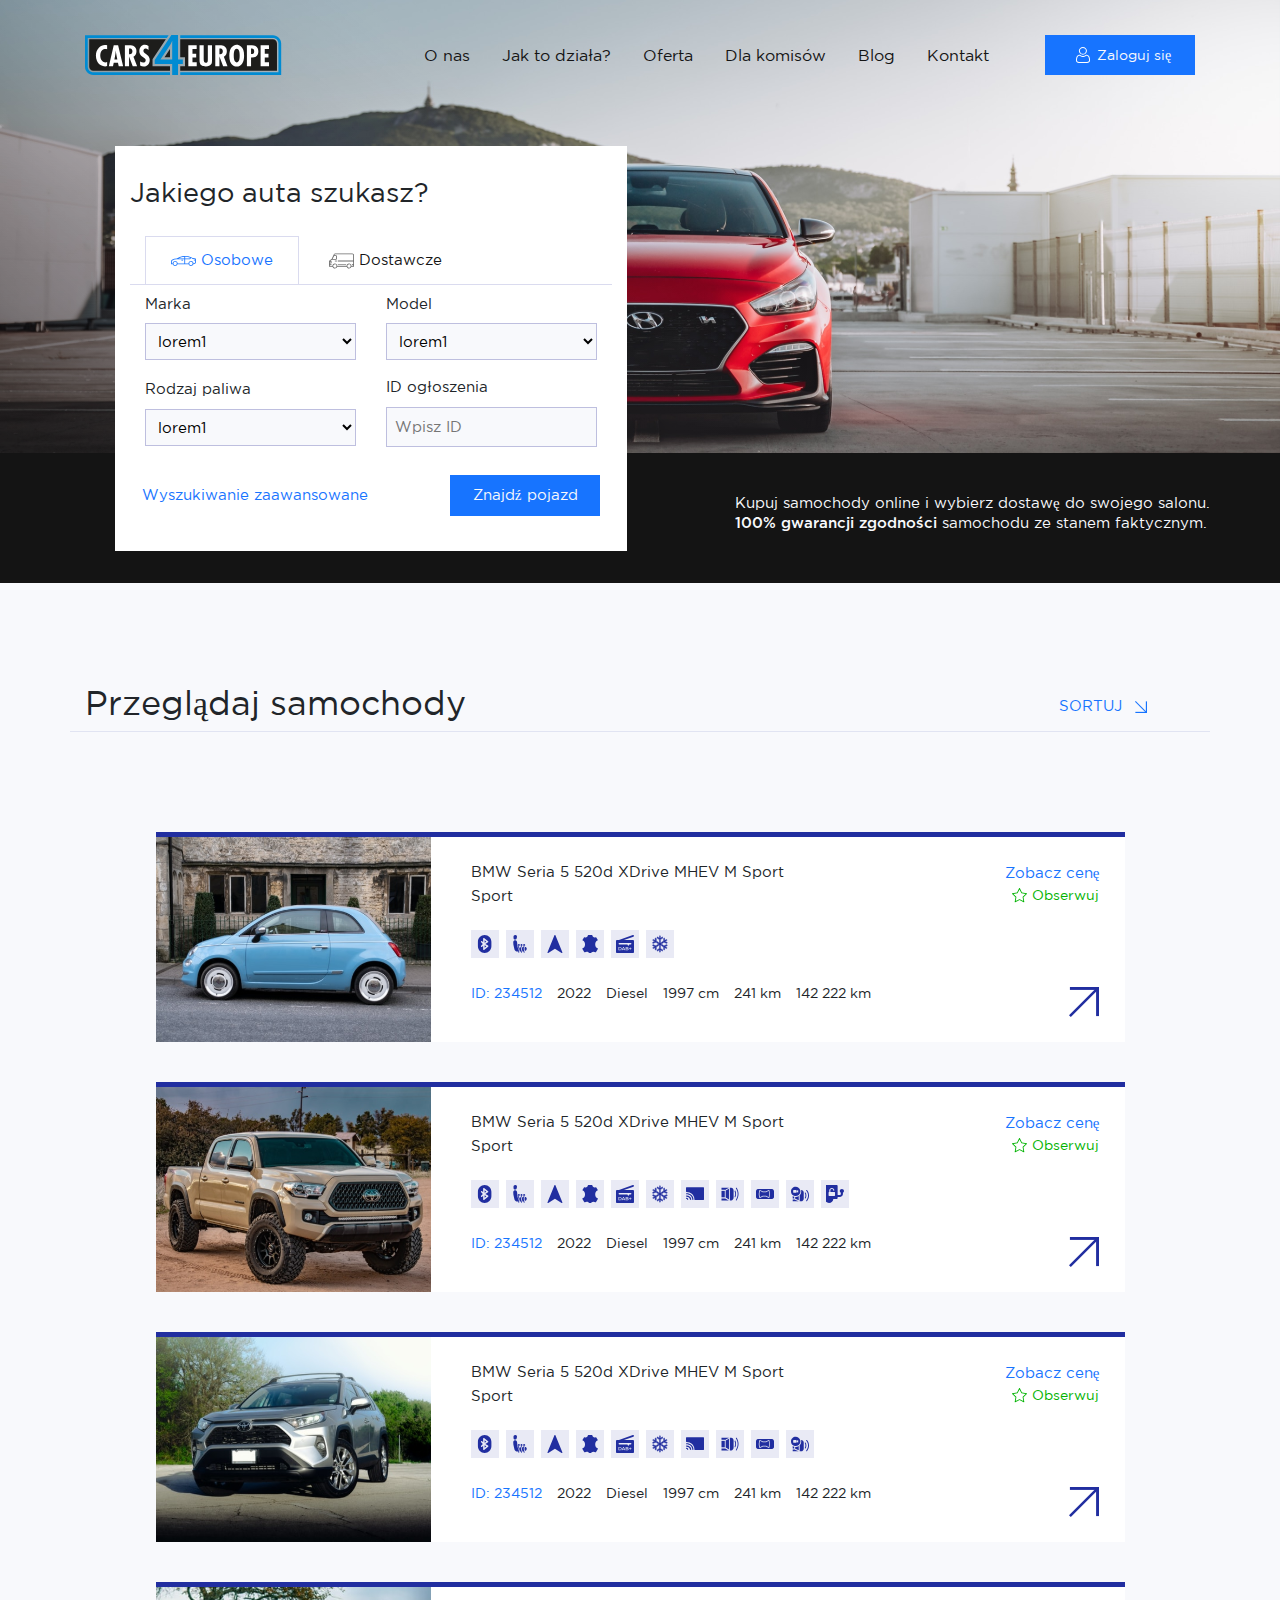
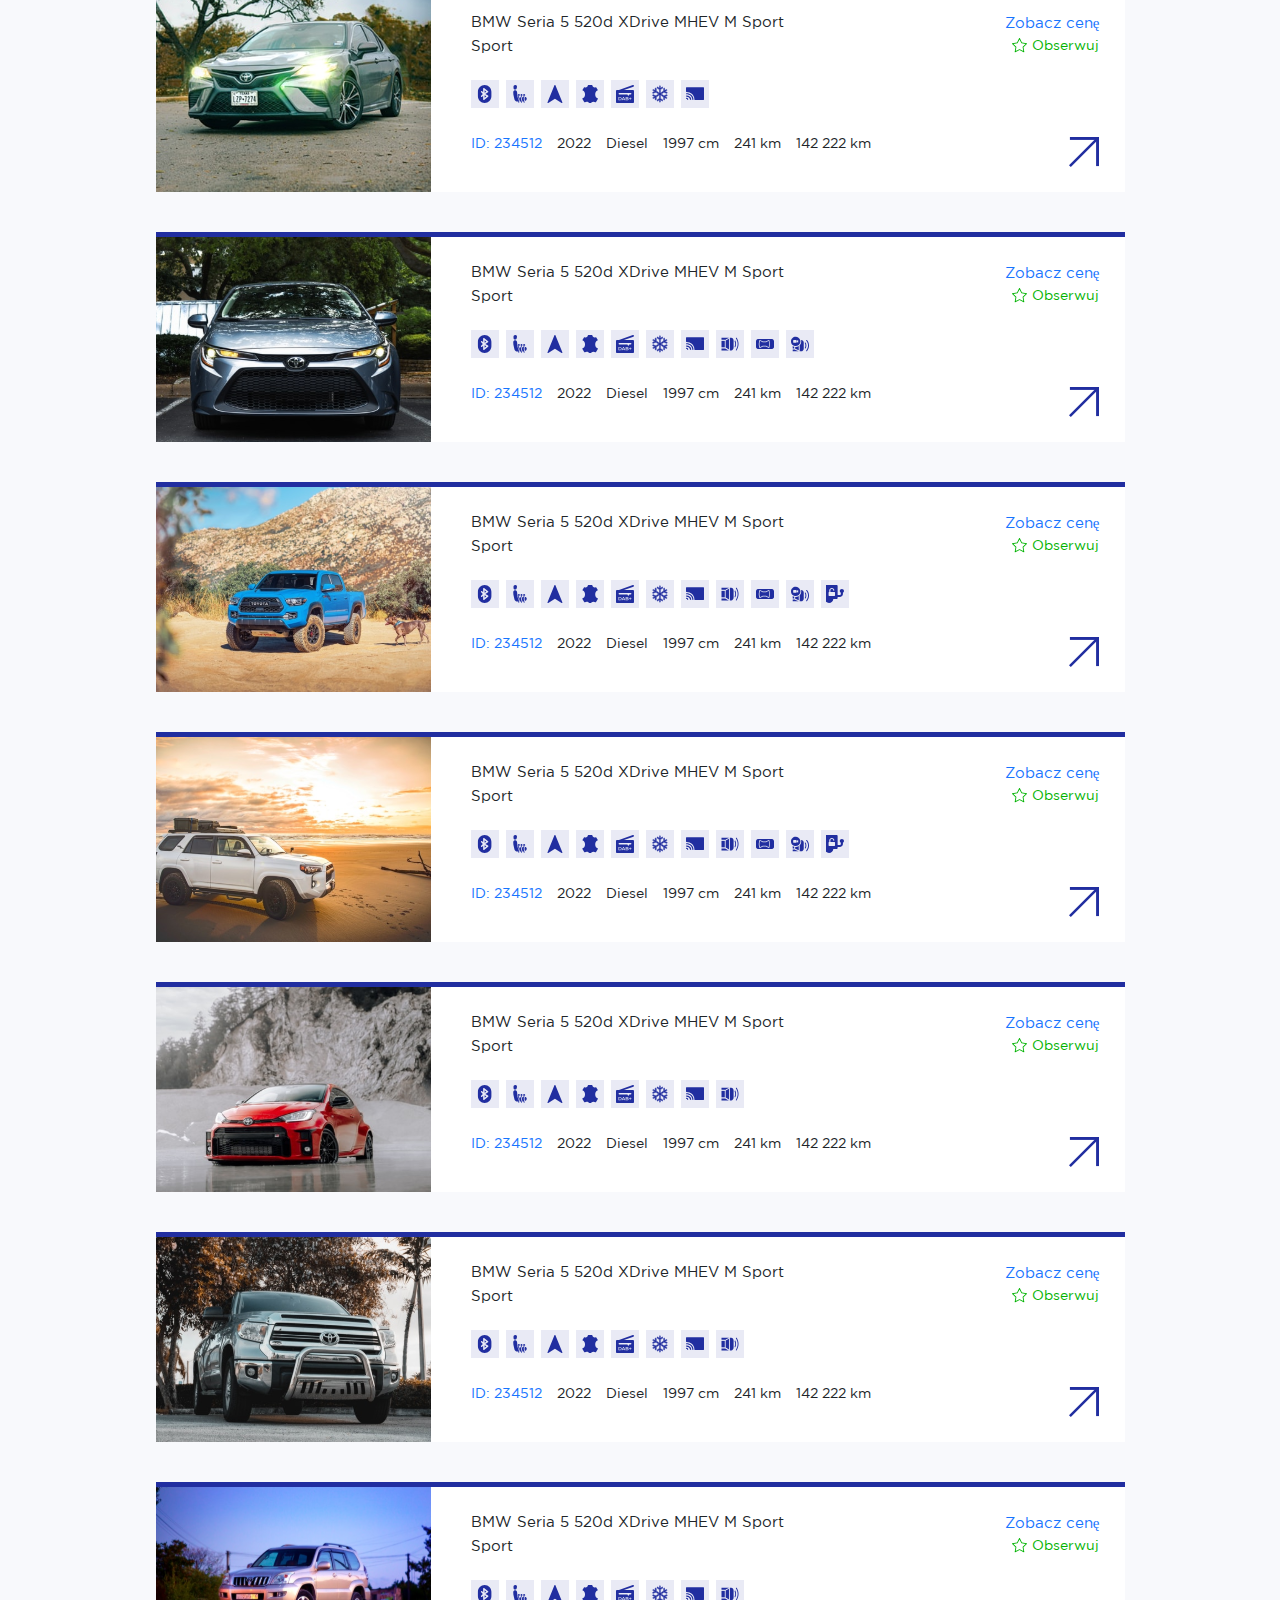
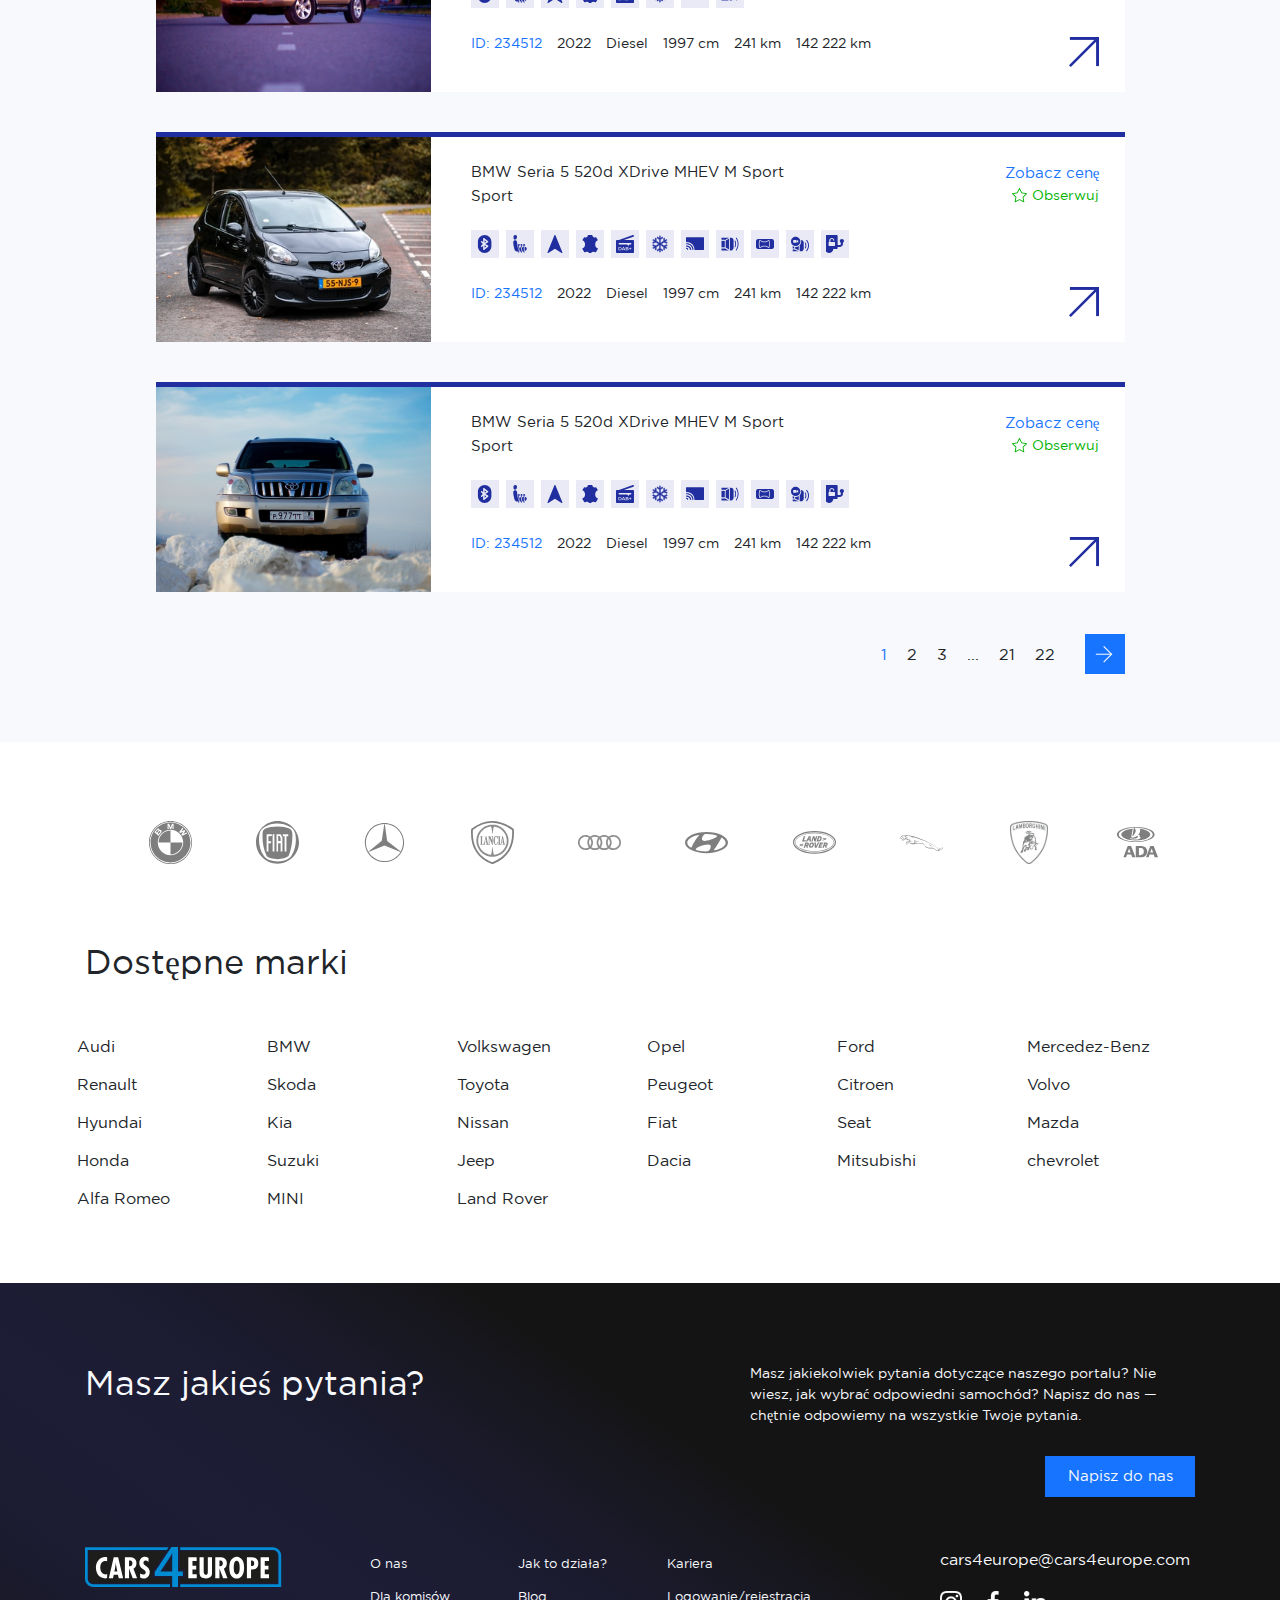
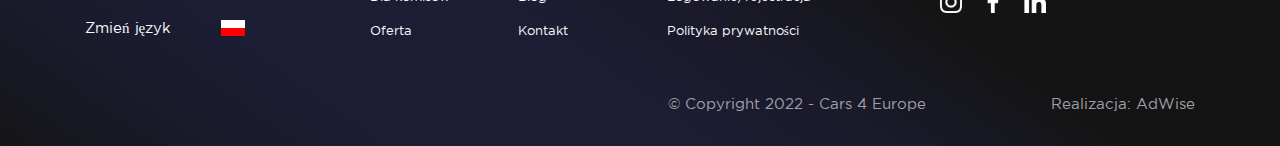
==== index.html @ fdc3ffdd "Link page 01" ====
<!DOCTYPE html>
<html lang="en">

<head>
    <meta charset="UTF-8" />
    <meta http-equiv="X-UA-Compatible" content="IE=edge" />
    <meta name="viewport" content="width=device-width, initial-scale=1.0" />
    <title>cars 4 Europe | home</title>

    <!-- Bootstrap -->
    <link rel="stylesheet" href="https://cdn.jsdelivr.net/npm/bootstrap@4.0.0/dist/css/bootstrap.min.css" integrity="sha384-Gn5384xqQ1aoWXA+058RXPxPg6fy4IWvTNh0E263XmFcJlSAwiGgFAW/dAiS6JXm" crossorigin="anonymous" />

    <link href="https://cdn.jsdelivr.net/npm/bootstrap@5.0.2/dist/css/bootstrap.min.css" rel="stylesheet" integrity="sha384-EVSTQN3/azprG1Anm3QDgpJLIm9Nao0Yz1ztcQTwFspd3yD65VohhpuuCOmLASjC" crossorigin="anonymous" />

    <!-- Custom Css -->
    <link rel="stylesheet" href="assets/css/style.css" />

    <script src="https://ajax.googleapis.com/ajax/libs/jquery/3.6.0/jquery.min.js"></script>


</head>

<body>
    <!-- Navbar -->
    <nav class="navbar navbar-abs navbar-expand-lg">
        <div class="container">
            <a class="navbar-brand" href="#"><img src="assets/images/brand logo.svg" alt="Cars 4 Europe" /></a>
            <button class="navbar-toggler" type="button" data-bs-toggle="collapse" data-bs-target="#navbarNavAltMarkup" aria-controls="navbarNavAltMarkup" aria-expanded="false" aria-label="Toggle navigation">
          <span class="navbar-toggler-icon"></span>
        </button>
            <div class="collapse navbar-collapse" id="navbarNavAltMarkup">
                <div class="navbar-nav">
                    <!-- <a class="nav-link active" aria-current="page" href="#">Home</a> -->
                    <a class="nav-link" href="#">O nas</a>
                    <a class="nav-link" href="#">Jak to działa?</a>
                    <a class="nav-link" href="#">Oferta</a>
                    <a class="nav-link" href="#">Dla komisów</a>
                    <a class="nav-link" href="#">Blog</a>
                    <a class="nav-link" href="#">Kontakt</a>
                    <button class="btn btn-sm" type="button">
              <img src="assets/images/person icon.svg" alt="" /> Zaloguj się
            </button>
                </div>
            </div>
        </div>
    </nav>

    <!-- Header -->
    <header id="header">
        <img src="assets/images/header bg.svg" alt="" />

        <div class="container">
            <div class="row justify-content-end">
                <div class="col-5">
                    <p class="pb-10">
                        Kupuj samochody online i wybierz dostawę do swojego salonu.
                        <span class="bold"> 100% gwarancji zgodności </span>samochodu ze stanem faktycznym.
                    </p>
                </div>
            </div>
        </div>

        <div class="container floating-div">

            <div class="row">
                <h1 class="pb-20">Jakiego auta szukasz?</h1>

                <div class="col-12 tabs">
                    <button id="header-tab1" onclick="switchHeaderForm(1)" class="header-tab-active">
              <p >
                <img src="assets/images/car logo.svg" alt="" /> Osobowe
              </p>
            </button>
                    <button id="header-tab2" onclick="switchHeaderForm(2)" class="header-tab-inactive">
              <p><img src="assets/images/truck logo.svg" alt="" /> Dostawcze</p>
            </button>
                </div>

                <div class="col-12">
                    <form action="" id="header-form1">
                        <div class="row">
                            <div class="label-input-div col-6">
                                <label for="company">Marka</label>
                                <select name="" id="company">
                    <option value="">lorem1</option>
                    <option value="">lorem2</option>
                    <option value="">lorem3</option>
                    <option value="">lorem4</option>
                  </select>
                            </div>

                            <div class="label-input-div col-6">
                                <label for="model">Model</label>
                                <select name="" id="model" placeholder="Wybierz">
                    <option value="">lorem1</option>
                    <option value="">lorem2</option>
                    <option value="">lorem3</option>
                    <option value="">lorem4</option>
                  </select>
                            </div>

                            <div class="label-input-div col-6">
                                <label for="type">Rodzaj paliwa</label>
                                <select name="" id="type" placeholder="Wybierz">
                    <option value="">lorem1</option>
                    <option value="">lorem2</option>
                    <option value="">lorem3</option>
                    <option value="">lorem4</option>
                  </select>
                            </div>

                            <div class="label-input-div col-6">
                                <label for="product-id">ID ogłoszenia</label>
                                <input type="text" id="product-id" placeholder="Wpisz ID" />
                            </div>
                        </div>

                </div>
                </form>
                <form action="" id="header-form2">
                    <div class="row">
                        <div class="label-input-div col-6">
                            <label for="company">Marka</label>
                            <select name="" id="company">
                    <option value="">lorem10</option>
                    <option value="">lorem20</option>
                    <option value="">lorem30</option>
                    <option value="">lorem40</option>
                  </select>
                        </div>

                        <div class="label-input-div col-6">
                            <label for="model">Model</label>
                            <select name="" id="model" placeholder="Wybierz">
                    <option value="">lorem10</option>
                    <option value="">lorem20</option>
                    <option value="">lorem30</option>
                    <option value="">lorem40</option>
                  </select>
                        </div>

                        <div class="label-input-div col-6">
                            <label for="type">Rodzaj paliwa</label>
                            <select name="" id="type" placeholder="Wybierz">
                    <option value="">lorem10</option>
                    <option value="">lorem20</option>
                    <option value="">lorem30</option>
                    <option value="">lorem40</option>
                  </select>
                        </div>

                        <div class="label-input-div col-6">
                            <label for="product-id">ID ogłoszenia</label>
                            <input type="text" id="product-id" placeholder="Wpisz ID" />
                        </div>


                    </div>
                </form>

                <div class="col-12 submit-form-div">
                    <p class="lb-color">Wyszukiwanie zaawansowane</p>
                    <button class="p-btn">Znajdź pojazd</button>
                </div>


            </div>
        </div>
        </div>
    </header>

    <!-- Products -->
    <section id="main">
        <div class="container header">
            <div class="row justify-content-between">
                <div class="col-md-auto">
                    <h1>Przeglądaj samochody</h1>
                </div>
                <div class="col-md-auto">

                    <div class="dropdown">
                        <p class="lb-color dropbtn">
                            SORTUJ
                            <img src="assets/images/light-blue-down-arrow.svg" alt="" />
                        </p>
                        <div class="dropdown-content">
                            <a href="#">Link 1</a>
                            <a href="#">Link 2</a>
                            <a href="#">Link 3</a>
                        </div>
                    </div>

                </div>
            </div>
        </div>

        <div class="container c-container">
            <div class="p-card">
                <div class="img-sec">
                    <img src="assets/images/products/p01.svg" alt="" />
                </div>

                <div class="details-sec">
                    <p class="title">BMW Seria 5 520d XDrive MHEV M Sport</p>
                    <p class="p-type">Sport</p>

                    <div class="icons-div">
                        <img src="assets/images/icons/bluetooth.svg" alt="" />
                        <img src="assets/images/icons/seat.svg" alt="" />
                        <img src="assets/images/icons/gps.svg" alt="" />
                        <img src="assets/images/icons/safety.svg" alt="" />
                        <img src="assets/images/icons/radio.svg" alt="" />
                        <img src="assets/images/icons/ac.svg" alt="" />
                    </div>

                    <div class="details-div">
                        <ul>
                            <li class="lb-color">ID: 234512</li>
                            <li>2022</li>
                            <li>Diesel</li>
                            <li>1997 cm</li>
                            <li>241 km</li>
                            <li>142 222 km</li>
                        </ul>
                    </div>
                </div>

                <div class="link-sec">
                    <div class="up-div">
                        <p class="title">Zobacz cenę</p>
                        <div class="fav-div">
                            <img src="assets/images/star.svg" alt="" />
                            <p class="g-color">Obserwuj</p>
                        </div>
                    </div>

                    <div class="down-div">
                        <a href="/product_card.html">
                            <img src="assets/images/db-arrow-up.svg" alt="" class="arrow-btn" /></a>
                    </div>
                </div>
            </div>

            <div class="p-card">
                <div class="img-sec">
                    <img src="assets/images/products/p02.svg" alt="" />
                </div>

                <div class="details-sec">
                    <p class="title">BMW Seria 5 520d XDrive MHEV M Sport</p>
                    <p class="p-type">Sport</p>

                    <div class="icons-div">
                        <img src="assets/images/icons/bluetooth.svg" alt="" />
                        <img src="assets/images/icons/seat.svg" alt="" />
                        <img src="assets/images/icons/gps.svg" alt="" />
                        <img src="assets/images/icons/safety.svg" alt="" />
                        <img src="assets/images/icons/radio.svg" alt="" />
                        <img src="assets/images/icons/ac.svg" alt="" />
                        <img src="assets/images/icons/cast.svg" alt="" />
                        <img src="assets/images/icons/sensor.svg" alt="" />
                        <img src="assets/images/icons/pillow.svg" alt="" />
                        <img src="assets/images/icons/camera.svg" alt="" />
                        <img src="assets/images/icons/lock.svg" alt="" />
                    </div>

                    <div class="details-div">
                        <ul>
                            <li class="lb-color">ID: 234512</li>
                            <li>2022</li>
                            <li>Diesel</li>
                            <li>1997 cm</li>
                            <li>241 km</li>
                            <li>142 222 km</li>
                        </ul>
                    </div>
                </div>

                <div class="link-sec">
                    <div class="up-div">
                        <p class="title">Zobacz cenę</p>
                        <div class="fav-div">
                            <img src="assets/images/star.svg" alt="" />
                            <p class="g-color">Obserwuj</p>
                        </div>
                    </div>

                    <div class="down-div">
                        <img src="assets/images/db-arrow-up.svg" alt="" class="arrow-btn" />
                    </div>
                </div>
            </div>

            <div class="p-card">
                <div class="img-sec">
                    <img src="assets/images/products/p03.svg" alt="" />
                </div>

                <div class="details-sec">
                    <p class="title">BMW Seria 5 520d XDrive MHEV M Sport</p>
                    <p class="p-type">Sport</p>

                    <div class="icons-div">
                        <img src="assets/images/icons/bluetooth.svg" alt="" />
                        <img src="assets/images/icons/seat.svg" alt="" />
                        <img src="assets/images/icons/gps.svg" alt="" />
                        <img src="assets/images/icons/safety.svg" alt="" />
                        <img src="assets/images/icons/radio.svg" alt="" />
                        <img src="assets/images/icons/ac.svg" alt="" />
                        <img src="assets/images/icons/cast.svg" alt="" />
                        <img src="assets/images/icons/sensor.svg" alt="" />
                        <img src="assets/images/icons/pillow.svg" alt="" />
                        <img src="assets/images/icons/camera.svg" alt="" />

                    </div>

                    <div class="details-div">
                        <ul>
                            <li class="lb-color">ID: 234512</li>
                            <li>2022</li>
                            <li>Diesel</li>
                            <li>1997 cm</li>
                            <li>241 km</li>
                            <li>142 222 km</li>
                        </ul>
                    </div>
                </div>

                <div class="link-sec">
                    <div class="up-div">
                        <p class="title">Zobacz cenę</p>
                        <div class="fav-div">
                            <img src="assets/images/star.svg" alt="" />
                            <p class="g-color">Obserwuj</p>
                        </div>
                    </div>

                    <div class="down-div">
                        <img src="assets/images/db-arrow-up.svg" alt="" class="arrow-btn" />
                    </div>
                </div>
            </div>

            <div class="p-card">
                <div class="img-sec">
                    <img src="assets/images/products/p04.svg" alt="" />
                </div>

                <div class="details-sec">
                    <p class="title">BMW Seria 5 520d XDrive MHEV M Sport</p>
                    <p class="p-type">Sport</p>

                    <div class="icons-div">
                        <img src="assets/images/icons/bluetooth.svg" alt="" />
                        <img src="assets/images/icons/seat.svg" alt="" />
                        <img src="assets/images/icons/gps.svg" alt="" />
                        <img src="assets/images/icons/safety.svg" alt="" />
                        <img src="assets/images/icons/radio.svg" alt="" />
                        <img src="assets/images/icons/ac.svg" alt="" />
                        <img src="assets/images/icons/cast.svg" alt="" />

                    </div>

                    <div class="details-div">
                        <ul>
                            <li class="lb-color">ID: 234512</li>
                            <li>2022</li>
                            <li>Diesel</li>
                            <li>1997 cm</li>
                            <li>241 km</li>
                            <li>142 222 km</li>
                        </ul>
                    </div>
                </div>

                <div class="link-sec">
                    <div class="up-div">
                        <p class="title">Zobacz cenę</p>
                        <div class="fav-div">
                            <img src="assets/images/star.svg" alt="" />
                            <p class="g-color">Obserwuj</p>
                        </div>
                    </div>

                    <div class="down-div">
                        <img src="assets/images/db-arrow-up.svg" alt="" class="arrow-btn" />
                    </div>
                </div>
            </div>

            <div class="p-card">
                <div class="img-sec">
                    <img src="assets/images/products/p05.svg" alt="" />
                </div>

                <div class="details-sec">
                    <p class="title">BMW Seria 5 520d XDrive MHEV M Sport</p>
                    <p class="p-type">Sport</p>

                    <div class="icons-div">
                        <img src="assets/images/icons/bluetooth.svg" alt="" />
                        <img src="assets/images/icons/seat.svg" alt="" />
                        <img src="assets/images/icons/gps.svg" alt="" />
                        <img src="assets/images/icons/safety.svg" alt="" />
                        <img src="assets/images/icons/radio.svg" alt="" />
                        <img src="assets/images/icons/ac.svg" alt="" />
                        <img src="assets/images/icons/cast.svg" alt="" />
                        <img src="assets/images/icons/sensor.svg" alt="" />
                        <img src="assets/images/icons/pillow.svg" alt="" />
                        <img src="assets/images/icons/camera.svg" alt="" />

                    </div>

                    <div class="details-div">
                        <ul>
                            <li class="lb-color">ID: 234512</li>
                            <li>2022</li>
                            <li>Diesel</li>
                            <li>1997 cm</li>
                            <li>241 km</li>
                            <li>142 222 km</li>
                        </ul>
                    </div>
                </div>

                <div class="link-sec">
                    <div class="up-div">
                        <p class="title">Zobacz cenę</p>
                        <div class="fav-div">
                            <img src="assets/images/star.svg" alt="" />
                            <p class="g-color">Obserwuj</p>
                        </div>
                    </div>

                    <div class="down-div">
                        <img src="assets/images/db-arrow-up.svg" alt="" class="arrow-btn" />
                    </div>
                </div>
            </div>
            <div class="p-card">
                <div class="img-sec">
                    <img src="assets/images/products/p06.svg" alt="" />
                </div>

                <div class="details-sec">
                    <p class="title">BMW Seria 5 520d XDrive MHEV M Sport</p>
                    <p class="p-type">Sport</p>

                    <div class="icons-div">
                        <img src="assets/images/icons/bluetooth.svg" alt="" />
                        <img src="assets/images/icons/seat.svg" alt="" />
                        <img src="assets/images/icons/gps.svg" alt="" />
                        <img src="assets/images/icons/safety.svg" alt="" />
                        <img src="assets/images/icons/radio.svg" alt="" />
                        <img src="assets/images/icons/ac.svg" alt="" />
                        <img src="assets/images/icons/cast.svg" alt="" />
                        <img src="assets/images/icons/sensor.svg" alt="" />
                        <img src="assets/images/icons/pillow.svg" alt="" />
                        <img src="assets/images/icons/camera.svg" alt="" />
                        <img src="assets/images/icons/lock.svg" alt="" />
                    </div>

                    <div class="details-div">
                        <ul>
                            <li class="lb-color">ID: 234512</li>
                            <li>2022</li>
                            <li>Diesel</li>
                            <li>1997 cm</li>
                            <li>241 km</li>
                            <li>142 222 km</li>
                        </ul>
                    </div>
                </div>

                <div class="link-sec">
                    <div class="up-div">
                        <p class="title">Zobacz cenę</p>
                        <div class="fav-div">
                            <img src="assets/images/star.svg" alt="" />
                            <p class="g-color">Obserwuj</p>
                        </div>
                    </div>

                    <div class="down-div">
                        <img src="assets/images/db-arrow-up.svg" alt="" class="arrow-btn" />
                    </div>
                </div>
            </div>
            <div class="p-card">
                <div class="img-sec">
                    <img src="assets/images/products/p07.svg" alt="" />
                </div>

                <div class="details-sec">
                    <p class="title">BMW Seria 5 520d XDrive MHEV M Sport</p>
                    <p class="p-type">Sport</p>

                    <div class="icons-div">
                        <img src="assets/images/icons/bluetooth.svg" alt="" />
                        <img src="assets/images/icons/seat.svg" alt="" />
                        <img src="assets/images/icons/gps.svg" alt="" />
                        <img src="assets/images/icons/safety.svg" alt="" />
                        <img src="assets/images/icons/radio.svg" alt="" />
                        <img src="assets/images/icons/ac.svg" alt="" />
                        <img src="assets/images/icons/cast.svg" alt="" />
                        <img src="assets/images/icons/sensor.svg" alt="" />
                        <img src="assets/images/icons/pillow.svg" alt="" />
                        <img src="assets/images/icons/camera.svg" alt="" />
                        <img src="assets/images/icons/lock.svg" alt="" />
                    </div>

                    <div class="details-div">
                        <ul>
                            <li class="lb-color">ID: 234512</li>
                            <li>2022</li>
                            <li>Diesel</li>
                            <li>1997 cm</li>
                            <li>241 km</li>
                            <li>142 222 km</li>
                        </ul>
                    </div>
                </div>

                <div class="link-sec">
                    <div class="up-div">
                        <p class="title">Zobacz cenę</p>
                        <div class="fav-div">
                            <img src="assets/images/star.svg" alt="" />
                            <p class="g-color">Obserwuj</p>
                        </div>
                    </div>

                    <div class="down-div">
                        <img src="assets/images/db-arrow-up.svg" alt="" class="arrow-btn" />
                    </div>
                </div>
            </div>

            <div class="p-card">
                <div class="img-sec">
                    <img src="assets/images/products/p08.svg" alt="" />
                </div>

                <div class="details-sec">
                    <p class="title">BMW Seria 5 520d XDrive MHEV M Sport</p>
                    <p class="p-type">Sport</p>

                    <div class="icons-div">
                        <img src="assets/images/icons/bluetooth.svg" alt="" />
                        <img src="assets/images/icons/seat.svg" alt="" />
                        <img src="assets/images/icons/gps.svg" alt="" />
                        <img src="assets/images/icons/safety.svg" alt="" />
                        <img src="assets/images/icons/radio.svg" alt="" />
                        <img src="assets/images/icons/ac.svg" alt="" />
                        <img src="assets/images/icons/cast.svg" alt="" />
                        <img src="assets/images/icons/sensor.svg" alt="" />

                    </div>

                    <div class="details-div">
                        <ul>
                            <li class="lb-color">ID: 234512</li>
                            <li>2022</li>
                            <li>Diesel</li>
                            <li>1997 cm</li>
                            <li>241 km</li>
                            <li>142 222 km</li>
                        </ul>
                    </div>
                </div>

                <div class="link-sec">
                    <div class="up-div">
                        <p class="title">Zobacz cenę</p>
                        <div class="fav-div">
                            <img src="assets/images/star.svg" alt="" />
                            <p class="g-color">Obserwuj</p>
                        </div>
                    </div>

                    <div class="down-div">
                        <img src="assets/images/db-arrow-up.svg" alt="" class="arrow-btn" />
                    </div>
                </div>
            </div>

            <div class="p-card">
                <div class="img-sec">
                    <img src="assets/images/products/p09.svg" alt="" />
                </div>

                <div class="details-sec">
                    <p class="title">BMW Seria 5 520d XDrive MHEV M Sport</p>
                    <p class="p-type">Sport</p>

                    <div class="icons-div">
                        <img src="assets/images/icons/bluetooth.svg" alt="" />
                        <img src="assets/images/icons/seat.svg" alt="" />
                        <img src="assets/images/icons/gps.svg" alt="" />
                        <img src="assets/images/icons/safety.svg" alt="" />
                        <img src="assets/images/icons/radio.svg" alt="" />
                        <img src="assets/images/icons/ac.svg" alt="" />
                        <img src="assets/images/icons/cast.svg" alt="" />
                        <img src="assets/images/icons/sensor.svg" alt="" />

                    </div>

                    <div class="details-div">
                        <ul>
                            <li class="lb-color">ID: 234512</li>
                            <li>2022</li>
                            <li>Diesel</li>
                            <li>1997 cm</li>
                            <li>241 km</li>
                            <li>142 222 km</li>
                        </ul>
                    </div>
                </div>

                <div class="link-sec">
                    <div class="up-div">
                        <p class="title">Zobacz cenę</p>
                        <div class="fav-div">
                            <img src="assets/images/star.svg" alt="" />
                            <p class="g-color">Obserwuj</p>
                        </div>
                    </div>

                    <div class="down-div">
                        <img src="assets/images/db-arrow-up.svg" alt="" class="arrow-btn" />
                    </div>
                </div>
            </div>
            <div class="p-card">
                <div class="img-sec">
                    <img src="assets/images/products/p10.svg" alt="" />
                </div>

                <div class="details-sec">
                    <p class="title">BMW Seria 5 520d XDrive MHEV M Sport</p>
                    <p class="p-type">Sport</p>

                    <div class="icons-div">
                        <img src="assets/images/icons/bluetooth.svg" alt="" />
                        <img src="assets/images/icons/seat.svg" alt="" />
                        <img src="assets/images/icons/gps.svg" alt="" />
                        <img src="assets/images/icons/safety.svg" alt="" />
                        <img src="assets/images/icons/radio.svg" alt="" />
                        <img src="assets/images/icons/ac.svg" alt="" />
                        <img src="assets/images/icons/cast.svg" alt="" />
                        <img src="assets/images/icons/sensor.svg" alt="" />

                    </div>

                    <div class="details-div">
                        <ul>
                            <li class="lb-color">ID: 234512</li>
                            <li>2022</li>
                            <li>Diesel</li>
                            <li>1997 cm</li>
                            <li>241 km</li>
                            <li>142 222 km</li>
                        </ul>
                    </div>
                </div>

                <div class="link-sec">
                    <div class="up-div">
                        <p class="title">Zobacz cenę</p>
                        <div class="fav-div">
                            <img src="assets/images/star.svg" alt="" />
                            <p class="g-color">Obserwuj</p>
                        </div>
                    </div>

                    <div class="down-div">
                        <img src="assets/images/db-arrow-up.svg" alt="" class="arrow-btn" />
                    </div>
                </div>
            </div>
            <div class="p-card">
                <div class="img-sec">
                    <img src="assets/images/products/p11.svg" alt="" />
                </div>

                <div class="details-sec">
                    <p class="title">BMW Seria 5 520d XDrive MHEV M Sport</p>
                    <p class="p-type">Sport</p>

                    <div class="icons-div">
                        <img src="assets/images/icons/bluetooth.svg" alt="" />
                        <img src="assets/images/icons/seat.svg" alt="" />
                        <img src="assets/images/icons/gps.svg" alt="" />
                        <img src="assets/images/icons/safety.svg" alt="" />
                        <img src="assets/images/icons/radio.svg" alt="" />
                        <img src="assets/images/icons/ac.svg" alt="" />
                        <img src="assets/images/icons/cast.svg" alt="" />
                        <img src="assets/images/icons/sensor.svg" alt="" />
                        <img src="assets/images/icons/pillow.svg" alt="" />
                        <img src="assets/images/icons/camera.svg" alt="" />
                        <img src="assets/images/icons/lock.svg" alt="" />

                    </div>

                    <div class="details-div">
                        <ul>
                            <li class="lb-color">ID: 234512</li>
                            <li>2022</li>
                            <li>Diesel</li>
                            <li>1997 cm</li>
                            <li>241 km</li>
                            <li>142 222 km</li>
                        </ul>
                    </div>
                </div>

                <div class="link-sec">
                    <div class="up-div">
                        <p class="title">Zobacz cenę</p>
                        <div class="fav-div">
                            <img src="assets/images/star.svg" alt="" />
                            <p class="g-color">Obserwuj</p>
                        </div>
                    </div>

                    <div class="down-div">
                        <img src="assets/images/db-arrow-up.svg" alt="" class="arrow-btn" />
                    </div>
                </div>
            </div>
            <div class="p-card">
                <div class="img-sec">
                    <img src="assets/images/products/p12.svg" alt="" />
                </div>

                <div class="details-sec">
                    <p class="title">BMW Seria 5 520d XDrive MHEV M Sport</p>
                    <p class="p-type">Sport</p>

                    <div class="icons-div">
                        <img src="assets/images/icons/bluetooth.svg" alt="" />
                        <img src="assets/images/icons/seat.svg" alt="" />
                        <img src="assets/images/icons/gps.svg" alt="" />
                        <img src="assets/images/icons/safety.svg" alt="" />
                        <img src="assets/images/icons/radio.svg" alt="" />
                        <img src="assets/images/icons/ac.svg" alt="" />
                        <img src="assets/images/icons/cast.svg" alt="" />
                        <img src="assets/images/icons/sensor.svg" alt="" />
                        <img src="assets/images/icons/pillow.svg" alt="" />
                        <img src="assets/images/icons/camera.svg" alt="" />
                        <img src="assets/images/icons/lock.svg" alt="" />

                    </div>

                    <div class="details-div">
                        <ul>
                            <li class="lb-color">ID: 234512</li>
                            <li>2022</li>
                            <li>Diesel</li>
                            <li>1997 cm</li>
                            <li>241 km</li>
                            <li>142 222 km</li>
                        </ul>
                    </div>
                </div>

                <div class="link-sec">
                    <div class="up-div">
                        <p class="title">Zobacz cenę</p>
                        <div class="fav-div">
                            <img src="assets/images/star.svg" alt="" />
                            <p class="g-color">Obserwuj</p>
                        </div>
                    </div>

                    <div class="down-div">
                        <img src="assets/images/db-arrow-up.svg" alt="" class="arrow-btn" />
                    </div>
                </div>
            </div>


            <ul class="pagination-bar h-flex-e">
                <li class="prev-btn"><img src="assets/images/pagination next.svg" alt=""></li>
                <li class="page-active">1</li>
                <li>2</li>
                <li>3</li>
                <li>...</li>
                <li>21</li>
                <li>22</li>
                <li class="next-btn"><img src="assets/images/pagination next.svg" alt=""></li>
            </ul>
        </div>

    </section>

    <!-- Marquee -->
    <div class="container">
        <div class="marquee">
            <section class="marquee-content">
                <a class="marquee-block"><img class="marquee-logo" src="assets/images/m1.svg" /></a>
                <a class="marquee-block"><img class="marquee-logo" src="assets/images/m2.svg" /></a>
                <a class="marquee-block"><img class="marquee-logo" src="assets/images/m3.svg" /></a>
                <a class="marquee-block"><img class="marquee-logo" src="assets/images/m4.svg" /></a>
                <a class="marquee-block"><img class="marquee-logo" src="assets/images/m5.svg" /></a>
                <a class="marquee-block"><img class="marquee-logo" src="assets/images/m6.svg" /></a>
                <a class="marquee-block"><img class="marquee-logo" src="assets/images/m7.svg" /></a>
                <a class="marquee-block"><img class="marquee-logo" src="assets/images/m8.svg" /></a>
                <a class="marquee-block"><img class="marquee-logo" src="assets/images/m9.svg" /></a>
                <a class="marquee-block"><img class="marquee-logo" src="assets/images/m10.svg" /></a>
                <a class="marquee-block"><img class="marquee-logo" src="assets/images/m11.svg" /></a>
                <a class="marquee-block"><img class="marquee-logo" src="assets/images/m12.svg" /></a>
                <a class="marquee-block"><img class="marquee-logo" src="assets/images/m13.svg" /></a>
                <a class="marquee-block"><img class="marquee-logo" src="assets/images/m14.svg" /></a>
                <a class="marquee-block"><img class="marquee-logo" src="assets/images/m15.svg" /></a>
                <a class="marquee-block"><img class="marquee-logo" src="assets/images/m16.svg" /></a>
                <a class="marquee-block"><img class="marquee-logo" src="assets/images/m17.svg" /></a>
            </section>
            <section class="marquee-content">
                <a class="marquee-block"><img class="marquee-logo" src="assets/images/m1.svg" /></a>
                <a class="marquee-block"><img class="marquee-logo" src="assets/images/m2.svg" /></a>
                <a class="marquee-block"><img class="marquee-logo" src="assets/images/m3.svg" /></a>
                <a class="marquee-block"><img class="marquee-logo" src="assets/images/m4.svg" /></a>
                <a class="marquee-block"><img class="marquee-logo" src="assets/images/m5.svg" /></a>
                <a class="marquee-block"><img class="marquee-logo" src="assets/images/m6.svg" /></a>
                <a class="marquee-block"><img class="marquee-logo" src="assets/images/m7.svg" /></a>
                <a class="marquee-block"><img class="marquee-logo" src="assets/images/m8.svg" /></a>
                <a class="marquee-block"><img class="marquee-logo" src="assets/images/m9.svg" /></a>
                <a class="marquee-block"><img class="marquee-logo" src="assets/images/m10.svg" /></a>
                <a class="marquee-block"><img class="marquee-logo" src="assets/images/m11.svg" /></a>
                <a class="marquee-block"><img class="marquee-logo" src="assets/images/m12.svg" /></a>
                <a class="marquee-block"><img class="marquee-logo" src="assets/images/m13.svg" /></a>
                <a class="marquee-block"><img class="marquee-logo" src="assets/images/m14.svg" /></a>
                <a class="marquee-block"><img class="marquee-logo" src="assets/images/m15.svg" /></a>
                <a class="marquee-block"><img class="marquee-logo" src="assets/images/m16.svg" /></a>
                <a class="marquee-block"><img class="marquee-logo" src="assets/images/m17.svg" /></a>
            </section>
        </div>
    </div>
    <!-- Available brands -->
    <div class="container available-barnds-container pb-50">
        <h1>Dostępne marki</h1>
        <div class="row">
            <ul class="available-barnds">
                <li class="brand-li">Audi</li>
                <li class="brand-li">BMW</li>
                <li class="brand-li">Volkswagen</li>
                <li class="brand-li">Opel</li>
                <li class="brand-li">Ford</li>
                <li class="brand-li">Mercedez-Benz</li>
                <li class="brand-li">Renault</li>
                <li class="brand-li">Skoda</li>
                <li class="brand-li">Toyota</li>
                <li class="brand-li">Peugeot</li>
                <li class="brand-li">Citroen</li>
                <li class="brand-li">Volvo</li>
                <li class="brand-li">Hyundai</li>
                <li class="brand-li">Kia</li>
                <li class="brand-li">Nissan</li>
                <li class="brand-li">Fiat</li>
                <li class="brand-li">Seat</li>
                <li class="brand-li">Mazda</li>
                <li class="brand-li">Honda</li>
                <li class="brand-li">Suzuki</li>
                <li class="brand-li">Jeep</li>
                <li class="brand-li">Dacia</li>
                <li class="brand-li">Mitsubishi</li>
                <li class="brand-li">chevrolet</li>
                <li class="brand-li">Alfa Romeo</li>
                <li class="brand-li">MINI</li>
                <li class="brand-li">Land Rover</li>
            </ul>
        </div>
    </div>

    <footer class="footer">
        <div class="container">
            <div class="row footer-header mb-50">
                <div class="col-sm-7">
                    <h1>Masz jakieś pytania?</h1>
                </div>
                <div class="col-sm-5">
                    <p>Masz jakiekolwiek pytania dotyczące naszego portalu? Nie wiesz, jak wybrać odpowiedni samochód? Napisz do nas — chętnie odpowiemy na wszystkie Twoje pytania.</p>
                    <button class="btn p-btn">Napisz do nas</button>
                </div>
            </div>
            <div class="row">
                <div class="col-sm-2">
                    <img src="assets/images/brand logo.svg" alt="" class="mb-30">

                    <div class="h-flex-sb">
                        <p>Zmień język</p>
                        <img src="assets/images/flag logo.svg" alt="">
                    </div>
                </div>
                <div class="col-sm-5 offset-1">
                    <ul class="footer-ul">
                        <li>O nas</li>
                        <li>Jak to działa?</li>
                        <li>Kariera</li>
                        <li>Dla komisów</li>
                        <li>Blog</li>
                        <li>Logowanie/rejestracja</li>
                        <li>Oferta</li>
                        <li>Kontakt</li>
                        <li>Polityka prywatności</li>

                    </ul>
                </div>
                <div class="col-sm-2 offset-1">
                    <a href="#" class="footer-link">cars4europe@cars4europe.com</a>
                    <div class="h-flex-s mt-20">
                        <img src="assets/images/instagram (1) 1.svg" alt="" class="social-icon">
                        <img src="assets/images/facebook (1) 1.svg" alt="" class="social-icon">
                        <img src="assets/images/linkedin (1) 1.svg" alt="" class="social-icon">
                    </div>
                </div>
            </div>
            <div class="row copyright mt-30">
                <div class="col-md-auto">
                    <p>© Copyright 2022 - Cars 4 Europe</p>
                </div>
                <div class="col-md-auto offset-1">
                    <p>Realizacja: AdWise</p>
                </div>
            </div>
        </div>
    </footer>

    <!-- Bootstrap -->
    <script src="https://cdn.jsdelivr.net/npm/bootstrap@5.0.2/dist/js/bootstrap.bundle.min.js" integrity="sha384-MrcW6ZMFYlzcLA8Nl+NtUVF0sA7MsXsP1UyJoMp4YLEuNSfAP+JcXn/tWtIaxVXM" crossorigin="anonymous"></script>

    <!-- Custom JS -->
    <script src="assets/js/app.js"></script>
</body>

</html>
---- assets/css/style.css ----
* {
    padding: 0;
    margin: 0;
    box-sizing: border-box;
}

:root {
    --p-black: #141414;
    --p-white: #F8F9FC;
    --m-blue: #212EA0;
    --l-blue: #1774FF;
    --p-green: #02B302;
    --gotham-medium: gotham-medium;
    --gotham-book: gotham-book;
}

@font-face {
    font-family: gotham-medium;
    src: url(/assets/fonts/Gotham\ Medium.otf);
}

@font-face {
    font-family: gotham-book;
    src: url(/assets/fonts/GothamBook.ttf);
}

@font-face {
    font-family: temp;
    src: url(/assets/fonts/Poppins-Regular.ttf);
}

body {
    font-family: var(--gotham-book);
    position: relative;
}

h1 {
    font-family: var(--gotham-book);
    font-size: 2.1rem;
}

p {
    font-size: 15px;
    margin: 0;
}

.bold {
    font-family: var(--gotham-medium);
}

.lb-color {
    color: var(--l-blue) !important;
}

.b-color {
    color: var(--p-black);
}

.g-color {
    color: var(--p-green);
}

.w-color {
    color: var(--p-white);
}

.p-btn {
    background-color: var(--l-blue);
    display: flex;
    justify-content: center;
    align-items: center;
    color: var(--p-white);
    padding: 9px;
    width: 150px;
    margin-left: 2.5rem;
    border-radius: 0 !important;
    border: none !important;
    font-size: 15px;
}

.h-flex-sb {
    display: flex;
    flex-direction: row;
    justify-content: space-between;
    align-items: center;
}

.h-flex-s {
    display: flex;
    flex-direction: row;
    justify-content: flex-start;
    align-items: center;
}

.h-flex-e {
    display: flex;
    flex-direction: row;
    justify-content: flex-end;
    align-items: center;
}

.v-flex-e {
    display: flex;
    flex-direction: column;
    justify-content: flex-end;
    align-items: flex-end;
}

.mb-10 {
    margin-bottom: 10px;
}

.mb-20 {
    margin-bottom: 20px;
}

.mb-30 {
    margin-bottom: 30px;
}

.mb-40 {
    margin-bottom: 40px;
}

.mb-50 {
    margin-bottom: 50px;
}

.mb-60 {
    margin-bottom: 60px;
}

.mb-70 {
    margin-bottom: 70px;
}

.mt-10 {
    margin-top: 10px;
}

.mt-20 {
    margin-top: 20px;
}

.mt-30 {
    margin-top: 30px;
}

.mt-40 {
    margin-top: 40px;
}

.mt-50 {
    margin-top: 50px;
}

.mt-60 {
    margin-top: 60px;
}

.mt-70 {
    margin-top: 70px;
}

.pb-10 {
    padding-bottom: 10px;
}

.pb-20 {
    padding-bottom: 20px;
}

.pb-30 {
    padding-bottom: 30px;
}

.pb-40 {
    padding-bottom: 40px;
}

.pb-50 {
    padding-bottom: 50px;
}

.pb-60 {
    padding-bottom: 60px;
}

.pb-70 {
    padding-bottom: 70px;
}

.pb-100 {
    padding-bottom: 100px;
}

.pt-10 {
    padding-top: 10px;
}

.pt-20 {
    padding-top: 20px;
}

.pt-30 {
    padding-top: 30px;
}

.pt-40 {
    padding-top: 40px;
}

.pt-50 {
    padding-top: 50px;
}

.pt-60 {
    padding-top: 60px;
}

.pt-70 {
    padding-top: 70px;
}

.pt-100 {
    padding-top: 100px;
}


/* Navbar */

.navbar-abs {
    position: absolute;
    top: 0;
    width: 100%;
    z-index: 999999;
}

.navbar-expand-lg .navbar-collapse {
    justify-content: flex-end;
}

.navbar-expand-lg {
    padding: 30px;
}

.navbar-expand-lg .navbar-nav .nav-link {
    color: var(--p-black);
    padding: 0.5rem 1rem !important;
}

nav .btn {
    background-color: var(--l-blue);
    display: flex;
    justify-content: center;
    align-items: center;
    color: var(--p-white);
    /* padding: 8px; */
    width: 150px;
    margin-left: 2.5rem;
    border-radius: 0 !important;
    border: none !important;
}

nav .btn img {
    width: 14px;
    margin: 0 7px;
}


/* Header */

#header {
    background-color: var(--p-black);
    position: relative;
}

#header img {
    width: 100%;
    /* max-width: 100%; */
}

#header .col-5 {
    padding: 40px 0px;
}

#header .col-5 p {
    color: var(--p-white);
    line-height: 1.2rem;
}


/* Form */

#header .floating-div {
    background-color: #fff;
    width: 40% !important;
    position: absolute;
    top: 25%;
    left: 9%;
    padding: 30px;
}

#header .floating-div h1 {
    font-size: 1.7rem;
}

#header .floating-div .tabs button {
    background: none !important;
    border: none;
    padding: 12px 25px;
}

#header .floating-div .tabs button p {
    margin: 0px;
    font-size: 15px;
}

#header .floating-div .tabs button img {
    width: 25px;
    height: 20px;
}

.floating-div form .row {
    border-top: 1px solid #DADBEF;
}

.floating-div .label-input-div {
    display: flex;
    flex-direction: column;
    align-items: flex-start;
    justify-content: center;
    margin: 8px 0px;
    font-size: 15px;
}

.floating-div .label-input-div input,
.floating-div .label-input-div select {
    width: 100%;
    border: 1px solid #39379a4d;
    background-color: var(--p-white);
    padding: 8px;
}

.floating-div .submit-form-div {
    display: flex;
    flex-direction: row;
    justify-content: space-between;
    align-items: center;
    margin: 20px 0px 5px;
    padding: 0px 12px;
}

#header-form2 {
    display: none;
}

.header-tab-active {
    color: var(--l-blue);
    border-top: 1px solid #DADBEF !important;
    border-left: 1px solid #DADBEF !important;
    border-right: 1px solid #DADBEF !important;
}

.header-tab-active img {
    filter: grayscale(0);
}

.header-tab-inactive {
    color: var(--p-black);
    border: none;
}

.header-tab-inactive img {
    filter: grayscale(1);
}


/* Main Section */

#main {
    padding: 100px 0px 50px 0px;
    background-color: var(--p-white)
}

#main .header .row {
    border-bottom: 1px solid #212ea01a;
}

#main .header p img {
    margin: 0 8px;
}

#main .c-container {
    display: flex;
    align-items: center;
    padding: 100px 0px 0px;
    justify-content: center;
    flex-direction: column;
}

#main .header .dropdown {
    position: relative;
    display: inline-block;
    padding: 12px 16px;
    /* transition: all 0.2s; */
}

#main .dropbtn {
    width: 120px;
    transition: all 0.5s;
    cursor: pointer;
}

#main .dropdown img {
    transition: all 0.2s ease;
}

#main .dropdown:hover img {
    transform: rotate(-0.25turn);
    filter: invert(100%) sepia(17%) saturate(0%) hue-rotate(51deg) brightness(150%) contrast(102%);
}

#main .dropdown-content {
    display: none;
    position: absolute;
    background-color: var(--l-blue);
    /* min-width: 160px; */
    width: 100%;
    /* box-shadow: 0px 8px 16px 0px rgba(0, 0, 0, 0.2); */
    z-index: 1;
    left: 0;
}


/* Links inside the dropdown */

#main .dropdown-content a {
    color: var(--p-white);
    padding: 12px 16px;
    text-decoration: none;
    display: block;
}

#main .dropdown:hover .dropdown-content {
    display: block;
}


/* Change the background color of the dropdown button when the dropdown content is shown */

#main .dropdown:hover {
    background-color: var(--l-blue);
}

#main .dropdown:hover .dropbtn {
    color: var(--p-white) !important;
}

.p-card {
    width: 85%;
    height: 210px;
    display: flex;
    flex-direction: row;
    border-top: 5px solid var(--m-blue);
    background-color: #fff;
    margin-bottom: 40px;
}

.p-card .img-sec {
    width: 30%;
}

.p-card .img-sec img {
    /* width: 100%; */
    height: 100%;
}

.p-card .details-sec {
    width: 50%;
    padding: 25px;
}

.p-card .down-div .arrow-btn {
    transition: all 0.2s;
}

.p-card:hover .arrow-btn {
    /* transform: rotate(270deg); */
    transform: rotate(-0.25turn);
    cursor: pointer;
}

.p-card:hover {
    cursor: pointer;
    box-shadow: 1px 1px 10px rgba(0, 0, 0, 0.2);
}

.p-card .details-sec .title,
.p-card .details-sec .p-type {
    margin: 0;
    margin-bottom: 5px;
    font-size: 15px;
    font-weight: 500;
    line-height: 1.2rem;
    word-spacing: 0px;
}

.p-card .details-sec .icons-div {
    display: flex;
    align-items: center;
    padding: 20px 0px;
}

.p-card .details-sec .icons-div img {
    background-color: #E9EAF5;
    padding: 5px;
    width: 28px;
    height: 28px;
    margin-right: 7px;
    position: relative;
}

.p-card .details-sec .details-div ul {
    list-style: none;
    display: flex;
    flex-direction: row;
    justify-content: flex-start;
    margin: 0px;
    padding: 0px;
}

.p-card .details-sec .details-div ul li {
    font-size: 14px;
    word-spacing: 0px;
    padding: 5px 15px 5px 0px;
}

.p-card .link-sec {
    width: 20%;
    height: 100%;
    padding: 25px;
    display: flex;
    flex-direction: column;
    align-items: flex-end;
    justify-content: space-between;
}

.p-card .link-sec .title {
    color: var(--l-blue);
    margin: 0;
}

.p-card .link-sec .fav-div {
    display: flex;
    flex-direction: row;
    justify-content: flex-end;
    align-items: center;
}

.p-card .link-sec .fav-div p {
    margin: 0px 0px 0px 5px;
    font-size: 14px;
}

.p-card .link-sec .fav-div img {
    width: 15px;
}

.p-card .link-sec .arrow-btn {
    width: 30px;
}


/* Pagination Bar */

.pagination-bar {
    list-style: none;
    width: 85%;
}

.pagination-bar li {
    padding: 10px;
}

.pagination-bar li:hover {
    cursor: pointer;
}

.pagination-bar .page-active {
    color: var(--l-blue) !important;
}

.pagination-bar .next-btn {
    background-color: var(--l-blue);
    display: flex;
    justify-content: center;
    align-items: center;
    width: 15px;
    height: 15px;
    padding: 20px;
    margin-left: 20px;
}


/* Marquee */

.marquee {
    background-color: #fff;
    display: flex;
    overflow-x: hidden;
    flex-wrap: nowrap;
    white-space: nowrap;
    min-width: 100%;
    height: 200px;
    width: 100%;
}

.marquee:hover .marquee-content {
    -webkit-animation-play-state: paused;
    animation-play-state: paused;
}

.marquee:hover .marquee-logo {
    filter: grayscale(1) contrast(0) blur(1px);
}

.marquee-block {
    padding-left: 4em;
    height: auto;
    width: 80%;
    display: flex;
    cursor: pointer;
}

.marquee-block:hover .marquee-logo {
    filter: unset;
}

.marquee-logo {
    /* filter: grayscale(1) contrast(0); */
}

.marquee-content {
    display: flex;
    flex-shrink: 0;
    align-items: center;
    -webkit-animation: slide-left 20s linear infinite;
    animation: slide-left 20s linear infinite;
}

@-webkit-keyframes slide-left {
    from {
        transform: translateX(0);
    }
    to {
        transform: translateX(-100%);
    }
}

@keyframes slide-left {
    from {
        transform: translateX(0);
    }
    to {
        transform: translateX(-100%);
    }
}


/* Available brands  */

.available-barnds-container h1 {
    margin-bottom: 45px;
}

.available-barnds {
    list-style: none;
    display: flex;
    flex-direction: row;
    flex-wrap: wrap;
}

.available-barnds .brand-li {
    width: 16.6666%;
    padding: 7px;
}


/* Footer */

.footer {
    padding-top: 80px;
    padding-bottom: 30px;
    height: 50vh;
    background: url(/assets/images/footer\ bg.svg) center center no-repeat;
    background-size: cover;
    color: var(--p-white);
    height: 100%;
}

.footer .footer-header p {
    font-size: 14px;
    margin-bottom: 30px;
}

.footer .footer-header .p-btn {
    float: right;
}

.footer-ul {
    list-style: none;
    display: flex;
    flex-direction: row;
    flex-wrap: wrap;
}

.footer-ul li {
    width: 33.3333%;
    padding: 7px 0px;
    font-size: 13px;
}

.footer .footer-link {
    color: var(--p-white);
    text-decoration: none;
}

.footer .social-icon {
    width: 22px;
    margin-right: 20px;
}

.footer .social-icon:hover {
    cursor: pointer;
}

.footer .copyright {
    justify-content: flex-end;
    color: #a0a0ab;
}


/* ***************PRODUCT CARD PAGE************ */

#pc-main {
    background-color: var(--p-white);
    padding: 50px 0px;
}


/* Breadcrumb */

.pc-breadcrumb {
    margin-bottom: 25px;
}

.pc-breadcrumb .bc-back-btn {
    text-decoration: none;
    color: var(--m-blue);
    padding: 0;
    font-size: 18px;
    margin-right: 20px;
}

.pc-breadcrumb .bc-back-btn img {
    width: 8px;
    padding: 0;
    margin-right: 5px;
}

.pc-breadcrumb .bc-btn {
    text-decoration: none;
    color: var(--m-blue);
    text-transform: capitalize;
    padding: 0;
    margin: 10px;
    font-size: 16px;
}

.pc-breadcrumb .bc-arrow {
    padding-left: 5px;
}

.pc-breadcrumb .bc-arrow img {
    width: 7px;
}

.pc-content-div {
    display: flex;
    flex-direction: column;
}

.pc-content-div .id {
    color: var(--m-blue);
}

.pc-content-div .pc-title {
    font-size: 1.7rem;
    margin: 18px 0px;
}

.pc-content-div .pc-det {
    list-style: none;
    padding: 22px 0px;
    display: flex;
    flex-direction: row;
    border-top: 1px solid #212ea027;
    border-bottom: 1px solid #212ea027;
    margin: 40px 0px 20px;
}

.pc-content-div .pc-det li {
    font-size: 15px;
}

.pc-content-div .pc-det .dot {
    margin: 0px 10px;
}

.pc-content-div .download-btn {
    color: var(--p-green);
}

.pc-content-div .download-btn,
.pc-content-div .fav {
    margin-right: 25px;
}

.pc-content-div .download-btn a,
.pc-content-div .fav a {
    color: var(--p-green);
    text-decoration: none;
    padding: 0px 5px;
}

.pc-content-div .price {
    color: var(--p-black);
    text-decoration: none;
}

.pc-content-div .login-div .login-btn {
    text-decoration: none;
    color: var(--l-blue);
    font-size: 18px;
}

.pc-content-div .login-div p {
    margin: 0px 15px;
    font-size: 18px;
}

.pc-content-div .p-btn {
    background-color: var(--p-green);
    width: max-content;
    margin: 25px 0px;
    color: var(--p-black);
    padding: 10px;
    font-size: 16px;
}

.pc-content-div .p-btn img {
    width: 15px;
    margin: 0px 10px;
}


/* offcanvas */

.offcanvas.offcanvas-start {
    right: 0 !important;
    left: auto !important;
    transform: none !important;
}

.offcanvas {
    transition: none;
    width: 43vw !important;
    padding: 30px 50px 0px;
    background-color: var(--p-white) !important;
}

.offcanvas-header {
    border-bottom: 1px solid #212ea02a;
    padding: 0;
    padding-bottom: 15px;
}

.offcanvas-header button {
    border: none;
    background: none;
}

.offcanvas-header button img {
    width: 25px;
    height: 25px;
}

.offcanvas-body .content {
    width: 100%;
}

.offcanvas form {
    display: flex;
    flex-direction: column;
    justify-content: flex-end;
    align-items: flex-end;
    width: 100%;
}

.offcanvas form input {
    border: none;
    padding: 10px;
    width: 100%;
}

.offcanvas .p-btn {
    padding: 10px 20px;
}

.pc-main-info {
    padding: 40px 0px 0px;
    margin-top: 40px;
    border-top: 1px solid #212ea02a;
}

.pc-main-info .col-4 {
    margin: 0;
    padding: 0;
}

.pc-main-info ul {
    display: flex;
    flex-direction: row;
    list-style: none;
    flex-wrap: wrap;
    justify-content: flex-end;
    align-items: flex-end;
    padding: 0;
    border-right: 1px solid #212ea02a;
    padding-left: 25px;
}

.pc-main-info ul li {
    width: 50%;
}


/* Equipment */

#pc-equip {
    padding: 100px 0px 30px;
}

.pc-equip-header {
    padding-bottom: 15px;
    border-bottom: 1px solid #212ea02a;
    margin-bottom: 10px;
}

.pc-equip-con {
    padding: 40px 0px;
}

.pc-equip-con ul {
    list-style: none;
    padding: 0;
    border-right: 1px solid #212ea018;
}

.pc-equip-con ul li img {
    width: 12px;
    margin-right: 12px;
}

.pc-equip-con ul li {
    padding: 5px 0px;
}

.pc-equip-con ul li:hover {
    cursor: pointer;
}


/* PC Contact Us */

#pc-contact-us {
    background: url(/assets/images/pc-form-bg.svg);
    color: var(--p-white);
}

.pc-contact-header h1 {
    padding: 0;
    padding-bottom: 20px;
    border-bottom: 2px solid #636dc528;
}

.pc-contact-form-container {
    padding: 30px 0px;
}

.pc-contact-form-container .email {
    text-decoration: none;
    font-size: 1.6rem;
    color: var(--p-white);
}

#pc-contact-us .pc-contact-form {
    border-left: 2px solid #636dc528;
}

#pc-contact-us .pc-contact-form input,
#pc-contact-us .pc-contact-form textarea {
    background-color: var(--p-white);
    padding: 12px 10px;
    margin: 15px 0px;
    width: 85%;
    border: none;
}

#pc-contact-us .pc-contact-form .p-btn {
    padding: 10px 20px;
    color: var(--p-black);
    background-color: var(--p-green);
    margin: 10px 0px;
    width: auto;
}
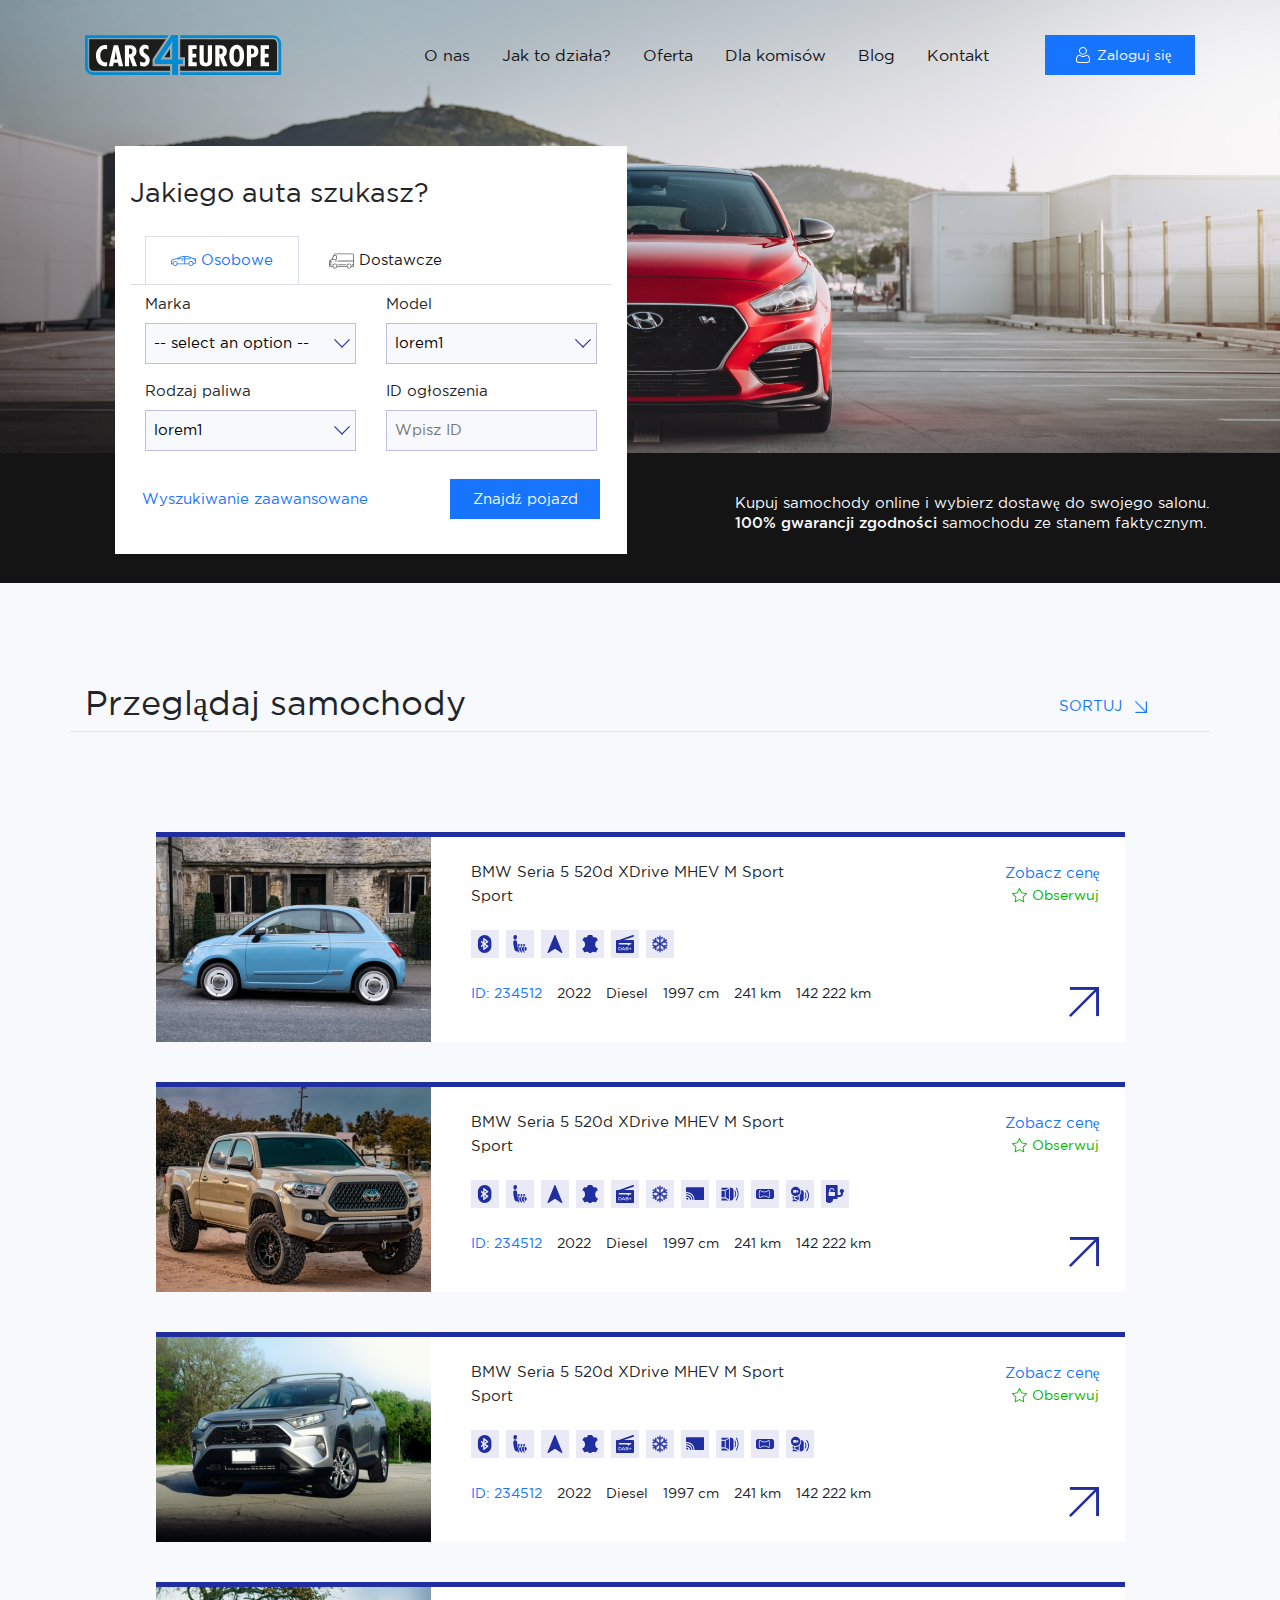
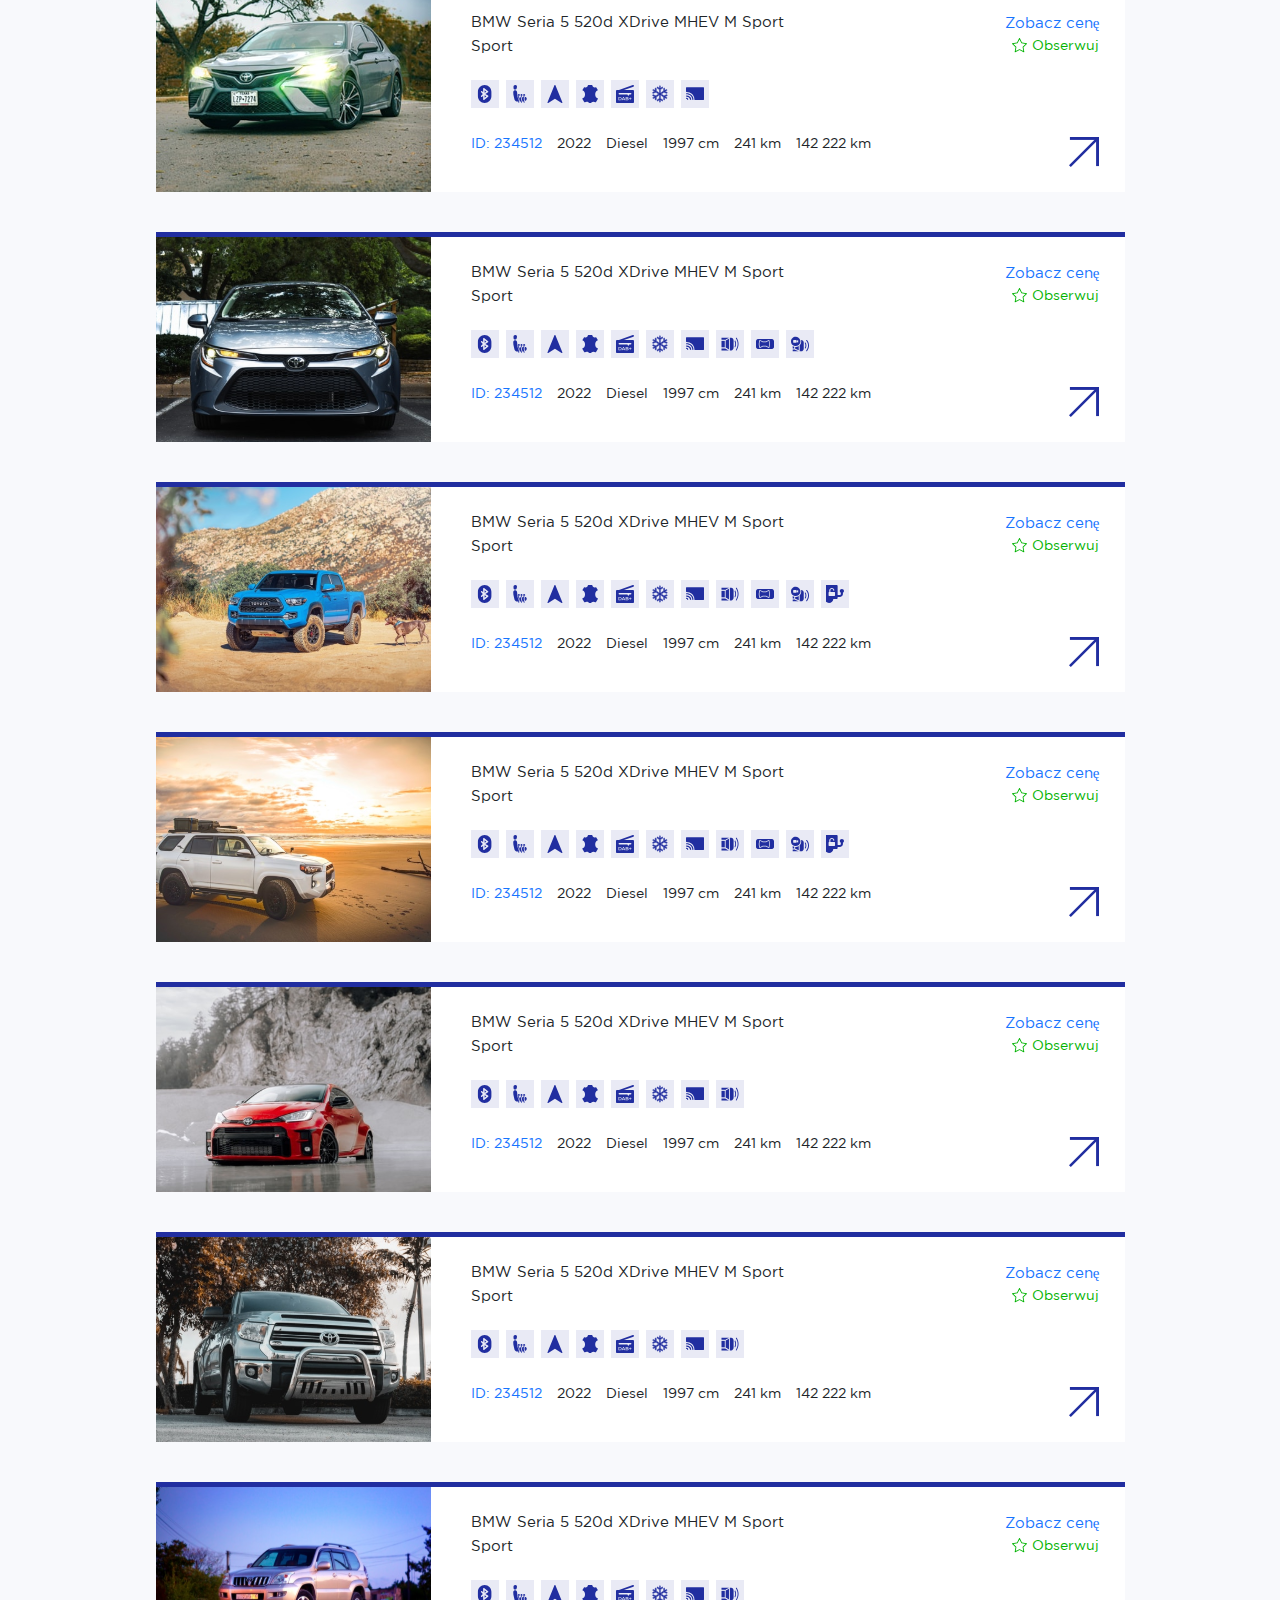
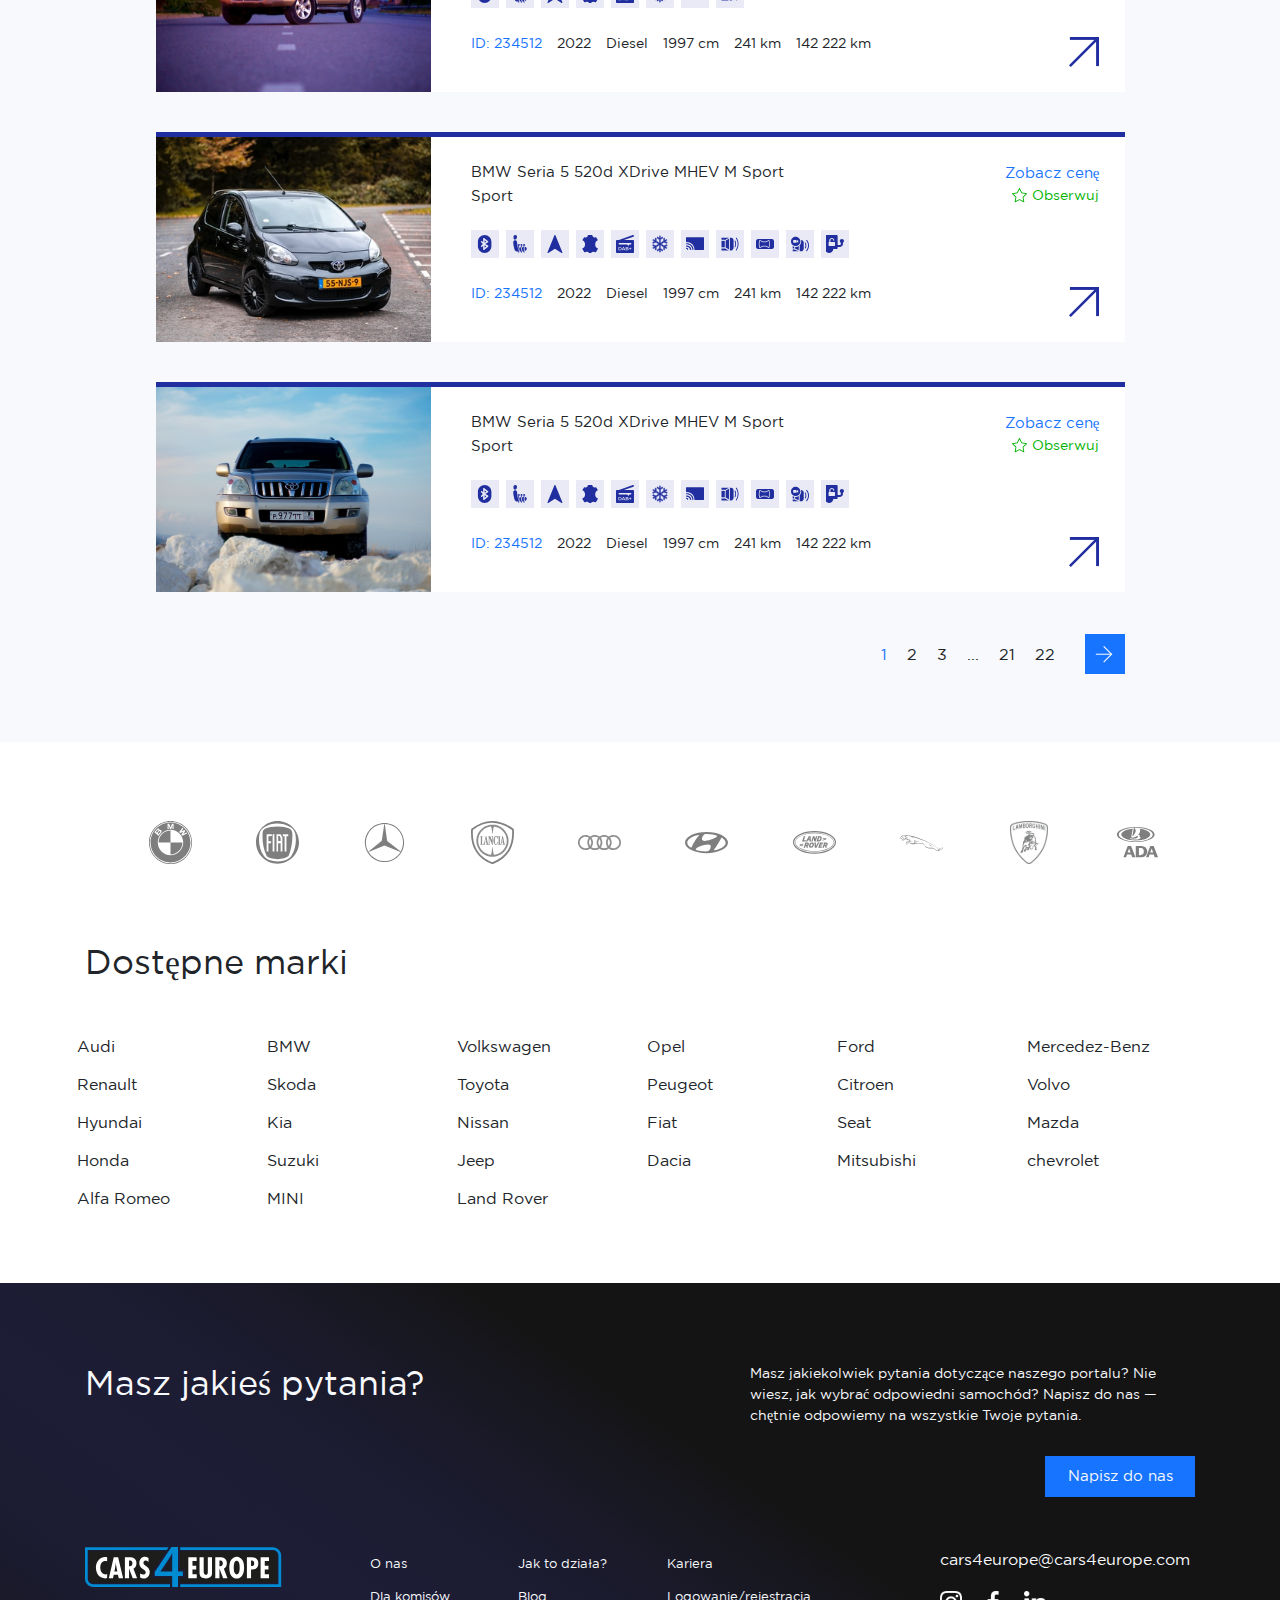
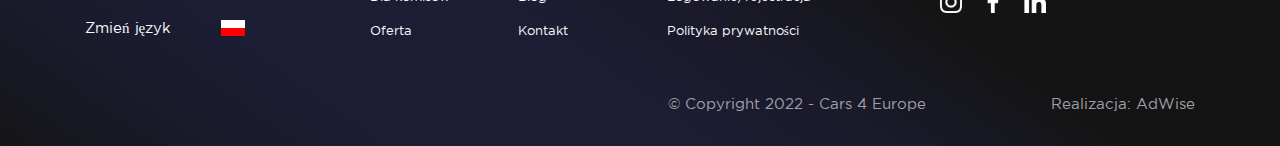
==== commit 01b00d2f: "Select" ====
--- a/index.html
+++ b/index.html
@@ -80,13 +80,17 @@
                     <form action="" id="header-form1">
                         <div class="row">
                             <div class="label-input-div col-6">
+
                                 <label for="company">Marka</label>
-                                <select name="" id="company">
-                    <option value="">lorem1</option>
-                    <option value="">lorem2</option>
-                    <option value="">lorem3</option>
-                    <option value="">lorem4</option>
+                                <select name="" id="home-company-select" onclick="setSelectBtn()">
+                                    <option disabled selected value> -- select an option -- </option>
+                    <option value="lorem1">lorem1</option>
+                    <option value="lorem2" onclick="setSelectBtn()">lorem2</option>
+                    <option value="lorem3" onclick="setSelectBtn()">lorem3</option>
+                    <option value="lorem4" onclick="setSelectBtn()">lorem4</option>
                   </select>
+                  <span id="hcs-clear-btn" class="select-btn" onclick="clearSelect()"><img src="assets/images/select cross.svg" alt=""></span>
+                
                             </div>
 
                             <div class="label-input-div col-6">
--- a/assets/css/style.css
+++ b/assets/css/style.css
@@ -1,1027 +1,1258 @@
 * {
-    padding: 0;
-    margin: 0;
-    box-sizing: border-box;
+  padding: 0;
+  margin: 0;
+  box-sizing: border-box;
 }
 
 :root {
-    --p-black: #141414;
-    --p-white: #F8F9FC;
-    --m-blue: #212EA0;
-    --l-blue: #1774FF;
-    --p-green: #02B302;
-    --gotham-medium: gotham-medium;
-    --gotham-book: gotham-book;
+  --p-black: #141414;
+  --p-white: #f8f9fc;
+  --m-blue: #212ea0;
+  --l-blue: #1774ff;
+  --p-green: #02b302;
+  --gotham-medium: gotham-medium;
+  --gotham-book: gotham-book;
 }
 
 @font-face {
-    font-family: gotham-medium;
-    src: url(/assets/fonts/Gotham\ Medium.otf);
+  font-family: gotham-medium;
+  src: url(/assets/fonts/Gotham\ Medium.otf);
 }
 
 @font-face {
-    font-family: gotham-book;
-    src: url(/assets/fonts/GothamBook.ttf);
+  font-family: gotham-book;
+  src: url(/assets/fonts/GothamBook.ttf);
 }
 
 @font-face {
-    font-family: temp;
-    src: url(/assets/fonts/Poppins-Regular.ttf);
+  font-family: temp;
+  src: url(/assets/fonts/Poppins-Regular.ttf);
 }
 
 body {
-    font-family: var(--gotham-book);
-    position: relative;
+  font-family: var(--gotham-book);
+  position: relative;
 }
 
 h1 {
-    font-family: var(--gotham-book);
-    font-size: 2.1rem;
+  font-family: var(--gotham-book);
+  font-size: 2.1rem;
 }
 
 p {
-    font-size: 15px;
-    margin: 0;
+  font-size: 15px;
+  margin: 0;
 }
 
 .bold {
-    font-family: var(--gotham-medium);
+  font-family: var(--gotham-medium);
 }
 
 .lb-color {
-    color: var(--l-blue) !important;
+  color: var(--l-blue) !important;
 }
 
 .b-color {
-    color: var(--p-black);
+  color: var(--p-black);
 }
 
 .g-color {
-    color: var(--p-green);
+  color: var(--p-green);
 }
 
 .w-color {
-    color: var(--p-white);
+  color: var(--p-white);
 }
 
 .p-btn {
-    background-color: var(--l-blue);
-    display: flex;
-    justify-content: center;
-    align-items: center;
-    color: var(--p-white);
-    padding: 9px;
-    width: 150px;
-    margin-left: 2.5rem;
-    border-radius: 0 !important;
-    border: none !important;
-    font-size: 15px;
+  background-color: var(--l-blue);
+  display: flex;
+  justify-content: center;
+  align-items: center;
+  color: var(--p-white);
+  padding: 9px;
+  width: 150px;
+  margin-left: 2.5rem;
+  border-radius: 0 !important;
+  border: none !important;
+  font-size: 15px;
 }
 
 .h-flex-sb {
-    display: flex;
-    flex-direction: row;
-    justify-content: space-between;
-    align-items: center;
+  display: flex;
+  flex-direction: row;
+  justify-content: space-between;
+  align-items: center;
 }
 
 .h-flex-s {
-    display: flex;
-    flex-direction: row;
-    justify-content: flex-start;
-    align-items: center;
+  display: flex;
+  flex-direction: row;
+  justify-content: flex-start;
+  align-items: center;
 }
 
 .h-flex-e {
-    display: flex;
-    flex-direction: row;
-    justify-content: flex-end;
-    align-items: center;
+  display: flex;
+  flex-direction: row;
+  justify-content: flex-end;
+  align-items: center;
 }
 
 .v-flex-e {
-    display: flex;
-    flex-direction: column;
-    justify-content: flex-end;
-    align-items: flex-end;
+  display: flex;
+  flex-direction: column;
+  justify-content: flex-end;
+  align-items: flex-end;
+}
+.v-flex-s {
+  display: flex;
+  flex-direction: column;
+  justify-content: center;
+  align-items: flex-start;
+}
+.v-flex-ss {
+  display: flex;
+  flex-direction: column;
+  justify-content: flex-start;
+  align-items: flex-start;
 }
 
 .mb-10 {
-    margin-bottom: 10px;
+  margin-bottom: 10px;
 }
 
 .mb-20 {
-    margin-bottom: 20px;
+  margin-bottom: 20px;
 }
 
 .mb-30 {
-    margin-bottom: 30px;
+  margin-bottom: 30px;
 }
 
 .mb-40 {
-    margin-bottom: 40px;
+  margin-bottom: 40px;
 }
 
 .mb-50 {
-    margin-bottom: 50px;
+  margin-bottom: 50px;
 }
 
 .mb-60 {
-    margin-bottom: 60px;
+  margin-bottom: 60px;
 }
 
 .mb-70 {
-    margin-bottom: 70px;
+  margin-bottom: 70px;
 }
 
 .mt-10 {
-    margin-top: 10px;
+  margin-top: 10px;
 }
 
 .mt-20 {
-    margin-top: 20px;
+  margin-top: 20px;
 }
 
 .mt-30 {
-    margin-top: 30px;
+  margin-top: 30px;
 }
 
 .mt-40 {
-    margin-top: 40px;
+  margin-top: 40px;
 }
 
 .mt-50 {
-    margin-top: 50px;
+  margin-top: 50px;
 }
 
 .mt-60 {
-    margin-top: 60px;
+  margin-top: 60px;
 }
 
 .mt-70 {
-    margin-top: 70px;
+  margin-top: 70px;
 }
 
 .pb-10 {
-    padding-bottom: 10px;
+  padding-bottom: 10px;
 }
 
 .pb-20 {
-    padding-bottom: 20px;
+  padding-bottom: 20px;
 }
 
 .pb-30 {
-    padding-bottom: 30px;
+  padding-bottom: 30px;
 }
 
 .pb-40 {
-    padding-bottom: 40px;
+  padding-bottom: 40px;
 }
 
 .pb-50 {
-    padding-bottom: 50px;
+  padding-bottom: 50px;
 }
 
 .pb-60 {
-    padding-bottom: 60px;
+  padding-bottom: 60px;
 }
 
 .pb-70 {
-    padding-bottom: 70px;
+  padding-bottom: 70px;
 }
 
 .pb-100 {
-    padding-bottom: 100px;
+  padding-bottom: 100px;
 }
 
 .pt-10 {
-    padding-top: 10px;
+  padding-top: 10px;
 }
 
 .pt-20 {
-    padding-top: 20px;
+  padding-top: 20px;
 }
 
 .pt-30 {
-    padding-top: 30px;
+  padding-top: 30px;
 }
 
 .pt-40 {
-    padding-top: 40px;
+  padding-top: 40px;
 }
 
 .pt-50 {
-    padding-top: 50px;
+  padding-top: 50px;
 }
 
 .pt-60 {
-    padding-top: 60px;
+  padding-top: 60px;
 }
 
 .pt-70 {
-    padding-top: 70px;
+  padding-top: 70px;
 }
 
 .pt-100 {
-    padding-top: 100px;
-}
-
+  padding-top: 100px;
+}
 
 /* Navbar */
 
 .navbar-abs {
-    position: absolute;
-    top: 0;
-    width: 100%;
-    z-index: 999999;
+  position: absolute;
+  top: 0;
+  width: 100%;
+  z-index: 999999;
 }
 
 .navbar-expand-lg .navbar-collapse {
-    justify-content: flex-end;
+  justify-content: flex-end;
 }
 
 .navbar-expand-lg {
-    padding: 30px;
+  padding: 30px;
 }
 
 .navbar-expand-lg .navbar-nav .nav-link {
-    color: var(--p-black);
-    padding: 0.5rem 1rem !important;
+  color: var(--p-black);
+  padding: 0.5rem 1rem !important;
 }
 
 nav .btn {
-    background-color: var(--l-blue);
-    display: flex;
-    justify-content: center;
-    align-items: center;
-    color: var(--p-white);
-    /* padding: 8px; */
-    width: 150px;
-    margin-left: 2.5rem;
-    border-radius: 0 !important;
-    border: none !important;
+  background-color: var(--l-blue);
+  display: flex;
+  justify-content: center;
+  align-items: center;
+  color: var(--p-white);
+  /* padding: 8px; */
+  width: 150px;
+  margin-left: 2.5rem;
+  border-radius: 0 !important;
+  border: none !important;
 }
 
 nav .btn img {
-    width: 14px;
-    margin: 0 7px;
-}
-
+  width: 14px;
+  margin: 0 7px;
+}
 
 /* Header */
 
 #header {
-    background-color: var(--p-black);
-    position: relative;
+  background-color: var(--p-black);
+  position: relative;
 }
 
 #header img {
-    width: 100%;
-    /* max-width: 100%; */
+  width: 100%;
+  /* max-width: 100%; */
 }
 
 #header .col-5 {
-    padding: 40px 0px;
+  padding: 40px 0px;
 }
 
 #header .col-5 p {
-    color: var(--p-white);
-    line-height: 1.2rem;
-}
-
+  color: var(--p-white);
+  line-height: 1.2rem;
+}
 
 /* Form */
 
 #header .floating-div {
-    background-color: #fff;
-    width: 40% !important;
-    position: absolute;
-    top: 25%;
-    left: 9%;
-    padding: 30px;
+  background-color: #fff;
+  width: 40% !important;
+  position: absolute;
+  top: 25%;
+  left: 9%;
+  padding: 30px;
 }
 
 #header .floating-div h1 {
-    font-size: 1.7rem;
+  font-size: 1.7rem;
 }
 
 #header .floating-div .tabs button {
-    background: none !important;
-    border: none;
-    padding: 12px 25px;
+  background: none !important;
+  border: none;
+  padding: 12px 25px;
 }
 
 #header .floating-div .tabs button p {
-    margin: 0px;
-    font-size: 15px;
+  margin: 0px;
+  font-size: 15px;
 }
 
 #header .floating-div .tabs button img {
-    width: 25px;
-    height: 20px;
+  width: 25px;
+  height: 20px;
 }
 
 .floating-div form .row {
-    border-top: 1px solid #DADBEF;
+  border-top: 1px solid #dadbef;
 }
 
 .floating-div .label-input-div {
-    display: flex;
-    flex-direction: column;
-    align-items: flex-start;
-    justify-content: center;
-    margin: 8px 0px;
-    font-size: 15px;
+  display: flex;
+  flex-direction: column;
+  align-items: flex-start;
+  justify-content: center;
+  margin: 8px 0px;
+  font-size: 15px;
 }
 
 .floating-div .label-input-div input,
 .floating-div .label-input-div select {
-    width: 100%;
-    border: 1px solid #39379a4d;
-    background-color: var(--p-white);
-    padding: 8px;
+  width: 100%;
+  border: 1px solid #39379a4d;
+  background-color: var(--p-white);
+  padding: 8px;
+  position: relative;
+}
+.select-btn{
+  background: transparent;
+  border: none;
+  position: absolute;
+  right: 20px;
+  top: 55%;
+  width: 20px;
+}
+#hcs-clear-btn{
+  display: none;
 }
 
 .floating-div .submit-form-div {
-    display: flex;
-    flex-direction: row;
-    justify-content: space-between;
-    align-items: center;
-    margin: 20px 0px 5px;
-    padding: 0px 12px;
+  display: flex;
+  flex-direction: row;
+  justify-content: space-between;
+  align-items: center;
+  margin: 20px 0px 5px;
+  padding: 0px 12px;
 }
 
 #header-form2 {
-    display: none;
+  display: none;
 }
 
 .header-tab-active {
-    color: var(--l-blue);
-    border-top: 1px solid #DADBEF !important;
-    border-left: 1px solid #DADBEF !important;
-    border-right: 1px solid #DADBEF !important;
+  color: var(--l-blue);
+  border-top: 1px solid #dadbef !important;
+  border-left: 1px solid #dadbef !important;
+  border-right: 1px solid #dadbef !important;
 }
 
 .header-tab-active img {
-    filter: grayscale(0);
+  filter: grayscale(0);
 }
 
 .header-tab-inactive {
-    color: var(--p-black);
-    border: none;
+  color: var(--p-black);
+  border: none;
 }
 
 .header-tab-inactive img {
-    filter: grayscale(1);
-}
-
+  filter: grayscale(1);
+}
 
 /* Main Section */
 
 #main {
-    padding: 100px 0px 50px 0px;
-    background-color: var(--p-white)
+  padding: 100px 0px 50px 0px;
+  background-color: var(--p-white);
 }
 
 #main .header .row {
-    border-bottom: 1px solid #212ea01a;
+  border-bottom: 1px solid #212ea01a;
 }
 
 #main .header p img {
-    margin: 0 8px;
+  margin: 0 8px;
 }
 
 #main .c-container {
-    display: flex;
-    align-items: center;
-    padding: 100px 0px 0px;
-    justify-content: center;
-    flex-direction: column;
+  display: flex;
+  align-items: center;
+  padding: 100px 0px 0px;
+  justify-content: center;
+  flex-direction: column;
 }
 
 #main .header .dropdown {
-    position: relative;
-    display: inline-block;
-    padding: 12px 16px;
-    /* transition: all 0.2s; */
+  position: relative;
+  display: inline-block;
+  padding: 12px 16px;
+  /* transition: all 0.2s; */
 }
 
 #main .dropbtn {
-    width: 120px;
-    transition: all 0.5s;
-    cursor: pointer;
+  width: 120px;
+  transition: all 0.5s;
+  cursor: pointer;
 }
 
 #main .dropdown img {
-    transition: all 0.2s ease;
+  transition: all 0.2s ease;
 }
 
 #main .dropdown:hover img {
-    transform: rotate(-0.25turn);
-    filter: invert(100%) sepia(17%) saturate(0%) hue-rotate(51deg) brightness(150%) contrast(102%);
+  transform: rotate(-0.25turn);
+  filter: invert(100%) sepia(17%) saturate(0%) hue-rotate(51deg)
+    brightness(150%) contrast(102%);
 }
 
 #main .dropdown-content {
-    display: none;
-    position: absolute;
-    background-color: var(--l-blue);
-    /* min-width: 160px; */
-    width: 100%;
-    /* box-shadow: 0px 8px 16px 0px rgba(0, 0, 0, 0.2); */
-    z-index: 1;
-    left: 0;
-}
-
+  display: none;
+  position: absolute;
+  background-color: var(--l-blue);
+  /* min-width: 160px; */
+  width: 100%;
+  /* box-shadow: 0px 8px 16px 0px rgba(0, 0, 0, 0.2); */
+  z-index: 1;
+  left: 0;
+}
 
 /* Links inside the dropdown */
 
 #main .dropdown-content a {
-    color: var(--p-white);
-    padding: 12px 16px;
-    text-decoration: none;
-    display: block;
+  color: var(--p-white);
+  padding: 12px 16px;
+  text-decoration: none;
+  display: block;
 }
 
 #main .dropdown:hover .dropdown-content {
-    display: block;
-}
-
+  display: block;
+}
 
 /* Change the background color of the dropdown button when the dropdown content is shown */
 
 #main .dropdown:hover {
-    background-color: var(--l-blue);
+  background-color: var(--l-blue);
 }
 
 #main .dropdown:hover .dropbtn {
-    color: var(--p-white) !important;
+  color: var(--p-white) !important;
 }
 
 .p-card {
-    width: 85%;
-    height: 210px;
-    display: flex;
-    flex-direction: row;
-    border-top: 5px solid var(--m-blue);
-    background-color: #fff;
-    margin-bottom: 40px;
+  width: 85%;
+  height: 210px;
+  display: flex;
+  flex-direction: row;
+  border-top: 5px solid var(--m-blue);
+  background-color: #fff;
+  margin-bottom: 40px;
 }
 
 .p-card .img-sec {
-    width: 30%;
+  width: 30%;
 }
 
 .p-card .img-sec img {
-    /* width: 100%; */
-    height: 100%;
+  /* width: 100%; */
+  height: 100%;
 }
 
 .p-card .details-sec {
-    width: 50%;
-    padding: 25px;
+  width: 50%;
+  padding: 25px;
 }
 
 .p-card .down-div .arrow-btn {
-    transition: all 0.2s;
+  transition: all 0.2s;
 }
 
 .p-card:hover .arrow-btn {
-    /* transform: rotate(270deg); */
-    transform: rotate(-0.25turn);
-    cursor: pointer;
+  /* transform: rotate(270deg); */
+  transform: rotate(-0.25turn);
+  cursor: pointer;
 }
 
 .p-card:hover {
-    cursor: pointer;
-    box-shadow: 1px 1px 10px rgba(0, 0, 0, 0.2);
+  cursor: pointer;
+  box-shadow: 1px 1px 10px rgba(0, 0, 0, 0.2);
 }
 
 .p-card .details-sec .title,
 .p-card .details-sec .p-type {
-    margin: 0;
-    margin-bottom: 5px;
-    font-size: 15px;
-    font-weight: 500;
-    line-height: 1.2rem;
-    word-spacing: 0px;
+  margin: 0;
+  margin-bottom: 5px;
+  font-size: 15px;
+  font-weight: 500;
+  line-height: 1.2rem;
+  word-spacing: 0px;
 }
 
 .p-card .details-sec .icons-div {
-    display: flex;
-    align-items: center;
-    padding: 20px 0px;
+  display: flex;
+  align-items: center;
+  padding: 20px 0px;
 }
 
 .p-card .details-sec .icons-div img {
-    background-color: #E9EAF5;
-    padding: 5px;
-    width: 28px;
-    height: 28px;
-    margin-right: 7px;
-    position: relative;
+  background-color: #e9eaf5;
+  padding: 5px;
+  width: 28px;
+  height: 28px;
+  margin-right: 7px;
+  position: relative;
 }
 
 .p-card .details-sec .details-div ul {
-    list-style: none;
-    display: flex;
-    flex-direction: row;
-    justify-content: flex-start;
-    margin: 0px;
-    padding: 0px;
+  list-style: none;
+  display: flex;
+  flex-direction: row;
+  justify-content: flex-start;
+  margin: 0px;
+  padding: 0px;
 }
 
 .p-card .details-sec .details-div ul li {
-    font-size: 14px;
-    word-spacing: 0px;
-    padding: 5px 15px 5px 0px;
+  font-size: 14px;
+  word-spacing: 0px;
+  padding: 5px 15px 5px 0px;
 }
 
 .p-card .link-sec {
-    width: 20%;
-    height: 100%;
-    padding: 25px;
-    display: flex;
-    flex-direction: column;
-    align-items: flex-end;
-    justify-content: space-between;
+  width: 20%;
+  height: 100%;
+  padding: 25px;
+  display: flex;
+  flex-direction: column;
+  align-items: flex-end;
+  justify-content: space-between;
 }
 
 .p-card .link-sec .title {
-    color: var(--l-blue);
-    margin: 0;
+  color: var(--l-blue);
+  margin: 0;
 }
 
 .p-card .link-sec .fav-div {
-    display: flex;
-    flex-direction: row;
-    justify-content: flex-end;
-    align-items: center;
+  display: flex;
+  flex-direction: row;
+  justify-content: flex-end;
+  align-items: center;
 }
 
 .p-card .link-sec .fav-div p {
-    margin: 0px 0px 0px 5px;
-    font-size: 14px;
+  margin: 0px 0px 0px 5px;
+  font-size: 14px;
 }
 
 .p-card .link-sec .fav-div img {
-    width: 15px;
+  width: 15px;
 }
 
 .p-card .link-sec .arrow-btn {
-    width: 30px;
-}
-
+  width: 30px;
+}
 
 /* Pagination Bar */
 
 .pagination-bar {
-    list-style: none;
-    width: 85%;
+  list-style: none;
+  width: 85%;
 }
 
 .pagination-bar li {
-    padding: 10px;
+  padding: 10px;
 }
 
 .pagination-bar li:hover {
-    cursor: pointer;
+  cursor: pointer;
 }
 
 .pagination-bar .page-active {
-    color: var(--l-blue) !important;
+  color: var(--l-blue) !important;
 }
 
 .pagination-bar .next-btn {
-    background-color: var(--l-blue);
-    display: flex;
-    justify-content: center;
-    align-items: center;
-    width: 15px;
-    height: 15px;
-    padding: 20px;
-    margin-left: 20px;
-}
-
+  background-color: var(--l-blue);
+  display: flex;
+  justify-content: center;
+  align-items: center;
+  width: 15px;
+  height: 15px;
+  padding: 20px;
+  margin-left: 20px;
+}
 
 /* Marquee */
 
 .marquee {
-    background-color: #fff;
-    display: flex;
-    overflow-x: hidden;
-    flex-wrap: nowrap;
-    white-space: nowrap;
-    min-width: 100%;
-    height: 200px;
-    width: 100%;
+  background-color: #fff;
+  display: flex;
+  overflow-x: hidden;
+  flex-wrap: nowrap;
+  white-space: nowrap;
+  min-width: 100%;
+  height: 200px;
+  width: 100%;
 }
 
 .marquee:hover .marquee-content {
-    -webkit-animation-play-state: paused;
-    animation-play-state: paused;
+  -webkit-animation-play-state: paused;
+  animation-play-state: paused;
 }
 
 .marquee:hover .marquee-logo {
-    filter: grayscale(1) contrast(0) blur(1px);
+  filter: grayscale(1) contrast(0) blur(1px);
 }
 
 .marquee-block {
-    padding-left: 4em;
-    height: auto;
-    width: 80%;
-    display: flex;
-    cursor: pointer;
+  padding-left: 4em;
+  height: auto;
+  width: 80%;
+  display: flex;
+  cursor: pointer;
 }
 
 .marquee-block:hover .marquee-logo {
-    filter: unset;
+  filter: unset;
 }
 
 .marquee-logo {
-    /* filter: grayscale(1) contrast(0); */
+  /* filter: grayscale(1) contrast(0); */
 }
 
 .marquee-content {
-    display: flex;
-    flex-shrink: 0;
-    align-items: center;
-    -webkit-animation: slide-left 20s linear infinite;
-    animation: slide-left 20s linear infinite;
+  display: flex;
+  flex-shrink: 0;
+  align-items: center;
+  -webkit-animation: slide-left 20s linear infinite;
+  animation: slide-left 20s linear infinite;
 }
 
 @-webkit-keyframes slide-left {
-    from {
-        transform: translateX(0);
-    }
-    to {
-        transform: translateX(-100%);
-    }
+  from {
+    transform: translateX(0);
+  }
+  to {
+    transform: translateX(-100%);
+  }
 }
 
 @keyframes slide-left {
-    from {
-        transform: translateX(0);
-    }
-    to {
-        transform: translateX(-100%);
-    }
-}
-
+  from {
+    transform: translateX(0);
+  }
+  to {
+    transform: translateX(-100%);
+  }
+}
 
 /* Available brands  */
 
 .available-barnds-container h1 {
-    margin-bottom: 45px;
+  margin-bottom: 45px;
 }
 
 .available-barnds {
-    list-style: none;
-    display: flex;
-    flex-direction: row;
-    flex-wrap: wrap;
+  list-style: none;
+  display: flex;
+  flex-direction: row;
+  flex-wrap: wrap;
 }
 
 .available-barnds .brand-li {
-    width: 16.6666%;
-    padding: 7px;
-}
-
+  width: 16.6666%;
+  padding: 7px;
+}
 
 /* Footer */
 
 .footer {
-    padding-top: 80px;
-    padding-bottom: 30px;
-    height: 50vh;
-    background: url(/assets/images/footer\ bg.svg) center center no-repeat;
-    background-size: cover;
-    color: var(--p-white);
-    height: 100%;
+  padding-top: 80px;
+  padding-bottom: 30px;
+  height: 50vh;
+  background: url(/assets/images/footer\ bg.svg) center center no-repeat;
+  background-size: cover;
+  color: var(--p-white);
+  height: 100%;
 }
 
 .footer .footer-header p {
-    font-size: 14px;
-    margin-bottom: 30px;
+  font-size: 14px;
+  margin-bottom: 30px;
 }
 
 .footer .footer-header .p-btn {
-    float: right;
+  float: right;
 }
 
 .footer-ul {
-    list-style: none;
-    display: flex;
-    flex-direction: row;
-    flex-wrap: wrap;
+  list-style: none;
+  display: flex;
+  flex-direction: row;
+  flex-wrap: wrap;
 }
 
 .footer-ul li {
-    width: 33.3333%;
-    padding: 7px 0px;
-    font-size: 13px;
+  width: 33.3333%;
+  padding: 7px 0px;
+  font-size: 13px;
 }
 
 .footer .footer-link {
-    color: var(--p-white);
-    text-decoration: none;
+  color: var(--p-white);
+  text-decoration: none;
 }
 
 .footer .social-icon {
-    width: 22px;
-    margin-right: 20px;
+  width: 22px;
+  margin-right: 20px;
 }
 
 .footer .social-icon:hover {
-    cursor: pointer;
+  cursor: pointer;
 }
 
 .footer .copyright {
-    justify-content: flex-end;
-    color: #a0a0ab;
-}
-
+  justify-content: flex-end;
+  color: #a0a0ab;
+}
 
 /* ***************PRODUCT CARD PAGE************ */
 
 #pc-main {
-    background-color: var(--p-white);
-    padding: 50px 0px;
-}
-
+  background-color: var(--p-white);
+  padding: 50px 0px;
+}
 
 /* Breadcrumb */
 
 .pc-breadcrumb {
-    margin-bottom: 25px;
+  margin-bottom: 25px;
 }
 
 .pc-breadcrumb .bc-back-btn {
-    text-decoration: none;
-    color: var(--m-blue);
-    padding: 0;
-    font-size: 18px;
-    margin-right: 20px;
+  text-decoration: none;
+  color: var(--m-blue);
+  padding: 0;
+  font-size: 18px;
+  margin-right: 20px;
 }
 
 .pc-breadcrumb .bc-back-btn img {
-    width: 8px;
-    padding: 0;
-    margin-right: 5px;
+  width: 8px;
+  padding: 0;
+  margin-right: 5px;
 }
 
 .pc-breadcrumb .bc-btn {
-    text-decoration: none;
-    color: var(--m-blue);
-    text-transform: capitalize;
-    padding: 0;
-    margin: 10px;
-    font-size: 16px;
+  text-decoration: none;
+  color: var(--m-blue);
+  text-transform: capitalize;
+  padding: 0;
+  margin: 10px;
+  font-size: 16px;
 }
 
 .pc-breadcrumb .bc-arrow {
-    padding-left: 5px;
+  padding-left: 5px;
 }
 
 .pc-breadcrumb .bc-arrow img {
-    width: 7px;
+  width: 7px;
 }
 
 .pc-content-div {
-    display: flex;
-    flex-direction: column;
+  display: flex;
+  flex-direction: column;
 }
 
 .pc-content-div .id {
-    color: var(--m-blue);
+  color: var(--m-blue);
 }
 
 .pc-content-div .pc-title {
-    font-size: 1.7rem;
-    margin: 18px 0px;
+  font-size: 1.7rem;
+  margin: 18px 0px;
 }
 
 .pc-content-div .pc-det {
-    list-style: none;
-    padding: 22px 0px;
-    display: flex;
-    flex-direction: row;
-    border-top: 1px solid #212ea027;
-    border-bottom: 1px solid #212ea027;
-    margin: 40px 0px 20px;
+  list-style: none;
+  padding: 22px 0px;
+  display: flex;
+  flex-direction: row;
+  border-top: 1px solid #212ea027;
+  border-bottom: 1px solid #212ea027;
+  margin: 40px 0px 20px;
 }
 
 .pc-content-div .pc-det li {
-    font-size: 15px;
+  font-size: 15px;
 }
 
 .pc-content-div .pc-det .dot {
-    margin: 0px 10px;
+  margin: 0px 10px;
 }
 
 .pc-content-div .download-btn {
-    color: var(--p-green);
+  color: var(--p-green);
 }
 
 .pc-content-div .download-btn,
 .pc-content-div .fav {
-    margin-right: 25px;
+  margin-right: 25px;
 }
 
 .pc-content-div .download-btn a,
 .pc-content-div .fav a {
-    color: var(--p-green);
-    text-decoration: none;
-    padding: 0px 5px;
+  color: var(--p-green);
+  text-decoration: none;
+  padding: 0px 5px;
 }
 
 .pc-content-div .price {
-    color: var(--p-black);
-    text-decoration: none;
+  color: var(--p-black);
+  text-decoration: none;
 }
 
 .pc-content-div .login-div .login-btn {
-    text-decoration: none;
-    color: var(--l-blue);
-    font-size: 18px;
+  text-decoration: none;
+  color: var(--l-blue);
+  font-size: 18px;
 }
 
 .pc-content-div .login-div p {
-    margin: 0px 15px;
-    font-size: 18px;
+  margin: 0px 15px;
+  font-size: 18px;
 }
 
 .pc-content-div .p-btn {
-    background-color: var(--p-green);
-    width: max-content;
-    margin: 25px 0px;
-    color: var(--p-black);
-    padding: 10px;
-    font-size: 16px;
+  background-color: var(--p-green);
+  width: max-content;
+  margin: 25px 0px;
+  color: var(--p-black);
+  padding: 10px;
+  font-size: 16px;
 }
 
 .pc-content-div .p-btn img {
-    width: 15px;
-    margin: 0px 10px;
-}
-
+  width: 15px;
+  margin: 0px 10px;
+}
 
 /* offcanvas */
 
 .offcanvas.offcanvas-start {
-    right: 0 !important;
-    left: auto !important;
-    transform: none !important;
+  right: 0 !important;
+  left: auto !important;
+  transform: none !important;
 }
 
 .offcanvas {
-    transition: none;
-    width: 43vw !important;
-    padding: 30px 50px 0px;
-    background-color: var(--p-white) !important;
+  transition: none;
+  width: 43vw !important;
+  padding: 30px 50px 0px;
+  background-color: var(--p-white) !important;
 }
 
 .offcanvas-header {
-    border-bottom: 1px solid #212ea02a;
-    padding: 0;
-    padding-bottom: 15px;
+  border-bottom: 1px solid #212ea02a;
+  padding: 0;
+  padding-bottom: 15px;
 }
 
 .offcanvas-header button {
-    border: none;
-    background: none;
+  border: none;
+  background: none;
 }
 
 .offcanvas-header button img {
-    width: 25px;
-    height: 25px;
+  width: 25px;
+  height: 25px;
 }
 
 .offcanvas-body .content {
-    width: 100%;
+  width: 100%;
 }
 
 .offcanvas form {
-    display: flex;
-    flex-direction: column;
-    justify-content: flex-end;
-    align-items: flex-end;
-    width: 100%;
+  display: flex;
+  flex-direction: column;
+  justify-content: flex-end;
+  align-items: flex-end;
+  width: 100%;
 }
 
 .offcanvas form input {
-    border: none;
-    padding: 10px;
-    width: 100%;
+  border: none;
+  padding: 10px;
+  width: 100%;
 }
 
 .offcanvas .p-btn {
-    padding: 10px 20px;
+  padding: 10px 20px;
 }
 
 .pc-main-info {
-    padding: 40px 0px 0px;
-    margin-top: 40px;
-    border-top: 1px solid #212ea02a;
+  padding: 40px 0px 0px;
+  margin-top: 40px;
+  border-top: 1px solid #212ea02a;
 }
 
 .pc-main-info .col-4 {
-    margin: 0;
-    padding: 0;
+  margin: 0;
+  padding: 0;
 }
 
 .pc-main-info ul {
-    display: flex;
-    flex-direction: row;
-    list-style: none;
-    flex-wrap: wrap;
-    justify-content: flex-end;
-    align-items: flex-end;
-    padding: 0;
-    border-right: 1px solid #212ea02a;
-    padding-left: 25px;
+  display: flex;
+  flex-direction: row;
+  list-style: none;
+  flex-wrap: wrap;
+  justify-content: flex-end;
+  align-items: flex-end;
+  padding: 0;
+  border-right: 1px solid #212ea02a;
+  padding-left: 25px;
 }
 
 .pc-main-info ul li {
-    width: 50%;
-}
-
+  width: 50%;
+}
 
 /* Equipment */
 
 #pc-equip {
-    padding: 100px 0px 30px;
+  padding: 100px 0px 30px;
 }
 
 .pc-equip-header {
-    padding-bottom: 15px;
-    border-bottom: 1px solid #212ea02a;
-    margin-bottom: 10px;
+  padding-bottom: 15px;
+  border-bottom: 1px solid #212ea02a;
+  margin-bottom: 10px;
 }
 
 .pc-equip-con {
-    padding: 40px 0px;
+  padding: 40px 0px;
 }
 
 .pc-equip-con ul {
-    list-style: none;
-    padding: 0;
-    border-right: 1px solid #212ea018;
+  list-style: none;
+  padding: 0;
+  border-right: 1px solid #212ea018;
 }
 
 .pc-equip-con ul li img {
-    width: 12px;
-    margin-right: 12px;
+  width: 12px;
+  margin-right: 12px;
 }
 
 .pc-equip-con ul li {
-    padding: 5px 0px;
+  padding: 5px 0px;
 }
 
 .pc-equip-con ul li:hover {
-    cursor: pointer;
-}
-
+  cursor: pointer;
+}
 
 /* PC Contact Us */
 
 #pc-contact-us {
-    background: url(/assets/images/pc-form-bg.svg);
-    color: var(--p-white);
+  background: url(/assets/images/pc-form-bg.svg);
+  color: var(--p-white);
+  background-size: cover;
 }
 
 .pc-contact-header h1 {
-    padding: 0;
-    padding-bottom: 20px;
-    border-bottom: 2px solid #636dc528;
+  padding: 0;
+  padding-bottom: 20px;
+  border-bottom: 2px solid #636dc528;
 }
 
 .pc-contact-form-container {
-    padding: 30px 0px;
+  padding: 30px 0px;
 }
 
 .pc-contact-form-container .email {
-    text-decoration: none;
-    font-size: 1.6rem;
-    color: var(--p-white);
+  text-decoration: none;
+  font-size: 1.6rem;
+  color: var(--p-white);
 }
 
 #pc-contact-us .pc-contact-form {
-    border-left: 2px solid #636dc528;
+  border-left: 2px solid #636dc528;
 }
 
 #pc-contact-us .pc-contact-form input,
 #pc-contact-us .pc-contact-form textarea {
-    background-color: var(--p-white);
-    padding: 12px 10px;
-    margin: 15px 0px;
-    width: 85%;
-    border: none;
+  background-color: var(--p-white);
+  padding: 15px 10px;
+  margin: 15px 0px;
+  width: 85%;
+  border: none;
 }
 
 #pc-contact-us .pc-contact-form .p-btn {
-    padding: 10px 20px;
-    color: var(--p-black);
-    background-color: var(--p-green);
-    margin: 10px 0px;
-    width: auto;
-}+  padding: 10px 20px;
+  color: var(--p-black);
+  background-color: var(--p-green);
+  margin: 10px 0px;
+  width: auto;
+}
+
+.swiper {
+  width: 100%;
+  height: 100%;
+}
+
+.swiper-slide {
+  text-align: center;
+  font-size: 18px;
+  background: #fff;
+  /* Center slide text vertically */
+  display: -webkit-box;
+  display: -ms-flexbox;
+  display: -webkit-flex;
+  display: flex;
+  -webkit-box-pack: center;
+  -ms-flex-pack: center;
+  -webkit-justify-content: center;
+  justify-content: center;
+  -webkit-box-align: center;
+  -ms-flex-align: center;
+  -webkit-align-items: center;
+  align-items: center;
+}
+
+.swiper-slide img {
+  display: block;
+  width: 100%;
+  height: 100%;
+  object-fit: cover;
+}
+
+.swiper {
+  width: 100%;
+  height: 300px;
+  margin-left: auto;
+  margin-right: auto;
+}
+
+.swiper-slide {
+  background-size: cover;
+  background-position: center;
+}
+
+.mySwiper2 {
+  height: 80%;
+  width: 100%;
+}
+
+.mySwiper {
+  height: 20%;
+  box-sizing: border-box;
+  padding: 10px 0;
+}
+
+.mySwiper .swiper-slide {
+  width: 25%;
+  height: 100%;
+  /* opacity: 0.4; */
+}
+
+.mySwiper .swiper-slide-thumb-active {
+  opacity: 1;
+}
+
+.swiper-slide img {
+  display: block;
+  width: 100%;
+  height: 100%;
+  object-fit: cover;
+}
+
+.swiper-button-next:after,
+.swiper-button-prev:after {
+  opacity: 0 !important;
+}
+
+.main-nxt-btn-swiper {
+  padding: 0;
+  height: 20px;
+  position: absolute;
+}
+
+.main-prev-btn-swiper {
+  padding: 0;
+  height: 20px;
+  transform: rotate(180deg);
+  margin-left: 23px !important;
+}
+
+.nxt-btn-swiper {
+  padding: 0;
+  height: 30px;
+  position: absolute;
+  background-color: #212ea0;
+  padding: 8px 6px;
+  right: 0;
+}
+
+.prev-btn-swiper {
+  padding: 0;
+  height: 30px;
+  /* width: 30px; */
+  position: absolute;
+  background-color: #212ea0;
+  padding: 8px 6px;
+  left: 0;
+  transform: rotate(180deg);
+}
+
+.swiper-button-next {
+  top: 0 !important;
+  width: 35px !important;
+  /* background-color: #212EA0; */
+  height: 99.55% !important;
+  right: 0 !important;
+  margin-top: 0 !important;
+}
+
+.swiper-button-prev {
+  top: 0 !important;
+  width: 35px !important;
+  /* background-color: #212EA0; */
+  height: 99.55% !important;
+  left: 0 !important;
+  margin-top: 0 !important;
+}
+.swiper-thumbs {
+  margin-top: 6px !important;
+}
+
+/*************** Registration Page ***************/
+#rc-main {
+  padding: 50px 0px;
+}
+
+#rc-main .rc-header {
+  border-bottom: 2px solid #636dc528;
+}
+#rc-main .rc-header H1 {
+  padding: 10px 0px;
+}
+
+.rc-content {
+  padding: 50px 0px;
+}
+
+.rc-l-col {
+  padding: 0;
+  margin: 0;
+}
+
+.rc-form input,.rc-form select{
+    border-radius: 0 !important;
+}
+.rc-form .rc-form-links {
+  font-size: 12px;
+  text-decoration: none;
+}
+.rc-form .rc-form-links.green {
+  color: var(--p-green);
+}
+.rc-form .rc-form-links.blue {
+  color: var(--m-blue);
+}
+.rc-form .rc-form-links img {
+  width: 10px;
+  margin: 5px 15px;
+}
+.form-check-label {
+  font-size: 12px !important;
+  margin-left: 10px;
+}
+
+.rc-r-col .p-btn {
+  margin: 25px 0px;
+  background-color: transparent;
+  border: 1px solid #02b302 !important;
+  color: #02b302;
+}
+
+.rc-r-col {
+  padding-left: 8.3%;
+  border-left: 2px solid #636dc528;
+}
+
+#show-pass-btn{
+  position: absolute;
+  width: 20px;
+  right: 3%;
+  top: 23%;
+  z-index: 99;
+}
+#show-pass-btn:hover{
+  cursor: pointer;
+}
+
+input[type=checkbox]
+{
+  /* Double-sized Checkboxes */
+  -ms-transform: scale(1); /* IE */
+  -moz-transform: scale(1); /* FF */
+  -webkit-transform: scale(1); /* Safari and Chrome */
+  -o-transform: scale(1); /* Opera */
+  padding: 10px;
+  transform: scale(1);
+  border-color: #1774ff77 !important;
+  background: transparent !important;
+
+}
+select{
+  -webkit-appearance: none;
+  -moz-appearance: none;
+  background: url(/assets/images/arrow\ down\ select.svg) no-repeat;
+  background-position: right 5px top 50%;
+ 
+}
+
+/* Tel list */
+
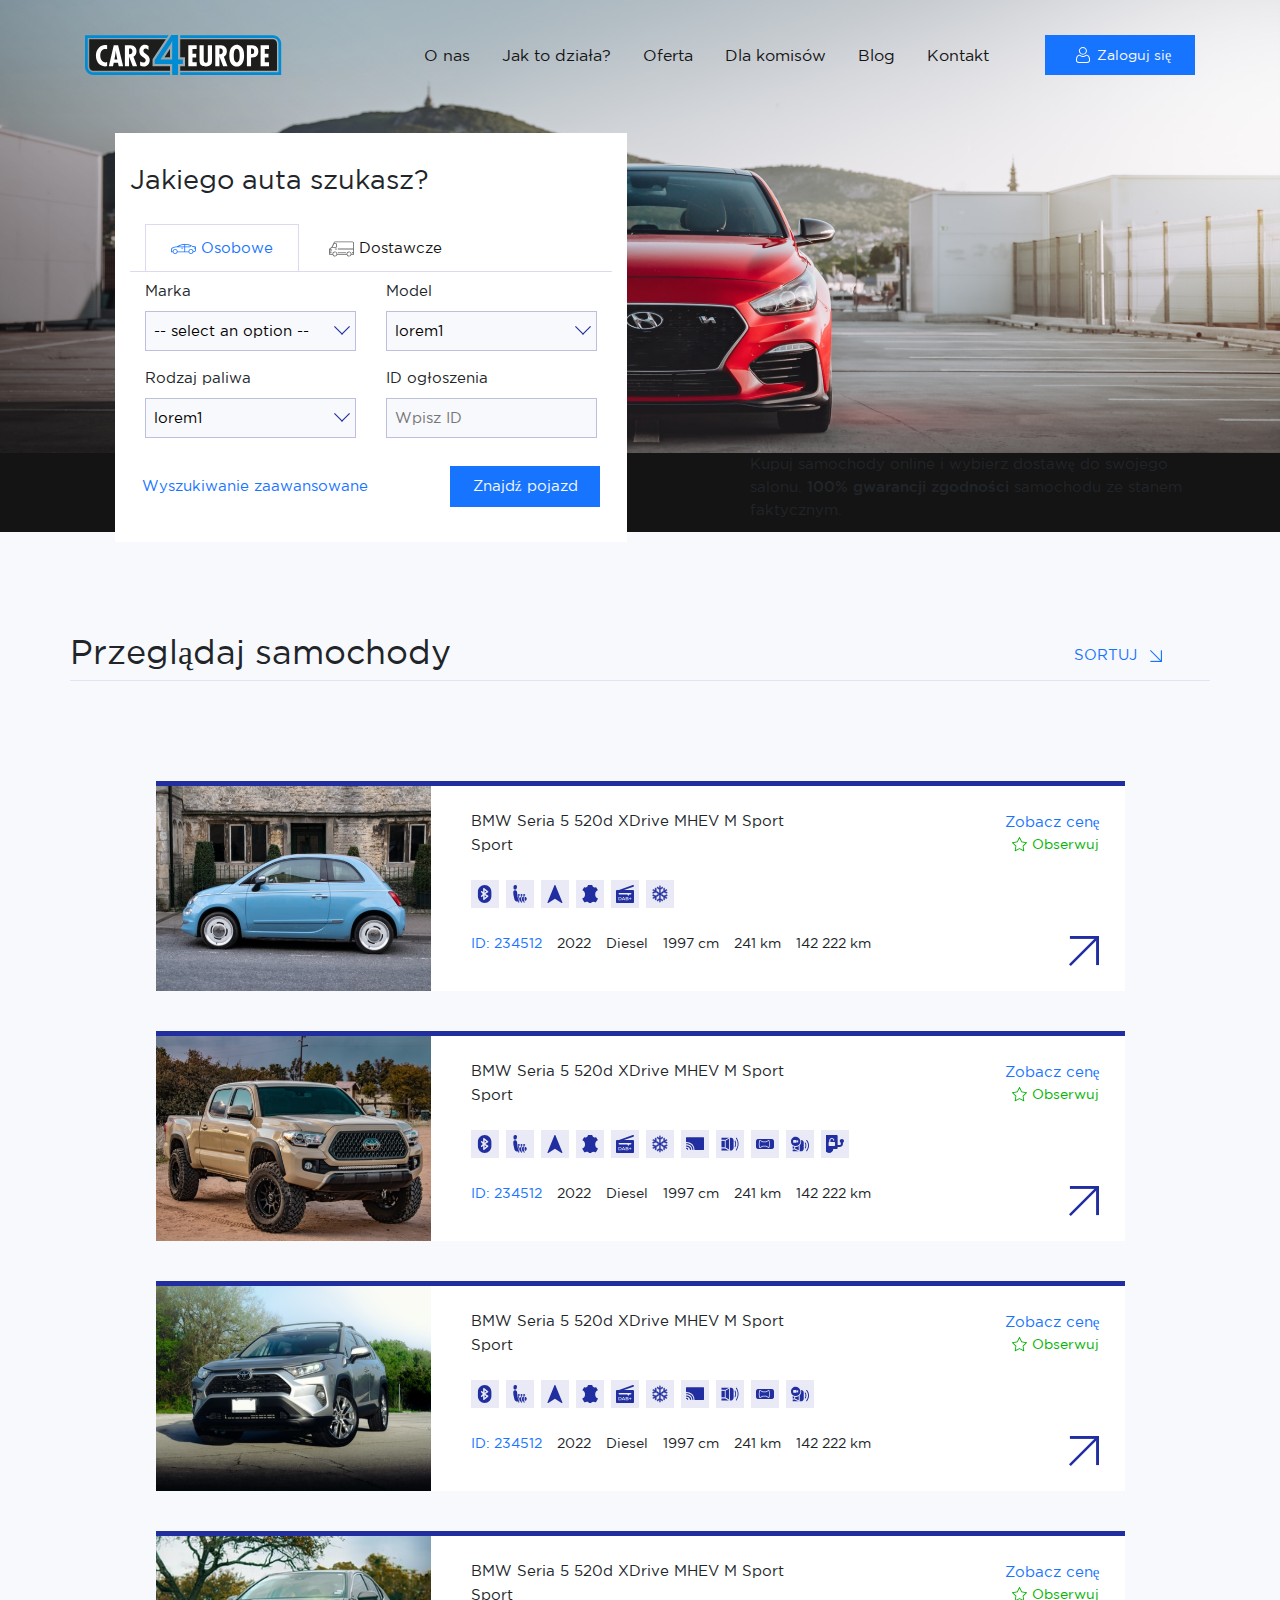
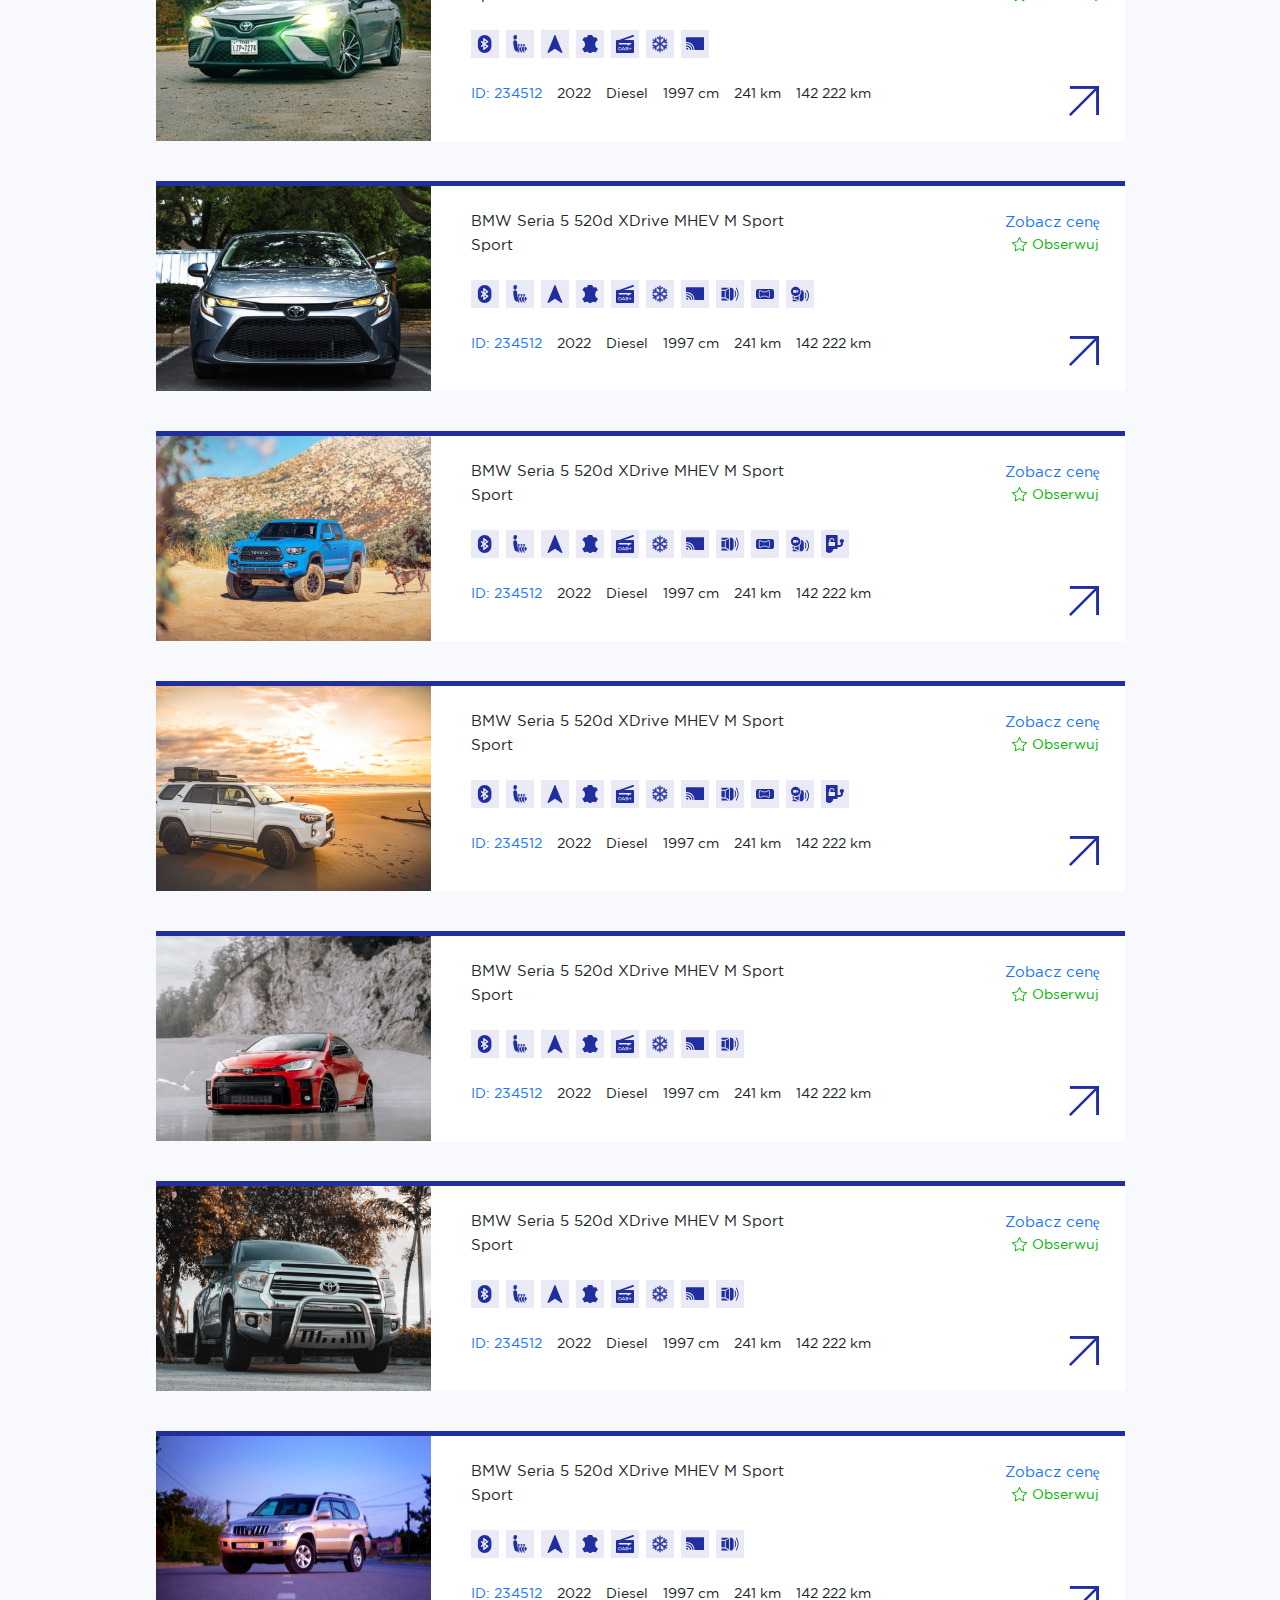
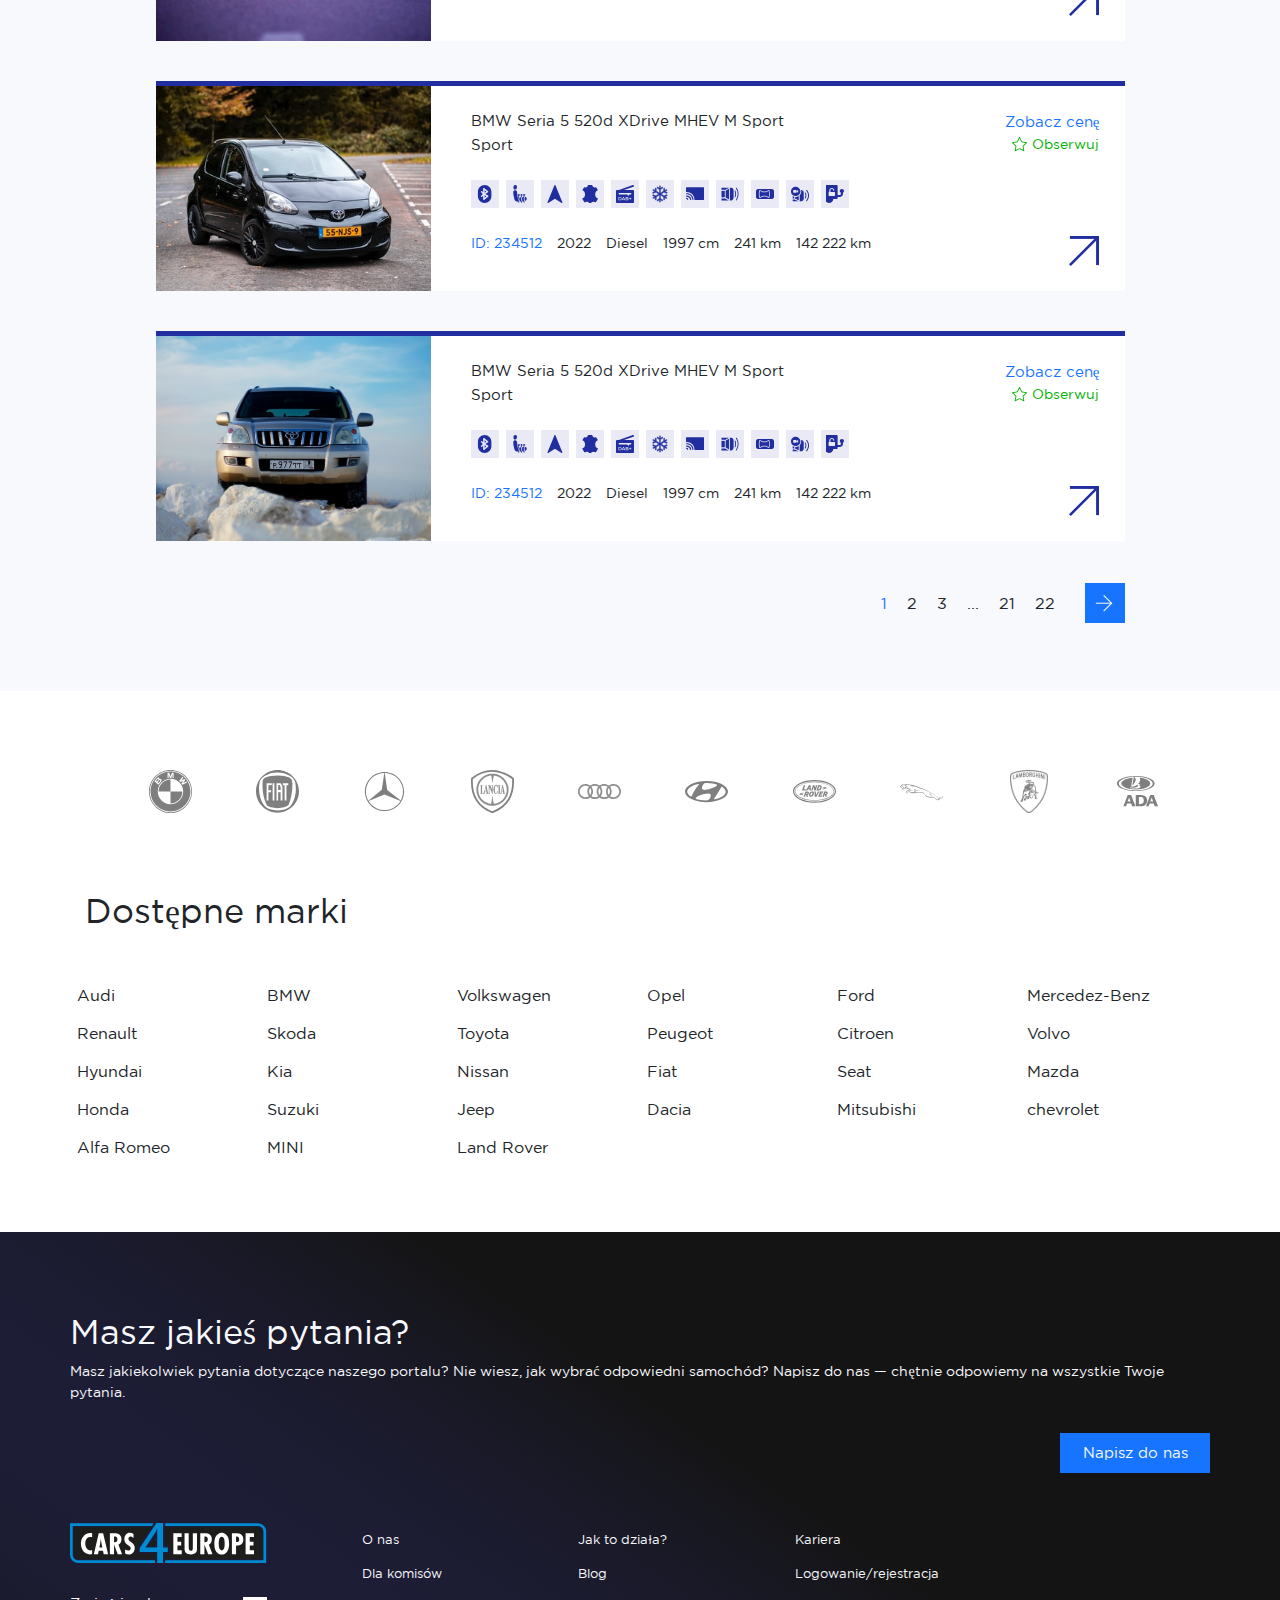
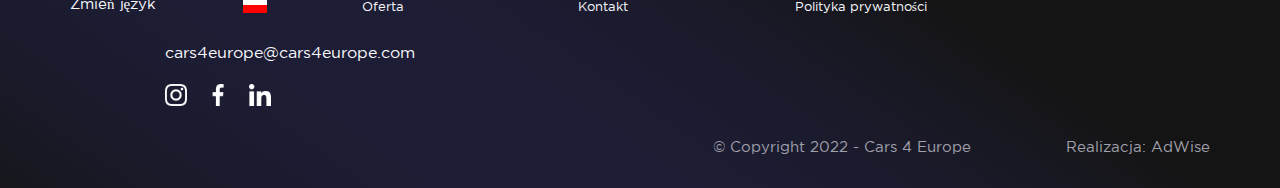
==== commit d64edacf: "col change" ====
--- a/index.html
+++ b/index.html
@@ -12,9 +12,11 @@
 
     <link href="https://cdn.jsdelivr.net/npm/bootstrap@5.0.2/dist/css/bootstrap.min.css" rel="stylesheet" integrity="sha384-EVSTQN3/azprG1Anm3QDgpJLIm9Nao0Yz1ztcQTwFspd3yD65VohhpuuCOmLASjC" crossorigin="anonymous" />
 
+
     <!-- Custom Css -->
     <link rel="stylesheet" href="assets/css/style.css" />
 
+    <!-- Jquery -->
     <script src="https://ajax.googleapis.com/ajax/libs/jquery/3.6.0/jquery.min.js"></script>
 
 
@@ -51,7 +53,7 @@
 
         <div class="container">
             <div class="row justify-content-end">
-                <div class="col-5">
+                <div class="col-md-5">
                     <p class="pb-10">
                         Kupuj samochody online i wybierz dostawę do swojego salonu.
                         <span class="bold"> 100% gwarancji zgodności </span>samochodu ze stanem faktycznym.
@@ -65,7 +67,7 @@
             <div class="row">
                 <h1 class="pb-20">Jakiego auta szukasz?</h1>
 
-                <div class="col-12 tabs">
+                <div class="col-md-12 tabs">
                     <button id="header-tab1" onclick="switchHeaderForm(1)" class="header-tab-active">
               <p >
                 <img src="assets/images/car logo.svg" alt="" /> Osobowe
@@ -76,14 +78,14 @@
             </button>
                 </div>
 
-                <div class="col-12">
+                <div class="col-md-12">
                     <form action="" id="header-form1">
                         <div class="row">
-                            <div class="label-input-div col-6">
+                            <div class="label-input-div col-md-6">
 
                                 <label for="company">Marka</label>
                                 <select name="" id="home-company-select" onclick="setSelectBtn()">
-                                    <option disabled selected value> -- select an option -- </option>
+                                    <option disabled selected value = "0"> -- select an option -- </option>
                     <option value="lorem1">lorem1</option>
                     <option value="lorem2" onclick="setSelectBtn()">lorem2</option>
                     <option value="lorem3" onclick="setSelectBtn()">lorem3</option>
@@ -93,7 +95,7 @@
                 
                             </div>
 
-                            <div class="label-input-div col-6">
+                            <div class="label-input-div col-md-6">
                                 <label for="model">Model</label>
                                 <select name="" id="model" placeholder="Wybierz">
                     <option value="">lorem1</option>
@@ -103,7 +105,7 @@
                   </select>
                             </div>
 
-                            <div class="label-input-div col-6">
+                            <div class="label-input-div col-md-6">
                                 <label for="type">Rodzaj paliwa</label>
                                 <select name="" id="type" placeholder="Wybierz">
                     <option value="">lorem1</option>
@@ -113,7 +115,7 @@
                   </select>
                             </div>
 
-                            <div class="label-input-div col-6">
+                            <div class="label-input-div col-md-6">
                                 <label for="product-id">ID ogłoszenia</label>
                                 <input type="text" id="product-id" placeholder="Wpisz ID" />
                             </div>
@@ -123,7 +125,7 @@
                 </form>
                 <form action="" id="header-form2">
                     <div class="row">
-                        <div class="label-input-div col-6">
+                        <div class="label-input-div col-md-6">
                             <label for="company">Marka</label>
                             <select name="" id="company">
                     <option value="">lorem10</option>
@@ -133,7 +135,7 @@
                   </select>
                         </div>
 
-                        <div class="label-input-div col-6">
+                        <div class="label-input-div col-md-6">
                             <label for="model">Model</label>
                             <select name="" id="model" placeholder="Wybierz">
                     <option value="">lorem10</option>
@@ -143,7 +145,7 @@
                   </select>
                         </div>
 
-                        <div class="label-input-div col-6">
+                        <div class="label-input-div col-md-6">
                             <label for="type">Rodzaj paliwa</label>
                             <select name="" id="type" placeholder="Wybierz">
                     <option value="">lorem10</option>
@@ -153,7 +155,7 @@
                   </select>
                         </div>
 
-                        <div class="label-input-div col-6">
+                        <div class="label-input-div col-md-6">
                             <label for="product-id">ID ogłoszenia</label>
                             <input type="text" id="product-id" placeholder="Wpisz ID" />
                         </div>
@@ -162,7 +164,7 @@
                     </div>
                 </form>
 
-                <div class="col-12 submit-form-div">
+                <div class="col-md-12 submit-form-div">
                     <p class="lb-color">Wyszukiwanie zaawansowane</p>
                     <button class="p-btn">Znajdź pojazd</button>
                 </div>
@@ -177,10 +179,10 @@
     <section id="main">
         <div class="container header">
             <div class="row justify-content-between">
-                <div class="col-md-auto">
+                <div class="col-md-md-auto">
                     <h1>Przeglądaj samochody</h1>
                 </div>
-                <div class="col-md-auto">
+                <div class="col-md-md-auto">
 
                     <div class="dropdown">
                         <p class="lb-color dropbtn">
@@ -880,16 +882,16 @@
     <footer class="footer">
         <div class="container">
             <div class="row footer-header mb-50">
-                <div class="col-sm-7">
+                <div class="col-md-sm-7">
                     <h1>Masz jakieś pytania?</h1>
                 </div>
-                <div class="col-sm-5">
+                <div class="col-md-sm-5">
                     <p>Masz jakiekolwiek pytania dotyczące naszego portalu? Nie wiesz, jak wybrać odpowiedni samochód? Napisz do nas — chętnie odpowiemy na wszystkie Twoje pytania.</p>
                     <button class="btn p-btn">Napisz do nas</button>
                 </div>
             </div>
             <div class="row">
-                <div class="col-sm-2">
+                <div class="col-md-sm-2">
                     <img src="assets/images/brand logo.svg" alt="" class="mb-30">
 
                     <div class="h-flex-sb">
@@ -897,7 +899,7 @@
                         <img src="assets/images/flag logo.svg" alt="">
                     </div>
                 </div>
-                <div class="col-sm-5 offset-1">
+                <div class="col-md-sm-5 offset-1">
                     <ul class="footer-ul">
                         <li>O nas</li>
                         <li>Jak to działa?</li>
@@ -911,7 +913,7 @@
 
                     </ul>
                 </div>
-                <div class="col-sm-2 offset-1">
+                <div class="col-md-sm-2 offset-1">
                     <a href="#" class="footer-link">cars4europe@cars4europe.com</a>
                     <div class="h-flex-s mt-20">
                         <img src="assets/images/instagram (1) 1.svg" alt="" class="social-icon">
@@ -921,10 +923,10 @@
                 </div>
             </div>
             <div class="row copyright mt-30">
-                <div class="col-md-auto">
+                <div class="col-md-md-auto">
                     <p>© Copyright 2022 - Cars 4 Europe</p>
                 </div>
-                <div class="col-md-auto offset-1">
+                <div class="col-md-md-auto offset-1">
                     <p>Realizacja: AdWise</p>
                 </div>
             </div>
@@ -933,6 +935,7 @@
 
     <!-- Bootstrap -->
     <script src="https://cdn.jsdelivr.net/npm/bootstrap@5.0.2/dist/js/bootstrap.bundle.min.js" integrity="sha384-MrcW6ZMFYlzcLA8Nl+NtUVF0sA7MsXsP1UyJoMp4YLEuNSfAP+JcXn/tWtIaxVXM" crossorigin="anonymous"></script>
+
 
     <!-- Custom JS -->
     <script src="assets/js/app.js"></script>
--- a/assets/css/style.css
+++ b/assets/css/style.css
@@ -359,8 +359,13 @@
   top: 55%;
   width: 20px;
 }
+.select-btn:hover,select:hover{
+  cursor: pointer;
+}
 #hcs-clear-btn{
   display: none;
+  right: 18.5px;
+  background-color:var(--p-white) ;
 }
 
 .floating-div .submit-form-div {
@@ -1217,6 +1222,35 @@
   color: #02b302;
 }
 
+.rc-form .txtbox{
+  width: 100% !important;
+  margin: 0;
+  padding: 0;
+  border: 1px solid #ced4da;
+}
+
+.rc-form .iti__flag-container{
+  width: 100%;
+  display: flex;
+  justify-content: space-evenly;
+}
+.rc-form .iti--separate-dial-code .iti__selected-flag{
+  background: #fff;
+}
+.rc-form .iti--separate-dial-code .iti__selected-flag:hover{
+  background-color: #fff !important;
+}
+.rc-form .iti__arrow{
+ border: none !important;
+
+}
+
+ .iti__selected-flag{
+ background: url(/assets/images/arrow\ down\ select.svg) no-repeat !important;
+ background-position: right 20px top 50% !important;
+ width: 100% !important;
+ padding: 0px 20px !important;
+}
 .rc-r-col {
   padding-left: 8.3%;
   border-left: 2px solid #636dc528;
@@ -1249,9 +1283,11 @@
 select{
   -webkit-appearance: none;
   -moz-appearance: none;
+  appearance: none; 
   background: url(/assets/images/arrow\ down\ select.svg) no-repeat;
   background-position: right 5px top 50%;
- 
+  appearance: none; 
+  border-radius: 0px !important;
 }
 
 /* Tel list */
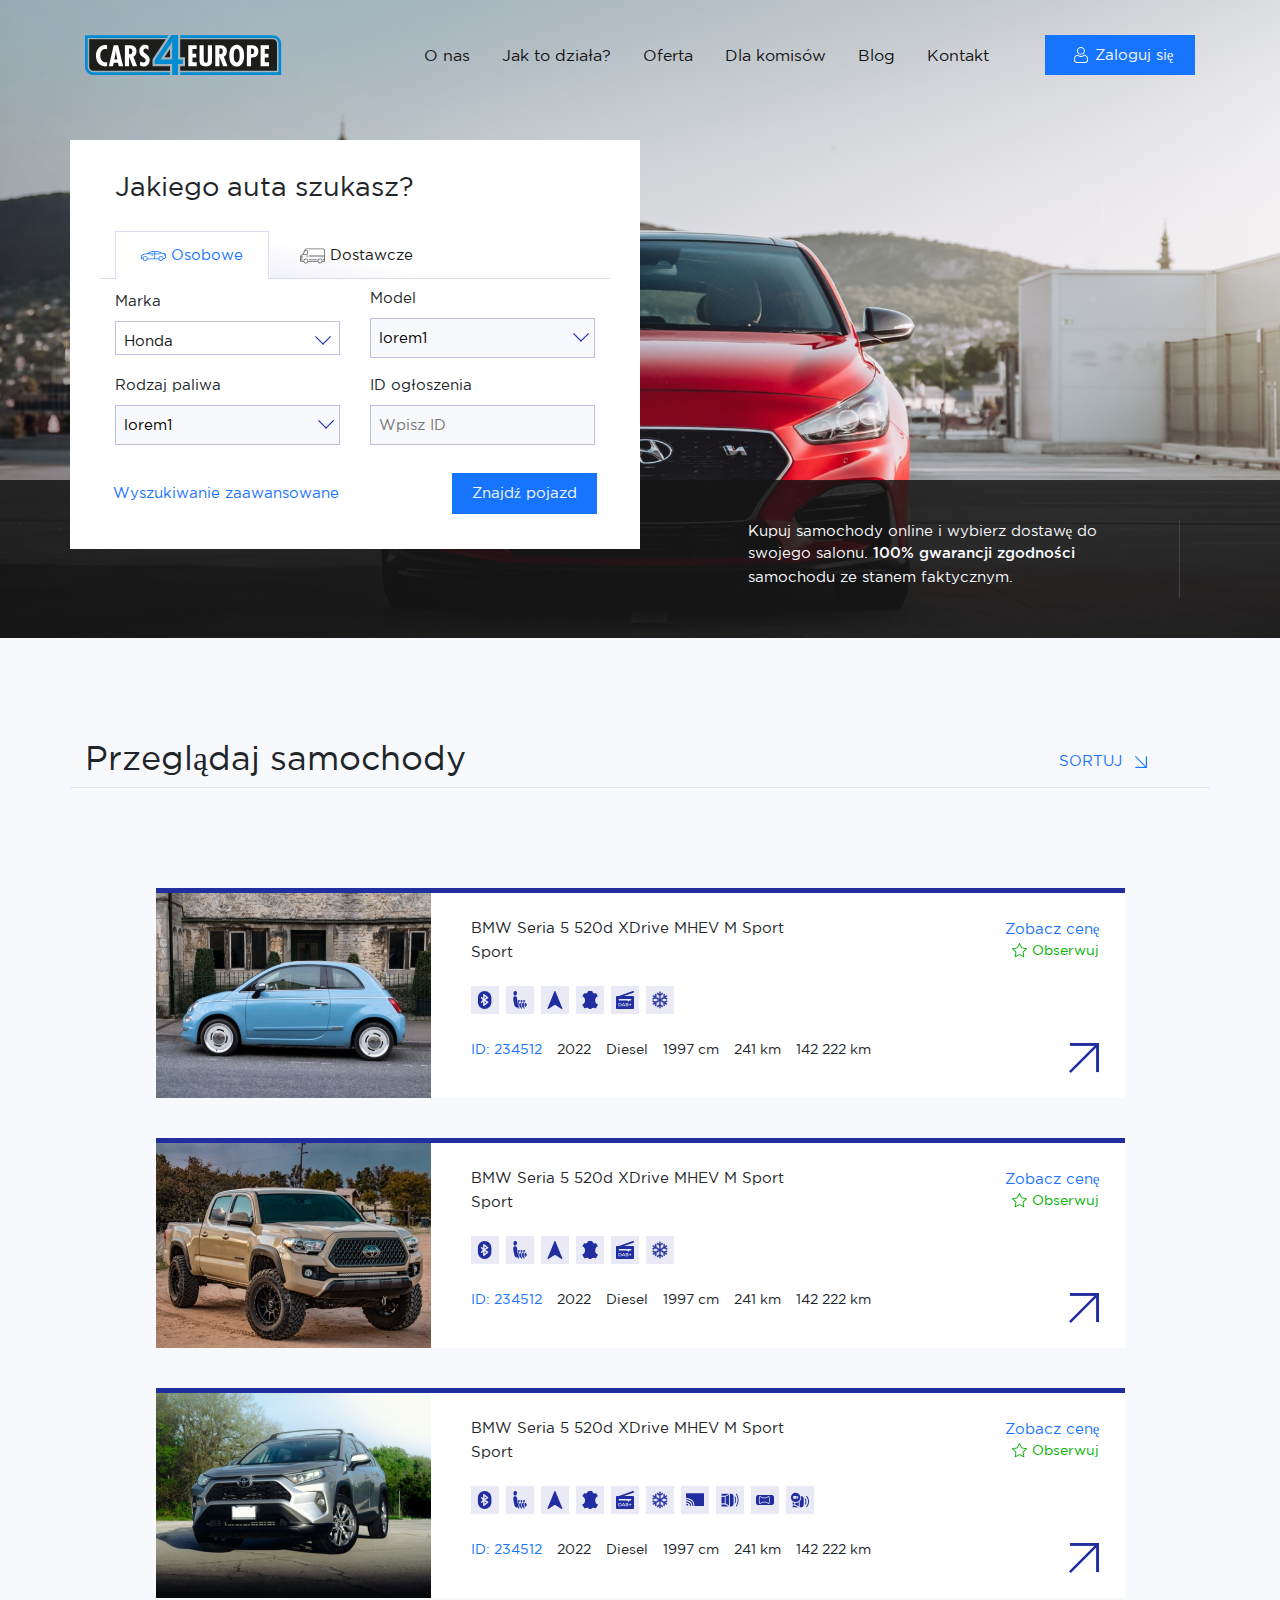
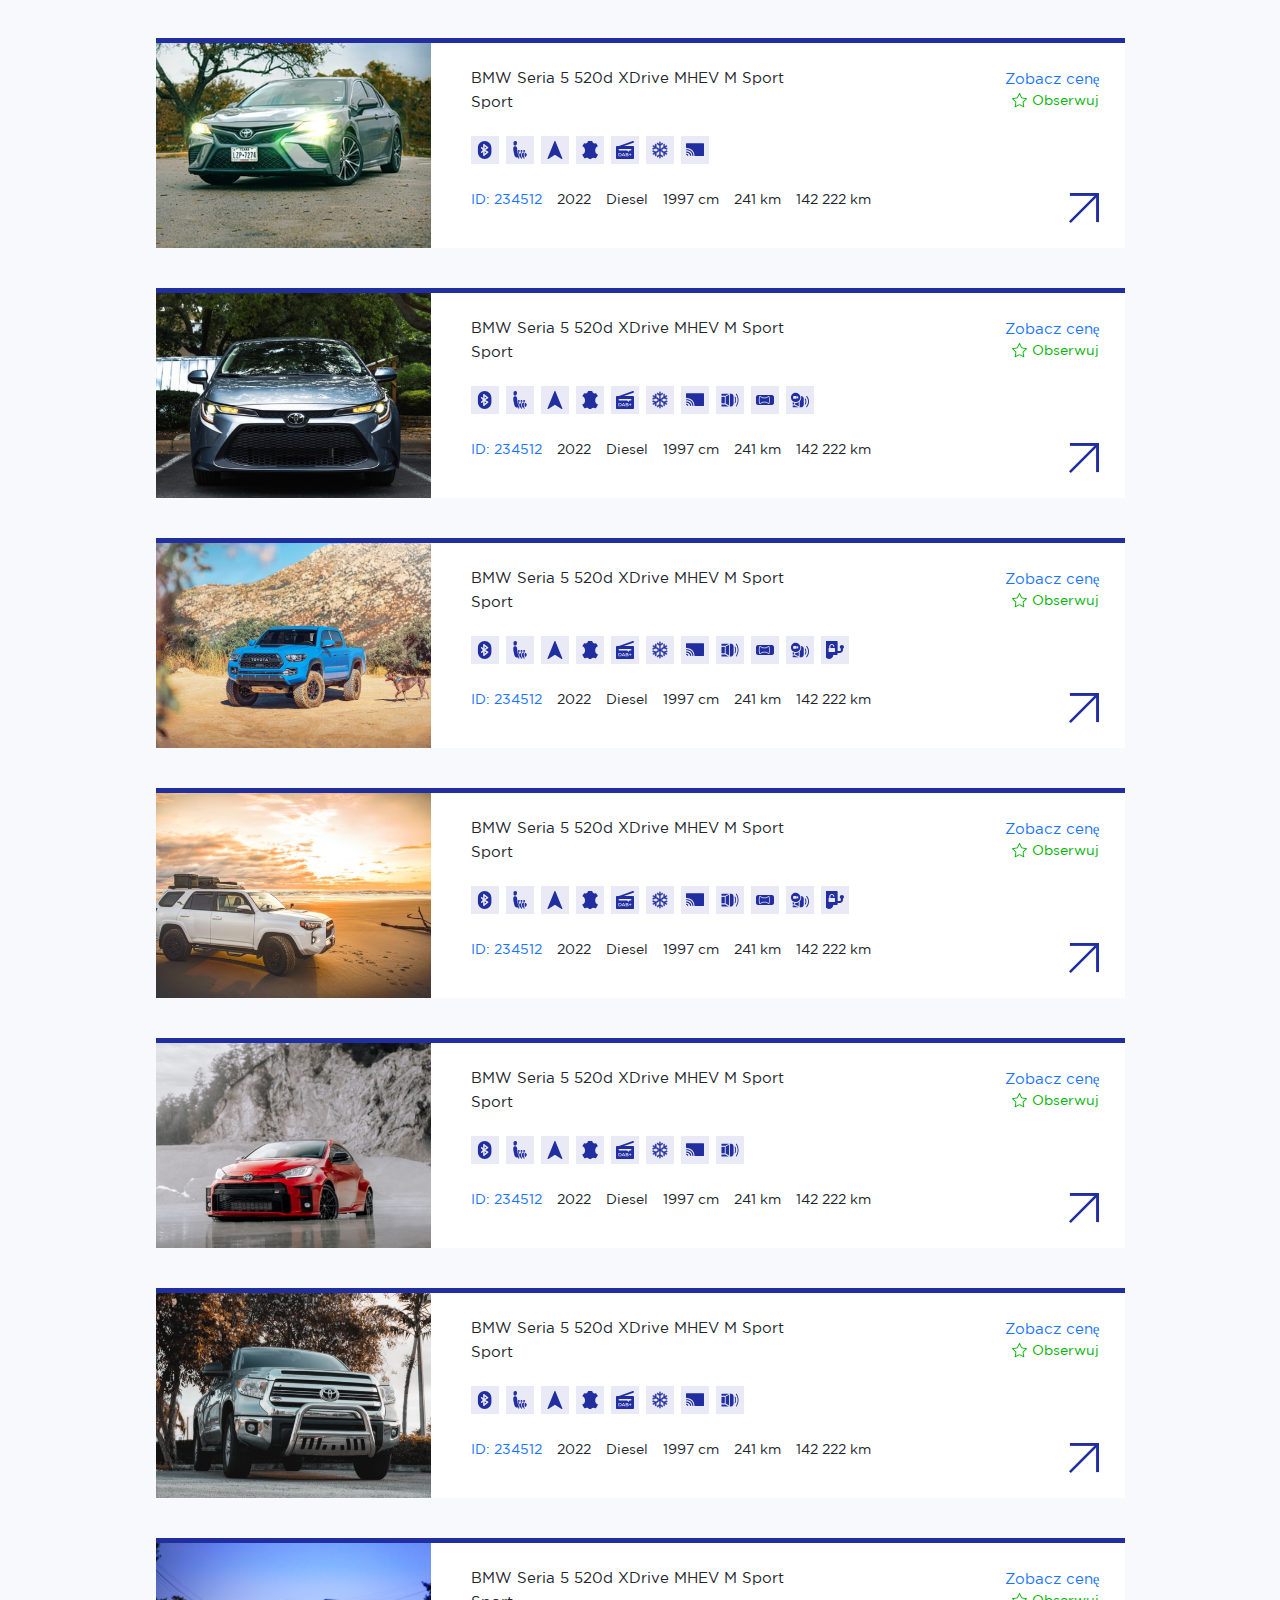
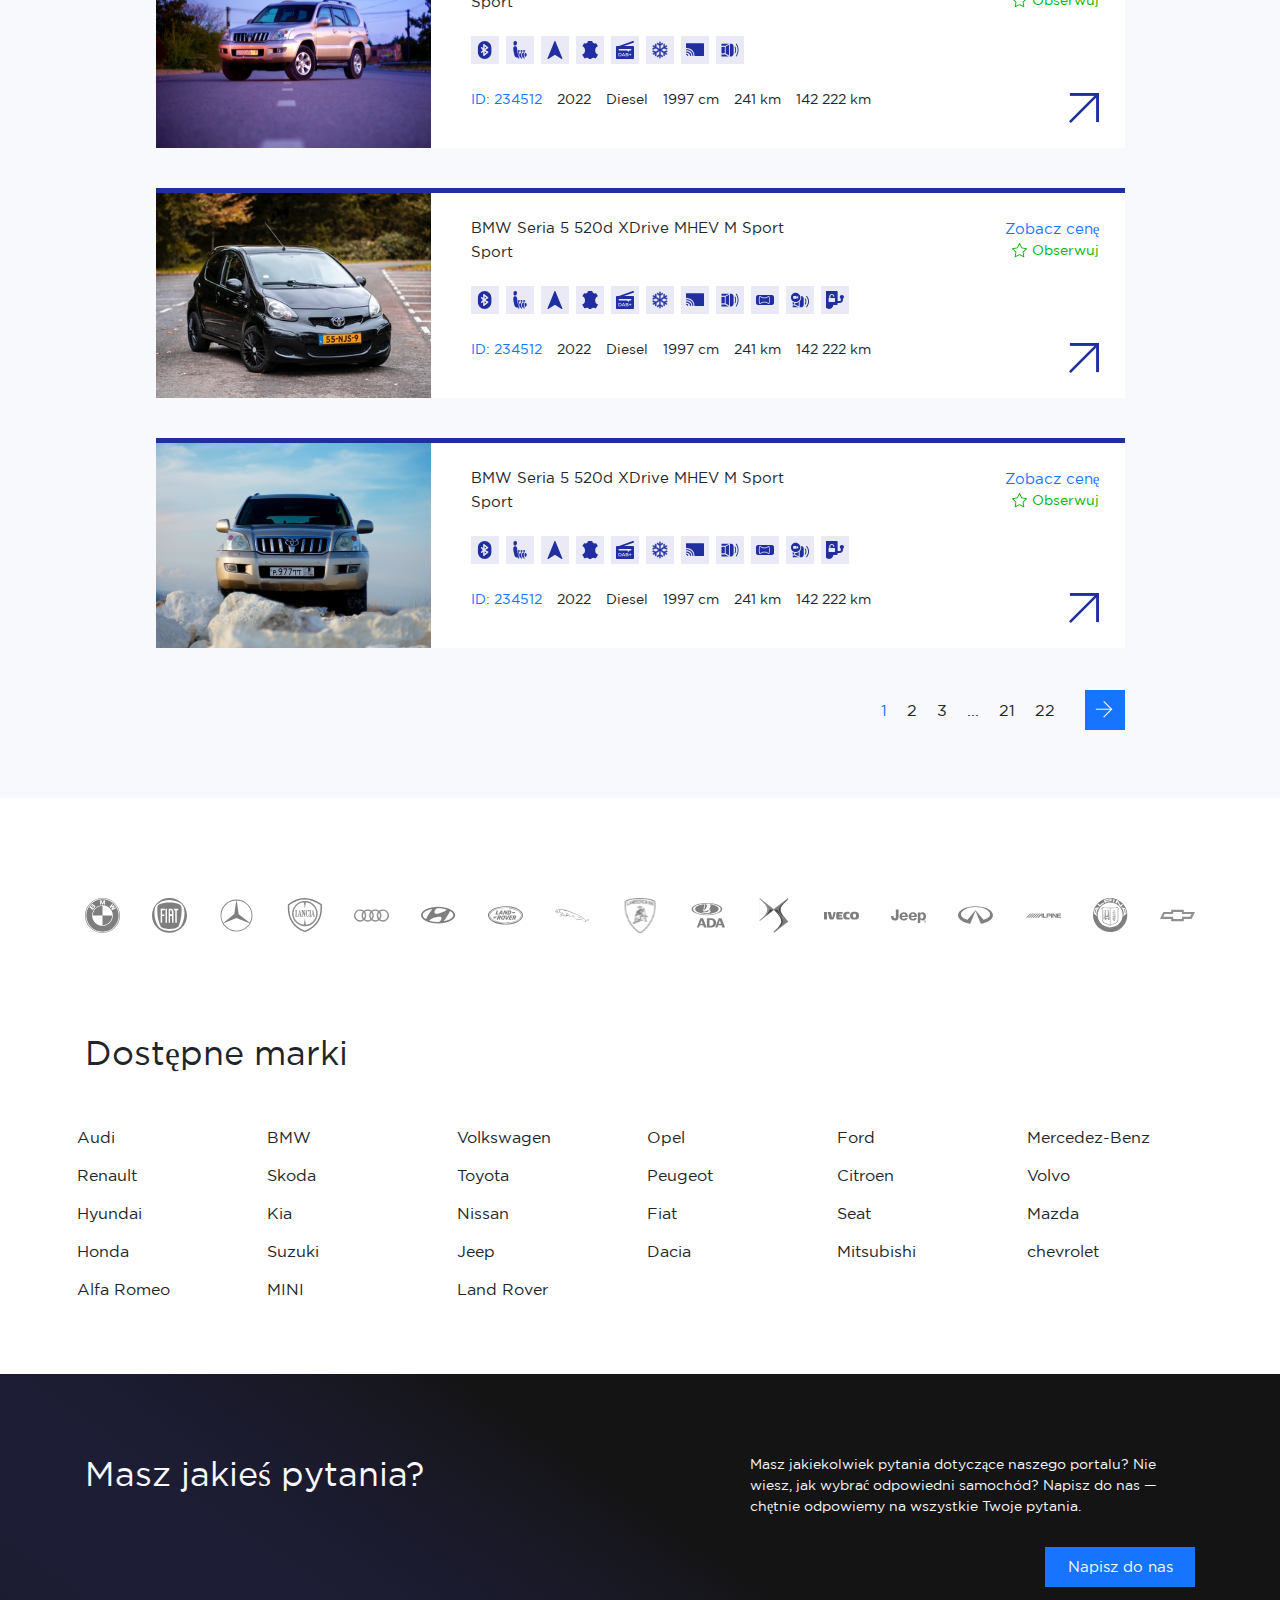
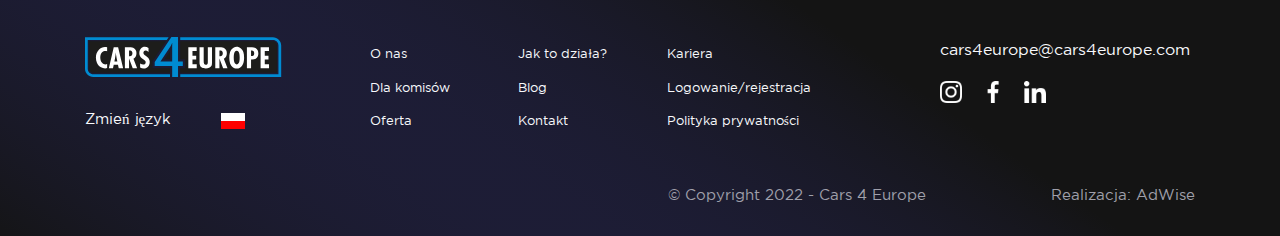
==== commit 97912b7b: "14-07-2022" ====
--- a/index.html
+++ b/index.html
@@ -15,6 +15,7 @@
 
     <!-- Custom Css -->
     <link rel="stylesheet" href="assets/css/style.css" />
+    <link rel="stylesheet" media="screen and (max-width: 960px)" href="assets/css/responsive.css" />
 
     <!-- Jquery -->
     <script src="https://ajax.googleapis.com/ajax/libs/jquery/3.6.0/jquery.min.js"></script>
@@ -23,35 +24,181 @@
 </head>
 
 <body>
-    <!-- Navbar -->
-    <nav class="navbar navbar-abs navbar-expand-lg">
-        <div class="container">
-            <a class="navbar-brand" href="#"><img src="assets/images/brand logo.svg" alt="Cars 4 Europe" /></a>
-            <button class="navbar-toggler" type="button" data-bs-toggle="collapse" data-bs-target="#navbarNavAltMarkup" aria-controls="navbarNavAltMarkup" aria-expanded="false" aria-label="Toggle navigation">
+
+    <!-- Header -->
+    <header id="index-header">
+
+        <!-- Navbar -->
+        <nav class="navbar navbar-trans navbar-expand-lg">
+            <div class="container">
+                <a class="navbar-brand" href="#"><img src="assets/images/brand logo.svg" alt="Cars 4 Europe" /></a>
+                <button class="navbar-toggler navbar-light" type="button" data-bs-toggle="collapse" data-bs-target="#navbarNavAltMarkup" aria-controls="navbarNavAltMarkup" aria-expanded="false" aria-label="Toggle navigation">
           <span class="navbar-toggler-icon"></span>
         </button>
-            <div class="collapse navbar-collapse" id="navbarNavAltMarkup">
-                <div class="navbar-nav">
-                    <!-- <a class="nav-link active" aria-current="page" href="#">Home</a> -->
-                    <a class="nav-link" href="#">O nas</a>
-                    <a class="nav-link" href="#">Jak to działa?</a>
-                    <a class="nav-link" href="#">Oferta</a>
-                    <a class="nav-link" href="#">Dla komisów</a>
-                    <a class="nav-link" href="#">Blog</a>
-                    <a class="nav-link" href="#">Kontakt</a>
-                    <button class="btn btn-sm" type="button">
-              <img src="assets/images/person icon.svg" alt="" /> Zaloguj się
-            </button>
+
+                <div class="collapse navbar-collapse" id="navbarNavAltMarkup">
+                    <div class="navbar-nav">
+                        <!-- <a class="nav-link active" aria-current="page" href="#">Home</a> -->
+                        <a class="nav-link" href="#">O nas</a>
+                        <a class="nav-link" href="#">Jak to działa?</a>
+                        <a class="nav-link" href="#">Oferta</a>
+                        <a class="nav-link" href="#">Dla komisów</a>
+                        <a class="nav-link" href="#">Blog</a>
+                        <a class="nav-link" href="#">Kontakt</a>
+
+                    </div>
+                </div>
+                <button class="btn btn-sm p-btn" type="button">
+                    <img src="assets/images/person icon.svg" alt="" /> Zaloguj się
+                  </button>
+            </div>
+        </nav>
+
+        <!-- Form -->
+        <div class="container ">
+            <div class="row">
+                <div class="col-md-6 index-header-form-div mt-30">
+                    <div class="col-md-12">
+
+                        <h1 class="pb-20">Jakiego auta szukasz?</h1>
+                    </div>
+
+                    <div class="col-md-12 tabs">
+                        <button id="header-tab1" onclick="switchHeaderForm(1)" class="header-tab-active ">
+                            <p >
+                                <img src="assets/images/car logo.svg" alt="" /> Osobowe
+                            </p>
+                    </button>
+
+                        <button id="header-tab2" onclick="switchHeaderForm(2)" class="header-tab-inactive r-tab">
+                        <p><img src="assets/images/truck logo.svg" alt="" /> Dostawcze</p>
+                    </button>
+                    </div>
+
+                    <div class="col-md-12">
+                        <form action="" id="header-form1">
+                            <div class="row">
+                                <div class="label-input-div col-md-6">
+
+                                    <label for="company">Marka</label>
+                                    <div class="dropdown" id="index-header-d1">
+                                        <a class="lb-color dropbtn h-flex-sb" onclick="triggerDropdown()" id="index-header-d1-btn">
+                                            <p id="index-header-d1-btn-p"> Honda</p>
+                                            <img src="assets/images/arrow down select.svg" alt="" id="open-dd">
+                                            <a id="hcs-clear-btn" onclick="clearDD()"><img src="assets/images/select cross.svg" alt=""></a>
+
+                                        </a>
+                                        <div class="dropdown-content" id="index-header-d1-con">
+                                            <a onclick="setDropdownVal(`Civic`)" style="border-top:  1px solid #39379a4d;" class="pt-10">Civic</a>
+                                            <a onclick="setDropdownVal(`Accord`)">Accord</a>
+                                            <a onclick="setDropdownVal(`City`)">City</a>
+
+                                        </div>
+                                    </div>
+
+
+                                    <!-- <select name="" id="home-company-select" onclick="setSelectBtn()">
+                                    <option disabled selected value = "0"> -- select an option -- </option>
+                    <option value="lorem1">lorem1</option>
+                    <option value="lorem2" onclick="setSelectBtn()">lorem2</option>
+                    <option value="lorem3" onclick="setSelectBtn()">lorem3</option>
+                    <option value="lorem4" onclick="setSelectBtn()">lorem4</option>
+                  </select> -->
+                                    <span id="hcs-clear-btn" class="select-btn" onclick="clearSelect()"><img src="assets/images/select cross.svg" alt=""></span>
+
+                                </div>
+
+                                <div class="label-input-div col-md-6">
+                                    <label for="model">Model</label>
+                                    <select name="" id="model" placeholder="Wybierz">
+                    <option value="">lorem1</option>
+                    <option value="">lorem2</option>
+                    <option value="">lorem3</option>
+                    <option value="">lorem4</option>
+                  </select>
+                                </div>
+
+                                <div class="label-input-div col-md-6">
+                                    <label for="type">Rodzaj paliwa</label>
+                                    <select name="" id="type" placeholder="Wybierz">
+                    <option value="">lorem1</option>
+                    <option value="">lorem2</option>
+                    <option value="">lorem3</option>
+                    <option value="">lorem4</option>
+                  </select>
+                                </div>
+
+                                <div class="label-input-div col-md-6">
+                                    <label for="product-id">ID ogłoszenia</label>
+                                    <input type="number" id="product-id" placeholder="Wpisz ID" />
+                                </div>
+                            </div>
+
+                        </form>
+                        <form action="" id="header-form2">
+                            <div class="row">
+                                <div class="label-input-div col-md-6">
+
+                                    <label for="company">Marka</label>
+                                    <select name="" id="home-company-select" onclick="setSelectBtn()">
+                                    <option disabled selected value = "0"> -- select an option -- </option>
+                    <option value="lorem1">lorem1</option>
+                    <option value="lorem2" onclick="setSelectBtn()">lorem2</option>
+                    <option value="lorem3" onclick="setSelectBtn()">lorem3</option>
+                    <option value="lorem4" onclick="setSelectBtn()">lorem4</option>
+                  </select>
+                                    <span id="hcs-clear-btn" class="select-btn" onclick="clearSelect()"><img src="assets/images/select cross.svg" alt=""></span>
+
+                                </div>
+
+                                <div class="label-input-div col-md-6">
+                                    <label for="model">Model</label>
+                                    <select name="" id="model" placeholder="Wybierz">
+                    <option value="">lorem1</option>
+                    <option value="">lorem2</option>
+                    <option value="">lorem3</option>
+                    <option value="">lorem4</option>
+                  </select>
+                                </div>
+
+                                <div class="label-input-div col-md-6">
+                                    <label for="type">Rodzaj paliwa</label>
+                                    <select name="" id="type" placeholder="Wybierz">
+                    <option value="">lorem1</option>
+                    <option value="">lorem2</option>
+                    <option value="">lorem3</option>
+                    <option value="">lorem4</option>
+                  </select>
+                                </div>
+
+                                <div class="label-input-div col-md-6">
+                                    <label for="product-id">ID ogłoszenia</label>
+                                    <input type="text" id="product-id" placeholder="numver" />
+                                </div>
+                            </div>
+
+                        </form>
+
+                    </div>
+
+                    <div class="row px-3">
+                        <div class="col-md-8 submit-form-div">
+                            <p class="lb-color">Wyszukiwanie zaawansowane</p>
+                        </div>
+                        <div class="col-md-4 submit-form-div">
+
+                            <button class="p-btn">Znajdź pojazd</button>
+                        </div>
+                    </div>
+
+
                 </div>
             </div>
         </div>
-    </nav>
-
-    <!-- Header -->
-    <header id="header">
-        <img src="assets/images/header bg.svg" alt="" />
-
-        <div class="container">
+
+        <!-- Header Overlay -->
+        <div class=" conatiner index-header-overlay">
+
             <div class="row justify-content-end">
                 <div class="col-md-5">
                     <p class="pb-10">
@@ -61,128 +208,16 @@
                 </div>
             </div>
         </div>
-
-        <div class="container floating-div">
-
-            <div class="row">
-                <h1 class="pb-20">Jakiego auta szukasz?</h1>
-
-                <div class="col-md-12 tabs">
-                    <button id="header-tab1" onclick="switchHeaderForm(1)" class="header-tab-active">
-              <p >
-                <img src="assets/images/car logo.svg" alt="" /> Osobowe
-              </p>
-            </button>
-                    <button id="header-tab2" onclick="switchHeaderForm(2)" class="header-tab-inactive">
-              <p><img src="assets/images/truck logo.svg" alt="" /> Dostawcze</p>
-            </button>
-                </div>
-
-                <div class="col-md-12">
-                    <form action="" id="header-form1">
-                        <div class="row">
-                            <div class="label-input-div col-md-6">
-
-                                <label for="company">Marka</label>
-                                <select name="" id="home-company-select" onclick="setSelectBtn()">
-                                    <option disabled selected value = "0"> -- select an option -- </option>
-                    <option value="lorem1">lorem1</option>
-                    <option value="lorem2" onclick="setSelectBtn()">lorem2</option>
-                    <option value="lorem3" onclick="setSelectBtn()">lorem3</option>
-                    <option value="lorem4" onclick="setSelectBtn()">lorem4</option>
-                  </select>
-                  <span id="hcs-clear-btn" class="select-btn" onclick="clearSelect()"><img src="assets/images/select cross.svg" alt=""></span>
-                
-                            </div>
-
-                            <div class="label-input-div col-md-6">
-                                <label for="model">Model</label>
-                                <select name="" id="model" placeholder="Wybierz">
-                    <option value="">lorem1</option>
-                    <option value="">lorem2</option>
-                    <option value="">lorem3</option>
-                    <option value="">lorem4</option>
-                  </select>
-                            </div>
-
-                            <div class="label-input-div col-md-6">
-                                <label for="type">Rodzaj paliwa</label>
-                                <select name="" id="type" placeholder="Wybierz">
-                    <option value="">lorem1</option>
-                    <option value="">lorem2</option>
-                    <option value="">lorem3</option>
-                    <option value="">lorem4</option>
-                  </select>
-                            </div>
-
-                            <div class="label-input-div col-md-6">
-                                <label for="product-id">ID ogłoszenia</label>
-                                <input type="text" id="product-id" placeholder="Wpisz ID" />
-                            </div>
-                        </div>
-
-                </div>
-                </form>
-                <form action="" id="header-form2">
-                    <div class="row">
-                        <div class="label-input-div col-md-6">
-                            <label for="company">Marka</label>
-                            <select name="" id="company">
-                    <option value="">lorem10</option>
-                    <option value="">lorem20</option>
-                    <option value="">lorem30</option>
-                    <option value="">lorem40</option>
-                  </select>
-                        </div>
-
-                        <div class="label-input-div col-md-6">
-                            <label for="model">Model</label>
-                            <select name="" id="model" placeholder="Wybierz">
-                    <option value="">lorem10</option>
-                    <option value="">lorem20</option>
-                    <option value="">lorem30</option>
-                    <option value="">lorem40</option>
-                  </select>
-                        </div>
-
-                        <div class="label-input-div col-md-6">
-                            <label for="type">Rodzaj paliwa</label>
-                            <select name="" id="type" placeholder="Wybierz">
-                    <option value="">lorem10</option>
-                    <option value="">lorem20</option>
-                    <option value="">lorem30</option>
-                    <option value="">lorem40</option>
-                  </select>
-                        </div>
-
-                        <div class="label-input-div col-md-6">
-                            <label for="product-id">ID ogłoszenia</label>
-                            <input type="text" id="product-id" placeholder="Wpisz ID" />
-                        </div>
-
-
-                    </div>
-                </form>
-
-                <div class="col-md-12 submit-form-div">
-                    <p class="lb-color">Wyszukiwanie zaawansowane</p>
-                    <button class="p-btn">Znajdź pojazd</button>
-                </div>
-
-
-            </div>
-        </div>
-        </div>
     </header>
 
     <!-- Products -->
     <section id="main">
         <div class="container header">
             <div class="row justify-content-between">
-                <div class="col-md-md-auto">
+                <div class="col-md-auto">
                     <h1>Przeglądaj samochody</h1>
                 </div>
-                <div class="col-md-md-auto">
+                <div class="col-md-auto index-main-dropdown">
 
                     <div class="dropdown">
                         <p class="lb-color dropbtn">
@@ -201,7 +236,7 @@
         </div>
 
         <div class="container c-container">
-            <div class="p-card">
+            <div class="p-card" onclick="location.href='/product_card.html'">
                 <div class="img-sec">
                     <img src="assets/images/products/p01.svg" alt="" />
                 </div>
@@ -211,12 +246,32 @@
                     <p class="p-type">Sport</p>
 
                     <div class="icons-div">
-                        <img src="assets/images/icons/bluetooth.svg" alt="" />
-                        <img src="assets/images/icons/seat.svg" alt="" />
-                        <img src="assets/images/icons/gps.svg" alt="" />
-                        <img src="assets/images/icons/safety.svg" alt="" />
-                        <img src="assets/images/icons/radio.svg" alt="" />
-                        <img src="assets/images/icons/ac.svg" alt="" />
+
+                        <div class="icon-c">
+                            <img src="assets/images/icons/bluetooth.svg" alt="" class="i-bluettoth" />
+                            <p class="icon-tt bluetooth-tt">Bluetooth</p>
+                        </div>
+
+                        <div class="icon-c">
+                            <img src="assets/images/icons/seat.svg" alt="" class="i-seat" />
+                            <p class="icon-tt seat-tt">Seat</p>
+                        </div>
+                        <div class="icon-c">
+                            <img src="assets/images/icons/gps.svg" alt="" class="i-gps" />
+                            <p class="icon-tt gps-tt">Gps</p>
+                        </div>
+                        <div class="icon-c">
+                            <img src="assets/images/icons/safety.svg" alt="" class="i-safety" />
+                            <p class="icon-tt safety-tt">Safety</p>
+                        </div>
+                        <div class="icon-c">
+                            <img src="assets/images/icons/radio.svg" alt="" class="i-radio" />
+                            <p class="icon-tt radio-tt">Radio</p>
+                        </div>
+                        <div class="icon-c">
+                            <img src="assets/images/icons/ac.svg" alt="" class="i-ac" />
+                            <p class="icon-tt ac-tt">AC</p>
+                        </div>
                     </div>
 
                     <div class="details-div">
@@ -255,7 +310,7 @@
                 <div class="details-sec">
                     <p class="title">BMW Seria 5 520d XDrive MHEV M Sport</p>
                     <p class="p-type">Sport</p>
-
+                    <!-- 
                     <div class="icons-div">
                         <img src="assets/images/icons/bluetooth.svg" alt="" />
                         <img src="assets/images/icons/seat.svg" alt="" />
@@ -268,7 +323,36 @@
                         <img src="assets/images/icons/pillow.svg" alt="" />
                         <img src="assets/images/icons/camera.svg" alt="" />
                         <img src="assets/images/icons/lock.svg" alt="" />
-                    </div>
+                    </div> -->
+
+
+                    <div class="icons-div">
+                        <div class="icon-c">
+                            <img src="assets/images/icons/bluetooth.svg" alt="" onmouseover="showToolTip( `Bluettoth`)" />
+                            <p class="icon-tt">Bluettoth</p>
+                        </div>
+                        <div class="icon-c">
+                            <img src="assets/images/icons/seat.svg" alt="" />
+                            <p class="icon-tt">Seat</p>
+                        </div>
+                        <div class="icon-c">
+                            <img src="assets/images/icons/gps.svg" alt="" />
+                            <p class="icon-tt">Gps</p>
+                        </div>
+                        <div class="icon-c">
+                            <img src="assets/images/icons/safety.svg" alt="" />
+                            <p class="icon-tt">Safety</p>
+                        </div>
+                        <div class="icon-c">
+                            <img src="assets/images/icons/radio.svg" alt="" />
+                            <p class="icon-tt">Radio</p>
+                        </div>
+                        <div class="icon-c">
+                            <img src="assets/images/icons/ac.svg" alt="" />
+                            <p class="icon-tt">AC</p>
+                        </div>
+                    </div>
+
 
                     <div class="details-div">
                         <ul>
@@ -800,49 +884,38 @@
 
     </section>
 
-    <!-- Marquee -->
-    <div class="container">
-        <div class="marquee">
-            <section class="marquee-content">
-                <a class="marquee-block"><img class="marquee-logo" src="assets/images/m1.svg" /></a>
-                <a class="marquee-block"><img class="marquee-logo" src="assets/images/m2.svg" /></a>
-                <a class="marquee-block"><img class="marquee-logo" src="assets/images/m3.svg" /></a>
-                <a class="marquee-block"><img class="marquee-logo" src="assets/images/m4.svg" /></a>
-                <a class="marquee-block"><img class="marquee-logo" src="assets/images/m5.svg" /></a>
-                <a class="marquee-block"><img class="marquee-logo" src="assets/images/m6.svg" /></a>
-                <a class="marquee-block"><img class="marquee-logo" src="assets/images/m7.svg" /></a>
-                <a class="marquee-block"><img class="marquee-logo" src="assets/images/m8.svg" /></a>
-                <a class="marquee-block"><img class="marquee-logo" src="assets/images/m9.svg" /></a>
-                <a class="marquee-block"><img class="marquee-logo" src="assets/images/m10.svg" /></a>
-                <a class="marquee-block"><img class="marquee-logo" src="assets/images/m11.svg" /></a>
-                <a class="marquee-block"><img class="marquee-logo" src="assets/images/m12.svg" /></a>
-                <a class="marquee-block"><img class="marquee-logo" src="assets/images/m13.svg" /></a>
-                <a class="marquee-block"><img class="marquee-logo" src="assets/images/m14.svg" /></a>
-                <a class="marquee-block"><img class="marquee-logo" src="assets/images/m15.svg" /></a>
-                <a class="marquee-block"><img class="marquee-logo" src="assets/images/m16.svg" /></a>
-                <a class="marquee-block"><img class="marquee-logo" src="assets/images/m17.svg" /></a>
-            </section>
-            <section class="marquee-content">
-                <a class="marquee-block"><img class="marquee-logo" src="assets/images/m1.svg" /></a>
-                <a class="marquee-block"><img class="marquee-logo" src="assets/images/m2.svg" /></a>
-                <a class="marquee-block"><img class="marquee-logo" src="assets/images/m3.svg" /></a>
-                <a class="marquee-block"><img class="marquee-logo" src="assets/images/m4.svg" /></a>
-                <a class="marquee-block"><img class="marquee-logo" src="assets/images/m5.svg" /></a>
-                <a class="marquee-block"><img class="marquee-logo" src="assets/images/m6.svg" /></a>
-                <a class="marquee-block"><img class="marquee-logo" src="assets/images/m7.svg" /></a>
-                <a class="marquee-block"><img class="marquee-logo" src="assets/images/m8.svg" /></a>
-                <a class="marquee-block"><img class="marquee-logo" src="assets/images/m9.svg" /></a>
-                <a class="marquee-block"><img class="marquee-logo" src="assets/images/m10.svg" /></a>
-                <a class="marquee-block"><img class="marquee-logo" src="assets/images/m11.svg" /></a>
-                <a class="marquee-block"><img class="marquee-logo" src="assets/images/m12.svg" /></a>
-                <a class="marquee-block"><img class="marquee-logo" src="assets/images/m13.svg" /></a>
-                <a class="marquee-block"><img class="marquee-logo" src="assets/images/m14.svg" /></a>
-                <a class="marquee-block"><img class="marquee-logo" src="assets/images/m15.svg" /></a>
-                <a class="marquee-block"><img class="marquee-logo" src="assets/images/m16.svg" /></a>
-                <a class="marquee-block"><img class="marquee-logo" src="assets/images/m17.svg" /></a>
-            </section>
+    <!-- Company available list logo-->
+
+
+    <section class="index-company-list">
+
+        <div class="container">
+            <div class="row">
+                <div class="col h-flex-sb">
+                    <a class="company-list-item"><img class="company-list-item-logo" src="assets/images/m1.svg" /></a>
+                    <a class="company-list-item"><img class="company-list-item-logo" src="assets/images/m2.svg" /></a>
+                    <a class="company-list-item"><img class="company-list-item-logo" src="assets/images/m3.svg" /></a>
+                    <a class="company-list-item"><img class="company-list-item-logo" src="assets/images/m4.svg" /></a>
+                    <a class="company-list-item"><img class="company-list-item-logo" src="assets/images/m5.svg" /></a>
+                    <a class="company-list-item"><img class="company-list-item-logo" src="assets/images/m6.svg" /></a>
+                    <a class="company-list-item"><img class="company-list-item-logo" src="assets/images/m7.svg" /></a>
+                    <a class="company-list-item"><img class="company-list-item-logo" src="assets/images/m8.svg" /></a>
+                    <a class="company-list-item"><img class="company-list-item-logo" src="assets/images/m9.svg" /></a>
+                    <a class="company-list-item"><img class="company-list-item-logo" src="assets/images/m10.svg" /></a>
+                    <a class="company-list-item"><img class="company-list-item-logo" src="assets/images/m11.svg" /></a>
+                    <a class="company-list-item"><img class="company-list-item-logo" src="assets/images/m12.svg" /></a>
+                    <a class="company-list-item"><img class="company-list-item-logo" src="assets/images/m13.svg" /></a>
+                    <a class="company-list-item"><img class="company-list-item-logo" src="assets/images/m14.svg" /></a>
+                    <a class="company-list-item"><img class="company-list-item-logo" src="assets/images/m15.svg" /></a>
+                    <a class="company-list-item"><img class="company-list-item-logo" src="assets/images/m16.svg" /></a>
+                    <a class="company-list-item"><img class="company-list-item-logo" src="assets/images/m17.svg" /></a>
+                </div>
+            </div>
         </div>
-    </div>
+
+    </section>
+
+
     <!-- Available brands -->
     <div class="container available-barnds-container pb-50">
         <h1>Dostępne marki</h1>
@@ -882,38 +955,44 @@
     <footer class="footer">
         <div class="container">
             <div class="row footer-header mb-50">
-                <div class="col-md-sm-7">
+                <div class="col-md-7">
                     <h1>Masz jakieś pytania?</h1>
                 </div>
-                <div class="col-md-sm-5">
+                <div class="col-md-5">
                     <p>Masz jakiekolwiek pytania dotyczące naszego portalu? Nie wiesz, jak wybrać odpowiedni samochód? Napisz do nas — chętnie odpowiemy na wszystkie Twoje pytania.</p>
-                    <button class="btn p-btn">Napisz do nas</button>
+                    <button class="btn p-btn">
+                       <a href="mailto:cars4europe@cars4europe.com"> Napisz do nas</a></button>
                 </div>
             </div>
             <div class="row">
-                <div class="col-md-sm-2">
-                    <img src="assets/images/brand logo.svg" alt="" class="mb-30">
-
+                <div class="col-md-2">
+                    <a href="">
+                        <img src="assets/images/brand logo.svg" alt="" class="mb-30">
+                    </a>
                     <div class="h-flex-sb">
-                        <p>Zmień język</p>
-                        <img src="assets/images/flag logo.svg" alt="">
-                    </div>
-                </div>
-                <div class="col-md-sm-5 offset-1">
+                        <a href="">
+                            <p>Zmień język</p>
+                        </a>
+                        <a href="">
+                            <img src="assets/images/flag logo.svg" alt="">
+                        </a>
+                    </div>
+                </div>
+                <div class="col-md-5 offset-1">
                     <ul class="footer-ul">
-                        <li>O nas</li>
-                        <li>Jak to działa?</li>
-                        <li>Kariera</li>
-                        <li>Dla komisów</li>
-                        <li>Blog</li>
-                        <li>Logowanie/rejestracja</li>
-                        <li>Oferta</li>
-                        <li>Kontakt</li>
-                        <li>Polityka prywatności</li>
+                        <li> <a href="">O nas</a></li>
+                        <li> <a href="">Jak to działa?</a></li>
+                        <li> <a href="">Kariera</a></li>
+                        <li> <a href="">Dla komisów</a></li>
+                        <li> <a href="">Blog</a></li>
+                        <li> <a href="">Logowanie/rejestracja</a></li>
+                        <li> <a href="">Oferta</a></li>
+                        <li> <a href="">Kontakt</a></li>
+                        <li> <a href="">Polityka prywatności</a></li>
 
                     </ul>
                 </div>
-                <div class="col-md-sm-2 offset-1">
+                <div class="col-md-2 offset-1">
                     <a href="#" class="footer-link">cars4europe@cars4europe.com</a>
                     <div class="h-flex-s mt-20">
                         <img src="assets/images/instagram (1) 1.svg" alt="" class="social-icon">
@@ -923,10 +1002,10 @@
                 </div>
             </div>
             <div class="row copyright mt-30">
-                <div class="col-md-md-auto">
+                <div class="col-md-auto">
                     <p>© Copyright 2022 - Cars 4 Europe</p>
                 </div>
-                <div class="col-md-md-auto offset-1">
+                <div class="col-md-auto offset-1">
                     <p>Realizacja: AdWise</p>
                 </div>
             </div>
--- a/assets/css/style.css
+++ b/assets/css/style.css
@@ -1,1294 +1,1515 @@
 * {
-  padding: 0;
-  margin: 0;
-  box-sizing: border-box;
+    padding: 0;
+    margin: 0;
+    box-sizing: border-box;
 }
 
 :root {
-  --p-black: #141414;
-  --p-white: #f8f9fc;
-  --m-blue: #212ea0;
-  --l-blue: #1774ff;
-  --p-green: #02b302;
-  --gotham-medium: gotham-medium;
-  --gotham-book: gotham-book;
+    --p-black: #141414;
+    --p-white: #f8f9fc;
+    --m-blue: #212ea0;
+    --l-blue: #1774ff;
+    --p-green: #02b302;
+    --gotham-medium: gotham-medium;
+    --gotham-book: gotham-book;
 }
 
 @font-face {
-  font-family: gotham-medium;
-  src: url(/assets/fonts/Gotham\ Medium.otf);
+    font-family: gotham-medium;
+    src: url(/assets/fonts/Gotham\ Medium.otf);
 }
 
 @font-face {
-  font-family: gotham-book;
-  src: url(/assets/fonts/GothamBook.ttf);
+    font-family: gotham-book;
+    src: url(/assets/fonts/GothamBook.ttf);
 }
 
 @font-face {
-  font-family: temp;
-  src: url(/assets/fonts/Poppins-Regular.ttf);
+    font-family: temp;
+    src: url(/assets/fonts/Poppins-Regular.ttf);
 }
 
 body {
-  font-family: var(--gotham-book);
-  position: relative;
+    font-family: var(--gotham-book);
+    position: relative;
 }
 
 h1 {
-  font-family: var(--gotham-book);
-  font-size: 2.1rem;
+    font-family: var(--gotham-book);
+    font-size: 2.1rem;
 }
 
 p {
-  font-size: 15px;
-  margin: 0;
+    font-size: 15px;
+    margin: 0;
+}
+
+a {
+    text-decoration: none;
+    color: unset;
+}
+
+a:hover {
+    text-decoration: none;
+    color: unset;
 }
 
 .bold {
-  font-family: var(--gotham-medium);
+    font-family: var(--gotham-medium);
 }
 
 .lb-color {
-  color: var(--l-blue) !important;
+    color: var(--l-blue) !important;
 }
 
 .b-color {
-  color: var(--p-black);
+    color: var(--p-black);
 }
 
 .g-color {
-  color: var(--p-green);
+    color: var(--p-green);
 }
 
 .w-color {
-  color: var(--p-white);
+    color: var(--p-white);
 }
 
 .p-btn {
-  background-color: var(--l-blue);
-  display: flex;
-  justify-content: center;
-  align-items: center;
-  color: var(--p-white);
-  padding: 9px;
-  width: 150px;
-  margin-left: 2.5rem;
-  border-radius: 0 !important;
-  border: none !important;
-  font-size: 15px;
+    background-color: var(--l-blue);
+    display: flex;
+    justify-content: center;
+    align-items: center;
+    color: var(--p-white);
+    padding: 9px;
+    width: 150px;
+    /* margin-left: 2.5rem; */
+    border-radius: 0 !important;
+    border: none !important;
+    font-size: 15px;
+    transition: all 0.5s;
+}
+
+.p-btn:hover {
+    background-color: var(--m-blue);
+    color: var(--p-white);
 }
 
 .h-flex-sb {
-  display: flex;
-  flex-direction: row;
-  justify-content: space-between;
-  align-items: center;
+    display: flex;
+    flex-direction: row;
+    justify-content: space-between;
+    align-items: center;
 }
 
 .h-flex-s {
-  display: flex;
-  flex-direction: row;
-  justify-content: flex-start;
-  align-items: center;
+    display: flex;
+    flex-direction: row;
+    justify-content: flex-start;
+    align-items: center;
 }
 
 .h-flex-e {
-  display: flex;
-  flex-direction: row;
-  justify-content: flex-end;
-  align-items: center;
+    display: flex;
+    flex-direction: row;
+    justify-content: flex-end;
+    align-items: center;
+}
+
+.h-flex-even {
+    display: flex;
+    flex-direction: row;
+    justify-content: space-evenly;
+    align-items: center;
 }
 
 .v-flex-e {
-  display: flex;
-  flex-direction: column;
-  justify-content: flex-end;
-  align-items: flex-end;
-}
+    display: flex;
+    flex-direction: column;
+    justify-content: flex-end;
+    align-items: flex-end;
+}
+
 .v-flex-s {
-  display: flex;
-  flex-direction: column;
-  justify-content: center;
-  align-items: flex-start;
-}
+    display: flex;
+    flex-direction: column;
+    justify-content: center;
+    align-items: flex-start;
+}
+
 .v-flex-ss {
-  display: flex;
-  flex-direction: column;
-  justify-content: flex-start;
-  align-items: flex-start;
+    display: flex;
+    flex-direction: column;
+    justify-content: flex-start;
+    align-items: flex-start;
 }
 
 .mb-10 {
-  margin-bottom: 10px;
+    margin-bottom: 10px;
 }
 
 .mb-20 {
-  margin-bottom: 20px;
+    margin-bottom: 20px;
 }
 
 .mb-30 {
-  margin-bottom: 30px;
+    margin-bottom: 30px;
 }
 
 .mb-40 {
-  margin-bottom: 40px;
+    margin-bottom: 40px;
 }
 
 .mb-50 {
-  margin-bottom: 50px;
+    margin-bottom: 50px;
 }
 
 .mb-60 {
-  margin-bottom: 60px;
+    margin-bottom: 60px;
 }
 
 .mb-70 {
-  margin-bottom: 70px;
+    margin-bottom: 70px;
 }
 
 .mt-10 {
-  margin-top: 10px;
+    margin-top: 10px;
 }
 
 .mt-20 {
-  margin-top: 20px;
+    margin-top: 20px;
 }
 
 .mt-30 {
-  margin-top: 30px;
+    margin-top: 30px;
 }
 
 .mt-40 {
-  margin-top: 40px;
+    margin-top: 40px;
 }
 
 .mt-50 {
-  margin-top: 50px;
+    margin-top: 50px;
 }
 
 .mt-60 {
-  margin-top: 60px;
+    margin-top: 60px;
 }
 
 .mt-70 {
-  margin-top: 70px;
+    margin-top: 70px;
 }
 
 .pb-10 {
-  padding-bottom: 10px;
+    padding-bottom: 10px;
 }
 
 .pb-20 {
-  padding-bottom: 20px;
+    padding-bottom: 20px;
 }
 
 .pb-30 {
-  padding-bottom: 30px;
+    padding-bottom: 30px;
 }
 
 .pb-40 {
-  padding-bottom: 40px;
+    padding-bottom: 40px;
 }
 
 .pb-50 {
-  padding-bottom: 50px;
+    padding-bottom: 50px;
 }
 
 .pb-60 {
-  padding-bottom: 60px;
+    padding-bottom: 60px;
 }
 
 .pb-70 {
-  padding-bottom: 70px;
+    padding-bottom: 70px;
 }
 
 .pb-100 {
-  padding-bottom: 100px;
+    padding-bottom: 100px;
 }
 
 .pt-10 {
-  padding-top: 10px;
+    padding-top: 10px;
 }
 
 .pt-20 {
-  padding-top: 20px;
+    padding-top: 20px;
 }
 
 .pt-30 {
-  padding-top: 30px;
+    padding-top: 30px;
 }
 
 .pt-40 {
-  padding-top: 40px;
+    padding-top: 40px;
 }
 
 .pt-50 {
-  padding-top: 50px;
+    padding-top: 50px;
 }
 
 .pt-60 {
-  padding-top: 60px;
+    padding-top: 60px;
 }
 
 .pt-70 {
-  padding-top: 70px;
+    padding-top: 70px;
 }
 
 .pt-100 {
-  padding-top: 100px;
-}
+    padding-top: 100px;
+}
+
 
 /* Navbar */
 
 .navbar-abs {
-  position: absolute;
-  top: 0;
-  width: 100%;
-  z-index: 999999;
+    position: absolute;
+    top: 0;
+    width: 100%;
+    z-index: 999999;
+}
+
+.navbar-trans {
+    background-color: transparent !important;
 }
 
 .navbar-expand-lg .navbar-collapse {
-  justify-content: flex-end;
+    justify-content: flex-end;
 }
 
 .navbar-expand-lg {
-  padding: 30px;
+    padding: 30px;
 }
 
 .navbar-expand-lg .navbar-nav .nav-link {
-  color: var(--p-black);
-  padding: 0.5rem 1rem !important;
+    color: var(--p-black);
+    padding: 0.5rem 1rem !important;
 }
 
 nav .btn {
-  background-color: var(--l-blue);
-  display: flex;
-  justify-content: center;
-  align-items: center;
-  color: var(--p-white);
-  /* padding: 8px; */
-  width: 150px;
-  margin-left: 2.5rem;
-  border-radius: 0 !important;
-  border: none !important;
+    background-color: var(--l-blue);
+    display: flex;
+    justify-content: center;
+    align-items: center;
+    color: var(--p-white);
+    /* padding: 8px; */
+    width: 150px;
+    margin-left: 2.5rem;
+    border-radius: 0 !important;
+    border: none !important;
 }
 
 nav .btn img {
-  width: 14px;
-  margin: 0 7px;
-}
+    width: 14px;
+    margin: 0 7px;
+}
+
 
 /* Header */
 
-#header {
-  background-color: var(--p-black);
-  position: relative;
-}
-
-#header img {
-  width: 100%;
-  /* max-width: 100%; */
-}
-
-#header .col-5 {
-  padding: 40px 0px;
-}
-
-#header .col-5 p {
-  color: var(--p-white);
-  line-height: 1.2rem;
-}
+#index-header {
+    /* background-color: var(--p-black); */
+    /* height: 100vh; */
+    position: relative;
+    padding-bottom: 7%;
+}
+
+#index-header::before {
+    content: "";
+    position: absolute;
+    top: 0;
+    left: 0;
+    width: 100%;
+    max-width: 100%;
+    height: 100%;
+    background: url(/assets/images/header\ bg.svg) center center no-repeat;
+    background-size: cover;
+    z-index: -1;
+}
+
 
 /* Form */
 
-#header .floating-div {
-  background-color: #fff;
-  width: 40% !important;
-  position: absolute;
-  top: 25%;
-  left: 9%;
-  padding: 30px;
-}
-
-#header .floating-div h1 {
-  font-size: 1.7rem;
-}
-
-#header .floating-div .tabs button {
-  background: none !important;
-  border: none;
-  padding: 12px 25px;
-}
-
-#header .floating-div .tabs button p {
-  margin: 0px;
-  font-size: 15px;
-}
-
-#header .floating-div .tabs button img {
-  width: 25px;
-  height: 20px;
-}
-
-.floating-div form .row {
-  border-top: 1px solid #dadbef;
-}
-
-.floating-div .label-input-div {
-  display: flex;
-  flex-direction: column;
-  align-items: flex-start;
-  justify-content: center;
-  margin: 8px 0px;
-  font-size: 15px;
-}
-
-.floating-div .label-input-div input,
-.floating-div .label-input-div select {
-  width: 100%;
-  border: 1px solid #39379a4d;
-  background-color: var(--p-white);
-  padding: 8px;
-  position: relative;
-}
-.select-btn{
-  background: transparent;
-  border: none;
-  position: absolute;
-  right: 20px;
-  top: 55%;
-  width: 20px;
-}
-.select-btn:hover,select:hover{
-  cursor: pointer;
-}
-#hcs-clear-btn{
-  display: none;
-  right: 18.5px;
-  background-color:var(--p-white) ;
-}
-
-.floating-div .submit-form-div {
-  display: flex;
-  flex-direction: row;
-  justify-content: space-between;
-  align-items: center;
-  margin: 20px 0px 5px;
-  padding: 0px 12px;
+#index-header .index-header-form-div {
+    background-color: #fff;
+    padding: 30px;
+    z-index: 9;
+}
+
+#index-header .index-header-form-div h1 {
+    font-size: 1.7rem;
+}
+
+#index-header .index-header-form-div .tabs button {
+    background: none !important;
+    border: none;
+    padding: 12px 25px;
+}
+
+#index-header .index-header-form-div .tabs button p {
+    margin: 0px;
+    font-size: 15px;
+}
+
+#index-header .index-header-form-div .tabs button img {
+    width: 25px;
+    height: 20px;
+}
+
+.index-header-form-div form .row {
+    border-top: 1px solid #dadbef;
+}
+
+.index-header-form-div .label-input-div {
+    display: flex;
+    flex-direction: column;
+    align-items: flex-start;
+    justify-content: center;
+    margin: 8px 0px;
+    font-size: 15px;
+}
+
+.index-header-form-div .label-input-div input,
+.index-header-form-div .label-input-div select {
+    width: 100%;
+    border: 1px solid #39379a4d;
+    background-color: var(--p-white);
+    padding: 8px;
+    position: relative;
+}
+
+.select-btn {
+    background: transparent;
+    border: none;
+    position: absolute;
+    right: 20px;
+    top: 55%;
+    width: 20px;
+}
+
+.select-btn:hover,
+select:hover {
+    cursor: pointer;
+}
+
+.index-header-form-div .submit-form-div {
+    display: flex;
+    flex-direction: row;
+    justify-content: space-between;
+    align-items: center;
+    margin: 20px 0px 5px;
+    padding: 0px 12px;
 }
 
 #header-form2 {
-  display: none;
+    display: none;
 }
 
 .header-tab-active {
-  color: var(--l-blue);
-  border-top: 1px solid #dadbef !important;
-  border-left: 1px solid #dadbef !important;
-  border-right: 1px solid #dadbef !important;
+    color: var(--l-blue);
+    border-top: 1px solid #dadbef !important;
+    border-left: 1px solid #dadbef !important;
+    border-right: 1px solid #dadbef !important;
+    position: relative;
+    z-index: 5;
+}
+
+.header-tab-active::before {
+    content: "";
+    position: absolute;
+    left: 0;
+    top: 3px;
+    bottom: 0;
+    right: 0;
+    height: 100%;
+    width: 100%;
+    background-color: #fff;
+    z-index: -1;
 }
 
 .header-tab-active img {
-  filter: grayscale(0);
+    filter: grayscale(0);
 }
 
 .header-tab-inactive {
-  color: var(--p-black);
-  border: none;
+    color: var(--p-black);
+    border-top: 1px solid transparent !important;
+    border-left: 1px solid transparent !important;
+    border-right: 1px solid transparent !important;
+    position: relative;
+}
+
+.r-tab,
+.l-tab {
+    position: relative;
+    background-color: #fff !important;
+    z-index: 9999 !important;
+}
+
+.r-tab::before {
+    content: "";
+    bottom: 0;
+    left: -5px;
+    position: absolute;
+    z-index: -1;
+    width: 100%;
+    height: 100%;
+    background: url(/assets/images/inline\ shadow.png) center no-repeat;
+    background-position: cover;
+}
+
+.l-tab::before {
+    content: "";
+    bottom: 0;
+    left: 5px;
+    position: absolute;
+    z-index: -1;
+    width: 100%;
+    height: 100%;
+    background: url(/assets/images/inline\ shadow\ 2.png) center no-repeat;
+    background-position: cover;
 }
 
 .header-tab-inactive img {
-  filter: grayscale(1);
-}
+    filter: grayscale(1);
+}
+
+.index-header-form-div .dropdown {
+    position: relative;
+    display: inline-block;
+    padding: 0px !important;
+    /* transition: all 0.2s; */
+    width: 100%;
+    color: var(--p-black) !important;
+    background-color: #ffffff !important;
+    background-color: var(--p-white);
+}
+
+.index-header-form-div .dropbtn {
+    width: 100% !important;
+    /* transition: all 0.5s; */
+    cursor: pointer;
+    color: var(--p-black) !important;
+    background-color: #fff;
+    border: 1px solid #39379a4d;
+    padding: 8px 8px 2px;
+    border-radius: none;
+}
+
+.index-header-form-div .dropdown img {
+    transition: all 0.2s ease;
+}
+
+.index-header-form-div .dropdown-content {
+    display: none;
+    position: absolute;
+    background-color: #fff;
+    width: 100%;
+    z-index: 1;
+    left: 0;
+    color: #141414;
+    border: 1px solid #39379a4d;
+    /* padding-top: 6px; */
+}
+
+
+/* Links inside the dropdown */
+
+.index-header-form-div .dropdown-content a {
+    color: #141414;
+    margin: 6px 12px;
+    text-decoration: none;
+    display: block;
+}
+
+.index-header-form-div .dropdown-content a:hover {
+    cursor: pointer;
+}
+
+
+/* .index-header-form-div .dropdown:hover .dropdown-content {
+    display: block;
+    border: 1px solid #39379a4d;
+} */
+
+.index-header-form-div .dropdown:hover .dropbtn {
+    /* border-bottom: 1px solid #39379a4d; */
+}
+
+
+/* Change the background color of the dropdown button when the dropdown content is shown */
+
+.index-header-form-div .dropdown:hover {
+    color: #141414;
+}
+
+.index-header-form-div .dropdown:hover .dropbtn {
+    color: #141414 !important;
+}
+
+#hcs-clear-btn {
+    display: none;
+    right: 10px;
+    top: 6px;
+    background-color: var(--p-white);
+    border: none;
+    position: absolute;
+}
+
+#hcs-clear-btn :hover {
+    cursor: pointer;
+}
+
+input::-webkit-outer-spin-button,
+input::-webkit-inner-spin-button {
+    -webkit-appearance: none;
+    margin: 0;
+}
+
+
+/* Index Hedaer Overlay */
+
+.index-header-overlay {
+    position: absolute;
+    bottom: 0;
+    left: 0;
+    width: 100%;
+    background-color: #141414d7;
+    padding: 40px 100px;
+    z-index: 1;
+    color: var(--p-white);
+}
+
+.index-header-overlay p {
+    border-right: 1px solid #f8f9fc23;
+    padding-right: 25px;
+}
+
 
 /* Main Section */
 
 #main {
-  padding: 100px 0px 50px 0px;
-  background-color: var(--p-white);
+    padding: 100px 0px 50px 0px;
+    background-color: var(--p-white);
 }
 
 #main .header .row {
-  border-bottom: 1px solid #212ea01a;
+    border-bottom: 1px solid #212ea01a;
 }
 
 #main .header p img {
-  margin: 0 8px;
+    margin: 0 8px;
 }
 
 #main .c-container {
-  display: flex;
-  align-items: center;
-  padding: 100px 0px 0px;
-  justify-content: center;
-  flex-direction: column;
+    display: flex;
+    align-items: center;
+    padding: 100px 0px 0px;
+    justify-content: center;
+    flex-direction: column;
 }
 
 #main .header .dropdown {
-  position: relative;
-  display: inline-block;
-  padding: 12px 16px;
-  /* transition: all 0.2s; */
+    position: relative;
+    display: inline-block;
+    padding: 12px 16px;
+    /* transition: all 0.2s; */
 }
 
 #main .dropbtn {
-  width: 120px;
-  transition: all 0.5s;
-  cursor: pointer;
+    width: 120px;
+    transition: all 0.5s;
+    cursor: pointer;
 }
 
 #main .dropdown img {
-  transition: all 0.2s ease;
+    transition: all 0.2s ease;
 }
 
 #main .dropdown:hover img {
-  transform: rotate(-0.25turn);
-  filter: invert(100%) sepia(17%) saturate(0%) hue-rotate(51deg)
-    brightness(150%) contrast(102%);
+    transform: rotate(-0.25turn);
+    filter: invert(100%) sepia(17%) saturate(0%) hue-rotate(51deg) brightness(150%) contrast(102%);
 }
 
 #main .dropdown-content {
-  display: none;
-  position: absolute;
-  background-color: var(--l-blue);
-  /* min-width: 160px; */
-  width: 100%;
-  /* box-shadow: 0px 8px 16px 0px rgba(0, 0, 0, 0.2); */
-  z-index: 1;
-  left: 0;
-}
+    display: none;
+    position: absolute;
+    background-color: var(--l-blue);
+    /* min-width: 160px; */
+    width: 100%;
+    /* box-shadow: 0px 8px 16px 0px rgba(0, 0, 0, 0.2); */
+    z-index: 1;
+    left: 0;
+}
+
 
 /* Links inside the dropdown */
 
 #main .dropdown-content a {
-  color: var(--p-white);
-  padding: 12px 16px;
-  text-decoration: none;
-  display: block;
+    color: var(--p-white);
+    padding: 12px 16px;
+    text-decoration: none;
+    display: block;
 }
 
 #main .dropdown:hover .dropdown-content {
-  display: block;
-}
+    display: block;
+}
+
 
 /* Change the background color of the dropdown button when the dropdown content is shown */
 
 #main .dropdown:hover {
-  background-color: var(--l-blue);
+    background-color: var(--l-blue);
 }
 
 #main .dropdown:hover .dropbtn {
-  color: var(--p-white) !important;
+    color: var(--p-white) !important;
 }
 
 .p-card {
-  width: 85%;
-  height: 210px;
-  display: flex;
-  flex-direction: row;
-  border-top: 5px solid var(--m-blue);
-  background-color: #fff;
-  margin-bottom: 40px;
+    width: 85%;
+    height: 210px;
+    display: flex;
+    flex-direction: row;
+    border-top: 5px solid var(--m-blue);
+    background-color: #fff;
+    margin-bottom: 40px;
 }
 
 .p-card .img-sec {
-  width: 30%;
+    width: 30%;
 }
 
 .p-card .img-sec img {
-  /* width: 100%; */
-  height: 100%;
+    /* width: 100%; */
+    height: 100%;
 }
 
 .p-card .details-sec {
-  width: 50%;
-  padding: 25px;
+    width: 50%;
+    padding: 25px;
 }
 
 .p-card .down-div .arrow-btn {
-  transition: all 0.2s;
+    transition: all 0.2s;
 }
 
 .p-card:hover .arrow-btn {
-  /* transform: rotate(270deg); */
-  transform: rotate(-0.25turn);
-  cursor: pointer;
+    /* transform: rotate(270deg); */
+    transform: rotate(-0.25turn);
+    cursor: pointer;
 }
 
 .p-card:hover {
-  cursor: pointer;
-  box-shadow: 1px 1px 10px rgba(0, 0, 0, 0.2);
+    cursor: pointer;
+    box-shadow: 1px 1px 10px rgba(0, 0, 0, 0.2);
 }
 
 .p-card .details-sec .title,
 .p-card .details-sec .p-type {
-  margin: 0;
-  margin-bottom: 5px;
-  font-size: 15px;
-  font-weight: 500;
-  line-height: 1.2rem;
-  word-spacing: 0px;
+    margin: 0;
+    margin-bottom: 5px;
+    font-size: 15px;
+    font-weight: 500;
+    line-height: 1.2rem;
+    word-spacing: 0px;
 }
 
 .p-card .details-sec .icons-div {
-  display: flex;
-  align-items: center;
-  padding: 20px 0px;
+    display: flex;
+    align-items: center;
+    padding: 20px 0px;
 }
 
 .p-card .details-sec .icons-div img {
-  background-color: #e9eaf5;
-  padding: 5px;
-  width: 28px;
-  height: 28px;
-  margin-right: 7px;
-  position: relative;
+    background-color: #e9eaf5;
+    padding: 5px;
+    width: 28px;
+    height: 28px;
+    margin-right: 7px;
+    position: relative;
 }
 
 .p-card .details-sec .details-div ul {
-  list-style: none;
-  display: flex;
-  flex-direction: row;
-  justify-content: flex-start;
-  margin: 0px;
-  padding: 0px;
+    list-style: none;
+    display: flex;
+    flex-direction: row;
+    justify-content: flex-start;
+    margin: 0px;
+    padding: 0px;
 }
 
 .p-card .details-sec .details-div ul li {
-  font-size: 14px;
-  word-spacing: 0px;
-  padding: 5px 15px 5px 0px;
+    font-size: 14px;
+    word-spacing: 0px;
+    padding: 5px 15px 5px 0px;
 }
 
 .p-card .link-sec {
-  width: 20%;
-  height: 100%;
-  padding: 25px;
-  display: flex;
-  flex-direction: column;
-  align-items: flex-end;
-  justify-content: space-between;
+    width: 20%;
+    height: 100%;
+    padding: 25px;
+    display: flex;
+    flex-direction: column;
+    align-items: flex-end;
+    justify-content: space-between;
 }
 
 .p-card .link-sec .title {
-  color: var(--l-blue);
-  margin: 0;
+    color: var(--l-blue);
+    margin: 0;
 }
 
 .p-card .link-sec .fav-div {
-  display: flex;
-  flex-direction: row;
-  justify-content: flex-end;
-  align-items: center;
+    display: flex;
+    flex-direction: row;
+    justify-content: flex-end;
+    align-items: center;
 }
 
 .p-card .link-sec .fav-div p {
-  margin: 0px 0px 0px 5px;
-  font-size: 14px;
+    margin: 0px 0px 0px 5px;
+    font-size: 14px;
 }
 
 .p-card .link-sec .fav-div img {
-  width: 15px;
+    width: 15px;
 }
 
 .p-card .link-sec .arrow-btn {
-  width: 30px;
-}
+    width: 30px;
+}
+
+
+/* Tooltips */
+
+.p-card .icon-c {
+    position: relative;
+}
+
+.icon-c:hover .icon-tt {
+    opacity: 1;
+}
+
+.icon-tt {
+    padding: 5px 7px;
+    background-color: var(--m-blue);
+    color: var(--p-white);
+    font-size: 12px;
+    position: absolute;
+    opacity: 0;
+    z-index: 99;
+    top: 90%;
+    transition: all 0.3s ease;
+}
+
 
 /* Pagination Bar */
 
 .pagination-bar {
-  list-style: none;
-  width: 85%;
+    list-style: none;
+    width: 85%;
 }
 
 .pagination-bar li {
-  padding: 10px;
+    padding: 10px;
 }
 
 .pagination-bar li:hover {
-  cursor: pointer;
+    cursor: pointer;
 }
 
 .pagination-bar .page-active {
-  color: var(--l-blue) !important;
+    color: var(--l-blue) !important;
 }
 
 .pagination-bar .next-btn {
-  background-color: var(--l-blue);
-  display: flex;
-  justify-content: center;
-  align-items: center;
-  width: 15px;
-  height: 15px;
-  padding: 20px;
-  margin-left: 20px;
-}
-
-/* Marquee */
-
-.marquee {
-  background-color: #fff;
-  display: flex;
-  overflow-x: hidden;
-  flex-wrap: nowrap;
-  white-space: nowrap;
-  min-width: 100%;
-  height: 200px;
-  width: 100%;
-}
-
-.marquee:hover .marquee-content {
-  -webkit-animation-play-state: paused;
-  animation-play-state: paused;
-}
-
-.marquee:hover .marquee-logo {
-  filter: grayscale(1) contrast(0) blur(1px);
-}
-
-.marquee-block {
-  padding-left: 4em;
-  height: auto;
-  width: 80%;
-  display: flex;
-  cursor: pointer;
-}
-
-.marquee-block:hover .marquee-logo {
-  filter: unset;
-}
-
-.marquee-logo {
-  /* filter: grayscale(1) contrast(0); */
-}
-
-.marquee-content {
-  display: flex;
-  flex-shrink: 0;
-  align-items: center;
-  -webkit-animation: slide-left 20s linear infinite;
-  animation: slide-left 20s linear infinite;
-}
-
-@-webkit-keyframes slide-left {
-  from {
-    transform: translateX(0);
-  }
-  to {
-    transform: translateX(-100%);
-  }
-}
-
-@keyframes slide-left {
-  from {
-    transform: translateX(0);
-  }
-  to {
-    transform: translateX(-100%);
-  }
-}
+    background-color: var(--l-blue);
+    display: flex;
+    justify-content: center;
+    align-items: center;
+    width: 15px;
+    height: 15px;
+    padding: 20px;
+    margin-left: 20px;
+}
+
+
+/* index-company-list */
+
+.index-company-list {
+    padding: 100px 0px;
+}
+
+.index-company-list .company-list-item {
+    /* padding: 10px; */
+}
+
+.index-company-list .company-list-item img {
+    width: 35px;
+}
+
 
 /* Available brands  */
 
 .available-barnds-container h1 {
-  margin-bottom: 45px;
+    margin-bottom: 45px;
 }
 
 .available-barnds {
-  list-style: none;
-  display: flex;
-  flex-direction: row;
-  flex-wrap: wrap;
+    list-style: none;
+    display: flex;
+    flex-direction: row;
+    flex-wrap: wrap;
 }
 
 .available-barnds .brand-li {
-  width: 16.6666%;
-  padding: 7px;
-}
+    width: 16.6666%;
+    padding: 7px;
+}
+
+.available-barnds .brand-li a {
+    color: var(--p-black);
+    text-decoration: none;
+}
+
 
 /* Footer */
 
 .footer {
-  padding-top: 80px;
-  padding-bottom: 30px;
-  height: 50vh;
-  background: url(/assets/images/footer\ bg.svg) center center no-repeat;
-  background-size: cover;
-  color: var(--p-white);
-  height: 100%;
+    padding-top: 80px;
+    padding-bottom: 30px;
+    height: 50vh;
+    background: url(/assets/images/footer\ bg.svg) center center no-repeat;
+    background-size: cover;
+    color: var(--p-white);
+    height: 100%;
 }
 
 .footer .footer-header p {
-  font-size: 14px;
-  margin-bottom: 30px;
+    font-size: 14px;
+    margin-bottom: 30px;
 }
 
 .footer .footer-header .p-btn {
-  float: right;
+    float: right;
 }
 
 .footer-ul {
-  list-style: none;
-  display: flex;
-  flex-direction: row;
-  flex-wrap: wrap;
+    list-style: none;
+    display: flex;
+    flex-direction: row;
+    flex-wrap: wrap;
 }
 
 .footer-ul li {
-  width: 33.3333%;
-  padding: 7px 0px;
-  font-size: 13px;
+    width: 33.3333%;
+    padding: 7px 0px;
+    font-size: 13px;
+}
+
+.footer-ul li a {
+    text-decoration: none;
+    color: var(--p-white);
 }
 
 .footer .footer-link {
-  color: var(--p-white);
-  text-decoration: none;
+    color: var(--p-white);
+    text-decoration: none;
 }
 
 .footer .social-icon {
-  width: 22px;
-  margin-right: 20px;
+    width: 22px;
+    margin-right: 20px;
 }
 
 .footer .social-icon:hover {
-  cursor: pointer;
+    cursor: pointer;
 }
 
 .footer .copyright {
-  justify-content: flex-end;
-  color: #a0a0ab;
-}
+    justify-content: flex-end;
+    color: #a0a0ab;
+}
+
 
 /* ***************PRODUCT CARD PAGE************ */
 
 #pc-main {
-  background-color: var(--p-white);
-  padding: 50px 0px;
-}
+    background-color: var(--p-white);
+    padding: 50px 0px;
+}
+
 
 /* Breadcrumb */
 
 .pc-breadcrumb {
-  margin-bottom: 25px;
+    margin-bottom: 25px;
 }
 
 .pc-breadcrumb .bc-back-btn {
-  text-decoration: none;
-  color: var(--m-blue);
-  padding: 0;
-  font-size: 18px;
-  margin-right: 20px;
+    text-decoration: none;
+    color: var(--m-blue);
+    padding: 0;
+    font-size: 18px;
+    margin-right: 20px;
 }
 
 .pc-breadcrumb .bc-back-btn img {
-  width: 8px;
-  padding: 0;
-  margin-right: 5px;
+    width: 8px;
+    padding: 0;
+    margin-right: 5px;
 }
 
 .pc-breadcrumb .bc-btn {
-  text-decoration: none;
-  color: var(--m-blue);
-  text-transform: capitalize;
-  padding: 0;
-  margin: 10px;
-  font-size: 16px;
+    text-decoration: none;
+    color: var(--m-blue);
+    text-transform: capitalize;
+    padding: 0;
+    margin: 10px;
+    font-size: 16px;
 }
 
 .pc-breadcrumb .bc-arrow {
-  padding-left: 5px;
+    padding-left: 5px;
 }
 
 .pc-breadcrumb .bc-arrow img {
-  width: 7px;
+    width: 7px;
 }
 
 .pc-content-div {
-  display: flex;
-  flex-direction: column;
+    display: flex;
+    flex-direction: column;
 }
 
 .pc-content-div .id {
-  color: var(--m-blue);
+    color: var(--m-blue);
 }
 
 .pc-content-div .pc-title {
-  font-size: 1.7rem;
-  margin: 18px 0px;
+    font-size: 1.7rem;
+    margin: 18px 0px;
 }
 
 .pc-content-div .pc-det {
-  list-style: none;
-  padding: 22px 0px;
-  display: flex;
-  flex-direction: row;
-  border-top: 1px solid #212ea027;
-  border-bottom: 1px solid #212ea027;
-  margin: 40px 0px 20px;
+    list-style: none;
+    padding: 22px 0px;
+    display: flex;
+    flex-direction: row;
+    border-top: 1px solid #212ea027;
+    border-bottom: 1px solid #212ea027;
+    margin: 40px 0px 20px;
 }
 
 .pc-content-div .pc-det li {
-  font-size: 15px;
+    font-size: 15px;
 }
 
 .pc-content-div .pc-det .dot {
-  margin: 0px 10px;
+    margin: 0px 10px;
 }
 
 .pc-content-div .download-btn {
-  color: var(--p-green);
+    color: var(--p-green);
 }
 
 .pc-content-div .download-btn,
 .pc-content-div .fav {
-  margin-right: 25px;
+    margin-right: 25px;
 }
 
 .pc-content-div .download-btn a,
 .pc-content-div .fav a {
-  color: var(--p-green);
-  text-decoration: none;
-  padding: 0px 5px;
+    color: var(--p-green);
+    text-decoration: none;
+}
+
+.pc-content-div .download-btn a img,
+.pc-content-div .fav a img {
+    padding: 0px 5px;
 }
 
 .pc-content-div .price {
-  color: var(--p-black);
-  text-decoration: none;
+    color: var(--p-black);
+    text-decoration: none;
 }
 
 .pc-content-div .login-div .login-btn {
-  text-decoration: none;
-  color: var(--l-blue);
-  font-size: 18px;
+    text-decoration: none;
+    color: var(--l-blue);
+    font-size: 18px;
 }
 
 .pc-content-div .login-div p {
-  margin: 0px 15px;
-  font-size: 18px;
+    margin: 0px 15px;
+    font-size: 18px;
 }
 
 .pc-content-div .p-btn {
-  background-color: var(--p-green);
-  width: max-content;
-  margin: 25px 0px;
-  color: var(--p-black);
-  padding: 10px;
-  font-size: 16px;
+    background-color: var(--p-green);
+    width: max-content;
+    margin: 25px 0px;
+    color: var(--p-black);
+    padding: 10px;
+    font-size: 16px;
 }
 
 .pc-content-div .p-btn img {
-  width: 15px;
-  margin: 0px 10px;
-}
+    width: 15px;
+    margin: 0px 10px;
+}
+
 
 /* offcanvas */
 
 .offcanvas.offcanvas-start {
-  right: 0 !important;
-  left: auto !important;
-  transform: none !important;
+    right: 0 !important;
+    left: auto !important;
+    transform: none !important;
 }
 
 .offcanvas {
-  transition: none;
-  width: 43vw !important;
-  padding: 30px 50px 0px;
-  background-color: var(--p-white) !important;
+    transition: none;
+    width: 43vw !important;
+    padding: 30px 50px 0px;
+    background-color: var(--p-white) !important;
 }
 
 .offcanvas-header {
-  border-bottom: 1px solid #212ea02a;
-  padding: 0;
-  padding-bottom: 15px;
+    border-bottom: 1px solid #212ea02a;
+    padding: 0;
+    padding-bottom: 15px;
 }
 
 .offcanvas-header button {
-  border: none;
-  background: none;
+    border: none;
+    background: none;
 }
 
 .offcanvas-header button img {
-  width: 25px;
-  height: 25px;
+    width: 25px;
+    height: 25px;
+}
+
+.offcanvas-body {
+    padding-left: 0 !important;
 }
 
 .offcanvas-body .content {
-  width: 100%;
+    width: 100%;
 }
 
 .offcanvas form {
-  display: flex;
-  flex-direction: column;
-  justify-content: flex-end;
-  align-items: flex-end;
-  width: 100%;
+    display: flex;
+    flex-direction: column;
+    justify-content: flex-end;
+    align-items: flex-end;
+    width: 100%;
 }
 
 .offcanvas form input {
-  border: none;
-  padding: 10px;
-  width: 100%;
+    border: none;
+    padding: 10px;
+    width: 100%;
 }
 
 .offcanvas .p-btn {
-  padding: 10px 20px;
+    padding: 10px 20px;
 }
 
 .pc-main-info {
-  padding: 40px 0px 0px;
-  margin-top: 40px;
-  border-top: 1px solid #212ea02a;
+    padding: 40px 0px 0px;
+    margin-top: 40px;
+    border-top: 1px solid #212ea02a;
 }
 
 .pc-main-info .col-4 {
-  margin: 0;
-  padding: 0;
+    margin: 0;
+    padding: 0;
 }
 
 .pc-main-info ul {
-  display: flex;
-  flex-direction: row;
-  list-style: none;
-  flex-wrap: wrap;
-  justify-content: flex-end;
-  align-items: flex-end;
-  padding: 0;
-  border-right: 1px solid #212ea02a;
-  padding-left: 25px;
+    display: flex;
+    flex-direction: row;
+    list-style: none;
+    flex-wrap: wrap;
+    justify-content: flex-end;
+    align-items: flex-end;
+    padding: 0;
+    border-right: 1px solid #212ea02a;
+    padding-left: 25px;
 }
 
 .pc-main-info ul li {
-  width: 50%;
-}
+    width: 50%;
+}
+
 
 /* Equipment */
 
 #pc-equip {
-  padding: 100px 0px 30px;
+    padding: 100px 0px 30px;
 }
 
 .pc-equip-header {
-  padding-bottom: 15px;
-  border-bottom: 1px solid #212ea02a;
-  margin-bottom: 10px;
+    padding-bottom: 15px;
+    border-bottom: 1px solid #212ea02a;
+    margin-bottom: 10px;
 }
 
 .pc-equip-con {
-  padding: 40px 0px;
+    padding: 40px 0px;
 }
 
 .pc-equip-con ul {
-  list-style: none;
-  padding: 0;
-  border-right: 1px solid #212ea018;
+    list-style: none;
+    padding: 0;
+    border-right: 1px solid #212ea018;
 }
 
 .pc-equip-con ul li img {
-  width: 12px;
-  margin-right: 12px;
+    width: 12px;
+    margin-right: 12px;
 }
 
 .pc-equip-con ul li {
-  padding: 5px 0px;
+    padding: 5px 0px;
 }
 
 .pc-equip-con ul li:hover {
-  cursor: pointer;
-}
+    cursor: pointer;
+}
+
 
 /* PC Contact Us */
 
 #pc-contact-us {
-  background: url(/assets/images/pc-form-bg.svg);
-  color: var(--p-white);
-  background-size: cover;
+    background: url(/assets/images/pc-form-bg.svg);
+    color: var(--p-white);
+    background-size: cover;
 }
 
 .pc-contact-header h1 {
-  padding: 0;
-  padding-bottom: 20px;
-  border-bottom: 2px solid #636dc528;
+    padding: 0;
+    padding-bottom: 20px;
+    border-bottom: 2px solid #636dc528;
 }
 
 .pc-contact-form-container {
-  padding: 30px 0px;
+    padding: 30px 0px;
 }
 
 .pc-contact-form-container .email {
-  text-decoration: none;
-  font-size: 1.6rem;
-  color: var(--p-white);
+    text-decoration: none;
+    font-size: 1.6rem;
+    color: var(--p-white);
 }
 
 #pc-contact-us .pc-contact-form {
-  border-left: 2px solid #636dc528;
+    border-left: 2px solid #636dc528;
 }
 
 #pc-contact-us .pc-contact-form input,
 #pc-contact-us .pc-contact-form textarea {
-  background-color: var(--p-white);
-  padding: 15px 10px;
-  margin: 15px 0px;
-  width: 85%;
-  border: none;
+    background-color: var(--p-white);
+    padding: 15px 10px;
+    margin: 15px 0px;
+    width: 85%;
+    border: none;
 }
 
 #pc-contact-us .pc-contact-form .p-btn {
-  padding: 10px 20px;
-  color: var(--p-black);
-  background-color: var(--p-green);
-  margin: 10px 0px;
-  width: auto;
+    padding: 10px 20px;
+    color: var(--p-black);
+    background-color: var(--p-green);
+    margin: 10px 0px;
+    width: auto;
 }
 
 .swiper {
-  width: 100%;
-  height: 100%;
+    width: 100%;
+    height: 100%;
 }
 
 .swiper-slide {
-  text-align: center;
-  font-size: 18px;
-  background: #fff;
-  /* Center slide text vertically */
-  display: -webkit-box;
-  display: -ms-flexbox;
-  display: -webkit-flex;
-  display: flex;
-  -webkit-box-pack: center;
-  -ms-flex-pack: center;
-  -webkit-justify-content: center;
-  justify-content: center;
-  -webkit-box-align: center;
-  -ms-flex-align: center;
-  -webkit-align-items: center;
-  align-items: center;
+    text-align: center;
+    font-size: 18px;
+    background: #fff;
+    /* Center slide text vertically */
+    display: -webkit-box;
+    display: -ms-flexbox;
+    display: -webkit-flex;
+    display: flex;
+    -webkit-box-pack: center;
+    -ms-flex-pack: center;
+    -webkit-justify-content: center;
+    justify-content: center;
+    -webkit-box-align: center;
+    -ms-flex-align: center;
+    -webkit-align-items: center;
+    align-items: center;
 }
 
 .swiper-slide img {
-  display: block;
-  width: 100%;
-  height: 100%;
-  object-fit: cover;
+    display: block;
+    width: 100%;
+    height: 100%;
+    object-fit: cover;
 }
 
 .swiper {
-  width: 100%;
-  height: 300px;
-  margin-left: auto;
-  margin-right: auto;
+    width: 100%;
+    height: 300px;
+    margin-left: auto;
+    margin-right: auto;
+}
+
+.swiper:hover .swiper-button-prev {
+    display: flex !important;
+    cursor: pointer;
+}
+
+.swiper:hover .swiper-button-next {
+    display: flex !important;
+    cursor: pointer;
 }
 
 .swiper-slide {
-  background-size: cover;
-  background-position: center;
+    background-size: cover;
+    background-position: center;
 }
 
 .mySwiper2 {
-  height: 80%;
-  width: 100%;
+    height: 80%;
+    width: 100%;
 }
 
 .mySwiper {
-  height: 20%;
-  box-sizing: border-box;
-  padding: 10px 0;
+    height: 20%;
+    box-sizing: border-box;
+    padding: 10px 0;
 }
 
 .mySwiper .swiper-slide {
-  width: 25%;
-  height: 100%;
-  /* opacity: 0.4; */
+    width: 25%;
+    height: 100%;
+    /* opacity: 0.4; */
 }
 
 .mySwiper .swiper-slide-thumb-active {
-  opacity: 1;
+    opacity: 1;
 }
 
 .swiper-slide img {
-  display: block;
-  width: 100%;
-  height: 100%;
-  object-fit: cover;
+    display: block;
+    width: 100%;
+    height: 100%;
+    object-fit: cover;
 }
 
 .swiper-button-next:after,
 .swiper-button-prev:after {
-  opacity: 0 !important;
+    opacity: 0 !important;
 }
 
 .main-nxt-btn-swiper {
-  padding: 0;
-  height: 20px;
-  position: absolute;
+    padding: 0;
+    height: 20px;
+    position: absolute;
 }
 
 .main-prev-btn-swiper {
-  padding: 0;
-  height: 20px;
-  transform: rotate(180deg);
-  margin-left: 23px !important;
+    padding: 0;
+    height: 20px;
+    transform: rotate(180deg);
+    margin-left: 23px !important;
 }
 
 .nxt-btn-swiper {
-  padding: 0;
-  height: 30px;
-  position: absolute;
-  background-color: #212ea0;
-  padding: 8px 6px;
-  right: 0;
+    padding: 0;
+    height: 30px;
+    position: absolute;
+    background-color: #212ea0;
+    padding: 8px 6px;
+    right: 0;
 }
 
 .prev-btn-swiper {
-  padding: 0;
-  height: 30px;
-  /* width: 30px; */
-  position: absolute;
-  background-color: #212ea0;
-  padding: 8px 6px;
-  left: 0;
-  transform: rotate(180deg);
+    padding: 0;
+    height: 30px;
+    /* width: 30px; */
+    position: absolute;
+    background-color: #212ea0;
+    padding: 8px 6px;
+    left: 0;
+    transform: rotate(180deg);
 }
 
 .swiper-button-next {
-  top: 0 !important;
-  width: 35px !important;
-  /* background-color: #212EA0; */
-  height: 99.55% !important;
-  right: 0 !important;
-  margin-top: 0 !important;
+    top: 0 !important;
+    width: 35px !important;
+    /* background-color: #212EA0; */
+    height: 99.55% !important;
+    right: 0 !important;
+    margin-top: 0 !important;
+    display: none !important;
+    transition: all 0.5s linear;
 }
 
 .swiper-button-prev {
-  top: 0 !important;
-  width: 35px !important;
-  /* background-color: #212EA0; */
-  height: 99.55% !important;
-  left: 0 !important;
-  margin-top: 0 !important;
-}
+    top: 0 !important;
+    width: 35px !important;
+    /* background-color: #212EA0; */
+    height: 99.55% !important;
+    left: 0 !important;
+    margin-top: 0 !important;
+    display: none !important;
+    transition: all 0.5s linear;
+}
+
 .swiper-thumbs {
-  margin-top: 6px !important;
-}
+    margin-top: 6px !important;
+}
+
 
 /*************** Registration Page ***************/
+
 #rc-main {
-  padding: 50px 0px;
+    padding: 50px 0px;
 }
 
 #rc-main .rc-header {
-  border-bottom: 2px solid #636dc528;
-}
+    border-bottom: 2px solid #636dc528;
+}
+
 #rc-main .rc-header H1 {
-  padding: 10px 0px;
+    padding: 10px 0px;
 }
 
 .rc-content {
-  padding: 50px 0px;
+    padding: 50px 0px;
 }
 
 .rc-l-col {
-  padding: 0;
-  margin: 0;
-}
-
-.rc-form input,.rc-form select{
+    /* padding: 0; */
+    margin: 0;
+}
+
+.rc-form input,
+.rc-form select {
     border-radius: 0 !important;
 }
+
 .rc-form .rc-form-links {
-  font-size: 12px;
-  text-decoration: none;
-}
+    font-size: 12px;
+    text-decoration: none;
+}
+
 .rc-form .rc-form-links.green {
-  color: var(--p-green);
-}
+    color: var(--p-green);
+}
+
 .rc-form .rc-form-links.blue {
-  color: var(--m-blue);
-}
+    color: var(--m-blue);
+}
+
 .rc-form .rc-form-links img {
-  width: 10px;
-  margin: 5px 15px;
-}
+    width: 10px;
+    margin: 5px 15px;
+}
+
 .form-check-label {
-  font-size: 12px !important;
-  margin-left: 10px;
+    font-size: 12px !important;
+    margin-left: 10px;
 }
 
 .rc-r-col .p-btn {
-  margin: 25px 0px;
-  background-color: transparent;
-  border: 1px solid #02b302 !important;
-  color: #02b302;
-}
-
-.rc-form .txtbox{
-  width: 100% !important;
-  margin: 0;
-  padding: 0;
-  border: 1px solid #ced4da;
-}
-
-.rc-form .iti__flag-container{
-  width: 100%;
-  display: flex;
-  justify-content: space-evenly;
-}
-.rc-form .iti--separate-dial-code .iti__selected-flag{
-  background: #fff;
-}
-.rc-form .iti--separate-dial-code .iti__selected-flag:hover{
-  background-color: #fff !important;
-}
-.rc-form .iti__arrow{
- border: none !important;
-
-}
-
- .iti__selected-flag{
- background: url(/assets/images/arrow\ down\ select.svg) no-repeat !important;
- background-position: right 20px top 50% !important;
- width: 100% !important;
- padding: 0px 20px !important;
-}
+    margin: 25px 0px;
+    background-color: transparent;
+    border: 1px solid #02b302 !important;
+    color: #02b302;
+}
+
+.rc-form .txtbox {
+    width: 100% !important;
+    margin: 0;
+    padding: 0;
+    border: 1px solid #ced4da;
+}
+
+.rc-form .iti__flag-container {
+    width: 100%;
+    display: flex;
+    justify-content: space-evenly;
+}
+
+.rc-form .iti--separate-dial-code .iti__selected-flag {
+    background: #fff;
+}
+
+.rc-form .iti--separate-dial-code .iti__selected-flag:hover {
+    background-color: #fff !important;
+}
+
+.rc-form .iti__arrow {
+    border: none !important;
+}
+
+.iti__selected-flag {
+    background: url(/assets/images/arrow\ down\ select.svg) no-repeat !important;
+    background-position: right 20px top 50% !important;
+    width: 100% !important;
+    padding: 0px 20px !important;
+}
+
 .rc-r-col {
-  padding-left: 8.3%;
-  border-left: 2px solid #636dc528;
-}
-
-#show-pass-btn{
-  position: absolute;
-  width: 20px;
-  right: 3%;
-  top: 23%;
-  z-index: 99;
-}
-#show-pass-btn:hover{
-  cursor: pointer;
-}
-
-input[type=checkbox]
-{
-  /* Double-sized Checkboxes */
-  -ms-transform: scale(1); /* IE */
-  -moz-transform: scale(1); /* FF */
-  -webkit-transform: scale(1); /* Safari and Chrome */
-  -o-transform: scale(1); /* Opera */
-  padding: 10px;
-  transform: scale(1);
-  border-color: #1774ff77 !important;
-  background: transparent !important;
-
-}
-select{
-  -webkit-appearance: none;
-  -moz-appearance: none;
-  appearance: none; 
-  background: url(/assets/images/arrow\ down\ select.svg) no-repeat;
-  background-position: right 5px top 50%;
-  appearance: none; 
-  border-radius: 0px !important;
-}
-
-/* Tel list */
-
+    padding-left: 8.3%;
+    border-left: 2px solid #636dc528;
+}
+
+#show-pass-btn {
+    position: absolute;
+    width: 20px;
+    right: 3%;
+    top: 23%;
+    z-index: 99;
+}
+
+#show-pass-btn:hover {
+    cursor: pointer;
+}
+
+input[type=checkbox] {
+    /* Double-sized Checkboxes */
+    -ms-transform: scale(1);
+    /* IE */
+    -moz-transform: scale(1);
+    /* FF */
+    -webkit-transform: scale(1);
+    /* Safari and Chrome */
+    -o-transform: scale(1);
+    /* Opera */
+    padding: 10px;
+    transform: scale(1);
+    border-color: #1774ff77 !important;
+    background: transparent;
+}
+
+select {
+    -webkit-appearance: none;
+    -moz-appearance: none;
+    appearance: none;
+    background: url(/assets/images/arrow\ down\ select.svg) no-repeat;
+    background-position: right 5px top 50%;
+    appearance: none;
+    border-radius: 0px !important;
+}
+
+
+/* Tel list */--- a/assets/css/responsive.css
+++ b/assets/css/responsive.css
@@ -0,0 +1,266 @@
+* {
+    padding: 0;
+    margin: 0;
+    box-sizing: border-box;
+}
+
+ :root {
+    --p-black: #141414;
+    --p-white: #f8f9fc;
+    --m-blue: #212ea0;
+    --l-blue: #1774ff;
+    --p-green: #02b302;
+    --gotham-medium: gotham-medium;
+    --gotham-book: gotham-book;
+}
+
+@font-face {
+    font-family: gotham-medium;
+    src: url(/assets/fonts/Gotham\ Medium.otf);
+}
+
+@font-face {
+    font-family: gotham-book;
+    src: url(/assets/fonts/GothamBook.ttf);
+}
+
+@font-face {
+    font-family: temp;
+    src: url(/assets/fonts/Poppins-Regular.ttf);
+}
+
+body {
+    font-family: var(--gotham-book);
+    position: relative;
+}
+
+h1 {
+    font-family: var(--gotham-book);
+    font-size: 2.1rem;
+}
+
+p {
+    font-size: 15px;
+    margin: 0;
+}
+
+.p-btn {
+    background-color: var(--l-blue);
+    display: flex;
+    justify-content: center;
+    align-items: center;
+    color: var(--p-white);
+    padding: 9px;
+    width: 130px;
+    /* margin-left: 2.5rem; */
+    border-radius: 0 !important;
+    border: none !important;
+    font-size: 14px;
+}
+
+.h-flex-sb {
+    display: flex;
+    flex-direction: row;
+    justify-content: space-between;
+    align-items: center;
+}
+
+.h-flex-s {
+    display: flex;
+    flex-direction: row;
+    justify-content: flex-start;
+    align-items: center;
+}
+
+.h-flex-e {
+    display: flex;
+    flex-direction: row;
+    justify-content: flex-end;
+    align-items: center;
+}
+
+.v-flex-e {
+    display: flex;
+    flex-direction: column;
+    justify-content: flex-end;
+    align-items: flex-end;
+}
+
+.v-flex-s {
+    display: flex;
+    flex-direction: column;
+    justify-content: center;
+    align-items: flex-start;
+}
+
+.v-flex-ss {
+    display: flex;
+    flex-direction: column;
+    justify-content: flex-start;
+    align-items: flex-start;
+}
+
+.mb-10 {
+    margin-bottom: 10px;
+}
+
+.mb-20 {
+    margin-bottom: 20px;
+}
+
+.mb-30 {
+    margin-bottom: 30px;
+}
+
+.mb-40 {
+    margin-bottom: 40px;
+}
+
+.mb-50 {
+    margin-bottom: 50px;
+}
+
+.mb-60 {
+    margin-bottom: 60px;
+}
+
+.mb-70 {
+    margin-bottom: 70px;
+}
+
+.mt-10 {
+    margin-top: 10px;
+}
+
+.mt-20 {
+    margin-top: 20px;
+}
+
+.mt-30 {
+    margin-top: 30px;
+}
+
+.mt-40 {
+    margin-top: 40px;
+}
+
+.mt-50 {
+    margin-top: 50px;
+}
+
+.mt-60 {
+    margin-top: 60px;
+}
+
+.mt-70 {
+    margin-top: 70px;
+}
+
+.pb-10 {
+    padding-bottom: 10px;
+}
+
+.pb-20 {
+    padding-bottom: 20px;
+}
+
+.pb-30 {
+    padding-bottom: 30px;
+}
+
+.pb-40 {
+    padding-bottom: 40px;
+}
+
+.pb-50 {
+    padding-bottom: 50px;
+}
+
+.pb-60 {
+    padding-bottom: 60px;
+}
+
+.pb-70 {
+    padding-bottom: 70px;
+}
+
+.pb-100 {
+    padding-bottom: 100px;
+}
+
+.pt-10 {
+    padding-top: 10px;
+}
+
+.pt-20 {
+    padding-top: 20px;
+}
+
+.pt-30 {
+    padding-top: 30px;
+}
+
+.pt-40 {
+    padding-top: 40px;
+}
+
+.pt-50 {
+    padding-top: 50px;
+}
+
+.pt-60 {
+    padding-top: 60px;
+}
+
+.pt-70 {
+    padding-top: 70px;
+}
+
+.pt-100 {
+    padding-top: 100px;
+}
+
+
+/* Navbar */
+
+.navbar-brand img {
+    width: 150px !important;
+}
+
+.navbar-toggler {
+    background-color: var(--p-white) !important;
+    padding: 4px !important;
+}
+
+nav .btn {
+    width: 100px;
+    margin-left: 0;
+    padding: 8px 3px;
+    font-size: 12px;
+}
+
+nav .btn img {
+    width: 10px;
+    margin: 0px 5px;
+}
+
+#index-header .index-header-form-div .tabs button {
+    padding: 10px 18px;
+}
+
+
+/* Header form */
+
+#index-header .index-header-form-div {
+    width: 90%;
+    margin: auto;
+    padding: 20px 10px;
+}
+
+#index-header .index-header-form-div h1 {
+    font-size: 1.4rem;
+}
+
+.index-header-form-div .submit-form-div {
+    margin: 6px 0px 0px 0px;
+}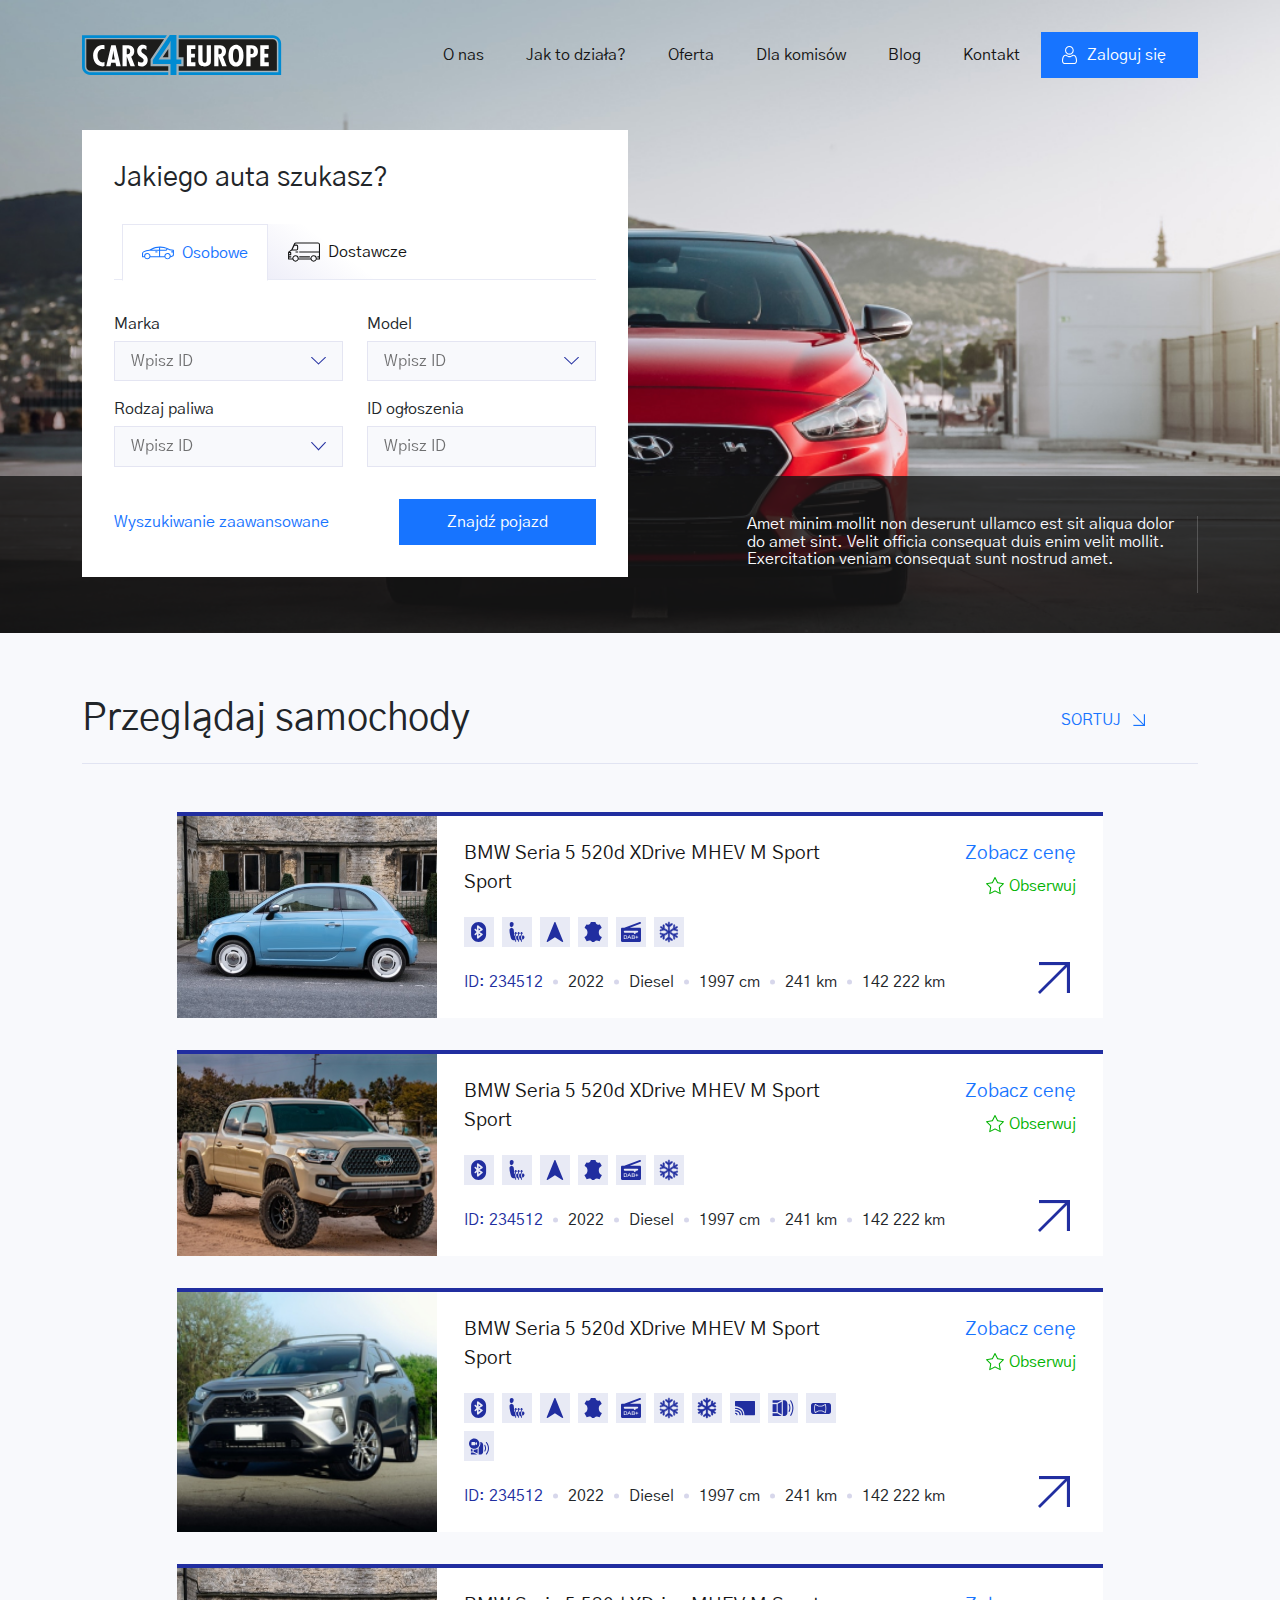
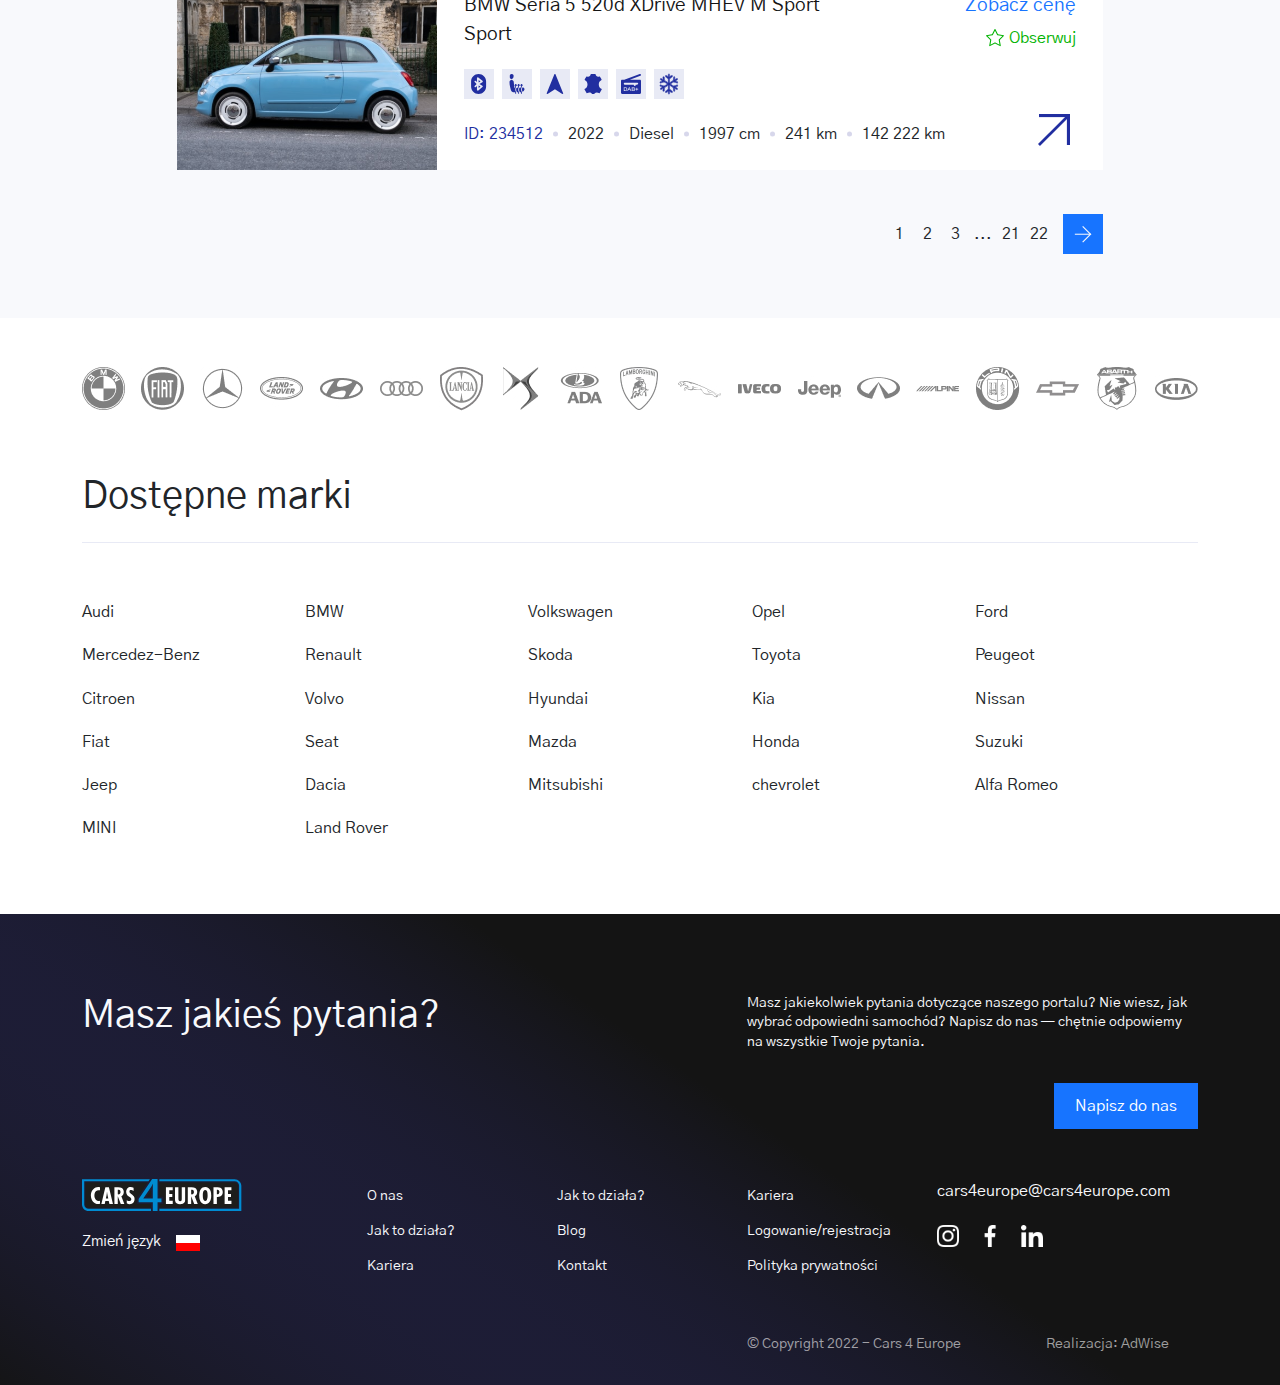
==== commit c514165e: "Uploaded Updated Code" ====
--- a/index.html
+++ b/index.html
@@ -8,1016 +8,839 @@
     <title>cars 4 Europe | home</title>
 
     <!-- Bootstrap -->
-    <link rel="stylesheet" href="https://cdn.jsdelivr.net/npm/bootstrap@4.0.0/dist/css/bootstrap.min.css" integrity="sha384-Gn5384xqQ1aoWXA+058RXPxPg6fy4IWvTNh0E263XmFcJlSAwiGgFAW/dAiS6JXm" crossorigin="anonymous" />
-
-    <link href="https://cdn.jsdelivr.net/npm/bootstrap@5.0.2/dist/css/bootstrap.min.css" rel="stylesheet" integrity="sha384-EVSTQN3/azprG1Anm3QDgpJLIm9Nao0Yz1ztcQTwFspd3yD65VohhpuuCOmLASjC" crossorigin="anonymous" />
+    <link rel="stylesheet" href="https://cdn.jsdelivr.net/npm/bootstrap@5.1.3/dist/css/bootstrap.min.css">
 
 
     <!-- Custom Css -->
     <link rel="stylesheet" href="assets/css/style.css" />
-    <link rel="stylesheet" media="screen and (max-width: 960px)" href="assets/css/responsive.css" />
-
-    <!-- Jquery -->
-    <script src="https://ajax.googleapis.com/ajax/libs/jquery/3.6.0/jquery.min.js"></script>
-
-
+
+    <!-- main css -->
+    <link rel="stylesheet" href="assets/css/main.css">
+    <link rel="stylesheet" href="assets/css/responsive.css" />
 </head>
 
 <body>
-
-    <!-- Header -->
-    <header id="index-header">
-
-        <!-- Navbar -->
-        <nav class="navbar navbar-trans navbar-expand-lg">
-            <div class="container">
-                <a class="navbar-brand" href="#"><img src="assets/images/brand logo.svg" alt="Cars 4 Europe" /></a>
-                <button class="navbar-toggler navbar-light" type="button" data-bs-toggle="collapse" data-bs-target="#navbarNavAltMarkup" aria-controls="navbarNavAltMarkup" aria-expanded="false" aria-label="Toggle navigation">
-          <span class="navbar-toggler-icon"></span>
-        </button>
-
-                <div class="collapse navbar-collapse" id="navbarNavAltMarkup">
-                    <div class="navbar-nav">
-                        <!-- <a class="nav-link active" aria-current="page" href="#">Home</a> -->
-                        <a class="nav-link" href="#">O nas</a>
-                        <a class="nav-link" href="#">Jak to działa?</a>
-                        <a class="nav-link" href="#">Oferta</a>
-                        <a class="nav-link" href="#">Dla komisów</a>
-                        <a class="nav-link" href="#">Blog</a>
-                        <a class="nav-link" href="#">Kontakt</a>
-
-                    </div>
-                </div>
-                <button class="btn btn-sm p-btn" type="button">
-                    <img src="assets/images/person icon.svg" alt="" /> Zaloguj się
-                  </button>
-            </div>
-        </nav>
-
-        <!-- Form -->
-        <div class="container ">
+    <!-- nav-bar -->
+    <div class="main-nav">
+        <div class="container">
+            <nav class="navbar">
+                <div class="l-part">
+                    <a href="index.php">
+                        <img src="assets/images/logo.svg" alt="">
+                    </a>
+                </div>
+                <div class="navbar-collapse">
+                    <ul class="navbar-nav">
+                        <li class="nav-item">
+                            <a href="javascript:void(0)">O nas</a>
+                        </li>
+                        <li class="nav-item">
+                            <a href="javascript:void(0)">Jak to działa?</a>
+                        </li>
+                        <li class="nav-item">
+                            <a href="javascript:void(0)">Oferta</a>
+                        </li>
+                        <li class="nav-item">
+                            <a href="javascript:void(0)">Dla komisów</a>
+                        </li>
+                        <li class="nav-item">
+                            <a href="javascript:void(0)">Blog</a>
+                        </li>
+                        <li class="nav-item">
+                            <a href="javascript:void(0)">Kontakt</a>
+                        </li>
+
+                    </ul>
+                </div>
+                <div class="r-part">
+                    <ul class="ot__nav">
+                        <li>
+                            <button type="button" class="navbar-toggler">
+                                <div class="menu-icon">
+                                    <div class="line-1 no-animation"></div>
+                                    <div class="line-2 no-animation"></div>
+                                    <div class="line-3 no-animation"></div>
+                                </div>
+                            </button>
+                        </li>
+                        <li>
+                            <a href="javascript:void(0)" class="main-btn with-icon">
+                                <svg xmlns="http://www.w3.org/2000/svg" width="15" height="18" fill="none"
+                                    viewBox="0 0 15 18">
+                                    <path fill="#fff"
+                                        d="M7.387 8.67c1.19 0 2.22-.427 3.061-1.27a4.198 4.198 0 0 0 1.269-3.065c0-1.19-.427-2.222-1.269-3.065A4.188 4.188 0 0 0 7.387 0c-1.19 0-2.22.427-3.062 1.27a4.197 4.197 0 0 0-1.269 3.065 4.2 4.2 0 0 0 1.269 3.066 4.19 4.19 0 0 0 3.062 1.27ZM5.07 2.017c.646-.647 1.404-.961 2.317-.961.912 0 1.67.314 2.316.96.646.648.96 1.406.96 2.32 0 .914-.314 1.673-.96 2.32-.646.646-1.404.96-2.316.96-.913 0-1.67-.314-2.317-.96a3.137 3.137 0 0 1-.96-2.32c0-.914.314-1.672.96-2.32Zm9.894 11.823c-.025-.35-.074-.733-.146-1.137a8.989 8.989 0 0 0-.28-1.143 5.655 5.655 0 0 0-.47-1.067 4.021 4.021 0 0 0-.707-.923 3.121 3.121 0 0 0-1.017-.64 3.512 3.512 0 0 0-1.299-.236c-.183 0-.36.076-.703.3l-.734.473a4.2 4.2 0 0 1-.948.418 3.764 3.764 0 0 1-1.16.188c-.386 0-.776-.064-1.16-.188a4.187 4.187 0 0 1-.949-.418c-.273-.175-.52-.334-.734-.474-.342-.223-.52-.299-.703-.299-.468 0-.904.08-1.299.236a3.119 3.119 0 0 0-1.017.64 4.02 4.02 0 0 0-.708.923 5.665 5.665 0 0 0-.47 1.067 8.993 8.993 0 0 0-.278 1.143c-.073.404-.122.787-.146 1.138-.024.344-.036.702-.036 1.063 0 .94.298 1.7.887 2.261.58.554 1.35.835 2.284.835h8.657c.935 0 1.704-.281 2.285-.835.589-.56.887-1.321.887-2.261 0-.363-.012-.72-.036-1.063Zm-1.577 2.561c-.384.366-.894.544-1.559.544H3.171c-.664 0-1.174-.178-1.558-.544-.376-.359-.56-.848-.56-1.497 0-.337.012-.67.034-.99a9.596 9.596 0 0 1 .377-2.032 4.61 4.61 0 0 1 .382-.868c.153-.267.328-.497.52-.682a2.07 2.07 0 0 1 .677-.421c.249-.099.527-.153.83-.16.037.019.103.056.21.126.216.141.465.302.741.479a5.25 5.25 0 0 0 1.191.533c.49.158.989.239 1.485.239a4.8 4.8 0 0 0 1.484-.24c.48-.154.88-.334 1.191-.532.283-.181.525-.338.742-.48a3.3 3.3 0 0 1 .21-.126c.302.008.58.062.83.16.267.107.495.249.676.422.193.185.368.414.52.682.16.281.288.573.382.867.098.308.181.647.246 1.009.066.366.11.711.132 1.024.022.319.033.652.033.99 0 .649-.183 1.138-.56 1.497Z" />
+                                </svg>
+                                <span>Zaloguj się</span>
+                            </a>
+                        </li>
+                    </ul>
+                </div>
+            </nav>
+        </div>
+    </div>
+
+    <header class="main-header">
+        <img src="assets/images/header-bg.jpg" class="header-bg" alt="" />
+        <div class="container">
             <div class="row">
-                <div class="col-md-6 index-header-form-div mt-30">
-                    <div class="col-md-12">
-
-                        <h1 class="pb-20">Jakiego auta szukasz?</h1>
-                    </div>
-
-                    <div class="col-md-12 tabs">
-                        <button id="header-tab1" onclick="switchHeaderForm(1)" class="header-tab-active ">
-                            <p >
-                                <img src="assets/images/car logo.svg" alt="" /> Osobowe
-                            </p>
-                    </button>
-
-                        <button id="header-tab2" onclick="switchHeaderForm(2)" class="header-tab-inactive r-tab">
-                        <p><img src="assets/images/truck logo.svg" alt="" /> Dostawcze</p>
-                    </button>
-                    </div>
-
-                    <div class="col-md-12">
-                        <form action="" id="header-form1">
+                <div class="col-lg-6 col-md-10 col-12">
+                    <form sction="" class="header-form">
+                        <h3>Jakiego auta szukasz?</h3>
+                        <div class="car-r">
+                            <div class="cr-wrap">
+                                <input type="radio" name="car" checked id="osobowe" />
+                                <label for="osobowe">
+                                    <svg xmlns="http://www.w3.org/2000/svg" width="32" height="32" fill="none"
+                                        viewBox="0 0 32 32">
+                                        <path fill="#1774FF" d="M13.311 14.372h2.13v1.067h-2.13v-1.067Z" />
+                                        <path fill="#1774FF"
+                                            d="m31.49 12.778-3.617-.518a18.427 18.427 0 0 0-2.05-1.088 17.905 17.905 0 0 0-7.418-1.6h-.628c-3.02.002-5.99.761-8.642 2.208l-1.825.997a12.563 12.563 0 0 0-6.089 1.654A2.436 2.436 0 0 0 0 16.539v3.167c0 .295.238.534.533.534H2.32a3.182 3.182 0 0 0 6.008 0h14.225a3.182 3.182 0 0 0 6.008 0h.19a.533.533 0 0 0 .199-.038l1.724-.694a2.017 2.017 0 0 0 1.273-1.882v-4.32a.533.533 0 0 0-.457-.528ZM7.41 19.6a2.13 2.13 0 1 1-4.173-.855 2.13 2.13 0 1 1 4.173.855Zm9.627-.427H8.52c0-1.767-1.43-3.2-3.195-3.2a3.198 3.198 0 0 0-3.194 3.2H1.065v-2.634c0-.488.262-.94.685-1.182a11.496 11.496 0 0 1 5.704-1.518h9.584v5.334Zm0-6.4H9.542l.103-.057a17.001 17.001 0 0 1 7.393-2.054v2.11Zm1.065-2.134h.301a16.826 16.826 0 0 1 6.265 1.202l-.93.932h-5.636v-2.134Zm9.54 8.96a2.13 2.13 0 1 1-4.172-.854 2.13 2.13 0 1 1 4.173.855Zm3.239-5.226h-1.598v1.066h1.598v2.187a.955.955 0 0 1-.603.891l-1.527.615c0-.05-.006-.098-.01-.147-.003-.049-.004-.107-.01-.16-.005-.053-.015-.107-.024-.16-.008-.053-.015-.107-.025-.155-.01-.049-.026-.103-.04-.153-.014-.05-.025-.102-.04-.152-.017-.05-.036-.097-.054-.145l-.053-.147c-.019-.048-.044-.092-.066-.137-.023-.045-.044-.095-.07-.14-.024-.047-.053-.086-.077-.128a1.68 1.68 0 0 0-.083-.135c-.03-.044-.059-.079-.088-.118-.03-.04-.063-.086-.096-.127-.034-.041-.066-.073-.1-.107-.032-.033-.07-.079-.106-.116-.037-.037-.073-.067-.11-.1-.036-.033-.076-.072-.116-.107-.04-.034-.082-.06-.122-.091-.04-.03-.081-.063-.124-.091-.042-.029-.09-.054-.136-.084a1.58 1.58 0 0 0-.126-.076c-.043-.023-.097-.047-.146-.07-.049-.024-.087-.045-.133-.064-.045-.02-.106-.04-.16-.058-.053-.02-.087-.035-.133-.049-.06-.019-.122-.032-.184-.047-.04-.01-.08-.023-.12-.031-.066-.014-.133-.021-.2-.03-.039-.006-.077-.015-.116-.019a3.2 3.2 0 0 0-3.52 3.184h-4.26V13.84h5.856a.531.531 0 0 0 .376-.156l1.381-1.383c.58.276 1.143.585 1.688.925a.528.528 0 0 0 .206.075l3.27.468v.604Z" />
+                                    </svg>
+                                    <span>Osobowe</span>
+                                </label>
+                            </div>
+                            <div class="cr-wrap">
+                                <input type="radio" name="car" id="dostawcze" />
+                                <label for="dostawcze">
+                                    <svg xmlns="http://www.w3.org/2000/svg" width="32" height="32" fill="none"
+                                        viewBox="0 0 32 32">
+                                        <path fill="#1774FF"
+                                            d="m1.002 15.126 2.357-1.574 2.698-5.928a2.118 2.118 0 0 1 1.905-1.18H29.87c1.177 0 2.13.955 2.13 2.134v14.4a.533.533 0 0 1-.532.534h-2.854a3.181 3.181 0 0 1-6.007 0H10.51a3.181 3.181 0 0 1-6.007 0H.586a.533.533 0 0 1-.533-.533v-6.4a1.68 1.68 0 0 1 .949-1.453Zm3.64-1.748h3.93a.533.533 0 0 0 .533-.533v-2.667a.533.533 0 0 0-.532-.533H6.505l-1.863 3.733Zm18.882 9.494a2.13 2.13 0 1 0 4.173-.854 2.13 2.13 0 1 0-4.173.854Zm-18.103 0a2.13 2.13 0 1 0 4.173-.854 2.13 2.13 0 1 0-4.173.854Zm-4.303-2.56h2.13v1.067h-2.13v1.066h3.195c0-1.767 1.43-3.2 3.194-3.2a3.197 3.197 0 0 1 3.195 3.2h11.714c0-1.767 1.43-3.2 3.195-3.2a3.197 3.197 0 0 1 3.194 3.2h2.13V21.38h-1.597v-1.067h1.597v-3.734h-19.7v-1.066h19.7V8.578c0-.59-.477-1.067-1.065-1.067H7.962a1.053 1.053 0 0 0-.944.572l-.224.495h1.778c.883 0 1.598.716 1.598 1.6v2.667a1.6 1.6 0 0 1-1.598 1.6H3.94l-2.35 1.569c-.013.009-.022.021-.035.031h1.16c.295 0 .533.239.533.533v2.134a.533.533 0 0 1-.532.533H1.118v1.067Zm0-2.134h1.065v-1.066H1.118v1.067Z" />
+                                        <path fill="#1774FF"
+                                            d="M10.17 15.512H7.507v1.067h2.663v-1.067Zm11.714 4.801h-10.65v1.066h10.65v-1.067Z" />
+                                    </svg>
+                                    <span>Dostawcze</span>
+                                </label>
+                            </div>
+                        </div>
+                        <div class="cr-container">
                             <div class="row">
-                                <div class="label-input-div col-md-6">
-
-                                    <label for="company">Marka</label>
-                                    <div class="dropdown" id="index-header-d1">
-                                        <a class="lb-color dropbtn h-flex-sb" onclick="triggerDropdown()" id="index-header-d1-btn">
-                                            <p id="index-header-d1-btn-p"> Honda</p>
-                                            <img src="assets/images/arrow down select.svg" alt="" id="open-dd">
-                                            <a id="hcs-clear-btn" onclick="clearDD()"><img src="assets/images/select cross.svg" alt=""></a>
-
-                                        </a>
-                                        <div class="dropdown-content" id="index-header-d1-con">
-                                            <a onclick="setDropdownVal(`Civic`)" style="border-top:  1px solid #39379a4d;" class="pt-10">Civic</a>
-                                            <a onclick="setDropdownVal(`Accord`)">Accord</a>
-                                            <a onclick="setDropdownVal(`City`)">City</a>
-
+                                <div class="col-md-6 col-12">
+                                    <div class="form-group">
+                                        <label for="" class="label-text">
+                                            Marka
+                                        </label>
+                                        <div class="custom-selectbox-wrap">
+                                            <a class="custom-selectbox-input" id="index-header-d1-btn">
+                                                <span class="selected-value">Wpisz ID</span>
+                                                <img class="drop" src="assets/images/arrow down select.svg" alt=""
+                                                    id="open-dd">
+                                                <span class="clear-btn"><img src="assets/images/select cross.svg"
+                                                        alt=""></span>
+                                            </a>
+                                            <div class="custom-select-droplist">
+                                                <a class="select-option" data-value="Civic">Civic</a>
+                                                <a class="select-option" data-value="Accord">Accord</a>
+                                                <a class="select-option" data-value="City">City</a>
+                                            </div>
+                                            <input type="text" name="marka" />
                                         </div>
                                     </div>
-
-
-                                    <!-- <select name="" id="home-company-select" onclick="setSelectBtn()">
-                                    <option disabled selected value = "0"> -- select an option -- </option>
-                    <option value="lorem1">lorem1</option>
-                    <option value="lorem2" onclick="setSelectBtn()">lorem2</option>
-                    <option value="lorem3" onclick="setSelectBtn()">lorem3</option>
-                    <option value="lorem4" onclick="setSelectBtn()">lorem4</option>
-                  </select> -->
-                                    <span id="hcs-clear-btn" class="select-btn" onclick="clearSelect()"><img src="assets/images/select cross.svg" alt=""></span>
-
-                                </div>
-
-                                <div class="label-input-div col-md-6">
-                                    <label for="model">Model</label>
-                                    <select name="" id="model" placeholder="Wybierz">
-                    <option value="">lorem1</option>
-                    <option value="">lorem2</option>
-                    <option value="">lorem3</option>
-                    <option value="">lorem4</option>
-                  </select>
-                                </div>
-
-                                <div class="label-input-div col-md-6">
-                                    <label for="type">Rodzaj paliwa</label>
-                                    <select name="" id="type" placeholder="Wybierz">
-                    <option value="">lorem1</option>
-                    <option value="">lorem2</option>
-                    <option value="">lorem3</option>
-                    <option value="">lorem4</option>
-                  </select>
-                                </div>
-
-                                <div class="label-input-div col-md-6">
-                                    <label for="product-id">ID ogłoszenia</label>
-                                    <input type="number" id="product-id" placeholder="Wpisz ID" />
-                                </div>
-                            </div>
-
-                        </form>
-                        <form action="" id="header-form2">
-                            <div class="row">
-                                <div class="label-input-div col-md-6">
-
-                                    <label for="company">Marka</label>
-                                    <select name="" id="home-company-select" onclick="setSelectBtn()">
-                                    <option disabled selected value = "0"> -- select an option -- </option>
-                    <option value="lorem1">lorem1</option>
-                    <option value="lorem2" onclick="setSelectBtn()">lorem2</option>
-                    <option value="lorem3" onclick="setSelectBtn()">lorem3</option>
-                    <option value="lorem4" onclick="setSelectBtn()">lorem4</option>
-                  </select>
-                                    <span id="hcs-clear-btn" class="select-btn" onclick="clearSelect()"><img src="assets/images/select cross.svg" alt=""></span>
-
-                                </div>
-
-                                <div class="label-input-div col-md-6">
-                                    <label for="model">Model</label>
-                                    <select name="" id="model" placeholder="Wybierz">
-                    <option value="">lorem1</option>
-                    <option value="">lorem2</option>
-                    <option value="">lorem3</option>
-                    <option value="">lorem4</option>
-                  </select>
-                                </div>
-
-                                <div class="label-input-div col-md-6">
-                                    <label for="type">Rodzaj paliwa</label>
-                                    <select name="" id="type" placeholder="Wybierz">
-                    <option value="">lorem1</option>
-                    <option value="">lorem2</option>
-                    <option value="">lorem3</option>
-                    <option value="">lorem4</option>
-                  </select>
-                                </div>
-
-                                <div class="label-input-div col-md-6">
-                                    <label for="product-id">ID ogłoszenia</label>
-                                    <input type="text" id="product-id" placeholder="numver" />
-                                </div>
-                            </div>
-
-                        </form>
-
-                    </div>
-
-                    <div class="row px-3">
-                        <div class="col-md-8 submit-form-div">
-                            <p class="lb-color">Wyszukiwanie zaawansowane</p>
-                        </div>
-                        <div class="col-md-4 submit-form-div">
-
-                            <button class="p-btn">Znajdź pojazd</button>
-                        </div>
-                    </div>
-
-
-                </div>
+                                </div>
+                                <div class="col-md-6 col-12">
+                                    <div class="form-group">
+                                        <label for="" class="label-text">
+                                            Model
+                                        </label>
+                                        <div class="custom-selectbox-wrap">
+                                            <a class="custom-selectbox-input" id="index-header-d1-btn">
+                                                <span class="selected-value">Wpisz ID</span>
+                                                <img class="drop" src="assets/images/arrow down select.svg" alt=""
+                                                    id="open-dd">
+                                                <span class="clear-btn"><img src="assets/images/select cross.svg"
+                                                        alt=""></span>
+                                            </a>
+                                            <div class="custom-select-droplist">
+                                                <a class="select-option" data-value="Civic">Civic</a>
+                                                <a class="select-option" data-value="Accord">Accord</a>
+                                                <a class="select-option" data-value="City">City</a>
+                                            </div>
+                                            <input type="text" name="marka" />
+                                        </div>
+                                    </div>
+                                </div>
+                                <div class="col-md-6 col-12">
+                                    <div class="form-group mb-0">
+                                        <label for="" class="label-text">
+                                            Rodzaj paliwa
+                                        </label>
+                                        <div class="custom-selectbox-wrap">
+                                            <a class="custom-selectbox-input" id="index-header-d1-btn">
+                                                <span class="selected-value">Wpisz ID</span>
+                                                <img class="drop" src="assets/images/arrow down select.svg" alt=""
+                                                    id="open-dd">
+                                                <span class="clear-btn"><img src="assets/images/select cross.svg"
+                                                        alt=""></span>
+                                            </a>
+                                            <div class="custom-select-droplist">
+                                                <a class="select-option" data-value="Civic">Civic</a>
+                                                <a class="select-option" data-value="Accord">Accord</a>
+                                                <a class="select-option" data-value="City">City</a>
+                                            </div>
+                                            <input type="text" name="marka" />
+                                        </div>
+                                    </div>
+                                </div>
+                                <div class="col-md-6 col-12">
+                                    <div class="form-group mb-0">
+                                        <label for="" class="label-text">
+                                            ID ogłoszenia
+                                        </label>
+                                        <div class="input-grp">
+                                            <input type="text" placeholder="Wpisz ID" />
+                                        </div>
+                                    </div>
+                                </div>
+                            </div>
+                        </div>
+                        <div class="cr-footer">
+                            <a href="javascript:void(0)" class="main-btn link-btn">
+                                Wyszukiwanie zaawansowane
+                            </a>
+                            <a href="javascript:void(0)" class="main-btn">
+                                Znajdź pojazd
+                            </a>
+                        </div>
+                    </form>
+                </div>
+
             </div>
         </div>
-
-        <!-- Header Overlay -->
-        <div class=" conatiner index-header-overlay">
-
-            <div class="row justify-content-end">
-                <div class="col-md-5">
-                    <p class="pb-10">
-                        Kupuj samochody online i wybierz dostawę do swojego salonu.
-                        <span class="bold"> 100% gwarancji zgodności </span>samochodu ze stanem faktycznym.
-                    </p>
+        <div class="head-bt">
+            <div class="container">
+                <div class="row justify-content-end">
+                    <div class="col-lg-5 col-12">
+                        <p class="para">
+                            Amet minim mollit non deserunt ullamco est sit aliqua dolor do amet sint. Velit officia consequat duis enim velit mollit. Exercitation veniam consequat sunt nostrud amet.
+                        </p>
+                    </div>
                 </div>
             </div>
         </div>
     </header>
 
-    <!-- Products -->
-    <section id="main">
-        <div class="container header">
-            <div class="row justify-content-between">
-                <div class="col-md-auto">
-                    <h1>Przeglądaj samochody</h1>
-                </div>
-                <div class="col-md-auto index-main-dropdown">
-
-                    <div class="dropdown">
-                        <p class="lb-color dropbtn">
-                            SORTUJ
-                            <img src="assets/images/light-blue-down-arrow.svg" alt="" />
-                        </p>
-                        <div class="dropdown-content">
-                            <a href="#">Link 1</a>
-                            <a href="#">Link 2</a>
-                            <a href="#">Link 3</a>
-                        </div>
-                    </div>
-
-                </div>
+    <section class="sec car-listing-sec">
+        <div class="container">
+            <div class="row">
+                <div class="col-12">
+                    <div class="sec-head-wrap">
+                        <h3 class="sec-head">
+                            Przeglądaj samochody
+                        </h3>
+                        <span href="javascript:void(0)" class="arrow-btn">
+                            <span>SORTUJ</span>
+                            <svg xmlns="http://www.w3.org/2000/svg" width="12" height="12" fill="none"
+                                viewBox="0 0 12 12">
+                                <path fill="#1774FF" d="m.728-.001 10.91 10.91-.728.727L0 .726z" />
+                                <path fill="#1774FF" d="M.364 10.835H12v1.164H.364z" />
+                                <path fill="#1774FF" d="M12 .361v11.636h-1.164V.361z" />
+                            </svg>
+                            <ul class="drop-list">
+                                <li>
+                                    <a href="javascript:void(0)">
+                                        Najnowsze
+                                    </a>
+                                </li>
+                                <li>
+                                    <a href="javascript:void(0)">
+                                        Najstarsze
+                                    </a>
+                                </li>
+                                <li>
+                                    <a href="javascript:void(0)">
+                                        Cena - rosnąco
+                                    </a>
+                                </li>
+                                <li>
+                                    <a href="javascript:void(0)">
+                                        Cena - malejąco
+                                    </a>
+                                </li>
+                            </ul>
+                        </span>
+                    </div>
+                </div>
+            </div>
+            <div class="row justify-content-center">
+                <div class="col-lg-10 col-md-6 col-12">
+                    <div class="car-card" data-url="#">
+                        <div class="car-img">
+                            <img src="assets/images/products/p01.svg" alt="" />
+                        </div>
+                        <div class="r-part">
+                            <svg xmlns="http://www.w3.org/2000/svg" width="32" height="32" fill="none"
+                                viewBox="0 0 32 32">
+                                <path fill="#212EA0" d="M0 30.061 29.09.971l1.94 1.94L1.94 32z" />
+                                <path fill="#212EA0" d="M28.898 31.03V0h3.103v31.03z" />
+                                <path fill="#212EA0" d="M.969.001h31.03v3.103H.969z" />
+                            </svg>
+                            <div class="details">
+                                <div class="lp">
+                                    <p class="title">BMW Seria 5 520d XDrive MHEV M Sport</p>
+                                    <p class="category">Sport</p>
+                                    <div class="icons-wrapper">
+                                        <div class="icons-div">
+                                            <div class="icon-c" data-tootltip="Bluetooth">
+                                                <img src="assets/images/icons/bluetooth.svg" alt=""
+                                                    class="i-bluettoth" />
+                                            </div>
+                                            <div class="icon-c" data-tootltip="Seat">
+                                                <img src="assets/images/icons/seat.svg" alt="" class="i-seat" />
+                                            </div>
+                                            <div class="icon-c" data-tootltip="Gps">
+                                                <img src="assets/images/icons/gps.svg" alt="" class="i-gps" />
+                                            </div>
+                                            <div class="icon-c" data-tootltip="Safety">
+                                                <img src="assets/images/icons/safety.svg" alt="" class="i-safety" />
+                                            </div>
+                                            <div class="icon-c" data-tootltip="Radio">
+                                                <img src="assets/images/icons/radio.svg" alt="" class="i-radio" />
+                                            </div>
+                                            <div class="icon-c" data-tootltip="AC">
+                                                <img src="assets/images/icons/ac.svg" alt="" class="i-ac" />
+                                            </div>
+                                        </div>
+                                        <svg xmlns="http://www.w3.org/2000/svg" width="32" height="32" fill="none"
+                                            viewBox="0 0 32 32">
+                                            <path fill="#212EA0" d="M0 30.061 29.09.971l1.94 1.94L1.94 32z" />
+                                            <path fill="#212EA0" d="M28.898 31.03V0h3.103v31.03z" />
+                                            <path fill="#212EA0" d="M.969.001h31.03v3.103H.969z" />
+                                        </svg>
+                                    </div>
+                                </div>
+                                <div class="rp">
+                                    <a href="">Zobacz cenę</a>
+                                    <div class="star-c">
+                                        <svg xmlns="http://www.w3.org/2000/svg" width="18" height="18" fill="none"
+                                            viewBox="0 0 18 18">
+                                            <path fill="#02B302"
+                                                d="M17.974 6.52a.527.527 0 0 0-.425-.359l-5.58-.81L9.472.293a.527.527 0 0 0-.946 0L6.031 5.35l-5.58.811a.527.527 0 0 0-.292.9l4.038 3.936-.953 5.557a.527.527 0 0 0 .765.556L9 14.486l4.99 2.624a.526.526 0 0 0 .766-.556l-.953-5.557L17.84 7.06a.527.527 0 0 0 .133-.54Zm-5.106 3.915a.527.527 0 0 0-.152.467l.82 4.777-4.29-2.255a.528.528 0 0 0-.491 0l-4.291 2.255.82-4.777a.527.527 0 0 0-.152-.467L1.66 7.05l4.797-.697a.527.527 0 0 0 .397-.288L9 1.719l2.145 4.347a.528.528 0 0 0 .397.288l4.797.697-3.471 3.384Z" />
+                                        </svg>
+                                        <span>Obserwuj</span>
+                                    </div>
+                                </div>
+                            </div>
+                            <div class="details-bottom">
+                                <ul class="dt-list">
+                                    <li class="lb-color">ID: 234512</li>
+                                    <li>2022</li>
+                                    <li>Diesel</li>
+                                    <li>1997 cm</li>
+                                    <li>241 km</li>
+                                    <li>142 222 km</li>
+                                </ul>
+                            </div>
+                        </div>
+                    </div>
+                </div>
+                <div class="col-lg-10 col-md-6 col-12">
+                    <div class="car-card" data-url="#">
+
+                        <div class="car-img">
+                            <img src="assets/images/car2.jpg" alt="" />
+                        </div>
+                        <div class="r-part">
+                            <svg xmlns="http://www.w3.org/2000/svg" width="32" height="32" fill="none"
+                                viewBox="0 0 32 32">
+                                <path fill="#212EA0" d="M0 30.061 29.09.971l1.94 1.94L1.94 32z" />
+                                <path fill="#212EA0" d="M28.898 31.03V0h3.103v31.03z" />
+                                <path fill="#212EA0" d="M.969.001h31.03v3.103H.969z" />
+                            </svg>
+                            <div class="details">
+                                <div class="lp">
+                                    <p class="title">BMW Seria 5 520d XDrive MHEV M Sport</p>
+                                    <p class="category">Sport</p>
+                                    <div class="icons-wrapper">
+                                        <div class="icons-div">
+                                            <div class="icon-c" data-tootltip="Bluetooth">
+                                                <img src="assets/images/icons/bluetooth.svg" alt=""
+                                                    class="i-bluettoth" />
+                                            </div>
+                                            <div class="icon-c" data-tootltip="Seat">
+                                                <img src="assets/images/icons/seat.svg" alt="" class="i-seat" />
+                                            </div>
+                                            <div class="icon-c" data-tootltip="Gps">
+                                                <img src="assets/images/icons/gps.svg" alt="" class="i-gps" />
+                                            </div>
+                                            <div class="icon-c" data-tootltip="Safety">
+                                                <img src="assets/images/icons/safety.svg" alt="" class="i-safety" />
+                                            </div>
+                                            <div class="icon-c" data-tootltip="Radio">
+                                                <img src="assets/images/icons/radio.svg" alt="" class="i-radio" />
+                                            </div>
+                                            <div class="icon-c" data-tootltip="AC">
+                                                <img src="assets/images/icons/ac.svg" alt="" class="i-ac" />
+                                            </div>
+                                        </div>
+                                        <svg xmlns="http://www.w3.org/2000/svg" width="32" height="32" fill="none"
+                                            viewBox="0 0 32 32">
+                                            <path fill="#212EA0" d="M0 30.061 29.09.971l1.94 1.94L1.94 32z" />
+                                            <path fill="#212EA0" d="M28.898 31.03V0h3.103v31.03z" />
+                                            <path fill="#212EA0" d="M.969.001h31.03v3.103H.969z" />
+                                        </svg>
+                                    </div>
+                                </div>
+                                <div class="rp">
+                                    <a href="">Zobacz cenę</a>
+                                    <div class="star-c">
+                                        <svg xmlns="http://www.w3.org/2000/svg" width="18" height="18" fill="none"
+                                            viewBox="0 0 18 18">
+                                            <path fill="#02B302"
+                                                d="M17.974 6.52a.527.527 0 0 0-.425-.359l-5.58-.81L9.472.293a.527.527 0 0 0-.946 0L6.031 5.35l-5.58.811a.527.527 0 0 0-.292.9l4.038 3.936-.953 5.557a.527.527 0 0 0 .765.556L9 14.486l4.99 2.624a.526.526 0 0 0 .766-.556l-.953-5.557L17.84 7.06a.527.527 0 0 0 .133-.54Zm-5.106 3.915a.527.527 0 0 0-.152.467l.82 4.777-4.29-2.255a.528.528 0 0 0-.491 0l-4.291 2.255.82-4.777a.527.527 0 0 0-.152-.467L1.66 7.05l4.797-.697a.527.527 0 0 0 .397-.288L9 1.719l2.145 4.347a.528.528 0 0 0 .397.288l4.797.697-3.471 3.384Z" />
+                                        </svg>
+                                        <span>Obserwuj</span>
+                                    </div>
+                                </div>
+                            </div>
+                            <div class="details-bottom">
+                                <ul class="dt-list">
+                                    <li class="lb-color">ID: 234512</li>
+                                    <li>2022</li>
+                                    <li>Diesel</li>
+                                    <li>1997 cm</li>
+                                    <li>241 km</li>
+                                    <li>142 222 km</li>
+                                </ul>
+                            </div>
+                        </div>
+                    </div>
+                </div>
+                <div class="col-lg-10 col-md-6 col-12">
+                    <div class="car-card" data-url="#">
+
+                        <div class="car-img">
+                            <img src="assets/images/car3.jpg" alt="" />
+                        </div>
+                        <div class="r-part">
+                            <svg xmlns="http://www.w3.org/2000/svg" width="32" height="32" fill="none"
+                                viewBox="0 0 32 32">
+                                <path fill="#212EA0" d="M0 30.061 29.09.971l1.94 1.94L1.94 32z" />
+                                <path fill="#212EA0" d="M28.898 31.03V0h3.103v31.03z" />
+                                <path fill="#212EA0" d="M.969.001h31.03v3.103H.969z" />
+                            </svg>
+                            <div class="details">
+                                <div class="lp">
+                                    <p class="title">BMW Seria 5 520d XDrive MHEV M Sport Sport</p>
+                                    <div class="icons-wrapper">
+                                        <div class="icons-div">
+                                            <div class="icon-c" data-tootltip="Bluetooth">
+                                                <img src="assets/images/icons/bluetooth.svg" alt=""
+                                                    class="i-bluettoth" />
+                                            </div>
+                                            <div class="icon-c" data-tootltip="Seat">
+                                                <img src="assets/images/icons/seat.svg" alt="" class="i-seat" />
+                                            </div>
+                                            <div class="icon-c" data-tootltip="Gps">
+                                                <img src="assets/images/icons/gps.svg" alt="" class="i-gps" />
+                                            </div>
+                                            <div class="icon-c" data-tootltip="Safety">
+                                                <img src="assets/images/icons/safety.svg" alt="" class="i-safety" />
+                                            </div>
+                                            <div class="icon-c" data-tootltip="Radio">
+                                                <img src="assets/images/icons/radio.svg" alt="" class="i-radio" />
+                                            </div>
+                                            <div class="icon-c" data-tootltip="AC">
+                                                <img src="assets/images/icons/ac.svg" alt="" class="i-ac" />
+                                            </div>
+                                            <div class="icon-c" data-tootltip="Snow">
+                                                <img src="assets/images/snow.svg" alt="" class="i-ac" />
+                                            </div>
+                                            <div class="icon-c" data-tootltip="Cast">
+                                                <img src="assets/images/cast.svg" alt="" class="i-ac" />
+                                            </div>
+                                            <div class="icon-c" data-tootltip="Reverse">
+                                                <img src="assets/images/back-camera.svg" alt="" class="i-ac" />
+                                            </div>
+                                            <div class="icon-c" data-tootltip="360 Camera">
+                                                <img src="assets/images/top-car.svg" alt="" class="i-ac" />
+                                            </div>
+                                            <div class="icon-c" data-tootltip="Back Camera">
+                                                <img src="assets/images/camera.svg" alt="" class="i-ac" />
+                                            </div>
+                                        </div>
+                                        <svg xmlns="http://www.w3.org/2000/svg" width="32" height="32" fill="none"
+                                            viewBox="0 0 32 32">
+                                            <path fill="#212EA0" d="M0 30.061 29.09.971l1.94 1.94L1.94 32z" />
+                                            <path fill="#212EA0" d="M28.898 31.03V0h3.103v31.03z" />
+                                            <path fill="#212EA0" d="M.969.001h31.03v3.103H.969z" />
+                                        </svg>
+                                    </div>
+                                </div>
+                                <div class="rp">
+                                    <a href="">Zobacz cenę</a>
+                                    <div class="star-c">
+                                        <svg xmlns="http://www.w3.org/2000/svg" width="18" height="18" fill="none"
+                                            viewBox="0 0 18 18">
+                                            <path fill="#02B302"
+                                                d="M17.974 6.52a.527.527 0 0 0-.425-.359l-5.58-.81L9.472.293a.527.527 0 0 0-.946 0L6.031 5.35l-5.58.811a.527.527 0 0 0-.292.9l4.038 3.936-.953 5.557a.527.527 0 0 0 .765.556L9 14.486l4.99 2.624a.526.526 0 0 0 .766-.556l-.953-5.557L17.84 7.06a.527.527 0 0 0 .133-.54Zm-5.106 3.915a.527.527 0 0 0-.152.467l.82 4.777-4.29-2.255a.528.528 0 0 0-.491 0l-4.291 2.255.82-4.777a.527.527 0 0 0-.152-.467L1.66 7.05l4.797-.697a.527.527 0 0 0 .397-.288L9 1.719l2.145 4.347a.528.528 0 0 0 .397.288l4.797.697-3.471 3.384Z" />
+                                        </svg>
+                                        <span>Obserwuj</span>
+                                    </div>
+                                </div>
+                            </div>
+                            <div class="details-bottom">
+                                <ul class="dt-list">
+                                    <li class="lb-color">ID: 234512</li>
+                                    <li>2022</li>
+                                    <li>Diesel</li>
+                                    <li>1997 cm</li>
+                                    <li>241 km</li>
+                                    <li>142 222 km</li>
+                                </ul>
+                            </div>
+                        </div>
+                    </div>
+                </div>
+                <div class="col-lg-10 col-md-6 col-12">
+                    <div class="car-card" data-url="#">
+
+                        <div class="car-img">
+                            <img src="assets/images/products/p01.svg" alt="" />
+                        </div>
+                        <div class="r-part">
+                            <svg xmlns="http://www.w3.org/2000/svg" width="32" height="32" fill="none"
+                                viewBox="0 0 32 32">
+                                <path fill="#212EA0" d="M0 30.061 29.09.971l1.94 1.94L1.94 32z" />
+                                <path fill="#212EA0" d="M28.898 31.03V0h3.103v31.03z" />
+                                <path fill="#212EA0" d="M.969.001h31.03v3.103H.969z" />
+                            </svg>
+                            <div class="details">
+                                <div class="lp">
+                                    <p class="title">BMW Seria 5 520d XDrive MHEV M Sport Sport</p>
+                                    <div class="icons-wrapper">
+                                        <div class="icons-div">
+                                            <div class="icon-c" data-tootltip="Bluetooth">
+                                                <img src="assets/images/icons/bluetooth.svg" alt=""
+                                                    class="i-bluettoth" />
+                                            </div>
+                                            <div class="icon-c" data-tootltip="Seat">
+                                                <img src="assets/images/icons/seat.svg" alt="" class="i-seat" />
+                                            </div>
+                                            <div class="icon-c" data-tootltip="Gps">
+                                                <img src="assets/images/icons/gps.svg" alt="" class="i-gps" />
+                                            </div>
+                                            <div class="icon-c" data-tootltip="Safety">
+                                                <img src="assets/images/icons/safety.svg" alt="" class="i-safety" />
+                                            </div>
+                                            <div class="icon-c" data-tootltip="Radio">
+                                                <img src="assets/images/icons/radio.svg" alt="" class="i-radio" />
+                                            </div>
+                                            <div class="icon-c" data-tootltip="AC">
+                                                <img src="assets/images/icons/ac.svg" alt="" class="i-ac" />
+                                            </div>
+                                        </div>
+                                        <svg xmlns="http://www.w3.org/2000/svg" width="32" height="32" fill="none"
+                                            viewBox="0 0 32 32">
+                                            <path fill="#212EA0" d="M0 30.061 29.09.971l1.94 1.94L1.94 32z" />
+                                            <path fill="#212EA0" d="M28.898 31.03V0h3.103v31.03z" />
+                                            <path fill="#212EA0" d="M.969.001h31.03v3.103H.969z" />
+                                        </svg>
+                                    </div>
+                                </div>
+                                <div class="rp">
+                                    <a href="">Zobacz cenę</a>
+                                    <div class="star-c">
+                                        <svg xmlns="http://www.w3.org/2000/svg" width="18" height="18" fill="none"
+                                            viewBox="0 0 18 18">
+                                            <path fill="#02B302"
+                                                d="M17.974 6.52a.527.527 0 0 0-.425-.359l-5.58-.81L9.472.293a.527.527 0 0 0-.946 0L6.031 5.35l-5.58.811a.527.527 0 0 0-.292.9l4.038 3.936-.953 5.557a.527.527 0 0 0 .765.556L9 14.486l4.99 2.624a.526.526 0 0 0 .766-.556l-.953-5.557L17.84 7.06a.527.527 0 0 0 .133-.54Zm-5.106 3.915a.527.527 0 0 0-.152.467l.82 4.777-4.29-2.255a.528.528 0 0 0-.491 0l-4.291 2.255.82-4.777a.527.527 0 0 0-.152-.467L1.66 7.05l4.797-.697a.527.527 0 0 0 .397-.288L9 1.719l2.145 4.347a.528.528 0 0 0 .397.288l4.797.697-3.471 3.384Z" />
+                                        </svg>
+                                        <span>Obserwuj</span>
+                                    </div>
+                                </div>
+                            </div>
+                            <div class="details-bottom">
+                                <ul class="dt-list">
+                                    <li class="lb-color">ID: 234512</li>
+                                    <li>2022</li>
+                                    <li>Diesel</li>
+                                    <li>1997 cm</li>
+                                    <li>241 km</li>
+                                    <li>142 222 km</li>
+                                </ul>
+                            </div>
+                        </div>
+                    </div>
+                </div>
+                <div class="col-lg-10 col-md-6 col-12">
+                    <ul class="pagination-wrap">
+                        <li>
+                            <a href="javascript:void(0)" class="page">
+                                1
+                            </a>
+                        </li>
+                        <li>
+                            <a href="javascript:void(0)" class="page">
+                                2
+                            </a>
+                        </li>
+                        <li>
+                            <a href="javascript:void(0)" class="page">
+                                3
+                            </a>
+                        </li>
+                        <li>
+                            <a href="javascript:void(0)" class="page disable">
+                                ...
+                            </a>
+                        </li>
+                        <li>
+                            <a href="javascript:void(0)" class="page">
+                                21
+                            </a>
+                        </li>
+                        <li>
+                            <a href="javascript:void(0)" class="page">
+                                22
+                            </a>
+                        </li>
+                        <li>
+                            <a href="javascript:void(0)" class="next-btn">
+                                <svg xmlns="http://www.w3.org/2000/svg" width="40" height="40" fill="none"
+                                    viewBox="0 0 40 40">
+                                    <path fill="#1774FF" d="M0 0h40v40H0z" />
+                                    <path fill="#F8F9FC" d="M11.842 19.714h15.427v1.029H11.842z" />
+                                    <path fill="#F8F9FC" d="m19.248 27.633 8.228-8.228.823.823-8.228 8.228z" />
+                                    <path fill="#F8F9FC" d="m20.07 12 8.228 8.228-.823.823-8.228-8.228z" />
+                                </svg>
+                            </a>
+                        </li>
+                    </ul>
+                </div>
+                
             </div>
         </div>
-
-        <div class="container c-container">
-            <div class="p-card" onclick="location.href='/product_card.html'">
-                <div class="img-sec">
-                    <img src="assets/images/products/p01.svg" alt="" />
-                </div>
-
-                <div class="details-sec">
-                    <p class="title">BMW Seria 5 520d XDrive MHEV M Sport</p>
-                    <p class="p-type">Sport</p>
-
-                    <div class="icons-div">
-
-                        <div class="icon-c">
-                            <img src="assets/images/icons/bluetooth.svg" alt="" class="i-bluettoth" />
-                            <p class="icon-tt bluetooth-tt">Bluetooth</p>
-                        </div>
-
-                        <div class="icon-c">
-                            <img src="assets/images/icons/seat.svg" alt="" class="i-seat" />
-                            <p class="icon-tt seat-tt">Seat</p>
-                        </div>
-                        <div class="icon-c">
-                            <img src="assets/images/icons/gps.svg" alt="" class="i-gps" />
-                            <p class="icon-tt gps-tt">Gps</p>
-                        </div>
-                        <div class="icon-c">
-                            <img src="assets/images/icons/safety.svg" alt="" class="i-safety" />
-                            <p class="icon-tt safety-tt">Safety</p>
-                        </div>
-                        <div class="icon-c">
-                            <img src="assets/images/icons/radio.svg" alt="" class="i-radio" />
-                            <p class="icon-tt radio-tt">Radio</p>
-                        </div>
-                        <div class="icon-c">
-                            <img src="assets/images/icons/ac.svg" alt="" class="i-ac" />
-                            <p class="icon-tt ac-tt">AC</p>
-                        </div>
-                    </div>
-
-                    <div class="details-div">
-                        <ul>
-                            <li class="lb-color">ID: 234512</li>
-                            <li>2022</li>
-                            <li>Diesel</li>
-                            <li>1997 cm</li>
-                            <li>241 km</li>
-                            <li>142 222 km</li>
-                        </ul>
-                    </div>
-                </div>
-
-                <div class="link-sec">
-                    <div class="up-div">
-                        <p class="title">Zobacz cenę</p>
-                        <div class="fav-div">
-                            <img src="assets/images/star.svg" alt="" />
-                            <p class="g-color">Obserwuj</p>
-                        </div>
-                    </div>
-
-                    <div class="down-div">
-                        <a href="/product_card.html">
-                            <img src="assets/images/db-arrow-up.svg" alt="" class="arrow-btn" /></a>
-                    </div>
-                </div>
-            </div>
-
-            <div class="p-card">
-                <div class="img-sec">
-                    <img src="assets/images/products/p02.svg" alt="" />
-                </div>
-
-                <div class="details-sec">
-                    <p class="title">BMW Seria 5 520d XDrive MHEV M Sport</p>
-                    <p class="p-type">Sport</p>
-                    <!-- 
-                    <div class="icons-div">
-                        <img src="assets/images/icons/bluetooth.svg" alt="" />
-                        <img src="assets/images/icons/seat.svg" alt="" />
-                        <img src="assets/images/icons/gps.svg" alt="" />
-                        <img src="assets/images/icons/safety.svg" alt="" />
-                        <img src="assets/images/icons/radio.svg" alt="" />
-                        <img src="assets/images/icons/ac.svg" alt="" />
-                        <img src="assets/images/icons/cast.svg" alt="" />
-                        <img src="assets/images/icons/sensor.svg" alt="" />
-                        <img src="assets/images/icons/pillow.svg" alt="" />
-                        <img src="assets/images/icons/camera.svg" alt="" />
-                        <img src="assets/images/icons/lock.svg" alt="" />
-                    </div> -->
-
-
-                    <div class="icons-div">
-                        <div class="icon-c">
-                            <img src="assets/images/icons/bluetooth.svg" alt="" onmouseover="showToolTip( `Bluettoth`)" />
-                            <p class="icon-tt">Bluettoth</p>
-                        </div>
-                        <div class="icon-c">
-                            <img src="assets/images/icons/seat.svg" alt="" />
-                            <p class="icon-tt">Seat</p>
-                        </div>
-                        <div class="icon-c">
-                            <img src="assets/images/icons/gps.svg" alt="" />
-                            <p class="icon-tt">Gps</p>
-                        </div>
-                        <div class="icon-c">
-                            <img src="assets/images/icons/safety.svg" alt="" />
-                            <p class="icon-tt">Safety</p>
-                        </div>
-                        <div class="icon-c">
-                            <img src="assets/images/icons/radio.svg" alt="" />
-                            <p class="icon-tt">Radio</p>
-                        </div>
-                        <div class="icon-c">
-                            <img src="assets/images/icons/ac.svg" alt="" />
-                            <p class="icon-tt">AC</p>
-                        </div>
-                    </div>
-
-
-                    <div class="details-div">
-                        <ul>
-                            <li class="lb-color">ID: 234512</li>
-                            <li>2022</li>
-                            <li>Diesel</li>
-                            <li>1997 cm</li>
-                            <li>241 km</li>
-                            <li>142 222 km</li>
-                        </ul>
-                    </div>
-                </div>
-
-                <div class="link-sec">
-                    <div class="up-div">
-                        <p class="title">Zobacz cenę</p>
-                        <div class="fav-div">
-                            <img src="assets/images/star.svg" alt="" />
-                            <p class="g-color">Obserwuj</p>
-                        </div>
-                    </div>
-
-                    <div class="down-div">
-                        <img src="assets/images/db-arrow-up.svg" alt="" class="arrow-btn" />
-                    </div>
-                </div>
-            </div>
-
-            <div class="p-card">
-                <div class="img-sec">
-                    <img src="assets/images/products/p03.svg" alt="" />
-                </div>
-
-                <div class="details-sec">
-                    <p class="title">BMW Seria 5 520d XDrive MHEV M Sport</p>
-                    <p class="p-type">Sport</p>
-
-                    <div class="icons-div">
-                        <img src="assets/images/icons/bluetooth.svg" alt="" />
-                        <img src="assets/images/icons/seat.svg" alt="" />
-                        <img src="assets/images/icons/gps.svg" alt="" />
-                        <img src="assets/images/icons/safety.svg" alt="" />
-                        <img src="assets/images/icons/radio.svg" alt="" />
-                        <img src="assets/images/icons/ac.svg" alt="" />
-                        <img src="assets/images/icons/cast.svg" alt="" />
-                        <img src="assets/images/icons/sensor.svg" alt="" />
-                        <img src="assets/images/icons/pillow.svg" alt="" />
-                        <img src="assets/images/icons/camera.svg" alt="" />
-
-                    </div>
-
-                    <div class="details-div">
-                        <ul>
-                            <li class="lb-color">ID: 234512</li>
-                            <li>2022</li>
-                            <li>Diesel</li>
-                            <li>1997 cm</li>
-                            <li>241 km</li>
-                            <li>142 222 km</li>
-                        </ul>
-                    </div>
-                </div>
-
-                <div class="link-sec">
-                    <div class="up-div">
-                        <p class="title">Zobacz cenę</p>
-                        <div class="fav-div">
-                            <img src="assets/images/star.svg" alt="" />
-                            <p class="g-color">Obserwuj</p>
-                        </div>
-                    </div>
-
-                    <div class="down-div">
-                        <img src="assets/images/db-arrow-up.svg" alt="" class="arrow-btn" />
-                    </div>
-                </div>
-            </div>
-
-            <div class="p-card">
-                <div class="img-sec">
-                    <img src="assets/images/products/p04.svg" alt="" />
-                </div>
-
-                <div class="details-sec">
-                    <p class="title">BMW Seria 5 520d XDrive MHEV M Sport</p>
-                    <p class="p-type">Sport</p>
-
-                    <div class="icons-div">
-                        <img src="assets/images/icons/bluetooth.svg" alt="" />
-                        <img src="assets/images/icons/seat.svg" alt="" />
-                        <img src="assets/images/icons/gps.svg" alt="" />
-                        <img src="assets/images/icons/safety.svg" alt="" />
-                        <img src="assets/images/icons/radio.svg" alt="" />
-                        <img src="assets/images/icons/ac.svg" alt="" />
-                        <img src="assets/images/icons/cast.svg" alt="" />
-
-                    </div>
-
-                    <div class="details-div">
-                        <ul>
-                            <li class="lb-color">ID: 234512</li>
-                            <li>2022</li>
-                            <li>Diesel</li>
-                            <li>1997 cm</li>
-                            <li>241 km</li>
-                            <li>142 222 km</li>
-                        </ul>
-                    </div>
-                </div>
-
-                <div class="link-sec">
-                    <div class="up-div">
-                        <p class="title">Zobacz cenę</p>
-                        <div class="fav-div">
-                            <img src="assets/images/star.svg" alt="" />
-                            <p class="g-color">Obserwuj</p>
-                        </div>
-                    </div>
-
-                    <div class="down-div">
-                        <img src="assets/images/db-arrow-up.svg" alt="" class="arrow-btn" />
-                    </div>
-                </div>
-            </div>
-
-            <div class="p-card">
-                <div class="img-sec">
-                    <img src="assets/images/products/p05.svg" alt="" />
-                </div>
-
-                <div class="details-sec">
-                    <p class="title">BMW Seria 5 520d XDrive MHEV M Sport</p>
-                    <p class="p-type">Sport</p>
-
-                    <div class="icons-div">
-                        <img src="assets/images/icons/bluetooth.svg" alt="" />
-                        <img src="assets/images/icons/seat.svg" alt="" />
-                        <img src="assets/images/icons/gps.svg" alt="" />
-                        <img src="assets/images/icons/safety.svg" alt="" />
-                        <img src="assets/images/icons/radio.svg" alt="" />
-                        <img src="assets/images/icons/ac.svg" alt="" />
-                        <img src="assets/images/icons/cast.svg" alt="" />
-                        <img src="assets/images/icons/sensor.svg" alt="" />
-                        <img src="assets/images/icons/pillow.svg" alt="" />
-                        <img src="assets/images/icons/camera.svg" alt="" />
-
-                    </div>
-
-                    <div class="details-div">
-                        <ul>
-                            <li class="lb-color">ID: 234512</li>
-                            <li>2022</li>
-                            <li>Diesel</li>
-                            <li>1997 cm</li>
-                            <li>241 km</li>
-                            <li>142 222 km</li>
-                        </ul>
-                    </div>
-                </div>
-
-                <div class="link-sec">
-                    <div class="up-div">
-                        <p class="title">Zobacz cenę</p>
-                        <div class="fav-div">
-                            <img src="assets/images/star.svg" alt="" />
-                            <p class="g-color">Obserwuj</p>
-                        </div>
-                    </div>
-
-                    <div class="down-div">
-                        <img src="assets/images/db-arrow-up.svg" alt="" class="arrow-btn" />
-                    </div>
-                </div>
-            </div>
-            <div class="p-card">
-                <div class="img-sec">
-                    <img src="assets/images/products/p06.svg" alt="" />
-                </div>
-
-                <div class="details-sec">
-                    <p class="title">BMW Seria 5 520d XDrive MHEV M Sport</p>
-                    <p class="p-type">Sport</p>
-
-                    <div class="icons-div">
-                        <img src="assets/images/icons/bluetooth.svg" alt="" />
-                        <img src="assets/images/icons/seat.svg" alt="" />
-                        <img src="assets/images/icons/gps.svg" alt="" />
-                        <img src="assets/images/icons/safety.svg" alt="" />
-                        <img src="assets/images/icons/radio.svg" alt="" />
-                        <img src="assets/images/icons/ac.svg" alt="" />
-                        <img src="assets/images/icons/cast.svg" alt="" />
-                        <img src="assets/images/icons/sensor.svg" alt="" />
-                        <img src="assets/images/icons/pillow.svg" alt="" />
-                        <img src="assets/images/icons/camera.svg" alt="" />
-                        <img src="assets/images/icons/lock.svg" alt="" />
-                    </div>
-
-                    <div class="details-div">
-                        <ul>
-                            <li class="lb-color">ID: 234512</li>
-                            <li>2022</li>
-                            <li>Diesel</li>
-                            <li>1997 cm</li>
-                            <li>241 km</li>
-                            <li>142 222 km</li>
-                        </ul>
-                    </div>
-                </div>
-
-                <div class="link-sec">
-                    <div class="up-div">
-                        <p class="title">Zobacz cenę</p>
-                        <div class="fav-div">
-                            <img src="assets/images/star.svg" alt="" />
-                            <p class="g-color">Obserwuj</p>
-                        </div>
-                    </div>
-
-                    <div class="down-div">
-                        <img src="assets/images/db-arrow-up.svg" alt="" class="arrow-btn" />
-                    </div>
-                </div>
-            </div>
-            <div class="p-card">
-                <div class="img-sec">
-                    <img src="assets/images/products/p07.svg" alt="" />
-                </div>
-
-                <div class="details-sec">
-                    <p class="title">BMW Seria 5 520d XDrive MHEV M Sport</p>
-                    <p class="p-type">Sport</p>
-
-                    <div class="icons-div">
-                        <img src="assets/images/icons/bluetooth.svg" alt="" />
-                        <img src="assets/images/icons/seat.svg" alt="" />
-                        <img src="assets/images/icons/gps.svg" alt="" />
-                        <img src="assets/images/icons/safety.svg" alt="" />
-                        <img src="assets/images/icons/radio.svg" alt="" />
-                        <img src="assets/images/icons/ac.svg" alt="" />
-                        <img src="assets/images/icons/cast.svg" alt="" />
-                        <img src="assets/images/icons/sensor.svg" alt="" />
-                        <img src="assets/images/icons/pillow.svg" alt="" />
-                        <img src="assets/images/icons/camera.svg" alt="" />
-                        <img src="assets/images/icons/lock.svg" alt="" />
-                    </div>
-
-                    <div class="details-div">
-                        <ul>
-                            <li class="lb-color">ID: 234512</li>
-                            <li>2022</li>
-                            <li>Diesel</li>
-                            <li>1997 cm</li>
-                            <li>241 km</li>
-                            <li>142 222 km</li>
-                        </ul>
-                    </div>
-                </div>
-
-                <div class="link-sec">
-                    <div class="up-div">
-                        <p class="title">Zobacz cenę</p>
-                        <div class="fav-div">
-                            <img src="assets/images/star.svg" alt="" />
-                            <p class="g-color">Obserwuj</p>
-                        </div>
-                    </div>
-
-                    <div class="down-div">
-                        <img src="assets/images/db-arrow-up.svg" alt="" class="arrow-btn" />
-                    </div>
-                </div>
-            </div>
-
-            <div class="p-card">
-                <div class="img-sec">
-                    <img src="assets/images/products/p08.svg" alt="" />
-                </div>
-
-                <div class="details-sec">
-                    <p class="title">BMW Seria 5 520d XDrive MHEV M Sport</p>
-                    <p class="p-type">Sport</p>
-
-                    <div class="icons-div">
-                        <img src="assets/images/icons/bluetooth.svg" alt="" />
-                        <img src="assets/images/icons/seat.svg" alt="" />
-                        <img src="assets/images/icons/gps.svg" alt="" />
-                        <img src="assets/images/icons/safety.svg" alt="" />
-                        <img src="assets/images/icons/radio.svg" alt="" />
-                        <img src="assets/images/icons/ac.svg" alt="" />
-                        <img src="assets/images/icons/cast.svg" alt="" />
-                        <img src="assets/images/icons/sensor.svg" alt="" />
-
-                    </div>
-
-                    <div class="details-div">
-                        <ul>
-                            <li class="lb-color">ID: 234512</li>
-                            <li>2022</li>
-                            <li>Diesel</li>
-                            <li>1997 cm</li>
-                            <li>241 km</li>
-                            <li>142 222 km</li>
-                        </ul>
-                    </div>
-                </div>
-
-                <div class="link-sec">
-                    <div class="up-div">
-                        <p class="title">Zobacz cenę</p>
-                        <div class="fav-div">
-                            <img src="assets/images/star.svg" alt="" />
-                            <p class="g-color">Obserwuj</p>
-                        </div>
-                    </div>
-
-                    <div class="down-div">
-                        <img src="assets/images/db-arrow-up.svg" alt="" class="arrow-btn" />
-                    </div>
-                </div>
-            </div>
-
-            <div class="p-card">
-                <div class="img-sec">
-                    <img src="assets/images/products/p09.svg" alt="" />
-                </div>
-
-                <div class="details-sec">
-                    <p class="title">BMW Seria 5 520d XDrive MHEV M Sport</p>
-                    <p class="p-type">Sport</p>
-
-                    <div class="icons-div">
-                        <img src="assets/images/icons/bluetooth.svg" alt="" />
-                        <img src="assets/images/icons/seat.svg" alt="" />
-                        <img src="assets/images/icons/gps.svg" alt="" />
-                        <img src="assets/images/icons/safety.svg" alt="" />
-                        <img src="assets/images/icons/radio.svg" alt="" />
-                        <img src="assets/images/icons/ac.svg" alt="" />
-                        <img src="assets/images/icons/cast.svg" alt="" />
-                        <img src="assets/images/icons/sensor.svg" alt="" />
-
-                    </div>
-
-                    <div class="details-div">
-                        <ul>
-                            <li class="lb-color">ID: 234512</li>
-                            <li>2022</li>
-                            <li>Diesel</li>
-                            <li>1997 cm</li>
-                            <li>241 km</li>
-                            <li>142 222 km</li>
-                        </ul>
-                    </div>
-                </div>
-
-                <div class="link-sec">
-                    <div class="up-div">
-                        <p class="title">Zobacz cenę</p>
-                        <div class="fav-div">
-                            <img src="assets/images/star.svg" alt="" />
-                            <p class="g-color">Obserwuj</p>
-                        </div>
-                    </div>
-
-                    <div class="down-div">
-                        <img src="assets/images/db-arrow-up.svg" alt="" class="arrow-btn" />
-                    </div>
-                </div>
-            </div>
-            <div class="p-card">
-                <div class="img-sec">
-                    <img src="assets/images/products/p10.svg" alt="" />
-                </div>
-
-                <div class="details-sec">
-                    <p class="title">BMW Seria 5 520d XDrive MHEV M Sport</p>
-                    <p class="p-type">Sport</p>
-
-                    <div class="icons-div">
-                        <img src="assets/images/icons/bluetooth.svg" alt="" />
-                        <img src="assets/images/icons/seat.svg" alt="" />
-                        <img src="assets/images/icons/gps.svg" alt="" />
-                        <img src="assets/images/icons/safety.svg" alt="" />
-                        <img src="assets/images/icons/radio.svg" alt="" />
-                        <img src="assets/images/icons/ac.svg" alt="" />
-                        <img src="assets/images/icons/cast.svg" alt="" />
-                        <img src="assets/images/icons/sensor.svg" alt="" />
-
-                    </div>
-
-                    <div class="details-div">
-                        <ul>
-                            <li class="lb-color">ID: 234512</li>
-                            <li>2022</li>
-                            <li>Diesel</li>
-                            <li>1997 cm</li>
-                            <li>241 km</li>
-                            <li>142 222 km</li>
-                        </ul>
-                    </div>
-                </div>
-
-                <div class="link-sec">
-                    <div class="up-div">
-                        <p class="title">Zobacz cenę</p>
-                        <div class="fav-div">
-                            <img src="assets/images/star.svg" alt="" />
-                            <p class="g-color">Obserwuj</p>
-                        </div>
-                    </div>
-
-                    <div class="down-div">
-                        <img src="assets/images/db-arrow-up.svg" alt="" class="arrow-btn" />
-                    </div>
-                </div>
-            </div>
-            <div class="p-card">
-                <div class="img-sec">
-                    <img src="assets/images/products/p11.svg" alt="" />
-                </div>
-
-                <div class="details-sec">
-                    <p class="title">BMW Seria 5 520d XDrive MHEV M Sport</p>
-                    <p class="p-type">Sport</p>
-
-                    <div class="icons-div">
-                        <img src="assets/images/icons/bluetooth.svg" alt="" />
-                        <img src="assets/images/icons/seat.svg" alt="" />
-                        <img src="assets/images/icons/gps.svg" alt="" />
-                        <img src="assets/images/icons/safety.svg" alt="" />
-                        <img src="assets/images/icons/radio.svg" alt="" />
-                        <img src="assets/images/icons/ac.svg" alt="" />
-                        <img src="assets/images/icons/cast.svg" alt="" />
-                        <img src="assets/images/icons/sensor.svg" alt="" />
-                        <img src="assets/images/icons/pillow.svg" alt="" />
-                        <img src="assets/images/icons/camera.svg" alt="" />
-                        <img src="assets/images/icons/lock.svg" alt="" />
-
-                    </div>
-
-                    <div class="details-div">
-                        <ul>
-                            <li class="lb-color">ID: 234512</li>
-                            <li>2022</li>
-                            <li>Diesel</li>
-                            <li>1997 cm</li>
-                            <li>241 km</li>
-                            <li>142 222 km</li>
-                        </ul>
-                    </div>
-                </div>
-
-                <div class="link-sec">
-                    <div class="up-div">
-                        <p class="title">Zobacz cenę</p>
-                        <div class="fav-div">
-                            <img src="assets/images/star.svg" alt="" />
-                            <p class="g-color">Obserwuj</p>
-                        </div>
-                    </div>
-
-                    <div class="down-div">
-                        <img src="assets/images/db-arrow-up.svg" alt="" class="arrow-btn" />
-                    </div>
-                </div>
-            </div>
-            <div class="p-card">
-                <div class="img-sec">
-                    <img src="assets/images/products/p12.svg" alt="" />
-                </div>
-
-                <div class="details-sec">
-                    <p class="title">BMW Seria 5 520d XDrive MHEV M Sport</p>
-                    <p class="p-type">Sport</p>
-
-                    <div class="icons-div">
-                        <img src="assets/images/icons/bluetooth.svg" alt="" />
-                        <img src="assets/images/icons/seat.svg" alt="" />
-                        <img src="assets/images/icons/gps.svg" alt="" />
-                        <img src="assets/images/icons/safety.svg" alt="" />
-                        <img src="assets/images/icons/radio.svg" alt="" />
-                        <img src="assets/images/icons/ac.svg" alt="" />
-                        <img src="assets/images/icons/cast.svg" alt="" />
-                        <img src="assets/images/icons/sensor.svg" alt="" />
-                        <img src="assets/images/icons/pillow.svg" alt="" />
-                        <img src="assets/images/icons/camera.svg" alt="" />
-                        <img src="assets/images/icons/lock.svg" alt="" />
-
-                    </div>
-
-                    <div class="details-div">
-                        <ul>
-                            <li class="lb-color">ID: 234512</li>
-                            <li>2022</li>
-                            <li>Diesel</li>
-                            <li>1997 cm</li>
-                            <li>241 km</li>
-                            <li>142 222 km</li>
-                        </ul>
-                    </div>
-                </div>
-
-                <div class="link-sec">
-                    <div class="up-div">
-                        <p class="title">Zobacz cenę</p>
-                        <div class="fav-div">
-                            <img src="assets/images/star.svg" alt="" />
-                            <p class="g-color">Obserwuj</p>
-                        </div>
-                    </div>
-
-                    <div class="down-div">
-                        <img src="assets/images/db-arrow-up.svg" alt="" class="arrow-btn" />
-                    </div>
-                </div>
-            </div>
-
-
-            <ul class="pagination-bar h-flex-e">
-                <li class="prev-btn"><img src="assets/images/pagination next.svg" alt=""></li>
-                <li class="page-active">1</li>
-                <li>2</li>
-                <li>3</li>
-                <li>...</li>
-                <li>21</li>
-                <li>22</li>
-                <li class="next-btn"><img src="assets/images/pagination next.svg" alt=""></li>
-            </ul>
-        </div>
-
     </section>
 
-    <!-- Company available list logo-->
-
-
-    <section class="index-company-list">
-
+
+    <section class="sec company-logo-sec">
         <div class="container">
             <div class="row">
-                <div class="col h-flex-sb">
-                    <a class="company-list-item"><img class="company-list-item-logo" src="assets/images/m1.svg" /></a>
-                    <a class="company-list-item"><img class="company-list-item-logo" src="assets/images/m2.svg" /></a>
-                    <a class="company-list-item"><img class="company-list-item-logo" src="assets/images/m3.svg" /></a>
-                    <a class="company-list-item"><img class="company-list-item-logo" src="assets/images/m4.svg" /></a>
-                    <a class="company-list-item"><img class="company-list-item-logo" src="assets/images/m5.svg" /></a>
-                    <a class="company-list-item"><img class="company-list-item-logo" src="assets/images/m6.svg" /></a>
-                    <a class="company-list-item"><img class="company-list-item-logo" src="assets/images/m7.svg" /></a>
-                    <a class="company-list-item"><img class="company-list-item-logo" src="assets/images/m8.svg" /></a>
-                    <a class="company-list-item"><img class="company-list-item-logo" src="assets/images/m9.svg" /></a>
-                    <a class="company-list-item"><img class="company-list-item-logo" src="assets/images/m10.svg" /></a>
-                    <a class="company-list-item"><img class="company-list-item-logo" src="assets/images/m11.svg" /></a>
-                    <a class="company-list-item"><img class="company-list-item-logo" src="assets/images/m12.svg" /></a>
-                    <a class="company-list-item"><img class="company-list-item-logo" src="assets/images/m13.svg" /></a>
-                    <a class="company-list-item"><img class="company-list-item-logo" src="assets/images/m14.svg" /></a>
-                    <a class="company-list-item"><img class="company-list-item-logo" src="assets/images/m15.svg" /></a>
-                    <a class="company-list-item"><img class="company-list-item-logo" src="assets/images/m16.svg" /></a>
-                    <a class="company-list-item"><img class="company-list-item-logo" src="assets/images/m17.svg" /></a>
+                <div class="col company-logo-wrap">
+                    <a class="company-list-item"><img class="company-list-item-logo" src="assets/images/logo1.jpg" /></a>
+                    <a class="company-list-item"><img class="company-list-item-logo" src="assets/images/logo2.jpg" /></a>
+                    <a class="company-list-item"><img class="company-list-item-logo" src="assets/images/logo3.jpg" /></a>
+                    <a class="company-list-item"><img class="company-list-item-logo" src="assets/images/logo4.jpg" /></a>
+                    <a class="company-list-item"><img class="company-list-item-logo" src="assets/images/logo5.jpg" /></a>
+                    <a class="company-list-item"><img class="company-list-item-logo" src="assets/images/logo6.jpg" /></a>
+                    <a class="company-list-item"><img class="company-list-item-logo" src="assets/images/logo7.jpg" /></a>
+                    <a class="company-list-item"><img class="company-list-item-logo" src="assets/images/logo8.jpg" /></a>
+                    <a class="company-list-item"><img class="company-list-item-logo" src="assets/images/logo9.jpg" /></a>
+                    <a class="company-list-item"><img class="company-list-item-logo" src="assets/images/logo10.jpg" /></a>
+                    <a class="company-list-item"><img class="company-list-item-logo" src="assets/images/logo11.jpg" /></a>
+                    <a class="company-list-item"><img class="company-list-item-logo" src="assets/images/logo12.jpg" /></a>
+                    <a class="company-list-item"><img class="company-list-item-logo" src="assets/images/logo13.jpg" /></a>
+                    <a class="company-list-item"><img class="company-list-item-logo" src="assets/images/logo14.jpg" /></a>
+                    <a class="company-list-item"><img class="company-list-item-logo" src="assets/images/logo15.jpg" /></a>
+                    <a class="company-list-item"><img class="company-list-item-logo" src="assets/images/logo16.jpg" /></a>
+                    <a class="company-list-item"><img class="company-list-item-logo" src="assets/images/logo17.jpg" /></a>
+                    <a class="company-list-item"><img class="company-list-item-logo" src="assets/images/logo18.jpg" /></a>
+                    <a class="company-list-item"><img class="company-list-item-logo" src="assets/images/logo19.jpg" /></a>
                 </div>
             </div>
         </div>
 
     </section>
 
-
     <!-- Available brands -->
-    <div class="container available-barnds-container pb-50">
-        <h1>Dostępne marki</h1>
-        <div class="row">
-            <ul class="available-barnds">
-                <li class="brand-li">Audi</li>
-                <li class="brand-li">BMW</li>
-                <li class="brand-li">Volkswagen</li>
-                <li class="brand-li">Opel</li>
-                <li class="brand-li">Ford</li>
-                <li class="brand-li">Mercedez-Benz</li>
-                <li class="brand-li">Renault</li>
-                <li class="brand-li">Skoda</li>
-                <li class="brand-li">Toyota</li>
-                <li class="brand-li">Peugeot</li>
-                <li class="brand-li">Citroen</li>
-                <li class="brand-li">Volvo</li>
-                <li class="brand-li">Hyundai</li>
-                <li class="brand-li">Kia</li>
-                <li class="brand-li">Nissan</li>
-                <li class="brand-li">Fiat</li>
-                <li class="brand-li">Seat</li>
-                <li class="brand-li">Mazda</li>
-                <li class="brand-li">Honda</li>
-                <li class="brand-li">Suzuki</li>
-                <li class="brand-li">Jeep</li>
-                <li class="brand-li">Dacia</li>
-                <li class="brand-li">Mitsubishi</li>
-                <li class="brand-li">chevrolet</li>
-                <li class="brand-li">Alfa Romeo</li>
-                <li class="brand-li">MINI</li>
-                <li class="brand-li">Land Rover</li>
-            </ul>
+    <div class="sec">
+        <div class="container">
+            <div class="row">
+                <div class="col-12">
+                    <div class="sec-head-wrap">
+                        <h3 class="sec-head">Dostępne marki</h3>
+                    </div>
+                    <ul class="available-barnds">
+                        <li class="brand-li">Audi</li>
+                        <li class="brand-li">BMW</li>
+                        <li class="brand-li">Volkswagen</li>
+                        <li class="brand-li">Opel</li>
+                        <li class="brand-li">Ford</li>
+                        <li class="brand-li">Mercedez-Benz</li>
+                        <li class="brand-li">Renault</li>
+                        <li class="brand-li">Skoda</li>
+                        <li class="brand-li">Toyota</li>
+                        <li class="brand-li">Peugeot</li>
+                        <li class="brand-li">Citroen</li>
+                        <li class="brand-li">Volvo</li>
+                        <li class="brand-li">Hyundai</li>
+                        <li class="brand-li">Kia</li>
+                        <li class="brand-li">Nissan</li>
+                        <li class="brand-li">Fiat</li>
+                        <li class="brand-li">Seat</li>
+                        <li class="brand-li">Mazda</li>
+                        <li class="brand-li">Honda</li>
+                        <li class="brand-li">Suzuki</li>
+                        <li class="brand-li">Jeep</li>
+                        <li class="brand-li">Dacia</li>
+                        <li class="brand-li">Mitsubishi</li>
+                        <li class="brand-li">chevrolet</li>
+                        <li class="brand-li">Alfa Romeo</li>
+                        <li class="brand-li">MINI</li>
+                        <li class="brand-li">Land Rover</li>
+                    </ul>
+                </div>
+            </div>
         </div>
     </div>
 
     <footer class="footer">
         <div class="container">
             <div class="row footer-header mb-50">
-                <div class="col-md-7">
-                    <h1>Masz jakieś pytania?</h1>
-                </div>
-                <div class="col-md-5">
-                    <p>Masz jakiekolwiek pytania dotyczące naszego portalu? Nie wiesz, jak wybrać odpowiedni samochód? Napisz do nas — chętnie odpowiemy na wszystkie Twoje pytania.</p>
-                    <button class="btn p-btn">
-                       <a href="mailto:cars4europe@cars4europe.com"> Napisz do nas</a></button>
+                <div class="col-lg-7 col-12">
+                    <h1 class="sec-head">Masz jakieś pytania?</h1>
+                </div>
+                <div class="col-lg-5 col-md-12 col-12">
+                    <p class="para">Masz jakiekolwiek pytania dotyczące naszego portalu? Nie wiesz, jak wybrać odpowiedni samochód?
+                        Napisz do nas — chętnie odpowiemy na wszystkie Twoje pytania.</p>
+                        <a href="mailto:cars4europe@cars4europe.com" class="main-btn"> Napisz do nas</a>
                 </div>
             </div>
             <div class="row">
-                <div class="col-md-2">
+                <div class="col-lg-3 col-md-4 col-6">
                     <a href="">
-                        <img src="assets/images/brand logo.svg" alt="" class="mb-30">
+                        <img src="assets/images/brand logo.svg" class="ft-logo" alt="" class="mb-30">
                     </a>
                     <div class="h-flex-sb">
-                        <a href="">
+                        <a href="" class="flag-text">
                             <p>Zmień język</p>
-                        </a>
-                        <a href="">
                             <img src="assets/images/flag logo.svg" alt="">
                         </a>
                     </div>
                 </div>
-                <div class="col-md-5 offset-1">
+                <div class="col-lg-2 col-md-4 col-6">
                     <ul class="footer-ul">
                         <li> <a href="">O nas</a></li>
                         <li> <a href="">Jak to działa?</a></li>
                         <li> <a href="">Kariera</a></li>
-                        <li> <a href="">Dla komisów</a></li>
+                    </ul>
+                </div>
+                <div class="col-lg-2 col-md-4 col-6">
+                    <ul class="footer-ul">
+                        <li> <a href="">Jak to działa?</a></li>
                         <li> <a href="">Blog</a></li>
+                        <li> <a href="">Kontakt</a></li>
+                    </ul>
+                </div>
+                <div class="col-lg-2 col-md-6 col-6">
+                    <ul class="footer-ul">
+                        <li> <a href="">Kariera</a></li>
                         <li> <a href="">Logowanie/rejestracja</a></li>
-                        <li> <a href="">Oferta</a></li>
-                        <li> <a href="">Kontakt</a></li>
                         <li> <a href="">Polityka prywatności</a></li>
-
                     </ul>
                 </div>
-                <div class="col-md-2 offset-1">
+                <div class="col-lg-3 col-md-6">
                     <a href="#" class="footer-link">cars4europe@cars4europe.com</a>
                     <div class="h-flex-s mt-20">
-                        <img src="assets/images/instagram (1) 1.svg" alt="" class="social-icon">
-                        <img src="assets/images/facebook (1) 1.svg" alt="" class="social-icon">
-                        <img src="assets/images/linkedin (1) 1.svg" alt="" class="social-icon">
+                        <a href="javascript:void(0)">
+                            <img src="assets/images/instagram (1) 1.svg" alt="" class="social-icon">
+                        </a>
+                        <a href="javascript:void(0)">
+                            <img src="assets/images/facebook (1) 1.svg" alt="" class="social-icon">
+                        </a>
+                        <a href="javascript:void(0)">
+                            <img src="assets/images/linkedin (1) 1.svg" alt="" class="social-icon">
+                        </a>
                     </div>
                 </div>
             </div>
-            <div class="row copyright mt-30">
-                <div class="col-md-auto">
-                    <p>© Copyright 2022 - Cars 4 Europe</p>
-                </div>
-                <div class="col-md-auto offset-1">
-                    <p>Realizacja: AdWise</p>
+            <div class="row mt-30">
+                <div class="col-lg-3 offset-lg-7 col-6">
+                    <div class="col-md-auto">
+                        <p class="copy-text">© Copyright 2022 - Cars 4 Europe</p>
+                    </div>
+                </div>
+                <div class="col-lg-2  col-6">
+                    <div class="col-md-auto offset-1">
+                        <p class="copy-text">Realizacja: AdWise</p>
+                    </div>
                 </div>
             </div>
         </div>
     </footer>
 
+    <!-- Jquery  -->
+    <script src="https://code.jquery.com/jquery-3.6.0.min.js"></script>
     <!-- Bootstrap -->
-    <script src="https://cdn.jsdelivr.net/npm/bootstrap@5.0.2/dist/js/bootstrap.bundle.min.js" integrity="sha384-MrcW6ZMFYlzcLA8Nl+NtUVF0sA7MsXsP1UyJoMp4YLEuNSfAP+JcXn/tWtIaxVXM" crossorigin="anonymous"></script>
-
-
-    <!-- Custom JS -->
-    <script src="assets/js/app.js"></script>
+    <script src="https://cdn.jsdelivr.net/npm/bootstrap@5.1.3/dist/js/bootstrap.min.js"></script>
+    <script src="https://cdn.jsdelivr.net/npm/bootstrap@5.1.3/dist/js/bootstrap.bundle.min.js"></script>
+    <!-- <script src="assets/js/app.js"></script> -->
+    <script>
+        let menuIcon = document.querySelector(".menu-icon");
+        let lines = Array.from(menuIcon.children);
+
+        function toggleMenu(e) {
+            lines.forEach(line => {
+                menuIcon.classList.toggle("active");
+                line.classList.toggle("active");
+                line.classList.toggle("no-animation");
+            });
+
+        }
+        menuIcon.addEventListener("click", toggleMenu);
+
+        $('.menu-icon').click(function () {
+            $('.navbar-collapse').slideToggle();
+        });
+
+        if ($('.custom-selectbox-wrap').length) {
+            $('.custom-selectbox-wrap').each(function () {
+                var thisEl = $(this);
+                var droplist = $(this).find('.custom-select-droplist');
+                var selectedValEl = $(this).find('.custom-selectbox-input .selected-value');
+                var selectInput = $(this).find('.custom-selectbox-input');
+                var input = $(this).find('input');
+                var options = $(this).find('.custom-select-droplist .select-option');
+                var clearBtn = $(this).find('.clear-btn');
+
+                options.each(function () {
+                    $(this).click(function () {
+                        var selectVal = $(this).data('value');
+                        $(this).siblings().removeClass('active');
+                        $(this).addClass('active');
+                        setInputVal(selectedValEl, input, selectVal, thisEl);
+                    })
+                });
+                clearBtn.click(function () {
+                    input.val('');
+                    setInputVal(selectedValEl, input, '', thisEl);
+                    selectClose(thisEl);
+                });
+                selectInput.click(function () {
+                    $('.custom-selectbox-wrap').removeClass('active');
+                    selectOpen(thisEl);
+                });
+            });
+
+            function setInputVal(el, input, selectVal, prent) {
+                if (selectVal != '') {
+                    el.html(selectVal);
+                    input.val(selectVal);
+                    prent.addClass('has-selected-val');
+                } else {
+                    el.html('Select Marko');
+                    input.val(selectVal);
+                    prent.removeClass('has-selected-val');
+                    prent.find('.select-option').removeClass('active');
+                }
+                selectClose(prent);
+                console.log("input-val", input.val());
+            }
+
+            function selectOpen(el) {
+                el.addClass('active');
+            }
+
+            function selectClose(el) {
+                el.removeClass('active');
+            }
+            $('html').click(function (event) {
+                if ($(event.target).closest('.custom-selectbox-wrap').length === 0) {
+                    $('.custom-selectbox-wrap').removeClass('active');
+                }
+            });
+        }
+    </script>
 </body>
 
 </html>--- a/assets/css/style.css
+++ b/assets/css/style.css
@@ -1,41 +1,12 @@
-* {
-    padding: 0;
-    margin: 0;
-    box-sizing: border-box;
-}
-
-:root {
-    --p-black: #141414;
-    --p-white: #f8f9fc;
-    --m-blue: #212ea0;
-    --l-blue: #1774ff;
-    --p-green: #02b302;
-    --gotham-medium: gotham-medium;
-    --gotham-book: gotham-book;
-}
-
-@font-face {
-    font-family: gotham-medium;
-    src: url(/assets/fonts/Gotham\ Medium.otf);
-}
-
-@font-face {
-    font-family: gotham-book;
-    src: url(/assets/fonts/GothamBook.ttf);
-}
-
-@font-face {
-    font-family: temp;
-    src: url(/assets/fonts/Poppins-Regular.ttf);
-}
+
 
 body {
-    font-family: var(--gotham-book);
+     
     position: relative;
 }
 
 h1 {
-    font-family: var(--gotham-book);
+     
     font-size: 2.1rem;
 }
 
@@ -55,7 +26,7 @@
 }
 
 .bold {
-    font-family: var(--gotham-medium);
+     
 }
 
 .lb-color {
@@ -842,9 +813,7 @@
 
 /* index-company-list */
 
-.index-company-list {
-    padding: 100px 0px;
-}
+
 
 .index-company-list .company-list-item {
     /* padding: 10px; */
@@ -863,14 +832,14 @@
 
 .available-barnds {
     list-style: none;
-    display: flex;
-    flex-direction: row;
-    flex-wrap: wrap;
+    display: grid;
+    grid-template-columns: repeat(5, 1fr);
+
 }
 
 .available-barnds .brand-li {
-    width: 16.6666%;
-    padding: 7px;
+    width: 100%;
+    padding: 0.6rem 0px;
 }
 
 .available-barnds .brand-li a {
@@ -902,20 +871,21 @@
 
 .footer-ul {
     list-style: none;
-    display: flex;
-    flex-direction: row;
-    flex-wrap: wrap;
+    margin-bottom: 20px;
 }
 
 .footer-ul li {
-    width: 33.3333%;
     padding: 7px 0px;
-    font-size: 13px;
+    font-size: 14px;
 }
 
 .footer-ul li a {
     text-decoration: none;
     color: var(--p-white);
+    transition: 0.2s ease-in-out;
+}
+.footer-ul li a:hover{
+    color: var(--light-blue);
 }
 
 .footer .footer-link {
@@ -942,7 +912,8 @@
 
 #pc-main {
     background-color: var(--p-white);
-    padding: 50px 0px;
+    padding: 30px 0px;
+    padding-bottom: 50px;
 }
 
 
@@ -954,13 +925,14 @@
 
 .pc-breadcrumb .bc-back-btn {
     text-decoration: none;
-    color: var(--m-blue);
+    color: var(--blue);
     padding: 0;
-    font-size: 18px;
+    font-size: 16px;
     margin-right: 20px;
-}
-
-.pc-breadcrumb .bc-back-btn img {
+    text-transform: uppercase;
+}
+
+.pc-breadcrumb .bc-back-btn svg {
     width: 8px;
     padding: 0;
     margin-right: 5px;
@@ -968,19 +940,19 @@
 
 .pc-breadcrumb .bc-btn {
     text-decoration: none;
-    color: var(--m-blue);
+    color: var(--blue);
     text-transform: capitalize;
     padding: 0;
     margin: 10px;
-    font-size: 16px;
+    font-size: 12px;
 }
 
 .pc-breadcrumb .bc-arrow {
-    padding-left: 5px;
-}
-
-.pc-breadcrumb .bc-arrow img {
-    width: 7px;
+    padding-left: 0px;
+}
+
+.pc-breadcrumb .bc-arrow svg {
+    width: 7px !important;
 }
 
 .pc-content-div {
@@ -1124,9 +1096,9 @@
 }
 
 .pc-main-info {
-    padding: 40px 0px 0px;
-    margin-top: 40px;
-    border-top: 1px solid #212ea02a;
+    /* padding: 40px 0px 0px; */
+    /* margin-top: 40px; */
+    /* border-top: 1px solid #212ea02a; */
 }
 
 .pc-main-info .col-4 {
@@ -1211,7 +1183,7 @@
     color: var(--p-white);
 }
 
-#pc-contact-us .pc-contact-form {
+/* #pc-contact-us .pc-contact-form {
     border-left: 2px solid #636dc528;
 }
 
@@ -1230,11 +1202,11 @@
     background-color: var(--p-green);
     margin: 10px 0px;
     width: auto;
-}
+} */
 
 .swiper {
     width: 100%;
-    height: 100%;
+    /* height: 100%; */
 }
 
 .swiper-slide {
@@ -1265,7 +1237,7 @@
 
 .swiper {
     width: 100%;
-    height: 300px;
+    /* height: 300px; */
     margin-left: auto;
     margin-right: auto;
 }
@@ -1286,7 +1258,7 @@
 }
 
 .mySwiper2 {
-    height: 80%;
+    /* height: 80%; */
     width: 100%;
 }
 
--- a/assets/css/main.css
+++ b/assets/css/main.css
@@ -0,0 +1,2064 @@
+@import url("https://fonts.googleapis.com/css2?family=Gothic+A1:wght@100;200;300;400;500;600;700;800;900&display=swap");
+* {
+    padding: 0;
+    margin: 0;
+    -webkit-box-sizing: border-box;
+    box-sizing: border-box;
+    font-family: 'Gothic A1', sans-serif;
+}
+
+:root {
+    --black: #141414;
+    --p-white: #f8f9fc;
+    --white: #fff;
+    --blue: #212ea0;
+    --light-blue: #1774ff;
+    --green: #02b302;
+}
+
+@font-face {
+    font-family: 'gothamMedium';
+    src: url("../fonts/gotham-medium.otf");
+}
+
+@font-face {
+    font-family: 'gothamBook';
+    src: url("../fonts/gotham-book.ttf");
+}
+
+li {
+    list-style: none;
+}
+
+a {
+    text-decoration: none;
+}
+
+ul {
+    margin-bottom: 0;
+    padding-left: 0;
+}
+
+.para {
+    font-weight: 400;
+    line-height: 140%;
+    font-size: 16px;
+}
+
+.main-btn {
+    outline: none;
+    border: none;
+    background: var(--light-blue);
+    color: var(--white);
+    padding: 0.7rem 1.3rem;
+    -webkit-transition: 0.2s ease-in-out;
+    transition: 0.2s ease-in-out;
+    font-size: 16px;
+    display: inline-block;
+}
+
+.main-btn:hover {
+    background: var(--blue) !important;
+    color: var(--white);
+}
+
+.main-btn.with-icon {
+    display: -webkit-box;
+    display: -ms-flexbox;
+    display: flex;
+    -webkit-box-align: center;
+    -ms-flex-align: center;
+    align-items: center;
+    gap: 10px;
+    color: var(--white);
+    font-size: 16px;
+}
+
+.main-btn.with-icon span {
+    font-size: 16px;
+    color: var(--white);
+}
+
+.main-btn.with-icon:hover span {
+    color: var(--white);
+}
+
+.main-btn.green-btn {
+    background: var(--green);
+    gap: 15px;
+}
+
+.main-btn.green-btn span {
+    color: var(--black) !important;
+}
+
+.main-btn.green-btn:hover {
+    background: var(--green) !important;
+}
+
+.main-btn.green-btn:hover span {
+    color: var(--black) !important;
+}
+
+.main-btn.link-btn {
+    background: transparent;
+    color: var(--light-blue);
+    padding: 0px 0px;
+}
+
+.main-btn.link-btn:hover {
+    background: transparent !important;
+    color: var(--blue);
+}
+
+@media (max-width: 991px) {
+    .main-btn {
+        padding: 0.55rem 1.3rem;
+    }
+}
+
+.form-group {
+    width: 100%;
+    position: relative;
+    margin-bottom: 1em;
+}
+
+.form-group .input-grp {
+    position: relative;
+    width: 100%;
+}
+
+.form-group .input-grp input,
+.form-group .input-grp textarea,
+.form-group .input-grp select {
+    width: 100%;
+    background: var(--p-white);
+    padding: 0.45rem 1rem;
+    border: 1px solid rgba(56, 55, 154, 0.1);
+    font-size: 16px;
+}
+
+.form-group .input-grp input:focus,
+.form-group .input-grp textarea:focus,
+.form-group .input-grp select:focus {
+    -webkit-box-shadow: none !important;
+    box-shadow: none !important;
+    border: 1px solid var(--light-blue);
+    outline: none;
+}
+
+.form-group .input-grp input::-webkit-input-placeholder,
+.form-group .input-grp textarea::-webkit-input-placeholder,
+.form-group .input-grp select::-webkit-input-placeholder {
+    font-size: 16px;
+    opacity: 0.60;
+    color: var(--black);
+}
+
+.form-group .input-grp input:-ms-input-placeholder,
+.form-group .input-grp textarea:-ms-input-placeholder,
+.form-group .input-grp select:-ms-input-placeholder {
+    font-size: 16px;
+    opacity: 0.60;
+    color: var(--black);
+}
+
+.form-group .input-grp input::-ms-input-placeholder,
+.form-group .input-grp textarea::-ms-input-placeholder,
+.form-group .input-grp select::-ms-input-placeholder {
+    font-size: 16px;
+    opacity: 0.60;
+    color: var(--black);
+}
+
+.form-group .input-grp input::placeholder,
+.form-group .input-grp textarea::placeholder,
+.form-group .input-grp select::placeholder {
+    font-size: 16px;
+    opacity: 0.60;
+    color: var(--black);
+}
+
+.label-text {
+    font-size: 16px;
+    margin-bottom: 5px;
+}
+
+.custom-selectbox-wrap {
+    position: relative;
+    width: 100%;
+}
+
+.custom-selectbox-wrap.active .custom-selectbox-input {
+    background: var(--white);
+    border-bottom-color: var(--white);
+}
+
+.custom-selectbox-wrap.active .custom-select-droplist {
+    display: block;
+}
+
+.custom-selectbox-wrap.has-selected-val .clear-btn {
+    display: block !important;
+}
+
+.custom-selectbox-wrap.has-selected-val .custom-selectbox-input>img {
+    display: none;
+}
+
+.custom-selectbox-wrap.has-selected-val .custom-selectbox-input span {
+    opacity: 1;
+}
+
+.custom-selectbox-wrap>input {
+    display: none;
+}
+
+.custom-selectbox-wrap .custom-selectbox-input {
+    background: var(--p-white);
+    padding: 0.45rem 1rem;
+    border: 1px solid rgba(56, 55, 154, 0.1);
+    font-size: 16px;
+    width: 100%;
+    display: block;
+    position: relative;
+    cursor: pointer;
+}
+
+.custom-selectbox-wrap .custom-selectbox-input>img,
+.custom-selectbox-wrap .custom-selectbox-input .clear-btn {
+    position: absolute;
+    top: 50%;
+    right: 1rem;
+    -webkit-transform: translateY(-50%);
+    transform: translateY(-50%);
+    z-index: 5;
+    display: block;
+}
+
+.custom-selectbox-wrap .custom-selectbox-input>img {
+    width: 15px;
+    pointer-events: none;
+}
+
+.custom-selectbox-wrap .custom-selectbox-input .clear-btn {
+    cursor: pointer;
+    display: none;
+}
+
+.custom-selectbox-wrap .custom-selectbox-input span {
+    font-size: 16px;
+    color: var(--black);
+    font-size: 16px;
+    opacity: 0.60;
+    color: var(--black);
+}
+
+.custom-selectbox-wrap .custom-select-droplist {
+    width: 100%;
+    display: -webkit-box;
+    display: -ms-flexbox;
+    display: flex;
+    -webkit-box-orient: vertical;
+    -webkit-box-direction: normal;
+    -ms-flex-direction: column;
+    flex-direction: column;
+    background: var(--white);
+    padding: 0em 1em;
+    padding-bottom: 0.5em;
+    border: 1px solid rgba(56, 55, 154, 0.1);
+    border-top-color: var(--white);
+    position: absolute;
+    top: 99%;
+    z-index: 99;
+    display: none;
+}
+
+.custom-selectbox-wrap .custom-select-droplist .select-option {
+    position: relative;
+    display: block;
+    padding: 0.2rem 0em;
+    -webkit-transition: 0.2s ease-in-out;
+    transition: 0.2s ease-in-out;
+    cursor: pointer;
+}
+
+.custom-selectbox-wrap .custom-select-droplist .select-option:hover,
+.custom-selectbox-wrap .custom-select-droplist .select-option.active {
+    color: var(--light-blue);
+}
+
+.custom-selectbox-wrap .custom-select-droplist .select-option:nth-child(1) {
+    border-top: 1px solid rgba(33, 46, 160, 0.1);
+    padding-top: 0.7em;
+}
+
+.sec-head-wrap {
+    display: -webkit-box;
+    display: -ms-flexbox;
+    display: flex;
+    -webkit-box-align: center;
+    -ms-flex-align: center;
+    align-items: center;
+    -webkit-box-pack: justify;
+    -ms-flex-pack: justify;
+    justify-content: space-between;
+    padding: 1.3rem 0px;
+    padding-top: 0;
+    border-bottom: 1px solid rgba(33, 46, 160, 0.1);
+    margin-bottom: 3rem;
+}
+
+.sec-head-wrap .sec-head {
+    margin-bottom: 0;
+}
+
+.sec-head {
+    font-size: 38px;
+    font-weight: 400;
+}
+
+.sec {
+    padding: 4rem 0px;
+    overflow: hidden;
+    position: relative;
+}
+
+.arrow-btn {
+    display: -webkit-box;
+    display: -ms-flexbox;
+    display: flex;
+    -webkit-box-align: center;
+    -ms-flex-align: center;
+    align-items: center;
+    gap: 12px;
+    position: relative;
+    min-width: 150px;
+    -webkit-transition: 0.2s ease-in-out;
+    transition: 0.2s ease-in-out;
+    padding: 0.5rem 0.8rem;
+}
+
+.arrow-btn span {
+    color: var(--light-blue);
+    font-size: 16px;
+    -webkit-transition: 0.2s ease-in-out;
+    transition: 0.2s ease-in-out;
+    position: relative;
+    z-index: 555;
+}
+
+.arrow-btn svg {
+    -webkit-transition: 0.4s ease-in-out;
+    transition: 0.4s ease-in-out;
+    position: relative;
+    z-index: 555;
+}
+
+.arrow-btn svg path {
+    -webkit-transition: 0.2s ease-in-out;
+    transition: 0.2s ease-in-out;
+}
+
+.arrow-btn:hover span {
+    color: white;
+}
+
+.arrow-btn:hover svg {
+    -webkit-transform: rotate(180deg);
+    transform: rotate(180deg);
+}
+
+.arrow-btn:hover svg path {
+    fill: white;
+}
+
+.arrow-btn:hover .drop-list {
+    -webkit-transform: scale(1);
+    transform: scale(1);
+    -webkit-transition: 0.3s ease-in-out;
+    transition: 0.3s ease-in-out;
+}
+
+.arrow-btn .drop-list {
+    position: absolute;
+    top: 0%;
+    left: 0;
+    width: 100%;
+    padding: 5px 0.8em;
+    padding-top: 0;
+    padding-top: 39px;
+    z-index: 55;
+    background: var(--light-blue);
+    -webkit-transform-origin: top left;
+    transform-origin: top left;
+    -webkit-transform: scale(0);
+    transform: scale(0);
+}
+
+.arrow-btn .drop-list li a {
+    display: block;
+    padding: 3px 0px;
+    color: white;
+    font-size: 16px;
+    opacity: 0.6;
+    -webkit-transition: 0.2s ease-in-out;
+    transition: 0.2s ease-in-out;
+}
+
+.arrow-btn .drop-list li a:hover {
+    opacity: 1;
+}
+
+.arrow-btn .drop-list li:first-child {
+    padding-top: 5px;
+    border-top: 1px solid rgba(255, 255, 255, 0.2);
+}
+
+.main-nav {
+    position: absolute;
+    width: 100%;
+    top: 0px;
+    left: 0;
+    z-index: 999;
+    background: transparent;
+}
+
+.main-nav.inner-nav {
+    background: var(--white);
+    position: -webkit-sticky;
+    position: sticky;
+    top: 0;
+}
+
+.navbar {
+    padding: 1.5rem 0rem;
+    position: relative;
+    width: 100%;
+    -webkit-box-pack: justify;
+    -ms-flex-pack: justify;
+    justify-content: space-between;
+    display: -webkit-box;
+    display: -ms-flexbox;
+    display: flex;
+    z-index: 10;
+}
+
+.navbar .l-part {
+    display: -webkit-box;
+    display: -ms-flexbox;
+    display: flex;
+    -webkit-box-align: center;
+    -ms-flex-align: center;
+    align-items: center;
+}
+
+.navbar .l-part a img {
+    width: 200px;
+}
+
+.navbar .r-part {
+    display: -webkit-box;
+    display: -ms-flexbox;
+    display: flex;
+    -webkit-box-align: center;
+    -ms-flex-align: center;
+    align-items: center;
+}
+
+.navbar .r-part .ot__nav {
+    display: -webkit-box;
+    display: -ms-flexbox;
+    display: flex;
+    -webkit-box-align: center;
+    -ms-flex-align: center;
+    align-items: center;
+    gap: 0px;
+}
+
+.navbar .r-part .ot__nav .main-btn {
+    padding-right: 2rem;
+}
+
+.navbar-toggler {
+    display: block;
+    border: none;
+    background: transparent;
+    font-size: 1.8rem;
+    cursor: pointer;
+    border-radius: 0px;
+    padding: 0px !important;
+    -webkit-transition: all 0.4s ease;
+    transition: all 0.4s ease;
+    -webkit-box-shadow: none !important;
+    box-shadow: none !important;
+    background: var(--white);
+    margin-right: 15px;
+}
+
+.navbar-toggler:hover {
+    opacity: 0.7;
+}
+
+.navbar-collapse {
+    overflow-x: hidden;
+    overflow-y: auto;
+    display: none;
+    top: 100%;
+    left: 0;
+    position: absolute;
+    width: 100%;
+    background: white;
+    max-height: 80vh;
+}
+
+.drop-icon {
+    position: absolute;
+    right: 15px;
+    top: 50%;
+    -webkit-transform: translateY(-53%);
+    transform: translateY(-53%);
+    pointer-events: none;
+}
+
+.drop-icon img {
+    width: 10px;
+}
+
+.menu-link {
+    position: relative;
+}
+
+.sub-menu {
+    display: none;
+}
+
+.search__button {
+    outline: none;
+    border: none;
+    background: transparent;
+    cursor: pointer;
+    display: -webkit-box;
+    display: -ms-flexbox;
+    display: flex;
+    -webkit-box-align: center;
+    -ms-flex-align: center;
+    align-items: center;
+    -webkit-box-pack: center;
+    -ms-flex-pack: center;
+    justify-content: center;
+}
+
+.search__button svg {
+    width: 25px;
+}
+
+.search__button:focus {
+    outline: none;
+    -webkit-box-shadow: none;
+    box-shadow: none;
+}
+
+.navbar-nav li a {
+    color: var(--black);
+    font-size: 16px;
+}
+
+.navbar-nav>li a {
+    display: inline-block;
+    padding: 0px 21px;
+}
+
+.cart-icon {
+    position: relative;
+    display: -webkit-box;
+    display: -ms-flexbox;
+    display: flex;
+    -webkit-box-align: center;
+    -ms-flex-align: center;
+    align-items: center;
+    -webkit-box-pack: center;
+    -ms-flex-pack: center;
+    justify-content: center;
+}
+
+.cart-icon svg {
+    width: 25px;
+}
+
+.cart-icon_count {
+    position: absolute;
+    top: 0px;
+    right: 0px;
+    -webkit-transform: translateY(-30%) translateX(35%);
+    transform: translateY(-30%) translateX(35%);
+    width: 17px;
+    height: 17px;
+    background: var(--acc-01);
+    border-radius: 50%;
+    display: -webkit-box;
+    display: -ms-flexbox;
+    display: flex;
+    -webkit-box-align: center;
+    -ms-flex-align: center;
+    align-items: center;
+    -webkit-box-pack: center;
+    -ms-flex-pack: center;
+    justify-content: center;
+    font-size: 10px;
+    font-variation-settings: 'wght' 500;
+    color: white;
+}
+
+@media (max-width: 991px) {
+    .navbar-nav {
+        border-top: 2px solid var(--grey-07);
+    }
+    .navbar-nav li {
+        position: relative;
+    }
+    .navbar-nav li a {
+        padding: 12px 10px;
+        display: block;
+    }
+}
+
+
+/* Media Queries */
+
+@media (min-width: 992px) {
+    .drop-icon {
+        right: 0px;
+    }
+    .menu-link.has-drop {
+        margin-right: 9px;
+    }
+    .navbar {
+        -webkit-box-orient: horizontal;
+        -webkit-box-direction: normal;
+        -ms-flex-direction: row;
+        flex-direction: row;
+        -ms-flex-wrap: wrap;
+        flex-wrap: wrap;
+        -webkit-box-pack: justify;
+        -ms-flex-pack: justify;
+        justify-content: space-between;
+        -webkit-box-align: center;
+        -ms-flex-align: center;
+        align-items: center;
+        padding: 2rem 0rem;
+        position: relative;
+    }
+    .navbar-toggler {
+        display: none;
+    }
+    .brand-and-icon {
+        -webkit-box-flex: 0;
+        -ms-flex: 0 0 100px;
+        flex: 0 0 100px;
+        border-bottom: none;
+        padding: 0;
+    }
+    .navbar-collapse {
+        position: unset !important;
+        display: block !important;
+        overflow-y: hidden;
+        -webkit-box-flex: 1;
+        -ms-flex: 1 0 auto;
+        flex: 1 0 auto;
+        width: auto;
+        height: auto;
+        background: transparent;
+    }
+    .navbar-nav {
+        display: -webkit-box;
+        display: -ms-flexbox;
+        display: flex;
+        -webkit-box-align: center;
+        -ms-flex-align: center;
+        align-items: center;
+        -webkit-box-orient: horizontal;
+        -webkit-box-direction: normal;
+        -ms-flex-direction: row;
+        flex-direction: row;
+        -webkit-box-pack: end;
+        -ms-flex-pack: end;
+        justify-content: end;
+    }
+    .sub-menu {
+        position: absolute;
+        left: 0;
+        width: 100%;
+        top: 100%;
+        background: var(--grey-01);
+    }
+    .sub-menu ul li {
+        line-height: 140%;
+    }
+    .navbar-nav>li:hover .sub-menu {
+        display: block !important;
+        padding: 25px 5rem;
+        border-bottom: 1px solid var(--grey-07);
+    }
+    .navbar-nav>.nav-item {
+        height: var(--nav-height);
+        line-height: var(--nav-height);
+    }
+}
+
+.nvv-list {
+    padding-left: 0;
+    border-right: 1px solid var(--grey-03);
+}
+
+.nvv-list li a {
+    font-size: 14px;
+    padding: 2px 0px;
+    -webkit-transition: 0.2s ease-in-out;
+    transition: 0.2s ease-in-out;
+}
+
+.nvv-list li a:hover {
+    -webkit-transform: translateX(5px);
+    transform: translateX(5px);
+    color: var(--acc-01);
+}
+
+.sub-menu-head {
+    font-size: 16px;
+    color: var(--grey-08);
+    margin-bottom: 15px;
+    line-height: 100%;
+    text-transform: uppercase;
+}
+
+.sub-menu {
+    padding: 15px 15px;
+    border-top: 1px solid var(--grey-03);
+    border-bottom: 1px solid var(--grey-03);
+}
+
+@media (max-width: 767px) {
+    .nvv-list {
+        margin-bottom: 25px;
+        border: none;
+    }
+}
+
+.menu-icon {
+    display: -webkit-box;
+    display: -ms-flexbox;
+    display: flex;
+    -webkit-box-pack: center;
+    -ms-flex-pack: center;
+    justify-content: center;
+    -webkit-box-align: center;
+    -ms-flex-align: center;
+    align-items: center;
+    width: 32.6px;
+    height: 32.6px;
+    position: relative;
+    cursor: pointer;
+}
+
+.line-1 {
+    background: #1D1D1B;
+    width: 60%;
+    height: 2.3px;
+    border-radius: 50px;
+    position: absolute;
+}
+
+.line-2 {
+    background: #1D1D1B;
+    width: 60%;
+    height: 2.3px;
+    border-radius: 50px;
+    position: absolute;
+}
+
+.line-3 {
+    background: #1D1D1B;
+    width: 60%;
+    height: 2.3px;
+    border-radius: 50px;
+    position: absolute;
+}
+
+.line-1 {
+    -webkit-transition: 500ms;
+    transition: 500ms;
+    -webkit-transform: translateY(-7px);
+    transform: translateY(-7px);
+    -webkit-animation: animateReverse 600ms ease-in-out;
+    animation: animateReverse 600ms ease-in-out;
+}
+
+.line-2 {
+    -webkit-transition: 500ms;
+    transition: 500ms;
+    -webkit-transform: scale(1);
+    transform: scale(1);
+    opacity: 1;
+}
+
+.line-3 {
+    -webkit-transition: 500ms;
+    transition: 500ms;
+    -webkit-transform: translateY(7px);
+    transform: translateY(7px);
+    -webkit-animation: animate2Reverse 600ms ease-in-out;
+    animation: animate2Reverse 600ms ease-in-out;
+}
+
+.menu-icon.active {
+    -webkit-animation: rotateIcon 600ms ease-in-out forwards;
+    animation: rotateIcon 600ms ease-in-out forwards;
+}
+
+.line-1.active {
+    -webkit-animation: animate 600ms ease-in-out forwards;
+    animation: animate 600ms ease-in-out forwards;
+}
+
+.line-2.active {
+    -webkit-transform: scale(0);
+    transform: scale(0);
+    opacity: 0;
+}
+
+.line-3.active {
+    -webkit-animation: animate2 600ms linear forwards;
+    animation: animate2 600ms linear forwards;
+}
+
+@-webkit-keyframes animate {
+    50% {
+        -webkit-transform: translateY(0px) rotate(0deg);
+        transform: translateY(0px) rotate(0deg);
+    }
+    100% {
+        -webkit-transform: translateY(0px) rotate(-45deg);
+        transform: translateY(0px) rotate(-45deg);
+    }
+}
+
+@keyframes animate {
+    50% {
+        -webkit-transform: translateY(0px) rotate(0deg);
+        transform: translateY(0px) rotate(0deg);
+    }
+    100% {
+        -webkit-transform: translateY(0px) rotate(-45deg);
+        transform: translateY(0px) rotate(-45deg);
+    }
+}
+
+@-webkit-keyframes animateReverse {
+    0% {
+        -webkit-transform: translateY(0px) rotate(45deg);
+        transform: translateY(0px) rotate(45deg);
+    }
+    50% {
+        -webkit-transform: translateY(0px) rotate(0deg);
+        transform: translateY(0px) rotate(0deg);
+    }
+    100% {
+        -webkit-transform: translateY(-7px) rotate(0deg);
+        transform: translateY(-7px) rotate(0deg);
+    }
+}
+
+@keyframes animateReverse {
+    0% {
+        -webkit-transform: translateY(0px) rotate(45deg);
+        transform: translateY(0px) rotate(45deg);
+    }
+    50% {
+        -webkit-transform: translateY(0px) rotate(0deg);
+        transform: translateY(0px) rotate(0deg);
+    }
+    100% {
+        -webkit-transform: translateY(-7px) rotate(0deg);
+        transform: translateY(-7px) rotate(0deg);
+    }
+}
+
+@-webkit-keyframes animate2 {
+    50% {
+        -webkit-transform: translateY(0px) rotate(0deg);
+        transform: translateY(0px) rotate(0deg);
+    }
+    100% {
+        -webkit-transform: translateY(0px) rotate(45deg);
+        transform: translateY(0px) rotate(45deg);
+    }
+}
+
+@keyframes animate2 {
+    50% {
+        -webkit-transform: translateY(0px) rotate(0deg);
+        transform: translateY(0px) rotate(0deg);
+    }
+    100% {
+        -webkit-transform: translateY(0px) rotate(45deg);
+        transform: translateY(0px) rotate(45deg);
+    }
+}
+
+@-webkit-keyframes animate2Reverse {
+    0% {
+        -webkit-transform: translateY(0px) rotate(-45deg);
+        transform: translateY(0px) rotate(-45deg);
+    }
+    50% {
+        -webkit-transform: translateY(0px) rotate(0deg);
+        transform: translateY(0px) rotate(0deg);
+    }
+    100% {
+        -webkit-transform: translateY(7px) rotate(0deg);
+        transform: translateY(7px) rotate(0deg);
+    }
+}
+
+@keyframes animate2Reverse {
+    0% {
+        -webkit-transform: translateY(0px) rotate(-45deg);
+        transform: translateY(0px) rotate(-45deg);
+    }
+    50% {
+        -webkit-transform: translateY(0px) rotate(0deg);
+        transform: translateY(0px) rotate(0deg);
+    }
+    100% {
+        -webkit-transform: translateY(7px) rotate(0deg);
+        transform: translateY(7px) rotate(0deg);
+    }
+}
+
+@-webkit-keyframes rotateIcon {
+    100% {
+        -webkit-transform: rotate(90deg);
+        transform: rotate(90deg);
+    }
+}
+
+@keyframes rotateIcon {
+    100% {
+        -webkit-transform: rotate(90deg);
+        transform: rotate(90deg);
+    }
+}
+
+.top-bar-wrapper {
+    display: -webkit-box;
+    display: -ms-flexbox;
+    display: flex;
+    -webkit-box-align: center;
+    -ms-flex-align: center;
+    align-items: center;
+    -webkit-box-pack: justify;
+    -ms-flex-pack: justify;
+    justify-content: space-between;
+    background: var(--grey-08);
+    padding: 2px 1rem;
+}
+
+.top-bar-wrapper .l-part {
+    display: -webkit-box;
+    display: -ms-flexbox;
+    display: flex;
+    -webkit-box-align: center;
+    -ms-flex-align: center;
+    align-items: center;
+}
+
+.top-bar-wrapper .l-part .tt_list {
+    display: -webkit-box;
+    display: -ms-flexbox;
+    display: flex;
+    -webkit-box-align: center;
+    -ms-flex-align: center;
+    align-items: center;
+}
+
+.top-bar-wrapper .l-part .tt_list .lang-selector {
+    position: relative;
+}
+
+.top-bar-wrapper .l-part .tt_list .lang-selector select {
+    background: var(--grey-08);
+    outline: none;
+    border: none;
+    cursor: pointer;
+    color: white;
+    font-variation-settings: 'wght' 500;
+    -webkit-appearance: none;
+    -moz-appearance: none;
+    appearance: none;
+    padding-right: 15px;
+    padding-left: 0;
+}
+
+.top-bar-wrapper .l-part .tt_list .lang-selector img {
+    position: absolute;
+    top: 50%;
+    -webkit-transform: translateY(-20%);
+    transform: translateY(-20%);
+    right: 5px;
+    pointer-events: none;
+}
+
+.top-bar-wrapper .l-part .tt_list li {
+    position: relative;
+    padding: 0px 12px;
+}
+
+.top-bar-wrapper .l-part .tt_list li:first-child {
+    padding-left: 0;
+}
+
+.top-bar-wrapper .l-part .tt_list li:last-child::after {
+    display: none;
+}
+
+.top-bar-wrapper .l-part .tt_list li:after {
+    content: '';
+    width: 1px;
+    height: 20px;
+    background: var(--grey-01);
+    opacity: 0.5;
+    position: absolute;
+    right: 0;
+    top: 50%;
+    -webkit-transform: translateY(-50%);
+    transform: translateY(-50%);
+}
+
+.top-bar-wrapper .l-part .tt_list li a {
+    display: -webkit-box;
+    display: -ms-flexbox;
+    display: flex;
+    -webkit-box-align: center;
+    -ms-flex-align: center;
+    align-items: center;
+}
+
+.top-bar-wrapper .l-part .tt_list li a img {
+    margin: 10px;
+    width: 13px;
+}
+
+.top-bar-wrapper .l-part .tt_list li a span {
+    font-size: 12px;
+    color: white;
+    font-variation-settings: 'wght' 400;
+}
+
+.top-bar-wrapper .r-part {
+    display: -webkit-box;
+    display: -ms-flexbox;
+    display: flex;
+    -webkit-box-align: center;
+    -ms-flex-align: center;
+    align-items: center;
+    -webkit-box-pack: center;
+    -ms-flex-pack: center;
+    justify-content: center;
+}
+
+.top-bar-wrapper .r-part .l-s-list_wrap {
+    display: -webkit-box;
+    display: -ms-flexbox;
+    display: flex;
+    -webkit-box-align: center;
+    -ms-flex-align: center;
+    align-items: center;
+}
+
+.top-bar-wrapper .r-part .l-s-list_wrap li:last-child a {
+    border-right: none;
+    padding-right: 0;
+}
+
+.top-bar-wrapper .r-part .l-s-list_wrap li a {
+    display: inline-block;
+    font-size: 14px;
+    font-variation-settings: 'wght' 500;
+    color: white;
+    padding: 0px 7px;
+    border-right: 1px solid rgba(255, 255, 255, 0.5);
+}
+
+.mt-10 {
+    margin-top: 10px;
+}
+
+.mt-20 {
+    margin-top: 20px;
+}
+
+.mt-30 {
+    margin-top: 30px;
+}
+
+.mt-40 {
+    margin-top: 40px;
+}
+
+.mt-50 {
+    margin-top: 50px;
+}
+
+.mt-60 {
+    margin-top: 60px;
+}
+
+.mt-70 {
+    margin-top: 70px;
+}
+
+.mt-80 {
+    margin-top: 80px;
+}
+
+.mt-90 {
+    margin-top: 90px;
+}
+
+.mt-100 {
+    margin-top: 100px;
+}
+
+.mt-110 {
+    margin-bottom: 110px;
+}
+
+.mt-120 {
+    margin-bottom: 120px;
+}
+
+.mt-130 {
+    margin-bottom: 130px;
+}
+
+.mt-140 {
+    margin-bottom: 140px;
+}
+
+.mt-150 {
+    margin-bottom: 150px;
+}
+
+.mb-10 {
+    margin-bottom: 10px;
+}
+
+.mb-20 {
+    margin-bottom: 20px;
+}
+
+.mb-30 {
+    margin-bottom: 30px;
+}
+
+.mb-40 {
+    margin-bottom: 40px;
+}
+
+.mb-50 {
+    margin-bottom: 50px;
+}
+
+.mb-60 {
+    margin-bottom: 60px;
+}
+
+.mb-70 {
+    margin-bottom: 70px;
+}
+
+.mb-80 {
+    margin-bottom: 80px;
+}
+
+.mb-90 {
+    margin-bottom: 90px;
+}
+
+.mb-100 {
+    margin-bottom: 100px;
+}
+
+.mb-110 {
+    margin-bottom: 110px;
+}
+
+.mb-120 {
+    margin-bottom: 120px;
+}
+
+.mb-130 {
+    margin-bottom: 130px;
+}
+
+.mb-140 {
+    margin-bottom: 140px;
+}
+
+.mb-150 {
+    margin-bottom: 150px;
+}
+
+.pt-10 {
+    padding-top: 10px;
+}
+
+.pt-20 {
+    padding-top: 20px;
+}
+
+.pt-30 {
+    padding-top: 30px;
+}
+
+.pt-40 {
+    padding-top: 40px;
+}
+
+.pt-50 {
+    padding-top: 50px;
+}
+
+.pt-60 {
+    padding-top: 60px;
+}
+
+.pt-70 {
+    padding-top: 70px;
+}
+
+.pt-80 {
+    padding-top: 80px;
+}
+
+.pt-90 {
+    padding-top: 90px;
+}
+
+.pt-100 {
+    padding-top: 100px;
+}
+
+.pt-110 {
+    padding-bottom: 110px;
+}
+
+.pt-120 {
+    padding-bottom: 120px;
+}
+
+.pt-130 {
+    padding-bottom: 130px;
+}
+
+.pt-140 {
+    padding-bottom: 140px;
+}
+
+.pt-150 {
+    padding-bottom: 150px;
+}
+
+.pb-10 {
+    padding-bottom: 10px;
+}
+
+.pb-20 {
+    padding-bottom: 20px;
+}
+
+.pb-30 {
+    padding-bottom: 30px;
+}
+
+.pb-40 {
+    padding-bottom: 40px;
+}
+
+.pb-50 {
+    padding-bottom: 50px;
+}
+
+.pb-60 {
+    padding-bottom: 60px;
+}
+
+.pb-70 {
+    padding-bottom: 70px;
+}
+
+.pb-80 {
+    padding-bottom: 80px;
+}
+
+.pb-90 {
+    padding-bottom: 90px;
+}
+
+.pb-100 {
+    padding-bottom: 100px;
+}
+
+.pb-110 {
+    padding-bottom: 110px;
+}
+
+.pb-120 {
+    padding-bottom: 120px;
+}
+
+.pb-130 {
+    padding-bottom: 130px;
+}
+
+.pb-140 {
+    padding-bottom: 140px;
+}
+
+.pb-150 {
+    padding-bottom: 150px;
+}
+
+.main-header {
+    position: relative;
+    overflow: hidden;
+    width: 100%;
+    padding-top: 130px;
+    background: var(--black);
+    padding-bottom: 3.5rem;
+}
+
+.main-header .header-bg {
+    width: 100%;
+    height: 100%;
+    -o-object-fit: cover;
+    object-fit: cover;
+    -o-object-position: center;
+    object-position: center;
+    position: absolute;
+    top: 0;
+    left: 0;
+}
+
+.main-header .header-form {
+    background: var(--white);
+    position: relative;
+    z-index: 2;
+    padding: 2rem 2rem;
+    max-width: 546px;
+}
+
+.main-header .header-form h3 {
+    margin-bottom: 30px;
+    font-size: 27px;
+    font-weight: 400;
+}
+
+.main-header .header-form .car-r {
+    width: 100%;
+    display: -webkit-box;
+    display: -ms-flexbox;
+    display: flex;
+    gap: 0px;
+    border-bottom: 1px solid rgba(33, 46, 160, 0.1);
+}
+
+.main-header .header-form .car-r .cr-wrap {
+    position: relative;
+}
+
+.main-header .header-form .car-r .cr-wrap input {
+    position: absolute;
+    opacity: 0;
+}
+
+.main-header .header-form .car-r .cr-wrap input:checked~label {
+    background: white;
+    border: 1px solid rgba(33, 46, 160, 0.1);
+    border-bottom: 1px solid white;
+}
+
+.main-header .header-form .car-r .cr-wrap input:checked~label:after {
+    opacity: 0;
+}
+
+.main-header .header-form .car-r .cr-wrap input:checked~label span {
+    color: var(--light-blue);
+}
+
+.main-header .header-form .car-r .cr-wrap input:checked~label svg path {
+    fill: var(--light-blue);
+}
+
+.main-header .header-form .car-r .cr-wrap label {
+    display: -webkit-box;
+    display: -ms-flexbox;
+    display: flex;
+    -webkit-box-align: center;
+    -ms-flex-align: center;
+    align-items: center;
+    padding: 0.7rem 1.2rem;
+    gap: 8px;
+    position: relative;
+    cursor: pointer;
+    border-bottom: 1px solid transparent;
+    margin-bottom: -2px;
+}
+
+.main-header .header-form .car-r .cr-wrap label:hover svg path {
+    fill: var(--blue);
+}
+
+.main-header .header-form .car-r .cr-wrap label:hover span {
+    color: var(--blue);
+}
+
+.main-header .header-form .car-r .cr-wrap label:after {
+    content: '';
+    position: absolute;
+    top: 0;
+    left: 0;
+    width: 100%;
+    height: 100%;
+    opacity: 0.7;
+    z-index: -1;
+    -webkit-transition: 0.2s ease-in-out;
+    transition: 0.2s ease-in-out;
+}
+
+.main-header .header-form .car-r .cr-wrap label svg path {
+    fill: var(--black);
+    -webkit-transition: 0.2s ease-in-out;
+    transition: 0.2s ease-in-out;
+}
+
+.main-header .header-form .car-r .cr-wrap label span {
+    font-size: 16px;
+    color: var(--black);
+    -webkit-transition: 0.2s ease-in-out;
+    transition: 0.2s ease-in-out;
+}
+
+.main-header .header-form .car-r .cr-wrap:nth-child(1) {
+    margin-left: 8px;
+}
+
+.main-header .header-form .car-r .cr-wrap:nth-child(1) label:after {
+    -webkit-transform: scaleX(-1);
+    transform: scaleX(-1);
+    background: linear-gradient(36.71deg, rgba(24, 22, 164, 0.1) 0.6%, rgba(24, 22, 164, 0) 47.44%) !important;
+}
+
+.main-header .header-form .car-r .cr-wrap:nth-child(2) label:after {
+    background: linear-gradient(36.71deg, rgba(24, 22, 164, 0.1) 0.6%, rgba(24, 22, 164, 0) 47.44%);
+}
+
+.main-header .header-form .cr-container {
+    padding: 2rem 0px;
+}
+
+.main-header .header-form .cr-footer {
+    display: -webkit-box;
+    display: -ms-flexbox;
+    display: flex;
+    -ms-flex-wrap: wrap;
+    flex-wrap: wrap;
+    gap: 15px;
+    -webkit-box-align: center;
+    -ms-flex-align: center;
+    align-items: center;
+    -webkit-box-pack: justify;
+    -ms-flex-pack: justify;
+    justify-content: space-between;
+}
+
+.main-header .header-form .cr-footer .main-btn:not(.link-btn) {
+    padding: 0.7rem 3rem;
+}
+
+.main-header .head-bt {
+    background: rgba(20, 20, 20, 0.8);
+    padding: 2.5rem 0px;
+    position: absolute;
+    bottom: 0;
+    left: 0;
+    width: 100%;
+}
+
+.main-header .head-bt .para {
+    color: var(--p-white);
+    font-size: 16px;
+    margin-bottom: 0;
+    border-right: 1px solid rgba(248, 249, 252, 0.2);
+    padding-right: 1.4rem;
+    line-height: 110%;
+    padding-bottom: 1.5rem;
+}
+
+.car-card {
+    width: 100%;
+    position: relative;
+    background: var(--white);
+    border-top: 4px solid var(--blue);
+    margin-bottom: 2rem;
+    display: -ms-grid;
+    display: grid;
+    -ms-grid-columns: 260px 1fr;
+    grid-template-columns: 260px 1fr;
+    -webkit-box-align: center;
+    -ms-flex-align: center;
+    align-items: center;
+    cursor: pointer;
+    -webkit-transition: 0.3s ease-in-out;
+    transition: 0.3s ease-in-out;
+}
+
+.car-card:hover {
+    -webkit-box-shadow: 0px 4px 40px rgba(56, 55, 154, 0.15);
+    box-shadow: 0px 4px 40px rgba(56, 55, 154, 0.15);
+}
+
+.car-card:hover .r-part>svg {
+    -webkit-transform: rotate(-90deg);
+    transform: rotate(-90deg);
+}
+
+.car-card .car-img {
+    width: 100%;
+    padding-top: 75%;
+    height: 100%;
+    position: relative;
+}
+
+.car-card .car-img img {
+    width: 100%;
+    height: 100%;
+    -o-object-fit: cover;
+    object-fit: cover;
+    -o-object-position: center;
+    object-position: center;
+    position: absolute;
+    top: 0;
+    left: 0;
+}
+
+.car-card .r-part {
+    padding: 1.5em 1.7em;
+    position: relative;
+}
+
+.car-card .r-part>svg {
+    position: absolute;
+    bottom: 1.5rem;
+    right: 1.5rem;
+    -webkit-transition: 0.3s ease-in-out;
+    transition: 0.3s ease-in-out;
+    width: 50px;
+}
+
+.car-card .r-part .details {
+    display: -ms-grid;
+    display: grid;
+    -ms-grid-columns: 2fr 1fr;
+    grid-template-columns: 2fr 1fr;
+    position: relative;
+}
+
+.car-card .r-part .details .icons-wrapper {
+    display: -webkit-box;
+    display: -ms-flexbox;
+    display: flex;
+    -webkit-box-align: start;
+    -ms-flex-align: start;
+    align-items: flex-start;
+    -webkit-box-pack: justify;
+    -ms-flex-pack: justify;
+    justify-content: space-between;
+    gap: 12px;
+    margin-top: 20px;
+}
+
+.car-card .r-part .details .icons-wrapper svg {
+    width: 25px;
+    -webkit-transform: translateY(0px);
+    transform: translateY(0px);
+    display: none;
+}
+
+.car-card .r-part .details .lp {
+    position: relative;
+}
+
+.car-card .r-part .details .lp .title,
+.car-card .r-part .details .lp .category {
+    font-size: 19px;
+    color: var(--black);
+}
+
+.car-card .r-part .details .lp .icons-div {
+    display: -webkit-box;
+    display: -ms-flexbox;
+    display: flex;
+    -webkit-box-align: center;
+    -ms-flex-align: center;
+    align-items: center;
+    gap: 8px;
+    -ms-flex-wrap: wrap;
+    flex-wrap: wrap;
+}
+
+.car-card .r-part .details .lp .icons-div .icon-c {
+    width: 30px;
+    height: 30px;
+    background: rgba(33, 46, 160, 0.1);
+    display: -webkit-box;
+    display: -ms-flexbox;
+    display: flex;
+    -webkit-box-align: center;
+    -ms-flex-align: center;
+    align-items: center;
+    -webkit-box-pack: center;
+    -ms-flex-pack: center;
+    justify-content: center;
+    position: relative;
+}
+
+.car-card .r-part .details .lp .icons-div .icon-c:after {
+    content: attr(data-tootltip);
+    position: absolute;
+    bottom: 0;
+    left: 3px;
+    -webkit-transform: translateY(85%);
+    transform: translateY(85%);
+    background: var(--blue);
+    color: white;
+    font-size: 14px;
+    padding: 0.2em 0.5em;
+    opacity: 0;
+    -webkit-transition: 0.2s ease-in-out;
+    transition: 0.2s ease-in-out;
+}
+
+.car-card .r-part .details .lp .icons-div .icon-c:hover:after {
+    opacity: 1;
+}
+
+.car-card .r-part .details .rp {
+    display: -webkit-box;
+    display: -ms-flexbox;
+    display: flex;
+    -webkit-box-align: end;
+    -ms-flex-align: end;
+    align-items: flex-end;
+    -webkit-box-orient: vertical;
+    -webkit-box-direction: normal;
+    -ms-flex-direction: column;
+    flex-direction: column;
+}
+
+.car-card .r-part .details .rp>a {
+    font-size: 19px;
+    color: var(--light-blue);
+}
+
+.car-card .r-part .details .rp .star-c {
+    display: -webkit-box;
+    display: -ms-flexbox;
+    display: flex;
+    -webkit-box-align: center;
+    -ms-flex-align: center;
+    align-items: center;
+    gap: 5px;
+    margin-top: 5px;
+}
+
+.car-card .r-part .details .rp .star-c span {
+    color: var(--green);
+    font-size: 16px;
+}
+
+.car-card .r-part .details-bottom {
+    position: relative;
+}
+
+.car-card .r-part .details-bottom .dt-list {
+    display: -webkit-box;
+    display: -ms-flexbox;
+    display: flex;
+    -webkit-box-align: center;
+    -ms-flex-align: center;
+    align-items: center;
+    gap: 10px;
+    margin-top: 23px;
+    margin-bottom: 0;
+    -ms-flex-wrap: wrap;
+    flex-wrap: wrap;
+}
+
+.car-card .r-part .details-bottom .dt-list li {
+    font-size: 16px;
+    position: relative;
+    padding-right: 15px;
+}
+
+.car-card .r-part .details-bottom .dt-list li:last-child:after {
+    display: none;
+}
+
+.car-card .r-part .details-bottom .dt-list li:first-child {
+    color: var(--blue) !important;
+}
+
+.car-card .r-part .details-bottom .dt-list li:after {
+    content: '';
+    position: absolute;
+    top: 50%;
+    -webkit-transform: translateY(-50%);
+    transform: translateY(-50%);
+    right: 0;
+    width: 5px;
+    height: 5px;
+    background: rgba(56, 55, 154, 0.2);
+    border-radius: 50%;
+}
+
+.dt-list {
+    display: -webkit-box;
+    display: -ms-flexbox;
+    display: flex;
+    -webkit-box-align: center;
+    -ms-flex-align: center;
+    align-items: center;
+    gap: 10px;
+    margin-top: 23px;
+    margin-bottom: 0;
+    -ms-flex-wrap: wrap;
+    flex-wrap: wrap;
+}
+
+.dt-list li {
+    font-size: 16px;
+    position: relative;
+    padding-right: 15px;
+}
+
+.dt-list li:last-child:after {
+    display: none;
+}
+
+.dt-list li:first-child {
+    color: var(--blue) !important;
+}
+
+.dt-list li:after {
+    content: '';
+    position: absolute;
+    top: 50%;
+    -webkit-transform: translateY(-50%);
+    transform: translateY(-50%);
+    right: 0;
+    width: 5px;
+    height: 5px;
+    background: rgba(56, 55, 154, 0.2);
+    border-radius: 50%;
+}
+
+.car-listing-sec {
+    background: var(--p-white);
+}
+
+.pagination-wrap {
+    display: -webkit-box;
+    display: -ms-flexbox;
+    display: flex;
+    -webkit-box-align: center;
+    -ms-flex-align: center;
+    align-items: center;
+    -webkit-box-pack: end;
+    -ms-flex-pack: end;
+    justify-content: flex-end;
+    margin-top: 12px;
+}
+
+.pagination-wrap .page {
+    width: 28px;
+    height: 40px;
+    display: -webkit-box;
+    display: -ms-flexbox;
+    display: flex;
+    -webkit-box-align: center;
+    -ms-flex-align: center;
+    align-items: center;
+    -webkit-box-pack: center;
+    -ms-flex-pack: center;
+    justify-content: center;
+    -webkit-transition: 0.2s ease-in-out;
+    transition: 0.2s ease-in-out;
+}
+
+.pagination-wrap .page.disable:hover {
+    cursor: default;
+    color: inherit;
+}
+
+.pagination-wrap .page:hover {
+    color: var(--light-blue);
+}
+
+.pagination-wrap .next-btn {
+    margin-left: 10px;
+}
+
+.flag-text {
+    display: -webkit-box;
+    display: -ms-flexbox;
+    display: flex;
+    -webkit-box-align: center;
+    -ms-flex-align: center;
+    align-items: center;
+    gap: 15px;
+}
+
+.copy-text {
+    color: rgba(255, 255, 255, 0.6);
+    font-size: 14px;
+}
+
+.ft-logo {
+    display: block;
+    width: 100%;
+    max-width: 160px;
+    margin-bottom: 20px;
+}
+
+.company-logo-sec {
+    padding-bottom: 0;
+    padding-top: 3rem;
+}
+
+.pr-details-wrap {
+    position: relative;
+}
+
+.pr-details-wrap .id {
+    color: var(--blue);
+    font-size: 16px;
+}
+
+.pr-details-wrap .pc-title {
+    font-size: 33px;
+    font-weight: 400;
+    margin-bottom: 40px;
+}
+
+.pr-details-wrap .dt-list {
+    padding: 1.3rem 0px;
+    border: 1px solid rgba(33, 46, 160, 0.1);
+    border-left: none;
+    border-right: none;
+    margin-bottom: 20px;
+}
+
+.pr-details-wrap .dt-list li:first-child {
+    color: var(--black) !important;
+}
+
+.pr-details-wrap .price {
+    margin-top: 40px;
+    display: inline-block;
+    margin-bottom: 7px;
+}
+
+.pr-details-wrap .main-btn {
+    margin-top: 55px;
+}
+
+.grn-btn {
+    display: -webkit-box;
+    display: -ms-flexbox;
+    display: flex;
+    -webkit-box-align: center;
+    -ms-flex-align: center;
+    align-items: center;
+    gap: 6px;
+    padding: 0.5rem 0rem;
+}
+
+.grn-btn>img {
+    width: 18px;
+}
+
+.grn-btn.download>img {
+    width: 13px;
+    margin-right: 3px;
+}
+
+.grn-btn span {
+    color: var(--green);
+    font-size: 16px;
+}
+
+.dets-list {
+    position: relative;
+    display: block !important;
+}
+
+.dets-list li {
+    display: -ms-grid;
+    display: grid;
+    -ms-grid-columns: 1fr 1fr;
+    grid-template-columns: 1fr 1fr;
+    gap: 5px;
+    width: 100% !important;
+    padding: 5px 0px;
+}
+
+.pc-main-info {
+    padding-top: 40px;
+}
+
+.arrow-list {
+    position: relative;
+    border-right: 1px solid rgba(33, 46, 160, 0.1);
+}
+
+.arrow-list li {
+    color: var(--black);
+    font-size: 16px;
+    position: relative;
+    padding: 0.37rem 0px;
+    padding-left: 26px;
+}
+
+.arrow-list li:after {
+    content: '';
+    position: absolute;
+    top: 50%;
+    -webkit-transform: translateY(-50%);
+    transform: translateY(-50%);
+    left: 0;
+    width: 13px;
+    height: 13px;
+    background: url("../images/green up arrow.svg") center/contain no-repeat;
+}
+
+.pc-contact-form {
+    padding: 0px 3.5rem;
+    padding-right: 0;
+    border-left: 2px solid #636dc528;
+}
+
+.pc-contact-form .form-group {
+    margin-bottom: 22px;
+}
+
+.pc-contact-form input,
+.pc-contact-form textarea,
+.pc-contact-form select {
+    padding: 0.7rem 1rem !important;
+}
+
+.pc-contact-form button[type=submit] {
+    margin-left: auto;
+    display: block;
+}
+
+.contact-sec {
+    position: relative;
+    padding: 6em 0px;
+}
+
+.contact-sec .pc-contact-header {
+    margin-bottom: 3rem;
+}
+
+.contact-sec .para {
+    line-height: 110%;
+}
+
+.contact-sec .email {
+    font-size: 28px;
+    margin-top: 2rem;
+    display: block;
+}
+
+.bg-p-white {
+    background: var(--p-white);
+}
+
+.company-logo-wrap {
+    display: -webkit-box;
+    display: -ms-flexbox;
+    display: flex;
+    -webkit-box-align: center;
+    -ms-flex-align: center;
+    align-items: center;
+    -ms-flex-wrap: wrap;
+    flex-wrap: wrap;
+    gap: 10px;
+}
+
+@media (min-width: 991px) {
+    .company-logo-wrap {
+        -webkit-box-pack: justify;
+        -ms-flex-pack: justify;
+        justify-content: space-between;
+    }
+}
+
+@media (min-width: 991px) {
+    .footer .main-btn {
+        margin-left: auto;
+        display: block;
+        max-width: -webkit-max-content;
+        max-width: -moz-max-content;
+        max-width: max-content;
+    }
+}
+
+.footer .para {
+    color: var(--p-white);
+}
+
+.gallery-img {
+    position: relative;
+    width: 100%;
+    padding-top: 70%;
+    display: block;
+}
+
+.gallery-img img {
+    position: absolute;
+    top: 0;
+    left: 0;
+    width: 100%;
+    height: 100%;
+    -o-object-fit: cover;
+    object-fit: cover;
+    -o-object-position: center;
+    object-position: center;
+}
+
+.swiper-button-disabled {
+    opacity: 0 !important;
+}
+
+.devider {
+    width: 100%;
+    height: 1px;
+    background: rgba(33, 46, 160, 0.1);
+}
+
+
+/*# sourceMappingURL=main.css.map */--- a/assets/css/responsive.css
+++ b/assets/css/responsive.css
@@ -30,12 +30,12 @@
 }
 
 body {
-    font-family: var(--gotham-book);
+   
     position: relative;
 }
 
 h1 {
-    font-family: var(--gotham-book);
+    
     font-size: 2.1rem;
 }
 
@@ -221,46 +221,152 @@
 }
 
 
-/* Navbar */
-
-.navbar-brand img {
-    width: 150px !important;
-}
-
-.navbar-toggler {
-    background-color: var(--p-white) !important;
-    padding: 4px !important;
-}
-
-nav .btn {
-    width: 100px;
-    margin-left: 0;
-    padding: 8px 3px;
-    font-size: 12px;
-}
-
-nav .btn img {
-    width: 10px;
-    margin: 0px 5px;
-}
-
-#index-header .index-header-form-div .tabs button {
-    padding: 10px 18px;
-}
-
-
-/* Header form */
-
-#index-header .index-header-form-div {
-    width: 90%;
-    margin: auto;
-    padding: 20px 10px;
-}
-
-#index-header .index-header-form-div h1 {
-    font-size: 1.4rem;
-}
-
-.index-header-form-div .submit-form-div {
-    margin: 6px 0px 0px 0px;
+@media(max-width: 991px){
+    .car-card{
+        grid-template-columns: 1fr;
+    }
+    .car-card .r-part > svg{
+        display: none;
+    }
+    .car-card .r-part .details{
+        grid-template-columns: 1fr;
+    }
+    .car-card .r-part .details .rp{
+        flex-direction: row;
+        align-items: center;
+        justify-content: space-between;
+    }
+    .car-card .r-part .details .lp .icons-wrapper{
+        margin-top: 15px;
+        margin-bottom: 15px;
+    }
+    .car-card .r-part .details .icons-wrapper svg{
+        display: block;
+    }
+    .footer .footer-header .p-btn{
+        float: left;
+    }
+    .main-header .header-bg{
+        width: 100%;
+        height: 100%;
+        object-fit: cover;
+        object-position: center;
+    }
+    .main-header .head-bt{
+        position: relative;
+        background: rgba(20, 20, 20, 0.8);
+    }
+    .main-header{
+        padding-bottom: 0;
+    }
+    .navbar .r-part .ot__nav .main-btn{
+        padding: 0.55rem 1.3rem;
+        
+    }
+    .navbar .r-part .ot__nav .main-btn span{
+        font-size: 12px;
+    }
+}
+@media(max-width: 767px){
+    .available-barnds{
+        grid-template-columns: 1fr 1fr 1fr;
+    }
+}
+@media(max-width: 600px){
+    .main-header .header-form .car-r .cr-wrap label{
+        padding: 0.4rem 0.7rem;
+    }
+    .navbar-toggler{
+        margin-right: 8px;
+    }
+    .main-header{
+        padding-top: 91px;
+    }
+    .footer .para{
+        opacity: 0.8;
+    }
+    .sec-head-wrap{
+        margin-bottom: 1.15rem;
+    }
+    .container{
+        padding: 0px 1rem !important;
+    }
+    .pagination-wrap{
+        justify-content: center;
+    }
+    .main-header .header-form .form-group{
+        margin-bottom: 1em !important;
+    }
+    .navbar{
+        padding: 1.3rem 0rem !important;
+    }
+    .navbar .l-part a img{
+        width: 130px !important;
+    }
+    .sec-head{
+        font-size: 24px !important;
+    }
+    .contact-sec .email{
+        font-size: 25px !important;
+    }
+    .para{
+        font-size: 14px !important;
+    }
+    .pc-main-info ul{
+        border: none !important;
+        margin-bottom: 20px;
+    }
+    .pr-details-wrap{
+        margin-top: 30px;
+    }
+    .pc-contact-form{
+        padding: 0 !important;
+        border: none !important;
+        padding-top: 35px !important;
+    }
+    .contact-sec .pc-contact-header{
+        margin-bottom: 1.5rem !important;
+    }
+    .contact-sec .email{
+        margin-top: 1rem !important;
+    }
+    .footer{
+        padding: 1.8rem 0px;
+    }
+    .arrow-btn{
+        min-width: 100px;
+    }
+    .car-card .r-part{
+        padding: 1.3em 1em;
+    }
+    .available-barnds{
+        grid-template-columns: 1fr 1fr;
+    }
+    
+    .flag-text{
+        margin-bottom: 20px;
+    }
+    .navbar .l-part a img{
+        width: 150px;
+    }
+    .main-header .head-bt .para{
+        padding: 0px ;
+        border: none;
+        text-align: center;
+    }
+    .main-header .head-bt{
+        padding: 1.5rem 0px;
+    }
+    .main-header .header-form{
+        padding: 1rem;
+    }
+    .main-header .header-form .cr-container{
+        padding: 1rem 0px;
+    }
+    .sec{
+        padding: 1.8rem 0px;
+    }
+    .para{
+        font-size: 14px;
+    }
 }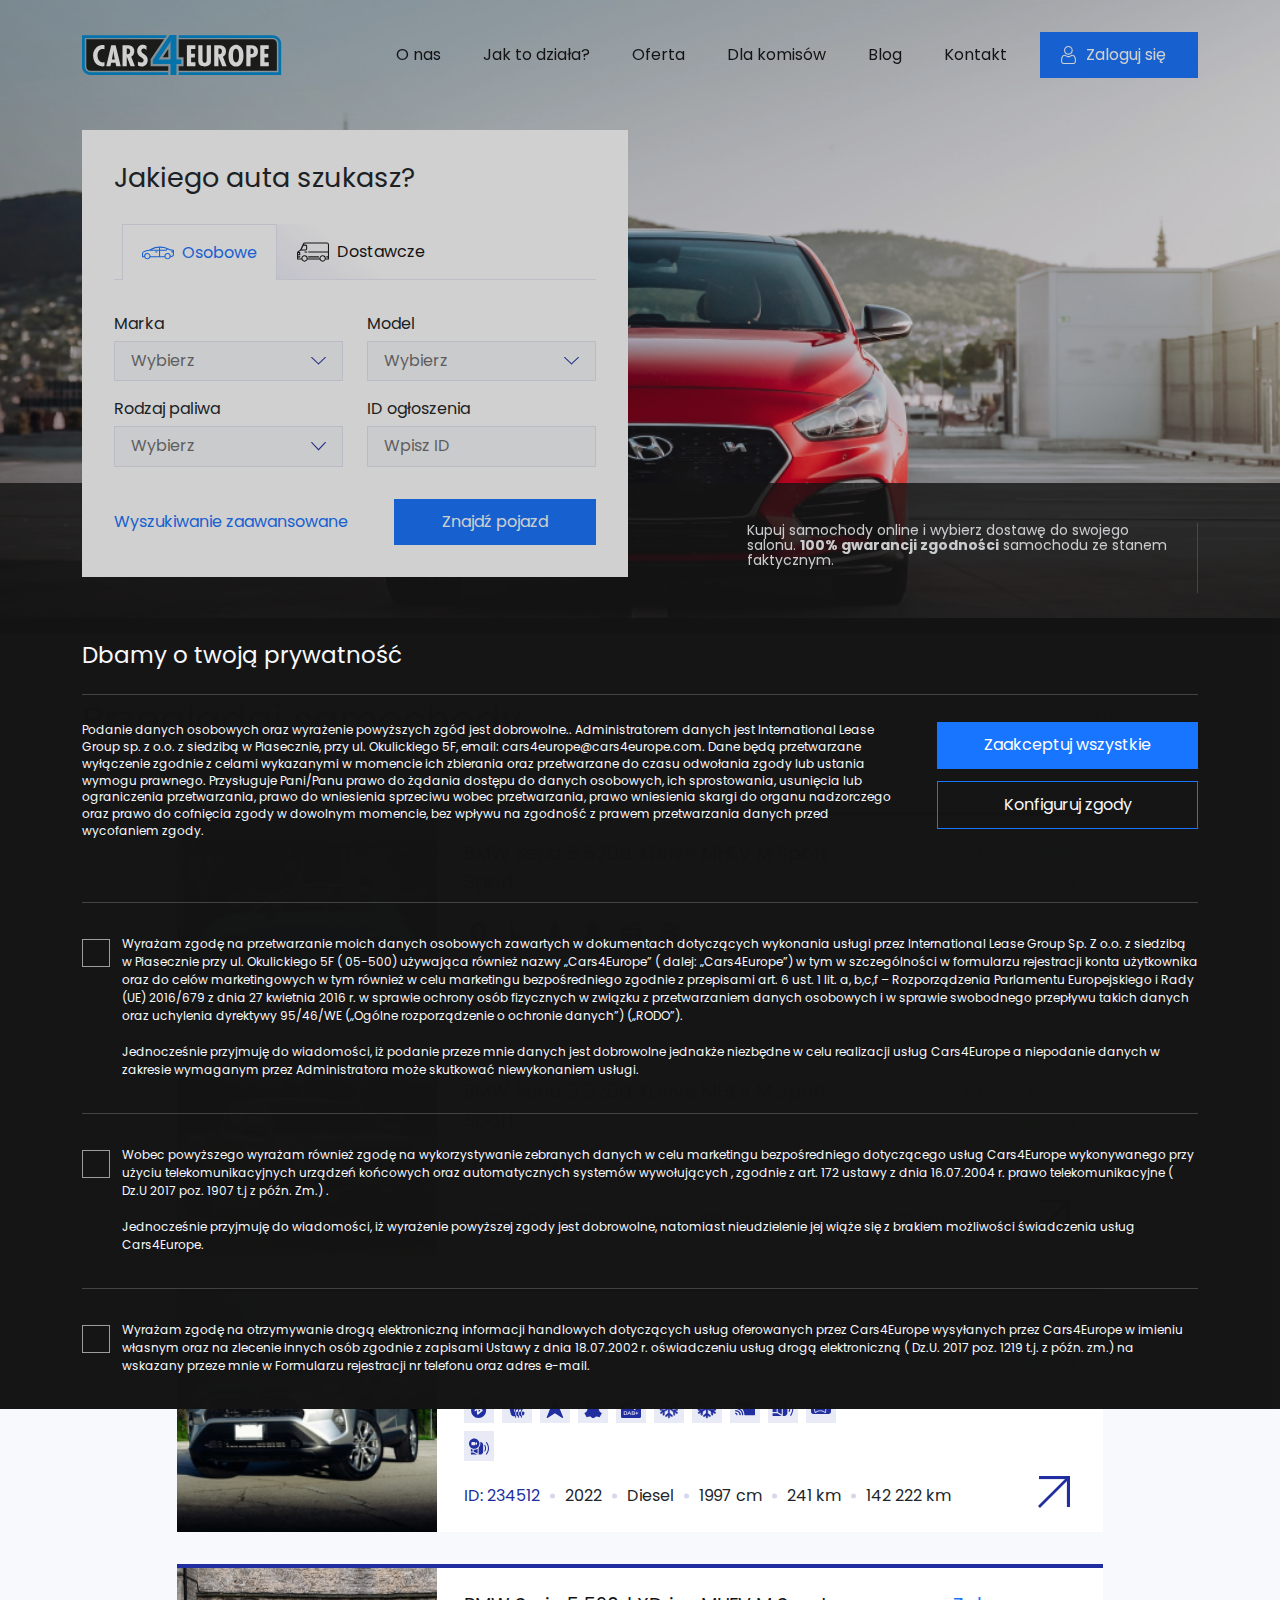
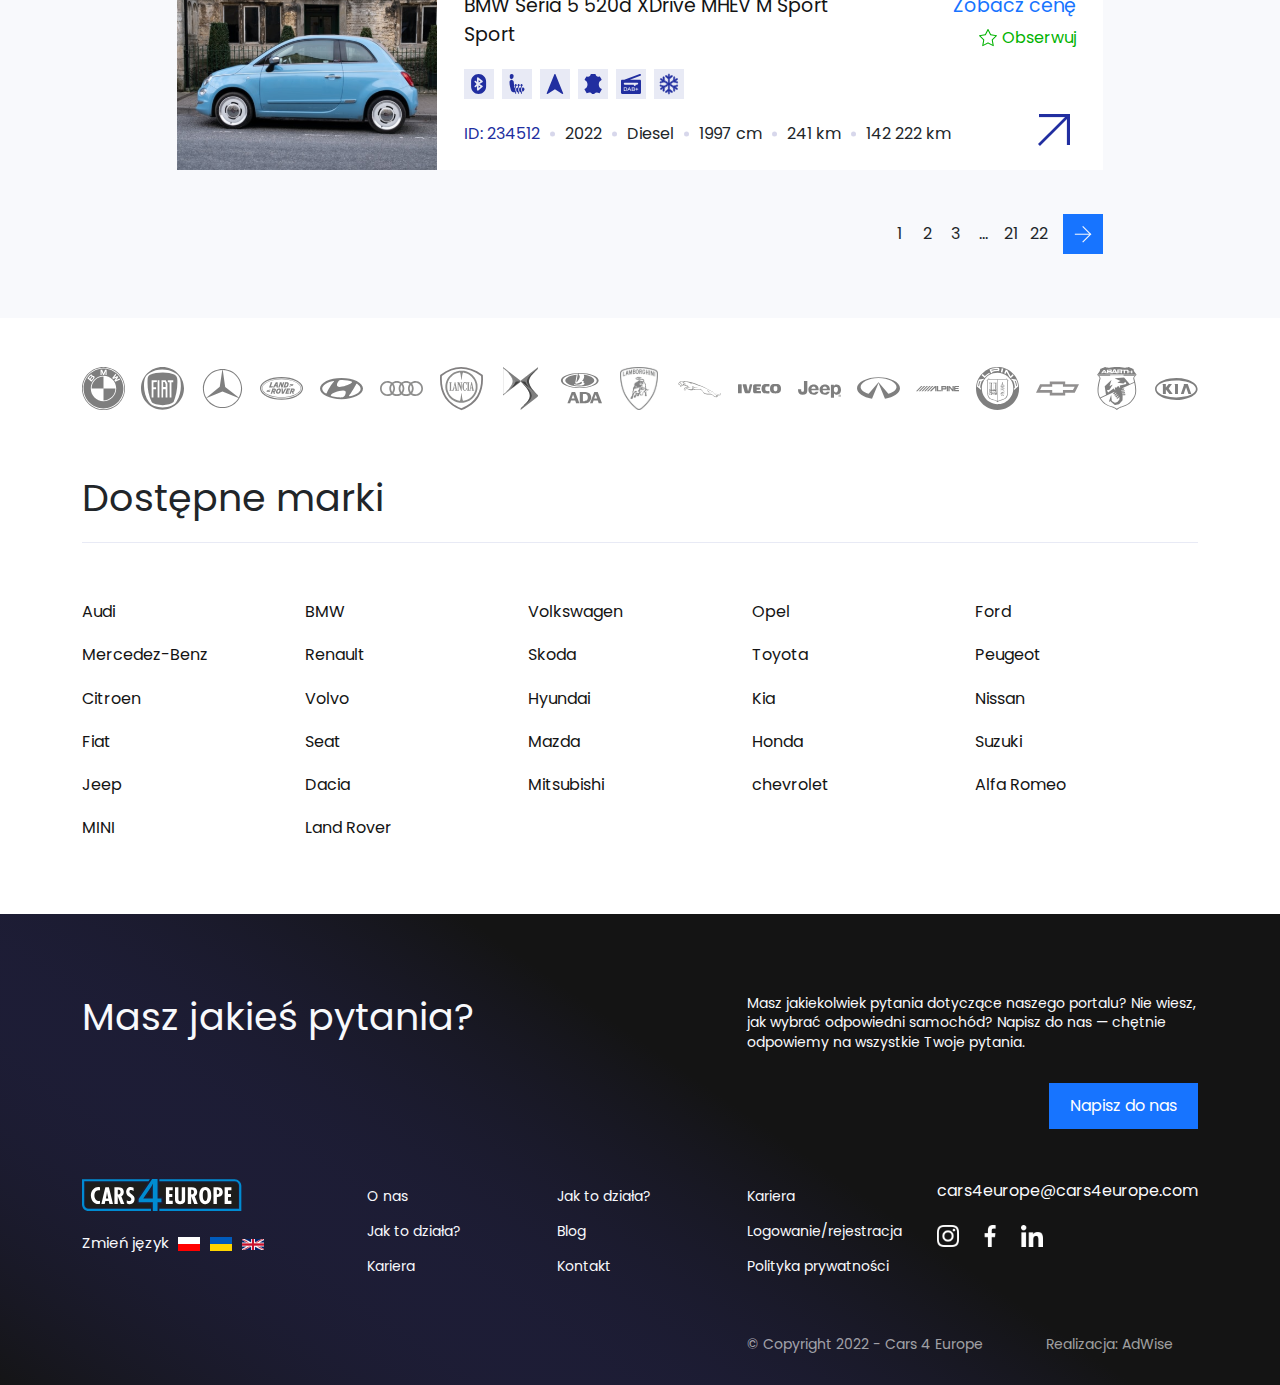
==== commit 467db815: "LAtest code updated" ====
--- a/index.html
+++ b/index.html
@@ -1,846 +1,1521 @@
 <!DOCTYPE html>
 <html lang="en">
-
-<head>
+  <head>
     <meta charset="UTF-8" />
     <meta http-equiv="X-UA-Compatible" content="IE=edge" />
     <meta name="viewport" content="width=device-width, initial-scale=1.0" />
     <title>cars 4 Europe | home</title>
 
     <!-- Bootstrap -->
-    <link rel="stylesheet" href="https://cdn.jsdelivr.net/npm/bootstrap@5.1.3/dist/css/bootstrap.min.css">
-
-
+    <link
+      rel="stylesheet"
+      href="https://cdn.jsdelivr.net/npm/bootstrap@5.1.3/dist/css/bootstrap.min.css"
+    />
+
+    <!-- Link Swiper's CSS -->
+    <link
+      rel="stylesheet"
+      href="https://unpkg.com/swiper/swiper-bundle.min.css"
+    />
     <!-- Custom Css -->
     <link rel="stylesheet" href="assets/css/style.css" />
 
     <!-- main css -->
-    <link rel="stylesheet" href="assets/css/main.css">
+    <link rel="stylesheet" href="assets/css/main.css" />
     <link rel="stylesheet" href="assets/css/responsive.css" />
-</head>
-
-<body>
+  </head>
+
+  <body>
     <!-- nav-bar -->
     <div class="main-nav">
+      <div class="container">
+        <nav class="navbar">
+          <div class="l-part">
+            <a href="index.php">
+              <img src="assets/images/logo.svg" alt="" />
+            </a>
+          </div>
+          <div class="navbar-collapse">
+            <ul class="navbar-nav">
+              <li class="nav-item">
+                <a href="javascript:void(0)">O nas</a>
+              </li>
+              <li class="nav-item">
+                <a href="javascript:void(0)">Jak to działa?</a>
+              </li>
+              <li class="nav-item">
+                <a href="javascript:void(0)">Oferta</a>
+              </li>
+              <li class="nav-item">
+                <a href="javascript:void(0)">Dla komisów</a>
+              </li>
+              <li class="nav-item">
+                <a href="javascript:void(0)">Blog</a>
+              </li>
+              <li class="nav-item">
+                <a href="javascript:void(0)">Kontakt</a>
+              </li>
+            </ul>
+          </div>
+          <div class="r-part">
+            <ul class="ot__nav">
+              <li>
+                <button type="button" class="navbar-toggler">
+                  <div class="menu-icon">
+                    <div class="line-1 no-animation"></div>
+                    <div class="line-2 no-animation"></div>
+                    <div class="line-3 no-animation"></div>
+                  </div>
+                </button>
+              </li>
+              <li>
+                <a href="/Logowanie.html" class="main-btn with-icon">
+                  <svg
+                    xmlns="http://www.w3.org/2000/svg"
+                    width="15"
+                    height="18"
+                    fill="none"
+                    viewBox="0 0 15 18"
+                  >
+                    <path
+                      fill="#fff"
+                      d="M7.387 8.67c1.19 0 2.22-.427 3.061-1.27a4.198 4.198 0 0 0 1.269-3.065c0-1.19-.427-2.222-1.269-3.065A4.188 4.188 0 0 0 7.387 0c-1.19 0-2.22.427-3.062 1.27a4.197 4.197 0 0 0-1.269 3.065 4.2 4.2 0 0 0 1.269 3.066 4.19 4.19 0 0 0 3.062 1.27ZM5.07 2.017c.646-.647 1.404-.961 2.317-.961.912 0 1.67.314 2.316.96.646.648.96 1.406.96 2.32 0 .914-.314 1.673-.96 2.32-.646.646-1.404.96-2.316.96-.913 0-1.67-.314-2.317-.96a3.137 3.137 0 0 1-.96-2.32c0-.914.314-1.672.96-2.32Zm9.894 11.823c-.025-.35-.074-.733-.146-1.137a8.989 8.989 0 0 0-.28-1.143 5.655 5.655 0 0 0-.47-1.067 4.021 4.021 0 0 0-.707-.923 3.121 3.121 0 0 0-1.017-.64 3.512 3.512 0 0 0-1.299-.236c-.183 0-.36.076-.703.3l-.734.473a4.2 4.2 0 0 1-.948.418 3.764 3.764 0 0 1-1.16.188c-.386 0-.776-.064-1.16-.188a4.187 4.187 0 0 1-.949-.418c-.273-.175-.52-.334-.734-.474-.342-.223-.52-.299-.703-.299-.468 0-.904.08-1.299.236a3.119 3.119 0 0 0-1.017.64 4.02 4.02 0 0 0-.708.923 5.665 5.665 0 0 0-.47 1.067 8.993 8.993 0 0 0-.278 1.143c-.073.404-.122.787-.146 1.138-.024.344-.036.702-.036 1.063 0 .94.298 1.7.887 2.261.58.554 1.35.835 2.284.835h8.657c.935 0 1.704-.281 2.285-.835.589-.56.887-1.321.887-2.261 0-.363-.012-.72-.036-1.063Zm-1.577 2.561c-.384.366-.894.544-1.559.544H3.171c-.664 0-1.174-.178-1.558-.544-.376-.359-.56-.848-.56-1.497 0-.337.012-.67.034-.99a9.596 9.596 0 0 1 .377-2.032 4.61 4.61 0 0 1 .382-.868c.153-.267.328-.497.52-.682a2.07 2.07 0 0 1 .677-.421c.249-.099.527-.153.83-.16.037.019.103.056.21.126.216.141.465.302.741.479a5.25 5.25 0 0 0 1.191.533c.49.158.989.239 1.485.239a4.8 4.8 0 0 0 1.484-.24c.48-.154.88-.334 1.191-.532.283-.181.525-.338.742-.48a3.3 3.3 0 0 1 .21-.126c.302.008.58.062.83.16.267.107.495.249.676.422.193.185.368.414.52.682.16.281.288.573.382.867.098.308.181.647.246 1.009.066.366.11.711.132 1.024.022.319.033.652.033.99 0 .649-.183 1.138-.56 1.497Z"
+                    />
+                  </svg>
+                  <span>Zaloguj się</span>
+                </a>
+              </li>
+            </ul>
+          </div>
+        </nav>
+      </div>
+    </div>
+
+    <header class="main-header">
+      <div class="swiper bg-swiper">
+        <div class="swiper-wrapper">
+          <div class="swiper-slide">
+            <div class="head-bg-wrap">
+              <img src="assets/images/header-bg.jpg" class="header-bg" alt="" />
+            </div>
+          </div>
+        </div>
+      </div>
+      <div class="container">
+        <div class="row">
+          <div class="col-lg-6 col-md-10 col-12">
+            <form sction="" class="header-form">
+              <h3>Jakiego auta szukasz?</h3>
+              <div class="car-r">
+                <div class="cr-wrap">
+                  <input
+                    type="radio"
+                    name="car"
+                    checked
+                    id="osobowe"
+                    value="1"
+                  />
+                  <label for="osobowe">
+                    <svg
+                      xmlns="http://www.w3.org/2000/svg"
+                      width="32"
+                      height="32"
+                      fill="none"
+                      viewBox="0 0 32 32"
+                    >
+                      <path
+                        fill="#1774FF"
+                        d="M13.311 14.372h2.13v1.067h-2.13v-1.067Z"
+                      />
+                      <path
+                        fill="#1774FF"
+                        d="m31.49 12.778-3.617-.518a18.427 18.427 0 0 0-2.05-1.088 17.905 17.905 0 0 0-7.418-1.6h-.628c-3.02.002-5.99.761-8.642 2.208l-1.825.997a12.563 12.563 0 0 0-6.089 1.654A2.436 2.436 0 0 0 0 16.539v3.167c0 .295.238.534.533.534H2.32a3.182 3.182 0 0 0 6.008 0h14.225a3.182 3.182 0 0 0 6.008 0h.19a.533.533 0 0 0 .199-.038l1.724-.694a2.017 2.017 0 0 0 1.273-1.882v-4.32a.533.533 0 0 0-.457-.528ZM7.41 19.6a2.13 2.13 0 1 1-4.173-.855 2.13 2.13 0 1 1 4.173.855Zm9.627-.427H8.52c0-1.767-1.43-3.2-3.195-3.2a3.198 3.198 0 0 0-3.194 3.2H1.065v-2.634c0-.488.262-.94.685-1.182a11.496 11.496 0 0 1 5.704-1.518h9.584v5.334Zm0-6.4H9.542l.103-.057a17.001 17.001 0 0 1 7.393-2.054v2.11Zm1.065-2.134h.301a16.826 16.826 0 0 1 6.265 1.202l-.93.932h-5.636v-2.134Zm9.54 8.96a2.13 2.13 0 1 1-4.172-.854 2.13 2.13 0 1 1 4.173.855Zm3.239-5.226h-1.598v1.066h1.598v2.187a.955.955 0 0 1-.603.891l-1.527.615c0-.05-.006-.098-.01-.147-.003-.049-.004-.107-.01-.16-.005-.053-.015-.107-.024-.16-.008-.053-.015-.107-.025-.155-.01-.049-.026-.103-.04-.153-.014-.05-.025-.102-.04-.152-.017-.05-.036-.097-.054-.145l-.053-.147c-.019-.048-.044-.092-.066-.137-.023-.045-.044-.095-.07-.14-.024-.047-.053-.086-.077-.128a1.68 1.68 0 0 0-.083-.135c-.03-.044-.059-.079-.088-.118-.03-.04-.063-.086-.096-.127-.034-.041-.066-.073-.1-.107-.032-.033-.07-.079-.106-.116-.037-.037-.073-.067-.11-.1-.036-.033-.076-.072-.116-.107-.04-.034-.082-.06-.122-.091-.04-.03-.081-.063-.124-.091-.042-.029-.09-.054-.136-.084a1.58 1.58 0 0 0-.126-.076c-.043-.023-.097-.047-.146-.07-.049-.024-.087-.045-.133-.064-.045-.02-.106-.04-.16-.058-.053-.02-.087-.035-.133-.049-.06-.019-.122-.032-.184-.047-.04-.01-.08-.023-.12-.031-.066-.014-.133-.021-.2-.03-.039-.006-.077-.015-.116-.019a3.2 3.2 0 0 0-3.52 3.184h-4.26V13.84h5.856a.531.531 0 0 0 .376-.156l1.381-1.383c.58.276 1.143.585 1.688.925a.528.528 0 0 0 .206.075l3.27.468v.604Z"
+                      />
+                    </svg>
+                    <span>Osobowe</span>
+                  </label>
+                </div>
+                <div class="cr-wrap">
+                  <input type="radio" name="car" id="dostawcze" value="2" />
+                  <label for="dostawcze">
+                    <svg
+                      xmlns="http://www.w3.org/2000/svg"
+                      width="32"
+                      height="32"
+                      fill="none"
+                      viewBox="0 0 32 32"
+                    >
+                      <path
+                        fill="#1774FF"
+                        d="m1.002 15.126 2.357-1.574 2.698-5.928a2.118 2.118 0 0 1 1.905-1.18H29.87c1.177 0 2.13.955 2.13 2.134v14.4a.533.533 0 0 1-.532.534h-2.854a3.181 3.181 0 0 1-6.007 0H10.51a3.181 3.181 0 0 1-6.007 0H.586a.533.533 0 0 1-.533-.533v-6.4a1.68 1.68 0 0 1 .949-1.453Zm3.64-1.748h3.93a.533.533 0 0 0 .533-.533v-2.667a.533.533 0 0 0-.532-.533H6.505l-1.863 3.733Zm18.882 9.494a2.13 2.13 0 1 0 4.173-.854 2.13 2.13 0 1 0-4.173.854Zm-18.103 0a2.13 2.13 0 1 0 4.173-.854 2.13 2.13 0 1 0-4.173.854Zm-4.303-2.56h2.13v1.067h-2.13v1.066h3.195c0-1.767 1.43-3.2 3.194-3.2a3.197 3.197 0 0 1 3.195 3.2h11.714c0-1.767 1.43-3.2 3.195-3.2a3.197 3.197 0 0 1 3.194 3.2h2.13V21.38h-1.597v-1.067h1.597v-3.734h-19.7v-1.066h19.7V8.578c0-.59-.477-1.067-1.065-1.067H7.962a1.053 1.053 0 0 0-.944.572l-.224.495h1.778c.883 0 1.598.716 1.598 1.6v2.667a1.6 1.6 0 0 1-1.598 1.6H3.94l-2.35 1.569c-.013.009-.022.021-.035.031h1.16c.295 0 .533.239.533.533v2.134a.533.533 0 0 1-.532.533H1.118v1.067Zm0-2.134h1.065v-1.066H1.118v1.067Z"
+                      />
+                      <path
+                        fill="#1774FF"
+                        d="M10.17 15.512H7.507v1.067h2.663v-1.067Zm11.714 4.801h-10.65v1.066h10.65v-1.067Z"
+                      />
+                    </svg>
+                    <span>Dostawcze</span>
+                  </label>
+                </div>
+              </div>
+              <div class="cr-container">
+                <div class="row">
+                  <div class="col-md-6 col-12">
+                    <div class="form-group">
+                      <label for="" class="label-text"> Marka </label>
+                      <div class="custom-selectbox-wrap" id="marka">
+                        <a
+                          class="custom-selectbox-input"
+                          id="index-header-d1-btn"
+                        >
+                          <span class="selected-value">Wybierz</span>
+                          <img
+                            class="drop"
+                            src="assets/images/arrow-down-select.svg"
+                            alt=""
+                            id="open-dd"
+                          />
+                          <span class="clear-btn"
+                            ><img src="assets/images/select cross.svg" alt=""
+                          /></span>
+                        </a>
+                        <div class="custom-select-droplist">
+                          <a class="select-option" data-value="honda">honda</a>
+                          <a class="select-option" data-value="fiat">fiat</a>
+                          <a class="select-option" data-value="toyota"
+                            >toyota</a
+                          >
+                        </div>
+                        <input type="text" name="marka" value="" />
+                      </div>
+                    </div>
+                  </div>
+                  <div class="col-md-6 col-12">
+                    <div class="form-group">
+                      <label for="" class="label-text"> Model </label>
+                      <div class="custom-selectbox-wrap" id="model">
+                        <a
+                          class="custom-selectbox-input"
+                          id="index-header-d1-btn"
+                        >
+                          <span class="selected-value">Wybierz</span>
+                          <img
+                            class="drop"
+                            src="assets/images/arrow-down-select.svg"
+                            alt=""
+                            id="open-dd"
+                          />
+                          <span class="clear-btn"
+                            ><img src="assets/images/select cross.svg" alt=""
+                          /></span>
+                        </a>
+                        <div class="custom-select-droplist"></div>
+                        <input type="text" name="model" />
+                      </div>
+                    </div>
+                  </div>
+                  <div class="col-md-6 col-12">
+                    <div class="form-group mb-0">
+                      <label for="" class="label-text"> Rodzaj paliwa </label>
+                      <div class="custom-selectbox-wrap">
+                        <a
+                          class="custom-selectbox-input"
+                          id="index-header-d1-btn"
+                        >
+                          <span class="selected-value">Wybierz</span>
+                          <img
+                            class="drop"
+                            src="assets/images/arrow down select.svg"
+                            alt=""
+                            id="open-dd"
+                          />
+                          <span class="clear-btn"
+                            ><img src="assets/images/select cross.svg" alt=""
+                          /></span>
+                        </a>
+                        <div class="custom-select-droplist">
+                          <a
+                            class="select-option-multiple inactive"
+                            data-value="Diesel"
+                            >Diesel</a
+                          >
+                          <a
+                            class="select-option-multiple inactive"
+                            data-value="Benzyna"
+                            >Benzyna</a
+                          >
+                          <a
+                            class="select-option-multiple inactive"
+                            data-value="Hybryda"
+                            >Hybryda</a
+                          >
+                        </div>
+                        <input type="text" name="marka" />
+                      </div>
+                    </div>
+                  </div>
+                  <div class="col-md-6 col-12">
+                    <div class="form-group mb-0">
+                      <label for="" class="label-text"> ID ogłoszenia </label>
+                      <div class="input-grp">
+                        <input type="text" name="num" placeholder="Wpisz ID" />
+                      </div>
+                    </div>
+                  </div>
+                </div>
+              </div>
+              <div class="cr-footer">
+                <a href="javascript:void(0)" class="main-btn link-btn">
+                  Wyszukiwanie zaawansowane
+                </a>
+                <a href="/listing-with-filters.html" class="main-btn">
+                  Znajdź pojazd
+                </a>
+              </div>
+            </form>
+          </div>
+        </div>
+      </div>
+      <div class="head-bt">
         <div class="container">
-            <nav class="navbar">
-                <div class="l-part">
-                    <a href="index.php">
-                        <img src="assets/images/logo.svg" alt="">
-                    </a>
+          <div class="row justify-content-end">
+            <div class="col-lg-5 col-12">
+              <p class="para">
+                Kupuj samochody online i wybierz dostawę do swojego salonu.
+                <b>100%&nbsp;gwarancji zgodności</b> samochodu ze stanem
+                faktycznym.
+              </p>
+            </div>
+          </div>
+        </div>
+      </div>
+    </header>
+
+    <section class="sec car-listing-sec">
+      <div class="container">
+        <div class="row">
+          <div class="col-12">
+            <div class="sec-head-wrap">
+              <h3 class="sec-head">Przeglądaj samochody</h3>
+              <span href="javascript:void(0)" class="arrow-btn">
+                <span>SORTUJ</span>
+                <svg
+                  xmlns="http://www.w3.org/2000/svg"
+                  width="12"
+                  height="12"
+                  fill="none"
+                  viewBox="0 0 12 12"
+                >
+                  <path
+                    fill="#1774FF"
+                    d="m.728-.001 10.91 10.91-.728.727L0 .726z"
+                  />
+                  <path fill="#1774FF" d="M.364 10.835H12v1.164H.364z" />
+                  <path fill="#1774FF" d="M12 .361v11.636h-1.164V.361z" />
+                </svg>
+                <ul class="drop-list">
+                  <li>
+                    <a href="javascript:void(0)"> Najnowsze </a>
+                  </li>
+                  <li>
+                    <a href="javascript:void(0)"> Najstarsze </a>
+                  </li>
+                  <li>
+                    <a href="javascript:void(0)"> Cena - rosnąco </a>
+                  </li>
+                  <li>
+                    <a href="javascript:void(0)"> Cena - malejąco </a>
+                  </li>
+                </ul>
+              </span>
+            </div>
+          </div>
+        </div>
+        <div class="row justify-content-center">
+          <div class="col-lg-10 col-md-6 col-12">
+            <div
+              class="car-card"
+              data-url="#"
+              onclick="location.href='single-product.html'"
+            >
+              <div class="car-img">
+                <img src="assets/images/products/p01.svg" alt="" />
+              </div>
+              <div class="r-part">
+                <svg
+                  xmlns="http://www.w3.org/2000/svg"
+                  width="32"
+                  height="32"
+                  fill="none"
+                  viewBox="0 0 32 32"
+                >
+                  <path
+                    fill="#212EA0"
+                    d="M0 30.061 29.09.971l1.94 1.94L1.94 32z"
+                  />
+                  <path fill="#212EA0" d="M28.898 31.03V0h3.103v31.03z" />
+                  <path fill="#212EA0" d="M.969.001h31.03v3.103H.969z" />
+                </svg>
+                <div class="details">
+                  <div class="lp">
+                    <p class="title">BMW Seria 5 520d XDrive MHEV M Sport</p>
+                    <p class="category">Sport</p>
+                    <div class="icons-wrapper">
+                      <div class="icons-div">
+                        <div class="icon-c" data-tootltip="Bluetooth">
+                          <img
+                            src="assets/images/icons/bluetooth.svg"
+                            alt=""
+                            class="i-bluettoth"
+                          />
+                        </div>
+                        <div class="icon-c" data-tootltip="Seat">
+                          <img
+                            src="assets/images/icons/seat.svg"
+                            alt=""
+                            class="i-seat"
+                          />
+                        </div>
+                        <div class="icon-c" data-tootltip="Gps">
+                          <img
+                            src="assets/images/icons/gps.svg"
+                            alt=""
+                            class="i-gps"
+                          />
+                        </div>
+                        <div class="icon-c" data-tootltip="Safety">
+                          <img
+                            src="assets/images/icons/safety.svg"
+                            alt=""
+                            class="i-safety"
+                          />
+                        </div>
+                        <div class="icon-c" data-tootltip="Radio">
+                          <img
+                            src="assets/images/icons/radio.svg"
+                            alt=""
+                            class="i-radio"
+                          />
+                        </div>
+                        <div class="icon-c" data-tootltip="AC">
+                          <img
+                            src="assets/images/icons/ac.svg"
+                            alt=""
+                            class="i-ac"
+                          />
+                        </div>
+                      </div>
+                      <svg
+                        xmlns="http://www.w3.org/2000/svg"
+                        width="32"
+                        height="32"
+                        fill="none"
+                        viewBox="0 0 32 32"
+                      >
+                        <path
+                          fill="#212EA0"
+                          d="M0 30.061 29.09.971l1.94 1.94L1.94 32z"
+                        />
+                        <path fill="#212EA0" d="M28.898 31.03V0h3.103v31.03z" />
+                        <path fill="#212EA0" d="M.969.001h31.03v3.103H.969z" />
+                      </svg>
+                    </div>
+                  </div>
+                  <div class="rp">
+                    <a href="">Zobacz cenę</a>
+                    <div class="star-c">
+                      <svg
+                        xmlns="http://www.w3.org/2000/svg"
+                        width="18"
+                        height="18"
+                        fill="none"
+                        viewBox="0 0 18 18"
+                      >
+                        <path
+                          fill="#02B302"
+                          d="M17.974 6.52a.527.527 0 0 0-.425-.359l-5.58-.81L9.472.293a.527.527 0 0 0-.946 0L6.031 5.35l-5.58.811a.527.527 0 0 0-.292.9l4.038 3.936-.953 5.557a.527.527 0 0 0 .765.556L9 14.486l4.99 2.624a.526.526 0 0 0 .766-.556l-.953-5.557L17.84 7.06a.527.527 0 0 0 .133-.54Zm-5.106 3.915a.527.527 0 0 0-.152.467l.82 4.777-4.29-2.255a.528.528 0 0 0-.491 0l-4.291 2.255.82-4.777a.527.527 0 0 0-.152-.467L1.66 7.05l4.797-.697a.527.527 0 0 0 .397-.288L9 1.719l2.145 4.347a.528.528 0 0 0 .397.288l4.797.697-3.471 3.384Z"
+                        />
+                      </svg>
+                      <span>Obserwuj</span>
+                    </div>
+                  </div>
                 </div>
-                <div class="navbar-collapse">
-                    <ul class="navbar-nav">
-                        <li class="nav-item">
-                            <a href="javascript:void(0)">O nas</a>
-                        </li>
-                        <li class="nav-item">
-                            <a href="javascript:void(0)">Jak to działa?</a>
-                        </li>
-                        <li class="nav-item">
-                            <a href="javascript:void(0)">Oferta</a>
-                        </li>
-                        <li class="nav-item">
-                            <a href="javascript:void(0)">Dla komisów</a>
-                        </li>
-                        <li class="nav-item">
-                            <a href="javascript:void(0)">Blog</a>
-                        </li>
-                        <li class="nav-item">
-                            <a href="javascript:void(0)">Kontakt</a>
-                        </li>
-
-                    </ul>
+                <div class="details-bottom">
+                  <ul class="dt-list">
+                    <li class="lb-color">ID: 234512</li>
+                    <li>2022</li>
+                    <li>Diesel</li>
+                    <li>1997 cm</li>
+                    <li>241 km</li>
+                    <li>142 222 km</li>
+                  </ul>
                 </div>
-                <div class="r-part">
-                    <ul class="ot__nav">
-                        <li>
-                            <button type="button" class="navbar-toggler">
-                                <div class="menu-icon">
-                                    <div class="line-1 no-animation"></div>
-                                    <div class="line-2 no-animation"></div>
-                                    <div class="line-3 no-animation"></div>
-                                </div>
-                            </button>
-                        </li>
-                        <li>
-                            <a href="javascript:void(0)" class="main-btn with-icon">
-                                <svg xmlns="http://www.w3.org/2000/svg" width="15" height="18" fill="none"
-                                    viewBox="0 0 15 18">
-                                    <path fill="#fff"
-                                        d="M7.387 8.67c1.19 0 2.22-.427 3.061-1.27a4.198 4.198 0 0 0 1.269-3.065c0-1.19-.427-2.222-1.269-3.065A4.188 4.188 0 0 0 7.387 0c-1.19 0-2.22.427-3.062 1.27a4.197 4.197 0 0 0-1.269 3.065 4.2 4.2 0 0 0 1.269 3.066 4.19 4.19 0 0 0 3.062 1.27ZM5.07 2.017c.646-.647 1.404-.961 2.317-.961.912 0 1.67.314 2.316.96.646.648.96 1.406.96 2.32 0 .914-.314 1.673-.96 2.32-.646.646-1.404.96-2.316.96-.913 0-1.67-.314-2.317-.96a3.137 3.137 0 0 1-.96-2.32c0-.914.314-1.672.96-2.32Zm9.894 11.823c-.025-.35-.074-.733-.146-1.137a8.989 8.989 0 0 0-.28-1.143 5.655 5.655 0 0 0-.47-1.067 4.021 4.021 0 0 0-.707-.923 3.121 3.121 0 0 0-1.017-.64 3.512 3.512 0 0 0-1.299-.236c-.183 0-.36.076-.703.3l-.734.473a4.2 4.2 0 0 1-.948.418 3.764 3.764 0 0 1-1.16.188c-.386 0-.776-.064-1.16-.188a4.187 4.187 0 0 1-.949-.418c-.273-.175-.52-.334-.734-.474-.342-.223-.52-.299-.703-.299-.468 0-.904.08-1.299.236a3.119 3.119 0 0 0-1.017.64 4.02 4.02 0 0 0-.708.923 5.665 5.665 0 0 0-.47 1.067 8.993 8.993 0 0 0-.278 1.143c-.073.404-.122.787-.146 1.138-.024.344-.036.702-.036 1.063 0 .94.298 1.7.887 2.261.58.554 1.35.835 2.284.835h8.657c.935 0 1.704-.281 2.285-.835.589-.56.887-1.321.887-2.261 0-.363-.012-.72-.036-1.063Zm-1.577 2.561c-.384.366-.894.544-1.559.544H3.171c-.664 0-1.174-.178-1.558-.544-.376-.359-.56-.848-.56-1.497 0-.337.012-.67.034-.99a9.596 9.596 0 0 1 .377-2.032 4.61 4.61 0 0 1 .382-.868c.153-.267.328-.497.52-.682a2.07 2.07 0 0 1 .677-.421c.249-.099.527-.153.83-.16.037.019.103.056.21.126.216.141.465.302.741.479a5.25 5.25 0 0 0 1.191.533c.49.158.989.239 1.485.239a4.8 4.8 0 0 0 1.484-.24c.48-.154.88-.334 1.191-.532.283-.181.525-.338.742-.48a3.3 3.3 0 0 1 .21-.126c.302.008.58.062.83.16.267.107.495.249.676.422.193.185.368.414.52.682.16.281.288.573.382.867.098.308.181.647.246 1.009.066.366.11.711.132 1.024.022.319.033.652.033.99 0 .649-.183 1.138-.56 1.497Z" />
-                                </svg>
-                                <span>Zaloguj się</span>
-                            </a>
-                        </li>
-                    </ul>
+              </div>
+            </div>
+          </div>
+          <div class="col-lg-10 col-md-6 col-12">
+            <div class="car-card" data-url="#">
+              <div class="car-img">
+                <img src="assets/images/car2.jpg" alt="" />
+              </div>
+              <div class="r-part">
+                <svg
+                  xmlns="http://www.w3.org/2000/svg"
+                  width="32"
+                  height="32"
+                  fill="none"
+                  viewBox="0 0 32 32"
+                >
+                  <path
+                    fill="#212EA0"
+                    d="M0 30.061 29.09.971l1.94 1.94L1.94 32z"
+                  />
+                  <path fill="#212EA0" d="M28.898 31.03V0h3.103v31.03z" />
+                  <path fill="#212EA0" d="M.969.001h31.03v3.103H.969z" />
+                </svg>
+                <div class="details">
+                  <div class="lp">
+                    <p class="title">BMW Seria 5 520d XDrive MHEV M Sport</p>
+                    <p class="category">Sport</p>
+                    <div class="icons-wrapper">
+                      <div class="icons-div">
+                        <div class="icon-c" data-tootltip="Bluetooth">
+                          <img
+                            src="assets/images/icons/bluetooth.svg"
+                            alt=""
+                            class="i-bluettoth"
+                          />
+                        </div>
+                        <div class="icon-c" data-tootltip="Seat">
+                          <img
+                            src="assets/images/icons/seat.svg"
+                            alt=""
+                            class="i-seat"
+                          />
+                        </div>
+                        <div class="icon-c" data-tootltip="Gps">
+                          <img
+                            src="assets/images/icons/gps.svg"
+                            alt=""
+                            class="i-gps"
+                          />
+                        </div>
+                        <div class="icon-c" data-tootltip="Safety">
+                          <img
+                            src="assets/images/icons/safety.svg"
+                            alt=""
+                            class="i-safety"
+                          />
+                        </div>
+                        <div class="icon-c" data-tootltip="Radio">
+                          <img
+                            src="assets/images/icons/radio.svg"
+                            alt=""
+                            class="i-radio"
+                          />
+                        </div>
+                        <div class="icon-c" data-tootltip="AC">
+                          <img
+                            src="assets/images/icons/ac.svg"
+                            alt=""
+                            class="i-ac"
+                          />
+                        </div>
+                      </div>
+                      <svg
+                        xmlns="http://www.w3.org/2000/svg"
+                        width="32"
+                        height="32"
+                        fill="none"
+                        viewBox="0 0 32 32"
+                      >
+                        <path
+                          fill="#212EA0"
+                          d="M0 30.061 29.09.971l1.94 1.94L1.94 32z"
+                        />
+                        <path fill="#212EA0" d="M28.898 31.03V0h3.103v31.03z" />
+                        <path fill="#212EA0" d="M.969.001h31.03v3.103H.969z" />
+                      </svg>
+                    </div>
+                  </div>
+                  <div class="rp">
+                    <a href="">Zobacz cenę</a>
+                    <div class="star-c">
+                      <svg
+                        xmlns="http://www.w3.org/2000/svg"
+                        width="18"
+                        height="18"
+                        fill="none"
+                        viewBox="0 0 18 18"
+                      >
+                        <path
+                          fill="#02B302"
+                          d="M17.974 6.52a.527.527 0 0 0-.425-.359l-5.58-.81L9.472.293a.527.527 0 0 0-.946 0L6.031 5.35l-5.58.811a.527.527 0 0 0-.292.9l4.038 3.936-.953 5.557a.527.527 0 0 0 .765.556L9 14.486l4.99 2.624a.526.526 0 0 0 .766-.556l-.953-5.557L17.84 7.06a.527.527 0 0 0 .133-.54Zm-5.106 3.915a.527.527 0 0 0-.152.467l.82 4.777-4.29-2.255a.528.528 0 0 0-.491 0l-4.291 2.255.82-4.777a.527.527 0 0 0-.152-.467L1.66 7.05l4.797-.697a.527.527 0 0 0 .397-.288L9 1.719l2.145 4.347a.528.528 0 0 0 .397.288l4.797.697-3.471 3.384Z"
+                        />
+                      </svg>
+                      <span>Obserwuj</span>
+                    </div>
+                  </div>
                 </div>
-            </nav>
+                <div class="details-bottom">
+                  <ul class="dt-list">
+                    <li class="lb-color">ID: 234512</li>
+                    <li>2022</li>
+                    <li>Diesel</li>
+                    <li>1997 cm</li>
+                    <li>241 km</li>
+                    <li>142 222 km</li>
+                  </ul>
+                </div>
+              </div>
+            </div>
+          </div>
+          <div class="col-lg-10 col-md-6 col-12">
+            <div class="car-card" data-url="#">
+              <div class="car-img">
+                <img src="assets/images/car3.jpg" alt="" />
+              </div>
+              <div class="r-part">
+                <svg
+                  xmlns="http://www.w3.org/2000/svg"
+                  width="32"
+                  height="32"
+                  fill="none"
+                  viewBox="0 0 32 32"
+                >
+                  <path
+                    fill="#212EA0"
+                    d="M0 30.061 29.09.971l1.94 1.94L1.94 32z"
+                  />
+                  <path fill="#212EA0" d="M28.898 31.03V0h3.103v31.03z" />
+                  <path fill="#212EA0" d="M.969.001h31.03v3.103H.969z" />
+                </svg>
+                <div class="details">
+                  <div class="lp">
+                    <p class="title">
+                      BMW Seria 5 520d XDrive MHEV M Sport Sport
+                    </p>
+                    <div class="icons-wrapper">
+                      <div class="icons-div">
+                        <div class="icon-c" data-tootltip="Bluetooth">
+                          <img
+                            src="assets/images/icons/bluetooth.svg"
+                            alt=""
+                            class="i-bluettoth"
+                          />
+                        </div>
+                        <div class="icon-c" data-tootltip="Seat">
+                          <img
+                            src="assets/images/icons/seat.svg"
+                            alt=""
+                            class="i-seat"
+                          />
+                        </div>
+                        <div class="icon-c" data-tootltip="Gps">
+                          <img
+                            src="assets/images/icons/gps.svg"
+                            alt=""
+                            class="i-gps"
+                          />
+                        </div>
+                        <div class="icon-c" data-tootltip="Safety">
+                          <img
+                            src="assets/images/icons/safety.svg"
+                            alt=""
+                            class="i-safety"
+                          />
+                        </div>
+                        <div class="icon-c" data-tootltip="Radio">
+                          <img
+                            src="assets/images/icons/radio.svg"
+                            alt=""
+                            class="i-radio"
+                          />
+                        </div>
+                        <div class="icon-c" data-tootltip="AC">
+                          <img
+                            src="assets/images/icons/ac.svg"
+                            alt=""
+                            class="i-ac"
+                          />
+                        </div>
+                        <div class="icon-c" data-tootltip="Snow">
+                          <img
+                            src="assets/images/snow.svg"
+                            alt=""
+                            class="i-ac"
+                          />
+                        </div>
+                        <div class="icon-c" data-tootltip="Cast">
+                          <img
+                            src="assets/images/cast.svg"
+                            alt=""
+                            class="i-ac"
+                          />
+                        </div>
+                        <div class="icon-c" data-tootltip="Reverse">
+                          <img
+                            src="assets/images/back-camera.svg"
+                            alt=""
+                            class="i-ac"
+                          />
+                        </div>
+                        <div class="icon-c" data-tootltip="360 Camera">
+                          <img
+                            src="assets/images/top-car.svg"
+                            alt=""
+                            class="i-ac"
+                          />
+                        </div>
+                        <div class="icon-c" data-tootltip="Back Camera">
+                          <img
+                            src="assets/images/camera.svg"
+                            alt=""
+                            class="i-ac"
+                          />
+                        </div>
+                      </div>
+                      <svg
+                        xmlns="http://www.w3.org/2000/svg"
+                        width="32"
+                        height="32"
+                        fill="none"
+                        viewBox="0 0 32 32"
+                      >
+                        <path
+                          fill="#212EA0"
+                          d="M0 30.061 29.09.971l1.94 1.94L1.94 32z"
+                        />
+                        <path fill="#212EA0" d="M28.898 31.03V0h3.103v31.03z" />
+                        <path fill="#212EA0" d="M.969.001h31.03v3.103H.969z" />
+                      </svg>
+                    </div>
+                  </div>
+                  <div class="rp">
+                    <a href="">Zobacz cenę</a>
+                    <div class="star-c">
+                      <svg
+                        xmlns="http://www.w3.org/2000/svg"
+                        width="18"
+                        height="18"
+                        fill="none"
+                        viewBox="0 0 18 18"
+                      >
+                        <path
+                          fill="#02B302"
+                          d="M17.974 6.52a.527.527 0 0 0-.425-.359l-5.58-.81L9.472.293a.527.527 0 0 0-.946 0L6.031 5.35l-5.58.811a.527.527 0 0 0-.292.9l4.038 3.936-.953 5.557a.527.527 0 0 0 .765.556L9 14.486l4.99 2.624a.526.526 0 0 0 .766-.556l-.953-5.557L17.84 7.06a.527.527 0 0 0 .133-.54Zm-5.106 3.915a.527.527 0 0 0-.152.467l.82 4.777-4.29-2.255a.528.528 0 0 0-.491 0l-4.291 2.255.82-4.777a.527.527 0 0 0-.152-.467L1.66 7.05l4.797-.697a.527.527 0 0 0 .397-.288L9 1.719l2.145 4.347a.528.528 0 0 0 .397.288l4.797.697-3.471 3.384Z"
+                        />
+                      </svg>
+                      <span>Obserwuj</span>
+                    </div>
+                  </div>
+                </div>
+                <div class="details-bottom">
+                  <ul class="dt-list">
+                    <li class="lb-color">ID: 234512</li>
+                    <li>2022</li>
+                    <li>Diesel</li>
+                    <li>1997 cm</li>
+                    <li>241 km</li>
+                    <li>142 222 km</li>
+                  </ul>
+                </div>
+              </div>
+            </div>
+          </div>
+          <div class="col-lg-10 col-md-6 col-12">
+            <div class="car-card" data-url="#">
+              <div class="car-img">
+                <img src="assets/images/products/p01.svg" alt="" />
+              </div>
+              <div class="r-part">
+                <svg
+                  xmlns="http://www.w3.org/2000/svg"
+                  width="32"
+                  height="32"
+                  fill="none"
+                  viewBox="0 0 32 32"
+                >
+                  <path
+                    fill="#212EA0"
+                    d="M0 30.061 29.09.971l1.94 1.94L1.94 32z"
+                  />
+                  <path fill="#212EA0" d="M28.898 31.03V0h3.103v31.03z" />
+                  <path fill="#212EA0" d="M.969.001h31.03v3.103H.969z" />
+                </svg>
+                <div class="details">
+                  <div class="lp">
+                    <p class="title">
+                      BMW Seria 5 520d XDrive MHEV M Sport Sport
+                    </p>
+                    <div class="icons-wrapper">
+                      <div class="icons-div">
+                        <div class="icon-c" data-tootltip="Bluetooth">
+                          <img
+                            src="assets/images/icons/bluetooth.svg"
+                            alt=""
+                            class="i-bluettoth"
+                          />
+                        </div>
+                        <div class="icon-c" data-tootltip="Seat">
+                          <img
+                            src="assets/images/icons/seat.svg"
+                            alt=""
+                            class="i-seat"
+                          />
+                        </div>
+                        <div class="icon-c" data-tootltip="Gps">
+                          <img
+                            src="assets/images/icons/gps.svg"
+                            alt=""
+                            class="i-gps"
+                          />
+                        </div>
+                        <div class="icon-c" data-tootltip="Safety">
+                          <img
+                            src="assets/images/icons/safety.svg"
+                            alt=""
+                            class="i-safety"
+                          />
+                        </div>
+                        <div class="icon-c" data-tootltip="Radio">
+                          <img
+                            src="assets/images/icons/radio.svg"
+                            alt=""
+                            class="i-radio"
+                          />
+                        </div>
+                        <div class="icon-c" data-tootltip="AC">
+                          <img
+                            src="assets/images/icons/ac.svg"
+                            alt=""
+                            class="i-ac"
+                          />
+                        </div>
+                      </div>
+                      <svg
+                        xmlns="http://www.w3.org/2000/svg"
+                        width="32"
+                        height="32"
+                        fill="none"
+                        viewBox="0 0 32 32"
+                      >
+                        <path
+                          fill="#212EA0"
+                          d="M0 30.061 29.09.971l1.94 1.94L1.94 32z"
+                        />
+                        <path fill="#212EA0" d="M28.898 31.03V0h3.103v31.03z" />
+                        <path fill="#212EA0" d="M.969.001h31.03v3.103H.969z" />
+                      </svg>
+                    </div>
+                  </div>
+                  <div class="rp">
+                    <a href="">Zobacz cenę</a>
+                    <div class="star-c">
+                      <svg
+                        xmlns="http://www.w3.org/2000/svg"
+                        width="18"
+                        height="18"
+                        fill="none"
+                        viewBox="0 0 18 18"
+                      >
+                        <path
+                          fill="#02B302"
+                          d="M17.974 6.52a.527.527 0 0 0-.425-.359l-5.58-.81L9.472.293a.527.527 0 0 0-.946 0L6.031 5.35l-5.58.811a.527.527 0 0 0-.292.9l4.038 3.936-.953 5.557a.527.527 0 0 0 .765.556L9 14.486l4.99 2.624a.526.526 0 0 0 .766-.556l-.953-5.557L17.84 7.06a.527.527 0 0 0 .133-.54Zm-5.106 3.915a.527.527 0 0 0-.152.467l.82 4.777-4.29-2.255a.528.528 0 0 0-.491 0l-4.291 2.255.82-4.777a.527.527 0 0 0-.152-.467L1.66 7.05l4.797-.697a.527.527 0 0 0 .397-.288L9 1.719l2.145 4.347a.528.528 0 0 0 .397.288l4.797.697-3.471 3.384Z"
+                        />
+                      </svg>
+                      <span>Obserwuj</span>
+                    </div>
+                  </div>
+                </div>
+                <div class="details-bottom">
+                  <ul class="dt-list">
+                    <li class="lb-color">ID: 234512</li>
+                    <li>2022</li>
+                    <li>Diesel</li>
+                    <li>1997 cm</li>
+                    <li>241 km</li>
+                    <li>142 222 km</li>
+                  </ul>
+                </div>
+              </div>
+            </div>
+          </div>
+          <div class="col-lg-10 col-md-6 col-12">
+            <ul class="pagination-wrap">
+              <li>
+                <a href="javascript:void(0)" class="page"> 1 </a>
+              </li>
+              <li>
+                <a href="javascript:void(0)" class="page"> 2 </a>
+              </li>
+              <li>
+                <a href="javascript:void(0)" class="page"> 3 </a>
+              </li>
+              <li>
+                <a href="javascript:void(0)" class="page disable"> ... </a>
+              </li>
+              <li>
+                <a href="javascript:void(0)" class="page"> 21 </a>
+              </li>
+              <li>
+                <a href="javascript:void(0)" class="page"> 22 </a>
+              </li>
+              <li>
+                <a href="javascript:void(0)" class="next-btn">
+                  <svg
+                    xmlns="http://www.w3.org/2000/svg"
+                    width="40"
+                    height="40"
+                    fill="none"
+                    viewBox="0 0 40 40"
+                  >
+                    <path fill="#1774FF" d="M0 0h40v40H0z" />
+                    <path
+                      fill="#F8F9FC"
+                      d="M11.842 19.714h15.427v1.029H11.842z"
+                    />
+                    <path
+                      fill="#F8F9FC"
+                      d="m19.248 27.633 8.228-8.228.823.823-8.228 8.228z"
+                    />
+                    <path
+                      fill="#F8F9FC"
+                      d="m20.07 12 8.228 8.228-.823.823-8.228-8.228z"
+                    />
+                  </svg>
+                </a>
+              </li>
+            </ul>
+          </div>
         </div>
-    </div>
-
-    <header class="main-header">
-        <img src="assets/images/header-bg.jpg" class="header-bg" alt="" />
-        <div class="container">
-            <div class="row">
-                <div class="col-lg-6 col-md-10 col-12">
-                    <form sction="" class="header-form">
-                        <h3>Jakiego auta szukasz?</h3>
-                        <div class="car-r">
-                            <div class="cr-wrap">
-                                <input type="radio" name="car" checked id="osobowe" />
-                                <label for="osobowe">
-                                    <svg xmlns="http://www.w3.org/2000/svg" width="32" height="32" fill="none"
-                                        viewBox="0 0 32 32">
-                                        <path fill="#1774FF" d="M13.311 14.372h2.13v1.067h-2.13v-1.067Z" />
-                                        <path fill="#1774FF"
-                                            d="m31.49 12.778-3.617-.518a18.427 18.427 0 0 0-2.05-1.088 17.905 17.905 0 0 0-7.418-1.6h-.628c-3.02.002-5.99.761-8.642 2.208l-1.825.997a12.563 12.563 0 0 0-6.089 1.654A2.436 2.436 0 0 0 0 16.539v3.167c0 .295.238.534.533.534H2.32a3.182 3.182 0 0 0 6.008 0h14.225a3.182 3.182 0 0 0 6.008 0h.19a.533.533 0 0 0 .199-.038l1.724-.694a2.017 2.017 0 0 0 1.273-1.882v-4.32a.533.533 0 0 0-.457-.528ZM7.41 19.6a2.13 2.13 0 1 1-4.173-.855 2.13 2.13 0 1 1 4.173.855Zm9.627-.427H8.52c0-1.767-1.43-3.2-3.195-3.2a3.198 3.198 0 0 0-3.194 3.2H1.065v-2.634c0-.488.262-.94.685-1.182a11.496 11.496 0 0 1 5.704-1.518h9.584v5.334Zm0-6.4H9.542l.103-.057a17.001 17.001 0 0 1 7.393-2.054v2.11Zm1.065-2.134h.301a16.826 16.826 0 0 1 6.265 1.202l-.93.932h-5.636v-2.134Zm9.54 8.96a2.13 2.13 0 1 1-4.172-.854 2.13 2.13 0 1 1 4.173.855Zm3.239-5.226h-1.598v1.066h1.598v2.187a.955.955 0 0 1-.603.891l-1.527.615c0-.05-.006-.098-.01-.147-.003-.049-.004-.107-.01-.16-.005-.053-.015-.107-.024-.16-.008-.053-.015-.107-.025-.155-.01-.049-.026-.103-.04-.153-.014-.05-.025-.102-.04-.152-.017-.05-.036-.097-.054-.145l-.053-.147c-.019-.048-.044-.092-.066-.137-.023-.045-.044-.095-.07-.14-.024-.047-.053-.086-.077-.128a1.68 1.68 0 0 0-.083-.135c-.03-.044-.059-.079-.088-.118-.03-.04-.063-.086-.096-.127-.034-.041-.066-.073-.1-.107-.032-.033-.07-.079-.106-.116-.037-.037-.073-.067-.11-.1-.036-.033-.076-.072-.116-.107-.04-.034-.082-.06-.122-.091-.04-.03-.081-.063-.124-.091-.042-.029-.09-.054-.136-.084a1.58 1.58 0 0 0-.126-.076c-.043-.023-.097-.047-.146-.07-.049-.024-.087-.045-.133-.064-.045-.02-.106-.04-.16-.058-.053-.02-.087-.035-.133-.049-.06-.019-.122-.032-.184-.047-.04-.01-.08-.023-.12-.031-.066-.014-.133-.021-.2-.03-.039-.006-.077-.015-.116-.019a3.2 3.2 0 0 0-3.52 3.184h-4.26V13.84h5.856a.531.531 0 0 0 .376-.156l1.381-1.383c.58.276 1.143.585 1.688.925a.528.528 0 0 0 .206.075l3.27.468v.604Z" />
-                                    </svg>
-                                    <span>Osobowe</span>
-                                </label>
-                            </div>
-                            <div class="cr-wrap">
-                                <input type="radio" name="car" id="dostawcze" />
-                                <label for="dostawcze">
-                                    <svg xmlns="http://www.w3.org/2000/svg" width="32" height="32" fill="none"
-                                        viewBox="0 0 32 32">
-                                        <path fill="#1774FF"
-                                            d="m1.002 15.126 2.357-1.574 2.698-5.928a2.118 2.118 0 0 1 1.905-1.18H29.87c1.177 0 2.13.955 2.13 2.134v14.4a.533.533 0 0 1-.532.534h-2.854a3.181 3.181 0 0 1-6.007 0H10.51a3.181 3.181 0 0 1-6.007 0H.586a.533.533 0 0 1-.533-.533v-6.4a1.68 1.68 0 0 1 .949-1.453Zm3.64-1.748h3.93a.533.533 0 0 0 .533-.533v-2.667a.533.533 0 0 0-.532-.533H6.505l-1.863 3.733Zm18.882 9.494a2.13 2.13 0 1 0 4.173-.854 2.13 2.13 0 1 0-4.173.854Zm-18.103 0a2.13 2.13 0 1 0 4.173-.854 2.13 2.13 0 1 0-4.173.854Zm-4.303-2.56h2.13v1.067h-2.13v1.066h3.195c0-1.767 1.43-3.2 3.194-3.2a3.197 3.197 0 0 1 3.195 3.2h11.714c0-1.767 1.43-3.2 3.195-3.2a3.197 3.197 0 0 1 3.194 3.2h2.13V21.38h-1.597v-1.067h1.597v-3.734h-19.7v-1.066h19.7V8.578c0-.59-.477-1.067-1.065-1.067H7.962a1.053 1.053 0 0 0-.944.572l-.224.495h1.778c.883 0 1.598.716 1.598 1.6v2.667a1.6 1.6 0 0 1-1.598 1.6H3.94l-2.35 1.569c-.013.009-.022.021-.035.031h1.16c.295 0 .533.239.533.533v2.134a.533.533 0 0 1-.532.533H1.118v1.067Zm0-2.134h1.065v-1.066H1.118v1.067Z" />
-                                        <path fill="#1774FF"
-                                            d="M10.17 15.512H7.507v1.067h2.663v-1.067Zm11.714 4.801h-10.65v1.066h10.65v-1.067Z" />
-                                    </svg>
-                                    <span>Dostawcze</span>
-                                </label>
-                            </div>
-                        </div>
-                        <div class="cr-container">
-                            <div class="row">
-                                <div class="col-md-6 col-12">
-                                    <div class="form-group">
-                                        <label for="" class="label-text">
-                                            Marka
-                                        </label>
-                                        <div class="custom-selectbox-wrap">
-                                            <a class="custom-selectbox-input" id="index-header-d1-btn">
-                                                <span class="selected-value">Wpisz ID</span>
-                                                <img class="drop" src="assets/images/arrow down select.svg" alt=""
-                                                    id="open-dd">
-                                                <span class="clear-btn"><img src="assets/images/select cross.svg"
-                                                        alt=""></span>
-                                            </a>
-                                            <div class="custom-select-droplist">
-                                                <a class="select-option" data-value="Civic">Civic</a>
-                                                <a class="select-option" data-value="Accord">Accord</a>
-                                                <a class="select-option" data-value="City">City</a>
-                                            </div>
-                                            <input type="text" name="marka" />
-                                        </div>
-                                    </div>
-                                </div>
-                                <div class="col-md-6 col-12">
-                                    <div class="form-group">
-                                        <label for="" class="label-text">
-                                            Model
-                                        </label>
-                                        <div class="custom-selectbox-wrap">
-                                            <a class="custom-selectbox-input" id="index-header-d1-btn">
-                                                <span class="selected-value">Wpisz ID</span>
-                                                <img class="drop" src="assets/images/arrow down select.svg" alt=""
-                                                    id="open-dd">
-                                                <span class="clear-btn"><img src="assets/images/select cross.svg"
-                                                        alt=""></span>
-                                            </a>
-                                            <div class="custom-select-droplist">
-                                                <a class="select-option" data-value="Civic">Civic</a>
-                                                <a class="select-option" data-value="Accord">Accord</a>
-                                                <a class="select-option" data-value="City">City</a>
-                                            </div>
-                                            <input type="text" name="marka" />
-                                        </div>
-                                    </div>
-                                </div>
-                                <div class="col-md-6 col-12">
-                                    <div class="form-group mb-0">
-                                        <label for="" class="label-text">
-                                            Rodzaj paliwa
-                                        </label>
-                                        <div class="custom-selectbox-wrap">
-                                            <a class="custom-selectbox-input" id="index-header-d1-btn">
-                                                <span class="selected-value">Wpisz ID</span>
-                                                <img class="drop" src="assets/images/arrow down select.svg" alt=""
-                                                    id="open-dd">
-                                                <span class="clear-btn"><img src="assets/images/select cross.svg"
-                                                        alt=""></span>
-                                            </a>
-                                            <div class="custom-select-droplist">
-                                                <a class="select-option" data-value="Civic">Civic</a>
-                                                <a class="select-option" data-value="Accord">Accord</a>
-                                                <a class="select-option" data-value="City">City</a>
-                                            </div>
-                                            <input type="text" name="marka" />
-                                        </div>
-                                    </div>
-                                </div>
-                                <div class="col-md-6 col-12">
-                                    <div class="form-group mb-0">
-                                        <label for="" class="label-text">
-                                            ID ogłoszenia
-                                        </label>
-                                        <div class="input-grp">
-                                            <input type="text" placeholder="Wpisz ID" />
-                                        </div>
-                                    </div>
-                                </div>
-                            </div>
-                        </div>
-                        <div class="cr-footer">
-                            <a href="javascript:void(0)" class="main-btn link-btn">
-                                Wyszukiwanie zaawansowane
-                            </a>
-                            <a href="javascript:void(0)" class="main-btn">
-                                Znajdź pojazd
-                            </a>
-                        </div>
-                    </form>
-                </div>
-
-            </div>
+      </div>
+    </section>
+
+    <section class="sec company-logo-sec">
+      <div class="container">
+        <div class="row">
+          <div class="col company-logo-wrap">
+            <a class="company-list-item"
+              ><img
+                class="company-list-item-logo"
+                src="assets/images/logo1.svg"
+            /></a>
+            <a class="company-list-item"
+              ><img
+                class="company-list-item-logo"
+                src="assets/images/logo2.svg"
+            /></a>
+            <a class="company-list-item"
+              ><img
+                class="company-list-item-logo"
+                src="assets/images/logo3.svg"
+            /></a>
+            <a class="company-list-item"
+              ><img
+                class="company-list-item-logo"
+                src="assets/images/logo4.svg"
+            /></a>
+            <a class="company-list-item"
+              ><img
+                class="company-list-item-logo"
+                src="assets/images/logo5.svg"
+            /></a>
+            <a class="company-list-item"
+              ><img
+                class="company-list-item-logo"
+                src="assets/images/logo6.svg"
+            /></a>
+            <a class="company-list-item"
+              ><img
+                class="company-list-item-logo"
+                src="assets/images/logo7.svg"
+            /></a>
+            <a class="company-list-item"
+              ><img
+                class="company-list-item-logo"
+                src="assets/images/logo8.svg"
+            /></a>
+            <a class="company-list-item"
+              ><img
+                class="company-list-item-logo"
+                src="assets/images/logo9.svg"
+            /></a>
+            <a class="company-list-item"
+              ><img
+                class="company-list-item-logo"
+                src="assets/images/logo10.svg"
+            /></a>
+            <a class="company-list-item"
+              ><img
+                class="company-list-item-logo"
+                src="assets/images/logo11.svg"
+            /></a>
+            <a class="company-list-item"
+              ><img
+                class="company-list-item-logo"
+                src="assets/images/logo12.svg"
+            /></a>
+            <a class="company-list-item"
+              ><img
+                class="company-list-item-logo"
+                src="assets/images/logo13.svg"
+            /></a>
+            <a class="company-list-item"
+              ><img
+                class="company-list-item-logo"
+                src="assets/images/logo14.svg"
+            /></a>
+            <a class="company-list-item"
+              ><img
+                class="company-list-item-logo"
+                src="assets/images/logo15.svg"
+            /></a>
+            <a class="company-list-item"
+              ><img
+                class="company-list-item-logo"
+                src="assets/images/logo16.svg"
+            /></a>
+            <a class="company-list-item"
+              ><img
+                class="company-list-item-logo"
+                src="assets/images/logo17.svg"
+            /></a>
+            <a class="company-list-item"
+              ><img
+                class="company-list-item-logo"
+                src="assets/images/logo18.svg"
+            /></a>
+            <a class="company-list-item"
+              ><img
+                class="company-list-item-logo"
+                src="assets/images/logo19.svg"
+            /></a>
+          </div>
         </div>
-        <div class="head-bt">
-            <div class="container">
-                <div class="row justify-content-end">
-                    <div class="col-lg-5 col-12">
-                        <p class="para">
-                            Amet minim mollit non deserunt ullamco est sit aliqua dolor do amet sint. Velit officia consequat duis enim velit mollit. Exercitation veniam consequat sunt nostrud amet.
-                        </p>
-                    </div>
-                </div>
-            </div>
-        </div>
-    </header>
-
-    <section class="sec car-listing-sec">
-        <div class="container">
-            <div class="row">
-                <div class="col-12">
-                    <div class="sec-head-wrap">
-                        <h3 class="sec-head">
-                            Przeglądaj samochody
-                        </h3>
-                        <span href="javascript:void(0)" class="arrow-btn">
-                            <span>SORTUJ</span>
-                            <svg xmlns="http://www.w3.org/2000/svg" width="12" height="12" fill="none"
-                                viewBox="0 0 12 12">
-                                <path fill="#1774FF" d="m.728-.001 10.91 10.91-.728.727L0 .726z" />
-                                <path fill="#1774FF" d="M.364 10.835H12v1.164H.364z" />
-                                <path fill="#1774FF" d="M12 .361v11.636h-1.164V.361z" />
-                            </svg>
-                            <ul class="drop-list">
-                                <li>
-                                    <a href="javascript:void(0)">
-                                        Najnowsze
-                                    </a>
-                                </li>
-                                <li>
-                                    <a href="javascript:void(0)">
-                                        Najstarsze
-                                    </a>
-                                </li>
-                                <li>
-                                    <a href="javascript:void(0)">
-                                        Cena - rosnąco
-                                    </a>
-                                </li>
-                                <li>
-                                    <a href="javascript:void(0)">
-                                        Cena - malejąco
-                                    </a>
-                                </li>
-                            </ul>
-                        </span>
-                    </div>
-                </div>
-            </div>
-            <div class="row justify-content-center">
-                <div class="col-lg-10 col-md-6 col-12">
-                    <div class="car-card" data-url="#">
-                        <div class="car-img">
-                            <img src="assets/images/products/p01.svg" alt="" />
-                        </div>
-                        <div class="r-part">
-                            <svg xmlns="http://www.w3.org/2000/svg" width="32" height="32" fill="none"
-                                viewBox="0 0 32 32">
-                                <path fill="#212EA0" d="M0 30.061 29.09.971l1.94 1.94L1.94 32z" />
-                                <path fill="#212EA0" d="M28.898 31.03V0h3.103v31.03z" />
-                                <path fill="#212EA0" d="M.969.001h31.03v3.103H.969z" />
-                            </svg>
-                            <div class="details">
-                                <div class="lp">
-                                    <p class="title">BMW Seria 5 520d XDrive MHEV M Sport</p>
-                                    <p class="category">Sport</p>
-                                    <div class="icons-wrapper">
-                                        <div class="icons-div">
-                                            <div class="icon-c" data-tootltip="Bluetooth">
-                                                <img src="assets/images/icons/bluetooth.svg" alt=""
-                                                    class="i-bluettoth" />
-                                            </div>
-                                            <div class="icon-c" data-tootltip="Seat">
-                                                <img src="assets/images/icons/seat.svg" alt="" class="i-seat" />
-                                            </div>
-                                            <div class="icon-c" data-tootltip="Gps">
-                                                <img src="assets/images/icons/gps.svg" alt="" class="i-gps" />
-                                            </div>
-                                            <div class="icon-c" data-tootltip="Safety">
-                                                <img src="assets/images/icons/safety.svg" alt="" class="i-safety" />
-                                            </div>
-                                            <div class="icon-c" data-tootltip="Radio">
-                                                <img src="assets/images/icons/radio.svg" alt="" class="i-radio" />
-                                            </div>
-                                            <div class="icon-c" data-tootltip="AC">
-                                                <img src="assets/images/icons/ac.svg" alt="" class="i-ac" />
-                                            </div>
-                                        </div>
-                                        <svg xmlns="http://www.w3.org/2000/svg" width="32" height="32" fill="none"
-                                            viewBox="0 0 32 32">
-                                            <path fill="#212EA0" d="M0 30.061 29.09.971l1.94 1.94L1.94 32z" />
-                                            <path fill="#212EA0" d="M28.898 31.03V0h3.103v31.03z" />
-                                            <path fill="#212EA0" d="M.969.001h31.03v3.103H.969z" />
-                                        </svg>
-                                    </div>
-                                </div>
-                                <div class="rp">
-                                    <a href="">Zobacz cenę</a>
-                                    <div class="star-c">
-                                        <svg xmlns="http://www.w3.org/2000/svg" width="18" height="18" fill="none"
-                                            viewBox="0 0 18 18">
-                                            <path fill="#02B302"
-                                                d="M17.974 6.52a.527.527 0 0 0-.425-.359l-5.58-.81L9.472.293a.527.527 0 0 0-.946 0L6.031 5.35l-5.58.811a.527.527 0 0 0-.292.9l4.038 3.936-.953 5.557a.527.527 0 0 0 .765.556L9 14.486l4.99 2.624a.526.526 0 0 0 .766-.556l-.953-5.557L17.84 7.06a.527.527 0 0 0 .133-.54Zm-5.106 3.915a.527.527 0 0 0-.152.467l.82 4.777-4.29-2.255a.528.528 0 0 0-.491 0l-4.291 2.255.82-4.777a.527.527 0 0 0-.152-.467L1.66 7.05l4.797-.697a.527.527 0 0 0 .397-.288L9 1.719l2.145 4.347a.528.528 0 0 0 .397.288l4.797.697-3.471 3.384Z" />
-                                        </svg>
-                                        <span>Obserwuj</span>
-                                    </div>
-                                </div>
-                            </div>
-                            <div class="details-bottom">
-                                <ul class="dt-list">
-                                    <li class="lb-color">ID: 234512</li>
-                                    <li>2022</li>
-                                    <li>Diesel</li>
-                                    <li>1997 cm</li>
-                                    <li>241 km</li>
-                                    <li>142 222 km</li>
-                                </ul>
-                            </div>
-                        </div>
-                    </div>
-                </div>
-                <div class="col-lg-10 col-md-6 col-12">
-                    <div class="car-card" data-url="#">
-
-                        <div class="car-img">
-                            <img src="assets/images/car2.jpg" alt="" />
-                        </div>
-                        <div class="r-part">
-                            <svg xmlns="http://www.w3.org/2000/svg" width="32" height="32" fill="none"
-                                viewBox="0 0 32 32">
-                                <path fill="#212EA0" d="M0 30.061 29.09.971l1.94 1.94L1.94 32z" />
-                                <path fill="#212EA0" d="M28.898 31.03V0h3.103v31.03z" />
-                                <path fill="#212EA0" d="M.969.001h31.03v3.103H.969z" />
-                            </svg>
-                            <div class="details">
-                                <div class="lp">
-                                    <p class="title">BMW Seria 5 520d XDrive MHEV M Sport</p>
-                                    <p class="category">Sport</p>
-                                    <div class="icons-wrapper">
-                                        <div class="icons-div">
-                                            <div class="icon-c" data-tootltip="Bluetooth">
-                                                <img src="assets/images/icons/bluetooth.svg" alt=""
-                                                    class="i-bluettoth" />
-                                            </div>
-                                            <div class="icon-c" data-tootltip="Seat">
-                                                <img src="assets/images/icons/seat.svg" alt="" class="i-seat" />
-                                            </div>
-                                            <div class="icon-c" data-tootltip="Gps">
-                                                <img src="assets/images/icons/gps.svg" alt="" class="i-gps" />
-                                            </div>
-                                            <div class="icon-c" data-tootltip="Safety">
-                                                <img src="assets/images/icons/safety.svg" alt="" class="i-safety" />
-                                            </div>
-                                            <div class="icon-c" data-tootltip="Radio">
-                                                <img src="assets/images/icons/radio.svg" alt="" class="i-radio" />
-                                            </div>
-                                            <div class="icon-c" data-tootltip="AC">
-                                                <img src="assets/images/icons/ac.svg" alt="" class="i-ac" />
-                                            </div>
-                                        </div>
-                                        <svg xmlns="http://www.w3.org/2000/svg" width="32" height="32" fill="none"
-                                            viewBox="0 0 32 32">
-                                            <path fill="#212EA0" d="M0 30.061 29.09.971l1.94 1.94L1.94 32z" />
-                                            <path fill="#212EA0" d="M28.898 31.03V0h3.103v31.03z" />
-                                            <path fill="#212EA0" d="M.969.001h31.03v3.103H.969z" />
-                                        </svg>
-                                    </div>
-                                </div>
-                                <div class="rp">
-                                    <a href="">Zobacz cenę</a>
-                                    <div class="star-c">
-                                        <svg xmlns="http://www.w3.org/2000/svg" width="18" height="18" fill="none"
-                                            viewBox="0 0 18 18">
-                                            <path fill="#02B302"
-                                                d="M17.974 6.52a.527.527 0 0 0-.425-.359l-5.58-.81L9.472.293a.527.527 0 0 0-.946 0L6.031 5.35l-5.58.811a.527.527 0 0 0-.292.9l4.038 3.936-.953 5.557a.527.527 0 0 0 .765.556L9 14.486l4.99 2.624a.526.526 0 0 0 .766-.556l-.953-5.557L17.84 7.06a.527.527 0 0 0 .133-.54Zm-5.106 3.915a.527.527 0 0 0-.152.467l.82 4.777-4.29-2.255a.528.528 0 0 0-.491 0l-4.291 2.255.82-4.777a.527.527 0 0 0-.152-.467L1.66 7.05l4.797-.697a.527.527 0 0 0 .397-.288L9 1.719l2.145 4.347a.528.528 0 0 0 .397.288l4.797.697-3.471 3.384Z" />
-                                        </svg>
-                                        <span>Obserwuj</span>
-                                    </div>
-                                </div>
-                            </div>
-                            <div class="details-bottom">
-                                <ul class="dt-list">
-                                    <li class="lb-color">ID: 234512</li>
-                                    <li>2022</li>
-                                    <li>Diesel</li>
-                                    <li>1997 cm</li>
-                                    <li>241 km</li>
-                                    <li>142 222 km</li>
-                                </ul>
-                            </div>
-                        </div>
-                    </div>
-                </div>
-                <div class="col-lg-10 col-md-6 col-12">
-                    <div class="car-card" data-url="#">
-
-                        <div class="car-img">
-                            <img src="assets/images/car3.jpg" alt="" />
-                        </div>
-                        <div class="r-part">
-                            <svg xmlns="http://www.w3.org/2000/svg" width="32" height="32" fill="none"
-                                viewBox="0 0 32 32">
-                                <path fill="#212EA0" d="M0 30.061 29.09.971l1.94 1.94L1.94 32z" />
-                                <path fill="#212EA0" d="M28.898 31.03V0h3.103v31.03z" />
-                                <path fill="#212EA0" d="M.969.001h31.03v3.103H.969z" />
-                            </svg>
-                            <div class="details">
-                                <div class="lp">
-                                    <p class="title">BMW Seria 5 520d XDrive MHEV M Sport Sport</p>
-                                    <div class="icons-wrapper">
-                                        <div class="icons-div">
-                                            <div class="icon-c" data-tootltip="Bluetooth">
-                                                <img src="assets/images/icons/bluetooth.svg" alt=""
-                                                    class="i-bluettoth" />
-                                            </div>
-                                            <div class="icon-c" data-tootltip="Seat">
-                                                <img src="assets/images/icons/seat.svg" alt="" class="i-seat" />
-                                            </div>
-                                            <div class="icon-c" data-tootltip="Gps">
-                                                <img src="assets/images/icons/gps.svg" alt="" class="i-gps" />
-                                            </div>
-                                            <div class="icon-c" data-tootltip="Safety">
-                                                <img src="assets/images/icons/safety.svg" alt="" class="i-safety" />
-                                            </div>
-                                            <div class="icon-c" data-tootltip="Radio">
-                                                <img src="assets/images/icons/radio.svg" alt="" class="i-radio" />
-                                            </div>
-                                            <div class="icon-c" data-tootltip="AC">
-                                                <img src="assets/images/icons/ac.svg" alt="" class="i-ac" />
-                                            </div>
-                                            <div class="icon-c" data-tootltip="Snow">
-                                                <img src="assets/images/snow.svg" alt="" class="i-ac" />
-                                            </div>
-                                            <div class="icon-c" data-tootltip="Cast">
-                                                <img src="assets/images/cast.svg" alt="" class="i-ac" />
-                                            </div>
-                                            <div class="icon-c" data-tootltip="Reverse">
-                                                <img src="assets/images/back-camera.svg" alt="" class="i-ac" />
-                                            </div>
-                                            <div class="icon-c" data-tootltip="360 Camera">
-                                                <img src="assets/images/top-car.svg" alt="" class="i-ac" />
-                                            </div>
-                                            <div class="icon-c" data-tootltip="Back Camera">
-                                                <img src="assets/images/camera.svg" alt="" class="i-ac" />
-                                            </div>
-                                        </div>
-                                        <svg xmlns="http://www.w3.org/2000/svg" width="32" height="32" fill="none"
-                                            viewBox="0 0 32 32">
-                                            <path fill="#212EA0" d="M0 30.061 29.09.971l1.94 1.94L1.94 32z" />
-                                            <path fill="#212EA0" d="M28.898 31.03V0h3.103v31.03z" />
-                                            <path fill="#212EA0" d="M.969.001h31.03v3.103H.969z" />
-                                        </svg>
-                                    </div>
-                                </div>
-                                <div class="rp">
-                                    <a href="">Zobacz cenę</a>
-                                    <div class="star-c">
-                                        <svg xmlns="http://www.w3.org/2000/svg" width="18" height="18" fill="none"
-                                            viewBox="0 0 18 18">
-                                            <path fill="#02B302"
-                                                d="M17.974 6.52a.527.527 0 0 0-.425-.359l-5.58-.81L9.472.293a.527.527 0 0 0-.946 0L6.031 5.35l-5.58.811a.527.527 0 0 0-.292.9l4.038 3.936-.953 5.557a.527.527 0 0 0 .765.556L9 14.486l4.99 2.624a.526.526 0 0 0 .766-.556l-.953-5.557L17.84 7.06a.527.527 0 0 0 .133-.54Zm-5.106 3.915a.527.527 0 0 0-.152.467l.82 4.777-4.29-2.255a.528.528 0 0 0-.491 0l-4.291 2.255.82-4.777a.527.527 0 0 0-.152-.467L1.66 7.05l4.797-.697a.527.527 0 0 0 .397-.288L9 1.719l2.145 4.347a.528.528 0 0 0 .397.288l4.797.697-3.471 3.384Z" />
-                                        </svg>
-                                        <span>Obserwuj</span>
-                                    </div>
-                                </div>
-                            </div>
-                            <div class="details-bottom">
-                                <ul class="dt-list">
-                                    <li class="lb-color">ID: 234512</li>
-                                    <li>2022</li>
-                                    <li>Diesel</li>
-                                    <li>1997 cm</li>
-                                    <li>241 km</li>
-                                    <li>142 222 km</li>
-                                </ul>
-                            </div>
-                        </div>
-                    </div>
-                </div>
-                <div class="col-lg-10 col-md-6 col-12">
-                    <div class="car-card" data-url="#">
-
-                        <div class="car-img">
-                            <img src="assets/images/products/p01.svg" alt="" />
-                        </div>
-                        <div class="r-part">
-                            <svg xmlns="http://www.w3.org/2000/svg" width="32" height="32" fill="none"
-                                viewBox="0 0 32 32">
-                                <path fill="#212EA0" d="M0 30.061 29.09.971l1.94 1.94L1.94 32z" />
-                                <path fill="#212EA0" d="M28.898 31.03V0h3.103v31.03z" />
-                                <path fill="#212EA0" d="M.969.001h31.03v3.103H.969z" />
-                            </svg>
-                            <div class="details">
-                                <div class="lp">
-                                    <p class="title">BMW Seria 5 520d XDrive MHEV M Sport Sport</p>
-                                    <div class="icons-wrapper">
-                                        <div class="icons-div">
-                                            <div class="icon-c" data-tootltip="Bluetooth">
-                                                <img src="assets/images/icons/bluetooth.svg" alt=""
-                                                    class="i-bluettoth" />
-                                            </div>
-                                            <div class="icon-c" data-tootltip="Seat">
-                                                <img src="assets/images/icons/seat.svg" alt="" class="i-seat" />
-                                            </div>
-                                            <div class="icon-c" data-tootltip="Gps">
-                                                <img src="assets/images/icons/gps.svg" alt="" class="i-gps" />
-                                            </div>
-                                            <div class="icon-c" data-tootltip="Safety">
-                                                <img src="assets/images/icons/safety.svg" alt="" class="i-safety" />
-                                            </div>
-                                            <div class="icon-c" data-tootltip="Radio">
-                                                <img src="assets/images/icons/radio.svg" alt="" class="i-radio" />
-                                            </div>
-                                            <div class="icon-c" data-tootltip="AC">
-                                                <img src="assets/images/icons/ac.svg" alt="" class="i-ac" />
-                                            </div>
-                                        </div>
-                                        <svg xmlns="http://www.w3.org/2000/svg" width="32" height="32" fill="none"
-                                            viewBox="0 0 32 32">
-                                            <path fill="#212EA0" d="M0 30.061 29.09.971l1.94 1.94L1.94 32z" />
-                                            <path fill="#212EA0" d="M28.898 31.03V0h3.103v31.03z" />
-                                            <path fill="#212EA0" d="M.969.001h31.03v3.103H.969z" />
-                                        </svg>
-                                    </div>
-                                </div>
-                                <div class="rp">
-                                    <a href="">Zobacz cenę</a>
-                                    <div class="star-c">
-                                        <svg xmlns="http://www.w3.org/2000/svg" width="18" height="18" fill="none"
-                                            viewBox="0 0 18 18">
-                                            <path fill="#02B302"
-                                                d="M17.974 6.52a.527.527 0 0 0-.425-.359l-5.58-.81L9.472.293a.527.527 0 0 0-.946 0L6.031 5.35l-5.58.811a.527.527 0 0 0-.292.9l4.038 3.936-.953 5.557a.527.527 0 0 0 .765.556L9 14.486l4.99 2.624a.526.526 0 0 0 .766-.556l-.953-5.557L17.84 7.06a.527.527 0 0 0 .133-.54Zm-5.106 3.915a.527.527 0 0 0-.152.467l.82 4.777-4.29-2.255a.528.528 0 0 0-.491 0l-4.291 2.255.82-4.777a.527.527 0 0 0-.152-.467L1.66 7.05l4.797-.697a.527.527 0 0 0 .397-.288L9 1.719l2.145 4.347a.528.528 0 0 0 .397.288l4.797.697-3.471 3.384Z" />
-                                        </svg>
-                                        <span>Obserwuj</span>
-                                    </div>
-                                </div>
-                            </div>
-                            <div class="details-bottom">
-                                <ul class="dt-list">
-                                    <li class="lb-color">ID: 234512</li>
-                                    <li>2022</li>
-                                    <li>Diesel</li>
-                                    <li>1997 cm</li>
-                                    <li>241 km</li>
-                                    <li>142 222 km</li>
-                                </ul>
-                            </div>
-                        </div>
-                    </div>
-                </div>
-                <div class="col-lg-10 col-md-6 col-12">
-                    <ul class="pagination-wrap">
-                        <li>
-                            <a href="javascript:void(0)" class="page">
-                                1
-                            </a>
-                        </li>
-                        <li>
-                            <a href="javascript:void(0)" class="page">
-                                2
-                            </a>
-                        </li>
-                        <li>
-                            <a href="javascript:void(0)" class="page">
-                                3
-                            </a>
-                        </li>
-                        <li>
-                            <a href="javascript:void(0)" class="page disable">
-                                ...
-                            </a>
-                        </li>
-                        <li>
-                            <a href="javascript:void(0)" class="page">
-                                21
-                            </a>
-                        </li>
-                        <li>
-                            <a href="javascript:void(0)" class="page">
-                                22
-                            </a>
-                        </li>
-                        <li>
-                            <a href="javascript:void(0)" class="next-btn">
-                                <svg xmlns="http://www.w3.org/2000/svg" width="40" height="40" fill="none"
-                                    viewBox="0 0 40 40">
-                                    <path fill="#1774FF" d="M0 0h40v40H0z" />
-                                    <path fill="#F8F9FC" d="M11.842 19.714h15.427v1.029H11.842z" />
-                                    <path fill="#F8F9FC" d="m19.248 27.633 8.228-8.228.823.823-8.228 8.228z" />
-                                    <path fill="#F8F9FC" d="m20.07 12 8.228 8.228-.823.823-8.228-8.228z" />
-                                </svg>
-                            </a>
-                        </li>
-                    </ul>
-                </div>
-                
-            </div>
-        </div>
-    </section>
-
-
-    <section class="sec company-logo-sec">
-        <div class="container">
-            <div class="row">
-                <div class="col company-logo-wrap">
-                    <a class="company-list-item"><img class="company-list-item-logo" src="assets/images/logo1.jpg" /></a>
-                    <a class="company-list-item"><img class="company-list-item-logo" src="assets/images/logo2.jpg" /></a>
-                    <a class="company-list-item"><img class="company-list-item-logo" src="assets/images/logo3.jpg" /></a>
-                    <a class="company-list-item"><img class="company-list-item-logo" src="assets/images/logo4.jpg" /></a>
-                    <a class="company-list-item"><img class="company-list-item-logo" src="assets/images/logo5.jpg" /></a>
-                    <a class="company-list-item"><img class="company-list-item-logo" src="assets/images/logo6.jpg" /></a>
-                    <a class="company-list-item"><img class="company-list-item-logo" src="assets/images/logo7.jpg" /></a>
-                    <a class="company-list-item"><img class="company-list-item-logo" src="assets/images/logo8.jpg" /></a>
-                    <a class="company-list-item"><img class="company-list-item-logo" src="assets/images/logo9.jpg" /></a>
-                    <a class="company-list-item"><img class="company-list-item-logo" src="assets/images/logo10.jpg" /></a>
-                    <a class="company-list-item"><img class="company-list-item-logo" src="assets/images/logo11.jpg" /></a>
-                    <a class="company-list-item"><img class="company-list-item-logo" src="assets/images/logo12.jpg" /></a>
-                    <a class="company-list-item"><img class="company-list-item-logo" src="assets/images/logo13.jpg" /></a>
-                    <a class="company-list-item"><img class="company-list-item-logo" src="assets/images/logo14.jpg" /></a>
-                    <a class="company-list-item"><img class="company-list-item-logo" src="assets/images/logo15.jpg" /></a>
-                    <a class="company-list-item"><img class="company-list-item-logo" src="assets/images/logo16.jpg" /></a>
-                    <a class="company-list-item"><img class="company-list-item-logo" src="assets/images/logo17.jpg" /></a>
-                    <a class="company-list-item"><img class="company-list-item-logo" src="assets/images/logo18.jpg" /></a>
-                    <a class="company-list-item"><img class="company-list-item-logo" src="assets/images/logo19.jpg" /></a>
-                </div>
-            </div>
-        </div>
-
+      </div>
     </section>
 
     <!-- Available brands -->
     <div class="sec">
-        <div class="container">
-            <div class="row">
-                <div class="col-12">
-                    <div class="sec-head-wrap">
-                        <h3 class="sec-head">Dostępne marki</h3>
+      <div class="container">
+        <div class="row">
+          <div class="col-12">
+            <div class="sec-head-wrap">
+              <h3 class="sec-head">Dostępne marki</h3>
+            </div>
+            <ul class="available-barnds">
+              <li class="brand-li"><a href="javascript:void(0)">Audi</a></li>
+              <li class="brand-li"><a href="javascript:void(0)">BMW</a></li>
+              <li class="brand-li">
+                <a href="javascript:void(0)">Volkswagen</a>
+              </li>
+              <li class="brand-li"><a href="javascript:void(0)">Opel</a></li>
+              <li class="brand-li"><a href="javascript:void(0)">Ford</a></li>
+              <li class="brand-li">
+                <a href="javascript:void(0)">Mercedez-Benz</a>
+              </li>
+              <li class="brand-li"><a href="javascript:void(0)">Renault</a></li>
+              <li class="brand-li"><a href="javascript:void(0)">Skoda</a></li>
+              <li class="brand-li"><a href="javascript:void(0)">Toyota</a></li>
+              <li class="brand-li"><a href="javascript:void(0)">Peugeot</a></li>
+              <li class="brand-li"><a href="javascript:void(0)">Citroen</a></li>
+              <li class="brand-li"><a href="javascript:void(0)">Volvo</a></li>
+              <li class="brand-li"><a href="javascript:void(0)">Hyundai</a></li>
+              <li class="brand-li"><a href="javascript:void(0)">Kia</a></li>
+              <li class="brand-li"><a href="javascript:void(0)">Nissan</a></li>
+              <li class="brand-li"><a href="javascript:void(0)">Fiat</a></li>
+              <li class="brand-li"><a href="javascript:void(0)">Seat</a></li>
+              <li class="brand-li"><a href="javascript:void(0)">Mazda</a></li>
+              <li class="brand-li"><a href="javascript:void(0)">Honda</a></li>
+              <li class="brand-li"><a href="javascript:void(0)">Suzuki</a></li>
+              <li class="brand-li"><a href="javascript:void(0)">Jeep</a></li>
+              <li class="brand-li"><a href="javascript:void(0)">Dacia</a></li>
+              <li class="brand-li">
+                <a href="javascript:void(0)">Mitsubishi</a>
+              </li>
+              <li class="brand-li">
+                <a href="javascript:void(0)">chevrolet</a>
+              </li>
+              <li class="brand-li">
+                <a href="javascript:void(0)">Alfa Romeo</a>
+              </li>
+              <li class="brand-li"><a href="javascript:void(0)">MINI</a></li>
+              <li class="brand-li">
+                <a href="javascript:void(0)">Land Rover</a>
+              </li>
+            </ul>
+          </div>
+        </div>
+      </div>
+    </div>
+
+    <footer class="footer">
+      <div class="container">
+        <div class="row footer-header mb-50">
+          <div class="col-lg-7 col-12">
+            <h1 class="sec-head">Masz jakieś pytania?</h1>
+          </div>
+          <div class="col-lg-5 col-md-12 col-12">
+            <p class="para">
+              Masz jakiekolwiek pytania dotyczące naszego portalu? Nie wiesz,
+              jak wybrać odpowiedni samochód? Napisz do nas — chętnie odpowiemy
+              na wszystkie Twoje pytania.
+            </p>
+            <a href="mailto:cars4europe@cars4europe.com" class="main-btn">
+              Napisz do nas</a
+            >
+          </div>
+        </div>
+        <div class="row">
+          <div class="col-lg-3 col-md-4 col-6">
+            <a href="">
+              <img
+                src="assets/images/brand logo.svg"
+                class="ft-logo"
+                alt=""
+                class="mb-30"
+              />
+            </a>
+            <div class="h-flex-sb">
+              <div href="" class="flag-text">
+                <p>Zmień język</p>
+                <a href="javascript:void(0)">
+                  <img src="assets/images/flag logo.svg" alt="" />
+                </a>
+                <a href="javascript:void(0)">
+                  <img
+                    src="[data-uri]"
+                    alt=""
+                  />
+                </a>
+                <a href="javascript:void(0)">
+                  <img
+                    src="[data-uri]"
+                    alt=""
+                  />
+                </a>
+              </div>
+            </div>
+          </div>
+          <div class="col-lg-2 col-md-4 col-6">
+            <ul class="footer-ul">
+              <li><a href="">O nas</a></li>
+              <li><a href="">Jak to działa?</a></li>
+              <li><a href="">Kariera</a></li>
+            </ul>
+          </div>
+          <div class="col-lg-2 col-md-4 col-6">
+            <ul class="footer-ul">
+              <li><a href="">Jak to działa?</a></li>
+              <li><a href="">Blog</a></li>
+              <li><a href="">Kontakt</a></li>
+            </ul>
+          </div>
+          <div class="col-lg-2 col-md-6 col-6">
+            <ul class="footer-ul">
+              <li><a href="">Kariera</a></li>
+              <li><a href="">Logowanie/rejestracja</a></li>
+              <li><a href="">Polityka prywatności</a></li>
+            </ul>
+          </div>
+          <div class="col-lg-3 col-md-6">
+            <a href="#" class="footer-link">cars4europe@cars4europe.com</a>
+            <div class="h-flex-s mt-20">
+              <a href="javascript:void(0)">
+                <img
+                  src="assets/images/instagram (1) 1.svg"
+                  alt=""
+                  class="social-icon"
+                />
+              </a>
+              <a href="javascript:void(0)">
+                <img
+                  src="assets/images/facebook (1) 1.svg"
+                  alt=""
+                  class="social-icon"
+                />
+              </a>
+              <a href="javascript:void(0)">
+                <img
+                  src="assets/images/linkedin (1) 1.svg"
+                  alt=""
+                  class="social-icon"
+                />
+              </a>
+            </div>
+          </div>
+        </div>
+        <div class="row mt-30">
+          <div class="col-lg-3 offset-lg-7 col-6">
+            <div class="col-md-auto">
+              <p class="copy-text">© Copyright 2022 - Cars 4 Europe</p>
+            </div>
+          </div>
+          <div class="col-lg-2 col-6">
+            <div class="col-md-auto offset-1">
+              <p class="copy-text">Realizacja: AdWise</p>
+            </div>
+          </div>
+        </div>
+      </div>
+    </footer>
+
+    <div class="bl-box-wrap">
+      <div class="container">
+        <div class="row">
+          <div class="col-12">
+            <form action="" id="term-form">
+              <div class="top-area">
+                <h3 class="head">Dbamy o twoją prywatność</h3>
+                <div class="devider"></div>
+                <div class="row">
+                  <div class="col-md-9 col-12">
+                    <p class="para mb-30">
+                      Podanie danych osobowych oraz wyrażenie powyższych zgód
+                      jest dobrowolne.. Administratorem danych jest
+                      International Lease Group sp. z o.o. z siedzibą w
+                      Piasecznie, przy ul. Okulickiego 5F, email:
+                      cars4europe@cars4europe.com. Dane będą przetwarzane
+                      wyłączenie zgodnie z celami wykazanymi w momencie ich
+                      zbierania oraz przetwarzane do czasu odwołania zgody lub
+                      ustania wymogu prawnego. Przysługuje Pani/Panu prawo do
+                      żądania dostępu do danych osobowych, ich sprostowania,
+                      usunięcia lub ograniczenia przetwarzania, prawo do
+                      wniesienia sprzeciwu wobec przetwarzania, prawo wniesienia
+                      skargi do organu nadzorczego oraz prawo do cofnięcia zgody
+                      w dowolnym momencie, bez wpływu na zgodność z prawem
+                      przetwarzania danych przed wycofaniem zgody.
+                    </p>
+                  </div>
+                  <div class="col-md-3 col-12">
+                    <div class="bt-fl">
+                      <button type="submit" class="main-btn">
+                        Zaakceptuj wszystkie
+                      </button>
+                      <button
+                        type="button"
+                        data-open="true"
+                        class="main-btn link-btn more-term"
+                        id="index-cb"
+                      >
+                        Konfiguruj zgody
+                      </button>
                     </div>
-                    <ul class="available-barnds">
-                        <li class="brand-li">Audi</li>
-                        <li class="brand-li">BMW</li>
-                        <li class="brand-li">Volkswagen</li>
-                        <li class="brand-li">Opel</li>
-                        <li class="brand-li">Ford</li>
-                        <li class="brand-li">Mercedez-Benz</li>
-                        <li class="brand-li">Renault</li>
-                        <li class="brand-li">Skoda</li>
-                        <li class="brand-li">Toyota</li>
-                        <li class="brand-li">Peugeot</li>
-                        <li class="brand-li">Citroen</li>
-                        <li class="brand-li">Volvo</li>
-                        <li class="brand-li">Hyundai</li>
-                        <li class="brand-li">Kia</li>
-                        <li class="brand-li">Nissan</li>
-                        <li class="brand-li">Fiat</li>
-                        <li class="brand-li">Seat</li>
-                        <li class="brand-li">Mazda</li>
-                        <li class="brand-li">Honda</li>
-                        <li class="brand-li">Suzuki</li>
-                        <li class="brand-li">Jeep</li>
-                        <li class="brand-li">Dacia</li>
-                        <li class="brand-li">Mitsubishi</li>
-                        <li class="brand-li">chevrolet</li>
-                        <li class="brand-li">Alfa Romeo</li>
-                        <li class="brand-li">MINI</li>
-                        <li class="brand-li">Land Rover</li>
-                    </ul>
+                  </div>
                 </div>
-            </div>
+              </div>
+              <div class="bottom-area">
+                <div class="check-group">
+                  <input type="checkbox" id="f1" />
+                  <label for="f1">
+                    Wyrażam zgodę na przetwarzanie moich danych osobowych
+                    zawartych w dokumentach dotyczących wykonania usługi przez
+                    International Lease Group Sp. Z o.o. z siedzibą w Piasecznie
+                    przy ul. Okulickiego 5F ( 05-500) używająca również nazwy
+                    „Cars4Europe” ( dalej: „Cars4Europe”) w tym w szczególności
+                    w formularzu rejestracji konta użytkownika oraz do celów
+                    marketingowych w tym również w celu marketingu
+                    bezpośredniego zgodnie z przepisami art. 6 ust. 1 lit. a,
+                    b,c,f – Rozporządzenia Parlamentu Europejskiego i Rady (UE)
+                    2016/679 z dnia 27 kwietnia 2016 r. w sprawie ochrony osób
+                    fizycznych w związku z przetwarzaniem danych osobowych i w
+                    sprawie swobodnego przepływu takich danych oraz uchylenia
+                    dyrektywy 95/46/WE („Ogólne rozporządzenie o ochronie
+                    danych”) („RODO”).
+                    <br /><br />
+                    Jednocześnie przyjmuję do wiadomości, iż podanie przeze mnie
+                    danych jest dobrowolne jednakże niezbędne w celu realizacji
+                    usług Cars4Europe a niepodanie danych w zakresie wymaganym
+                    przez Administratora może skutkować niewykonaniem usługi.
+                  </label>
+                </div>
+                <div class="check-group">
+                  <input type="checkbox" id="f2" />
+                  <label for="f2">
+                    Wobec powyższego wyrażam również zgodę na wykorzystywanie
+                    zebranych danych w celu marketingu bezpośredniego
+                    dotyczącego usług Cars4Europe wykonywanego przy użyciu
+                    telekomunikacyjnych urządzeń końcowych oraz automatycznych
+                    systemów wywołujących , zgodnie z art. 172 ustawy z dnia
+                    16.07.2004 r. prawo telekomunikacyjne ( Dz.U 2017 poz. 1907
+                    t.j z późn. Zm.) .
+                    <br /><br />
+                    Jednocześnie przyjmuję do wiadomości, iż wyrażenie powyższej
+                    zgody jest dobrowolne, natomiast nieudzielenie jej wiąże się
+                    z brakiem możliwości świadczenia usług Cars4Europe.
+                  </label>
+                </div>
+                <div class="check-group">
+                  <input type="checkbox" id="f3" />
+                  <label for="f3">
+                    Wyrażam zgodę na otrzymywanie drogą elektroniczną informacji
+                    handlowych dotyczących usług oferowanych przez Cars4Europe
+                    wysyłanych przez Cars4Europe w imieniu własnym oraz na
+                    zlecenie innych osób zgodnie z zapisami Ustawy z dnia
+                    18.07.2002 r. oświadczeniu usług drogą elektroniczną ( Dz.U.
+                    2017 poz. 1219 t.j. z późn. zm.) na wskazany przeze mnie w
+                    Formularzu rejestracji nr telefonu oraz adres e-mail.
+                  </label>
+                </div>
+              </div>
+            </form>
+          </div>
         </div>
+      </div>
     </div>
 
-    <footer class="footer">
-        <div class="container">
-            <div class="row footer-header mb-50">
-                <div class="col-lg-7 col-12">
-                    <h1 class="sec-head">Masz jakieś pytania?</h1>
-                </div>
-                <div class="col-lg-5 col-md-12 col-12">
-                    <p class="para">Masz jakiekolwiek pytania dotyczące naszego portalu? Nie wiesz, jak wybrać odpowiedni samochód?
-                        Napisz do nas — chętnie odpowiemy na wszystkie Twoje pytania.</p>
-                        <a href="mailto:cars4europe@cars4europe.com" class="main-btn"> Napisz do nas</a>
-                </div>
-            </div>
-            <div class="row">
-                <div class="col-lg-3 col-md-4 col-6">
-                    <a href="">
-                        <img src="assets/images/brand logo.svg" class="ft-logo" alt="" class="mb-30">
-                    </a>
-                    <div class="h-flex-sb">
-                        <a href="" class="flag-text">
-                            <p>Zmień język</p>
-                            <img src="assets/images/flag logo.svg" alt="">
-                        </a>
-                    </div>
-                </div>
-                <div class="col-lg-2 col-md-4 col-6">
-                    <ul class="footer-ul">
-                        <li> <a href="">O nas</a></li>
-                        <li> <a href="">Jak to działa?</a></li>
-                        <li> <a href="">Kariera</a></li>
-                    </ul>
-                </div>
-                <div class="col-lg-2 col-md-4 col-6">
-                    <ul class="footer-ul">
-                        <li> <a href="">Jak to działa?</a></li>
-                        <li> <a href="">Blog</a></li>
-                        <li> <a href="">Kontakt</a></li>
-                    </ul>
-                </div>
-                <div class="col-lg-2 col-md-6 col-6">
-                    <ul class="footer-ul">
-                        <li> <a href="">Kariera</a></li>
-                        <li> <a href="">Logowanie/rejestracja</a></li>
-                        <li> <a href="">Polityka prywatności</a></li>
-                    </ul>
-                </div>
-                <div class="col-lg-3 col-md-6">
-                    <a href="#" class="footer-link">cars4europe@cars4europe.com</a>
-                    <div class="h-flex-s mt-20">
-                        <a href="javascript:void(0)">
-                            <img src="assets/images/instagram (1) 1.svg" alt="" class="social-icon">
-                        </a>
-                        <a href="javascript:void(0)">
-                            <img src="assets/images/facebook (1) 1.svg" alt="" class="social-icon">
-                        </a>
-                        <a href="javascript:void(0)">
-                            <img src="assets/images/linkedin (1) 1.svg" alt="" class="social-icon">
-                        </a>
-                    </div>
-                </div>
-            </div>
-            <div class="row mt-30">
-                <div class="col-lg-3 offset-lg-7 col-6">
-                    <div class="col-md-auto">
-                        <p class="copy-text">© Copyright 2022 - Cars 4 Europe</p>
-                    </div>
-                </div>
-                <div class="col-lg-2  col-6">
-                    <div class="col-md-auto offset-1">
-                        <p class="copy-text">Realizacja: AdWise</p>
-                    </div>
-                </div>
-            </div>
-        </div>
-    </footer>
+    <div class="side-backdrop"></div>
 
     <!-- Jquery  -->
     <script src="https://code.jquery.com/jquery-3.6.0.min.js"></script>
+
+    <!-- Swiper JS -->
+    <script src="https://unpkg.com/swiper/swiper-bundle.min.js"></script>
     <!-- Bootstrap -->
     <script src="https://cdn.jsdelivr.net/npm/bootstrap@5.1.3/dist/js/bootstrap.min.js"></script>
     <script src="https://cdn.jsdelivr.net/npm/bootstrap@5.1.3/dist/js/bootstrap.bundle.min.js"></script>
     <!-- <script src="assets/js/app.js"></script> -->
     <script>
-        let menuIcon = document.querySelector(".menu-icon");
-        let lines = Array.from(menuIcon.children);
-
-        function toggleMenu(e) {
-            lines.forEach(line => {
-                menuIcon.classList.toggle("active");
-                line.classList.toggle("active");
-                line.classList.toggle("no-animation");
+      let menuIcon = document.querySelector(".menu-icon");
+      let lines = Array.from(menuIcon.children);
+
+      function toggleMenu(e) {
+        lines.forEach((line) => {
+          menuIcon.classList.toggle("active");
+          line.classList.toggle("active");
+          line.classList.toggle("no-animation");
+        });
+      }
+      menuIcon.addEventListener("click", toggleMenu);
+
+      $(".menu-icon").click(function () {
+        $(".navbar-collapse").slideToggle();
+      });
+      $("#index-cb").click(function () {
+        let $this = $(this);
+        $this.text("Zaakceptuj wybrane");
+      });
+
+      function customSelect() {
+        if ($(".custom-selectbox-wrap").length) {
+          $(".custom-selectbox-wrap").each(function () {
+            var thisEl = $(this);
+            var droplist = $(this).find(".custom-select-droplist");
+            var selectedValEl = $(this).find(
+              ".custom-selectbox-input .selected-value"
+            );
+            var selectInput = $(this).find(".custom-selectbox-input");
+            var input = $(this).find("input");
+            var options = $(this).find(
+              ".custom-select-droplist .select-option"
+            );
+            var optionsMultiple = $(this).find(
+              ".custom-select-droplist .select-option-multiple"
+            );
+            var clearBtn = $(this).find(".clear-btn");
+
+            options.each(function () {
+              $(this).on("click", function () {
+                var selectVal = $(this).data("value");
+                $(this).siblings().removeClass("active");
+                $(this).addClass("active");
+                setInputVal(selectedValEl, input, selectVal, thisEl);
+              });
             });
-
+            clearBtn.click(function () {
+              input.val("");
+              setInputVal(selectedValEl, input, "", thisEl);
+              selectClose(thisEl);
+            });
+            selectInput.click(function () {
+              $(".custom-selectbox-wrap").removeClass("active");
+              selectOpen(thisEl);
+            });
+
+            // Multiple Seletion
+
+            optionsMultiple.each(function () {
+              $(this).on("click", function () {
+                var selectVal = `Wybrano ( ${scount} )`;
+                setMultipleInputVal(selectedValEl, input, selectVal, thisEl);
+              });
+            });
+          });
+
+          function setInputVal(el, input, selectVal, prent) {
+            if (selectVal != "") {
+              el.html(selectVal);
+              input.val(selectVal);
+              prent.addClass("has-selected-val");
+            } else {
+              el.html("Wybierz");
+              input.val(selectVal);
+              prent.removeClass("has-selected-val");
+              prent.find(".select-option").removeClass("active");
+            }
+            selectClose(prent);
+            inputChanged(prent);
+          }
+
+          function setMultipleInputVal(el, input, selectVal, prent) {
+            if (selectVal != "") {
+              el.html(selectVal);
+              input.val(selectVal);
+              prent.addClass("has-selected-val");
+            } else {
+              el.html("Wybierz");
+              input.val(selectVal);
+              prent.removeClass("has-selected-val");
+              // prent.find(".select-option").removeClass("active");
+            }
+            // selectClose(prent);
+            inputChanged(prent);
+          }
+          function selectOpen(el) {
+            el.addClass("active");
+          }
+
+          function selectClose(el) {
+            el.removeClass("active");
+          }
+          $("html").click(function (event) {
+            if (
+              $(event.target).closest(".custom-selectbox-wrap").length === 0
+            ) {
+              $(".custom-selectbox-wrap").removeClass("active");
+            }
+          });
         }
-        menuIcon.addEventListener("click", toggleMenu);
-
-        $('.menu-icon').click(function () {
-            $('.navbar-collapse').slideToggle();
+      }
+      customSelect();
+      var bgSwiper = new Swiper(".bg-swiper", {
+        loop: true,
+        spaceBetween: 0,
+        slidesPerView: 1,
+      });
+
+      var dummyJson = {
+        honda: ["civic", "city", "amaze", "jazz"],
+        fiat: ["linea", "punto", "palio", "abarth"],
+        toyota: ["fortuner", "innova", "urban cruiser", "glanza"],
+      };
+
+      function inputChanged(e) {
+        var vl = e.find("input").val();
+        var id = e.attr("id");
+        if (id == "marka") {
+          $("#model .custom-select-droplist").html("");
+          $("#model .selected-value").html("Wybierz");
+          $("#model input").val("");
+          if (vl != "") {
+            var data = Object.keys(dummyJson);
+            data.forEach(function (f) {
+              if (vl == f) {
+                var res = dummyJson[f];
+                var temp = "";
+                res.forEach(function (j) {
+                  temp += `<a class="select-option" data-value="${j}">${j}</a>`;
+                });
+                $("#model .custom-select-droplist").html(temp);
+                customSelect();
+              }
+            });
+            // console.log("json", dummyJson[0].data);
+          } else {
+            $("#model").removeClass("has-selected-val");
+          }
+        }
+      }
+
+      if ($(".bl-box-wrap").length) {
+        var len = $(".top-area").innerHeight();
+        var winlen = $(window).innerHeight();
+        len = winlen - len;
+
+        $(".bl-box-wrap").animate(
+          {
+            top: len,
+            opacity: 1,
+          },
+          {
+            duration: 800,
+          }
+        );
+        $(".side-backdrop").fadeIn();
+        // $('.bl-box-wrap').css('top', len);
+        $(".more-term").click(function () {
+          // if($(window).innerHeight() > $('.bl-box-wrap').innerHeight()){
+
+          // }
+          var cc = $(".more-term").data("open");
+          if (cc == true) {
+            var tt = $(window).innerWidth() > 1360 ? 100 : 50;
+            $(".bl-box-wrap").animate(
+              {
+                top: tt,
+                bottom: 0,
+                opacity: 1,
+              },
+              {
+                duration: 500,
+                complete: function () {
+                  $(".bl-box-wrap").addClass("expanded");
+                  $("body").css("overflow", "hidden");
+                },
+              }
+            );
+            $(".more-term").data("open", "false");
+          } else {
+            $(".bl-box-wrap").animate(
+              {
+                opacity: 0,
+              },
+              {
+                duration: 500,
+                complete: function () {
+                  $(".bl-box-wrap").remove();
+                  $("body").css("overflow", "unset");
+                  $(".side-backdrop").fadeOut();
+                },
+              }
+            );
+          }
         });
-
-        if ($('.custom-selectbox-wrap').length) {
-            $('.custom-selectbox-wrap').each(function () {
-                var thisEl = $(this);
-                var droplist = $(this).find('.custom-select-droplist');
-                var selectedValEl = $(this).find('.custom-selectbox-input .selected-value');
-                var selectInput = $(this).find('.custom-selectbox-input');
-                var input = $(this).find('input');
-                var options = $(this).find('.custom-select-droplist .select-option');
-                var clearBtn = $(this).find('.clear-btn');
-
-                options.each(function () {
-                    $(this).click(function () {
-                        var selectVal = $(this).data('value');
-                        $(this).siblings().removeClass('active');
-                        $(this).addClass('active');
-                        setInputVal(selectedValEl, input, selectVal, thisEl);
-                    })
-                });
-                clearBtn.click(function () {
-                    input.val('');
-                    setInputVal(selectedValEl, input, '', thisEl);
-                    selectClose(thisEl);
-                });
-                selectInput.click(function () {
-                    $('.custom-selectbox-wrap').removeClass('active');
-                    selectOpen(thisEl);
-                });
-            });
-
-            function setInputVal(el, input, selectVal, prent) {
-                if (selectVal != '') {
-                    el.html(selectVal);
-                    input.val(selectVal);
-                    prent.addClass('has-selected-val');
-                } else {
-                    el.html('Select Marko');
-                    input.val(selectVal);
-                    prent.removeClass('has-selected-val');
-                    prent.find('.select-option').removeClass('active');
-                }
-                selectClose(prent);
-                console.log("input-val", input.val());
-            }
-
-            function selectOpen(el) {
-                el.addClass('active');
-            }
-
-            function selectClose(el) {
-                el.removeClass('active');
-            }
-            $('html').click(function (event) {
-                if ($(event.target).closest('.custom-selectbox-wrap').length === 0) {
-                    $('.custom-selectbox-wrap').removeClass('active');
-                }
-            });
+      }
+
+      $("#term-form").submit(function (e) {
+        $(".side-backdrop").fadeOut();
+        e.preventDefault();
+        $(".bl-box-wrap").animate(
+          {
+            opacity: 0,
+          },
+          {
+            duration: 500,
+            complete: function () {
+              $(".bl-box-wrap").remove();
+              $("body").css("overflow", "unset");
+            },
+          }
+        );
+      });
+    </script>
+
+    <script>
+      let scount = 0;
+
+      $(".select-option-multiple").on("click", function () {
+        if ($(this).hasClass("inactive")) {
+          $(this).addClass("active");
+          scount++;
+          $(this).removeClass("inactive");
+        } else {
+          $(this).removeClass("active");
+          $(this).addClass("inactive");
+          scount--;
         }
+      });
     </script>
-</body>
-
-</html>+  </body>
+</html>
--- a/assets/css/style.css
+++ b/assets/css/style.css
@@ -843,8 +843,12 @@
 }
 
 .available-barnds .brand-li a {
-    color: var(--p-black);
+    color: var(--black);
     text-decoration: none;
+    transition: 0.2s ease-in-out;
+}
+.available-barnds .brand-li a:hover{
+    color: var(--light-blue);
 }
 
 
@@ -854,7 +858,7 @@
     padding-top: 80px;
     padding-bottom: 30px;
     height: 50vh;
-    background: url(/assets/images/footer\ bg.svg) center center no-repeat;
+    background: url(../images/footer-bg.svg) center center no-repeat;
     background-size: cover;
     color: var(--p-white);
     height: 100%;
@@ -1162,7 +1166,7 @@
 /* PC Contact Us */
 
 #pc-contact-us {
-    background: url(/assets/images/pc-form-bg.svg);
+    background: url(../images/pc-form-bg.svg);
     color: var(--p-white);
     background-size: cover;
 }
@@ -1243,12 +1247,12 @@
 }
 
 .swiper:hover .swiper-button-prev {
-    display: flex !important;
+    opacity: 1 !important;
     cursor: pointer;
 }
 
 .swiper:hover .swiper-button-next {
-    display: flex !important;
+    opacity: 1 !important;
     cursor: pointer;
 }
 
@@ -1330,8 +1334,8 @@
     height: 99.55% !important;
     right: 0 !important;
     margin-top: 0 !important;
-    display: none !important;
-    transition: all 0.5s linear;
+    opacity: 0 !important;
+    transition: all 0.2s linear;
 }
 
 .swiper-button-prev {
@@ -1341,8 +1345,8 @@
     height: 99.55% !important;
     left: 0 !important;
     margin-top: 0 !important;
-    display: none !important;
-    transition: all 0.5s linear;
+    opacity: 0 !important;
+    transition: all 0.2s linear;
 }
 
 .swiper-thumbs {
@@ -1434,7 +1438,7 @@
 }
 
 .iti__selected-flag {
-    background: url(/assets/images/arrow\ down\ select.svg) no-repeat !important;
+    background: url(../images/arrow-down-select.svg) no-repeat !important;
     background-position: right 20px top 50% !important;
     width: 100% !important;
     padding: 0px 20px !important;
--- a/assets/css/main.css
+++ b/assets/css/main.css
@@ -1,10 +1,10 @@
-@import url("https://fonts.googleapis.com/css2?family=Gothic+A1:wght@100;200;300;400;500;600;700;800;900&display=swap");
+@import url("https://fonts.googleapis.com/css2?family=Poppins:ital,wght@0,100;0,200;0,300;0,400;0,500;0,600;0,700;1,100;1,200;1,300;1,400;1,500;1,600&display=swap");
 * {
     padding: 0;
     margin: 0;
     -webkit-box-sizing: border-box;
     box-sizing: border-box;
-    font-family: 'Gothic A1', sans-serif;
+    font-family: 'Poppins', sans-serif;
 }
 
 :root {
@@ -14,6 +14,7 @@
     --blue: #212ea0;
     --light-blue: #1774ff;
     --green: #02b302;
+    --error: #ED0000;
 }
 
 @font-face {
@@ -42,7 +43,15 @@
 .para {
     font-weight: 400;
     line-height: 140%;
-    font-size: 16px;
+    font-size: 14px;
+}
+
+.w-bg {
+    background-color: #ffffff !important;
+}
+
+.w-bg .car-card {
+    background-color: var(--p-white) !important;
 }
 
 .main-btn {
@@ -57,6 +66,21 @@
     display: inline-block;
 }
 
+.main-btn.green-border {
+    border: 1px solid var(--green);
+    background: transparent;
+    color: var(--green);
+}
+
+.main-btn.green-border span {
+    color: var(--green);
+}
+
+.main-btn.green-border:hover {
+    background: var(--green) !important;
+    color: var(--white) !important;
+}
+
 .main-btn:hover {
     background: var(--blue) !important;
     color: var(--white);
@@ -117,15 +141,156 @@
     }
 }
 
+.px-0 {
+    padding-right: 0 !important;
+    padding-left: 0 !important;
+}
+
 .form-group {
     width: 100%;
     position: relative;
     margin-bottom: 1em;
 }
 
+.form-group.style-3 .input-grp input,
+.form-group.style-3 .input-grp textarea,
+.form-group.style-3 .input-grp select {
+    padding: 0.8em 1.1em;
+    background: var(--white);
+}
+
+.form-group.style-2 .input-grp input,
+.form-group.style-2 .input-grp textarea,
+.form-group.style-2 .input-grp select {
+    width: 100%;
+    background: var(--white);
+    padding: 0.8em 1.3em !important;
+    font-size: 18px;
+    border: none !important;
+}
+
+.form-group.style-2 .input-grp input::-webkit-input-placeholder,
+.form-group.style-2 .input-grp textarea::-webkit-input-placeholder,
+.form-group.style-2 .input-grp select::-webkit-input-placeholder {
+    opacity: 0.6;
+    color: var(--black);
+}
+
+.form-group.style-2 .input-grp input:-ms-input-placeholder,
+.form-group.style-2 .input-grp textarea:-ms-input-placeholder,
+.form-group.style-2 .input-grp select:-ms-input-placeholder {
+    opacity: 0.6;
+    color: var(--black);
+}
+
+.form-group.style-2 .input-grp input::-ms-input-placeholder,
+.form-group.style-2 .input-grp textarea::-ms-input-placeholder,
+.form-group.style-2 .input-grp select::-ms-input-placeholder {
+    opacity: 0.6;
+    color: var(--black);
+}
+
+.form-group.style-2 .input-grp input::placeholder,
+.form-group.style-2 .input-grp textarea::placeholder,
+.form-group.style-2 .input-grp select::placeholder {
+    opacity: 0.6;
+    color: var(--black);
+}
+
 .form-group .input-grp {
     position: relative;
     width: 100%;
+}
+
+.form-group .input-grp.select-group {
+    cursor: pointer;
+}
+
+.form-group .input-grp.select-group img {
+    position: absolute;
+    top: 50%;
+    right: 20px;
+    pointer-events: none;
+    -webkit-transform: translateY(-50%);
+    transform: translateY(-50%);
+}
+
+.form-group .input-grp.pass-input .pass-ico {
+    position: absolute;
+    top: 50%;
+    -webkit-transform: translateY(-50%);
+    transform: translateY(-50%);
+    right: 20px;
+    cursor: pointer;
+    width: 30px;
+}
+
+.form-group .input-grp.pass-input .pass-ico svg {
+    width: 100%;
+}
+
+.form-group .input-grp.search-input {
+    position: relative;
+}
+
+.form-group .input-grp.search-input input {
+    width: 100%;
+}
+
+.form-group .input-grp.search-input button {
+    padding: 0.5em 0.7em;
+    position: absolute;
+    right: 0;
+    height: 100%;
+    top: 0;
+    background: var(--light-blue);
+    display: -webkit-box;
+    display: -ms-flexbox;
+    display: flex;
+    -webkit-box-align: center;
+    -ms-flex-align: center;
+    align-items: center;
+    -webkit-box-pack: center;
+    -ms-flex-pack: center;
+    justify-content: center;
+    border: none !important;
+    outline: none !important;
+    -webkit-box-shadow: none !important;
+    box-shadow: none !important;
+}
+
+.form-group .input-grp.phone-input-with-flag {
+    display: -ms-grid;
+    display: grid;
+    -ms-grid-columns: 150px 1fr;
+    grid-template-columns: 150px 1fr;
+    gap: 14px;
+}
+
+.form-group .input-grp.phone-input-with-flag .iti__arrow {
+    display: none;
+}
+
+.form-group .input-grp.phone-input-with-flag .iti__flag-container {
+    width: 100%;
+}
+
+.form-group .input-grp.phone-input-with-flag #phone {
+    padding-left: 55px;
+    color: rgba(20, 20, 20, 0.6);
+    position: relative;
+}
+
+.form-group .input-grp.phone-input-with-flag #phone:after {
+    content: '';
+    position: absolute;
+    top: 50%;
+    -webkit-transform: translateY(-50%);
+    transform: translateY(-50%);
+    right: 20px;
+    width: 30px;
+    height: 20px;
+    background: url(../images/drop.svg) center/contain no-repeat;
 }
 
 .form-group .input-grp input,
@@ -136,6 +301,12 @@
     padding: 0.45rem 1rem;
     border: 1px solid rgba(56, 55, 154, 0.1);
     font-size: 16px;
+}
+
+.form-group .input-grp input.error,
+.form-group .input-grp textarea.error,
+.form-group .input-grp select.error {
+    border: 1px solid var(--error) !important;
 }
 
 .form-group .input-grp input:focus,
@@ -252,6 +423,7 @@
     font-size: 16px;
     opacity: 0.60;
     color: var(--black);
+    text-transform: capitalize;
 }
 
 .custom-selectbox-wrap .custom-select-droplist {
@@ -281,11 +453,33 @@
     -webkit-transition: 0.2s ease-in-out;
     transition: 0.2s ease-in-out;
     cursor: pointer;
+    text-transform: capitalize;
 }
 
 .custom-selectbox-wrap .custom-select-droplist .select-option:hover,
 .custom-selectbox-wrap .custom-select-droplist .select-option.active {
     color: var(--light-blue);
+}
+
+
+.custom-selectbox-wrap .custom-select-droplist .select-option-multiple {
+    position: relative;
+    display: block;
+    padding: 0.2rem 0em;
+    -webkit-transition: 0.2s ease-in-out;
+    transition: 0.2s ease-in-out;
+    cursor: pointer;
+    text-transform: capitalize;
+}
+
+.custom-selectbox-wrap .custom-select-droplist .select-option-multiple:hover,
+.custom-selectbox-wrap .custom-select-droplist .select-option-multiple.active {
+    color: var(--light-blue);
+}
+
+.custom-selectbox-wrap .custom-select-droplist .select-option-multiple:nth-child(1) {
+    border-top: 1px solid rgba(33, 46, 160, 0.1);
+    padding-top: 0.7em;
 }
 
 .custom-selectbox-wrap .custom-select-droplist .select-option:nth-child(1) {
@@ -400,7 +594,7 @@
     display: block;
     padding: 3px 0px;
     color: white;
-    font-size: 16px;
+    font-size: 14px;
     opacity: 0.6;
     -webkit-transition: 0.2s ease-in-out;
     transition: 0.2s ease-in-out;
@@ -413,6 +607,12 @@
 .arrow-btn .drop-list li:first-child {
     padding-top: 5px;
     border-top: 1px solid rgba(255, 255, 255, 0.2);
+}
+
+label.error {
+    margin-top: 5px;
+    font-size: 12px;
+    color: var(--error);
 }
 
 .main-nav {
@@ -422,6 +622,12 @@
     left: 0;
     z-index: 999;
     background: transparent;
+    -webkit-transition: 0.2s ease-in-out;
+    transition: 0.2s ease-in-out;
+}
+
+.main-nav.sticky {
+    background: var(--white) !important;
 }
 
 .main-nav.inner-nav {
@@ -431,6 +637,10 @@
     top: 0;
 }
 
+.main-nav.inner-nav.without-bg {
+    background: transparent;
+}
+
 .navbar {
     padding: 1.5rem 0rem;
     position: relative;
@@ -455,6 +665,10 @@
 
 .navbar .l-part a img {
     width: 200px;
+}
+
+.navbar .nav-item a:hover {
+    color: var(--blue);
 }
 
 .navbar .r-part {
@@ -1330,6 +1544,11 @@
     padding-bottom: 150px;
 }
 
+.head-bg-wrap {
+    width: 100%;
+    height: 100%;
+}
+
 .main-header {
     position: relative;
     overflow: hidden;
@@ -1346,7 +1565,6 @@
     object-fit: cover;
     -o-object-position: center;
     object-position: center;
-    position: absolute;
     top: 0;
     left: 0;
 }
@@ -1354,7 +1572,7 @@
 .main-header .header-form {
     background: var(--white);
     position: relative;
-    z-index: 2;
+    z-index: 8;
     padding: 2rem 2rem;
     max-width: 546px;
 }
@@ -1494,16 +1712,123 @@
     bottom: 0;
     left: 0;
     width: 100%;
+    z-index: 5;
 }
 
 .main-header .head-bt .para {
     color: var(--p-white);
-    font-size: 16px;
+    font-size: 14px;
     margin-bottom: 0;
     border-right: 1px solid rgba(248, 249, 252, 0.2);
     padding-right: 1.4rem;
     line-height: 110%;
     padding-bottom: 1.5rem;
+}
+
+.car-r {
+    width: 100%;
+    display: -webkit-box;
+    display: -ms-flexbox;
+    display: flex;
+    gap: 0px;
+    border-bottom: 1px solid rgba(33, 46, 160, 0.1);
+}
+
+.car-r .cr-wrap {
+    position: relative;
+}
+
+.car-r .cr-wrap input {
+    position: absolute;
+    opacity: 0;
+}
+
+.car-r .cr-wrap input:checked~label {
+    background: var(--p-white);
+    border: 1px solid rgba(33, 46, 160, 0.1);
+    border-bottom: 1px solid var(--p-white);
+}
+
+.car-r .cr-wrap input:checked~label:after {
+    opacity: 0;
+}
+
+.car-r .cr-wrap input:checked~label span {
+    color: var(--light-blue);
+}
+
+.car-r .cr-wrap input:checked~label svg path {
+    fill: var(--light-blue);
+}
+
+.car-r .cr-wrap label {
+    display: -webkit-box;
+    display: -ms-flexbox;
+    display: flex;
+    -webkit-box-align: center;
+    -ms-flex-align: center;
+    align-items: center;
+    padding: 0.7rem 1.2rem;
+    gap: 8px;
+    position: relative;
+    cursor: pointer;
+    border-bottom: 1px solid transparent;
+    margin-bottom: -2px;
+}
+
+.car-r .cr-wrap label:hover svg path {
+    fill: var(--blue);
+}
+
+.car-r .cr-wrap label:hover span {
+    color: var(--blue);
+}
+
+.car-r .cr-wrap label:after {
+    content: '';
+    position: absolute;
+    top: 0;
+    left: 0;
+    width: 100%;
+    height: 100%;
+    z-index: 1;
+    opacity: 0.7;
+    z-index: 0;
+    -webkit-transition: 0.2s ease-in-out;
+    transition: 0.2s ease-in-out;
+}
+
+.car-r .cr-wrap label svg path {
+    fill: rgba(20, 20, 20, 0.7);
+    -webkit-transition: 0.2s ease-in-out;
+    transition: 0.2s ease-in-out;
+}
+
+.car-r .cr-wrap label svg,
+.car-r .cr-wrap label span {
+    position: relative;
+    z-index: 2;
+}
+
+.car-r .cr-wrap label span {
+    font-size: 16px;
+    color: rgba(20, 20, 20, 0.7);
+    -webkit-transition: 0.2s ease-in-out;
+    transition: 0.2s ease-in-out;
+}
+
+.car-r .cr-wrap:nth-child(1) {
+    margin-left: 8px;
+}
+
+.car-r .cr-wrap:nth-child(1) label:after {
+    -webkit-transform: scaleX(-1);
+    transform: scaleX(-1);
+    background: linear-gradient(36.71deg, rgba(24, 22, 164, 0.1) 0.6%, rgba(24, 22, 164, 0) 47.44%) !important;
+}
+
+.car-r .cr-wrap:nth-child(2) label:after {
+    background: linear-gradient(36.71deg, rgba(24, 22, 164, 0.1) 0.6%, rgba(24, 22, 164, 0) 47.44%);
 }
 
 .car-card {
@@ -1645,9 +1970,14 @@
     color: white;
     font-size: 14px;
     padding: 0.2em 0.5em;
+    min-width: -webkit-max-content;
+    min-width: -moz-max-content;
+    min-width: max-content;
+    pointer-events: none;
     opacity: 0;
     -webkit-transition: 0.2s ease-in-out;
     transition: 0.2s ease-in-out;
+    z-index: 99;
 }
 
 .car-card .r-part .details .lp .icons-div .icon-c:hover:after {
@@ -1827,7 +2157,16 @@
     -webkit-box-align: center;
     -ms-flex-align: center;
     align-items: center;
-    gap: 15px;
+    gap: 10px;
+}
+
+.flag-text a {
+    display: block;
+    width: 22px;
+}
+
+.flag-text a img {
+    width: 100%;
 }
 
 .copy-text {
@@ -2060,5 +2399,812 @@
     background: rgba(33, 46, 160, 0.1);
 }
 
-
-/*# sourceMappingURL=main.css.map */+.sidebar {
+    position: fixed;
+    width: 100%;
+    right: 0;
+    height: 100vh;
+    overflow: hidden;
+    z-index: 9999;
+    top: 0;
+    max-width: 550px;
+    background: var(--p-white);
+    padding: 0em 3em;
+    padding-top: 0;
+    -webkit-transform: translateX(100%);
+    transform: translateX(100%);
+    -webkit-transition: 0.3s ease-in-out;
+    transition: 0.3s ease-in-out;
+    overflow-x: hidden;
+    overflow-y: auto;
+    opacity: 0;
+}
+
+.sidebar.active {
+    -webkit-transform: translateX(0px);
+    transform: translateX(0px);
+    opacity: 1;
+}
+
+.sidebar-header {
+    display: -webkit-box;
+    display: -ms-flexbox;
+    display: flex;
+    -webkit-box-align: center;
+    -ms-flex-align: center;
+    align-items: center;
+    -webkit-box-pack: justify;
+    -ms-flex-pack: justify;
+    justify-content: space-between;
+    border-bottom: 1px solid rgba(33, 46, 160, 0.1);
+    padding-bottom: 1.6em;
+    padding-top: 3em;
+    position: -webkit-sticky;
+    position: sticky;
+    top: 0em;
+    background: var(--p-white);
+    z-index: 5;
+    gap: 12px;
+}
+
+.sidebar-header .sidebar-title {
+    font-size: 34px;
+    font-weight: 400;
+    margin-bottom: 0;
+}
+
+.sidebar-header button {
+    outline: none;
+    background: transparent;
+    -webkit-box-shadow: none !important;
+    box-shadow: none !important;
+    border: none !important;
+    width: 30px;
+}
+
+.sidebar-header button img {
+    width: 100%;
+}
+
+.sidebar-body {
+    margin-top: 2em;
+}
+
+.sidebar .sidebarForm {
+    margin-top: 2em;
+}
+
+.sidebar .sidebarForm .main-btn {
+    margin-left: auto;
+    display: block;
+    margin-top: 25px !important;
+    padding: 0.7rem 1.8rem;
+}
+
+.sidebar .para {
+    font-size: 14px;
+    color: var(--black);
+}
+
+.side-backdrop {
+    position: fixed;
+    width: 100%;
+    height: 100vh;
+    background: rgba(20, 20, 20, 0.2);
+    top: 0;
+    left: 0;
+    z-index: 999;
+    display: none;
+}
+#lForm .c-success-wrap{
+    text-align: center;
+}
+#lside .c-success-wrap :is(h4,p){
+    text-align: center !important;
+}
+#lside .c-success-wrap h4{
+    color: var(--light-blue);
+}
+.c-success-wrap {
+    padding-top: 3.5em;
+    display: none;
+}
+
+.c-success-wrap h4 {
+    font-size: 21px;
+    font-weight: 400;
+    margin-bottom: 10px;
+}
+
+.c-success-wrap .para {
+    margin-bottom: 20px;
+}
+
+.c-success-wrap .main-btn {
+    min-width: 130px;
+}
+
+.registration-form {
+    margin-top: 2em;
+}
+
+.registration-form .main-btn {
+    margin-left: auto;
+    display: block;
+    margin-top: 20px;
+}
+
+.reg-form-wrap {
+    padding-right: 7em;
+    border-right: 1px solid rgba(33, 46, 160, 0.1);
+}
+
+.if-login-wrap {
+    padding-left: 7em;
+}
+
+.if-login-wrap h4 {
+    font-size: 23px;
+    font-weight: 400;
+    margin-bottom: 20px;
+}
+
+.if-login-wrap .main-btn {
+    padding: 0.7rem 2rem;
+}
+
+.pass-checks {
+    position: relative;
+    padding-left: 1.5em;
+    padding-top: 0.5em;
+}
+
+.pass-checks li {
+    display: -webkit-box;
+    display: -ms-flexbox;
+    display: flex;
+    -webkit-box-align: center;
+    -ms-flex-align: center;
+    align-items: center;
+    padding: 5px 0px;
+    gap: 10px;
+}
+
+.pass-checks li.checked span {
+    color: var(--green);
+}
+
+.pass-checks li.checked svg path {
+    fill: var(--green);
+}
+
+.pass-checks li span {
+    font-size: 12px;
+    color: rgba(33, 46, 160, 0.6);
+}
+
+.pass-checks li svg path {
+    fill: rgba(33, 46, 160, 0.6);
+}
+
+.check-group {
+    position: relative;
+}
+
+.check-group input {
+    position: absolute;
+    top: 0;
+    left: 0;
+    opacity: 0;
+}
+
+.check-group input:checked~label:before {
+    -webkit-transform: scale(1);
+    transform: scale(1);
+    opacity: 1;
+}
+
+.check-group input:checked~label:after {
+    border-color: rgba(33, 46, 160, 0.6);
+}
+
+.check-group label {
+    padding-left: 32px;
+    position: relative;
+    font-size: 12px;
+}
+
+.check-group label a {
+    color: var(--green);
+}
+
+.check-group label:after {
+    content: '';
+    width: 21px;
+    height: 21px;
+    border: 1px solid var(--light-blue);
+    position: absolute;
+    left: 0;
+    top: 2px;
+    cursor: pointer;
+}
+
+.check-group label:after:hover {
+    background: rgba(33, 46, 160, 0.3) !important;
+}
+
+.check-group label:before {
+    content: '';
+    width: 21px;
+    height: 21px;
+    border: 1px solid var(--light-blue);
+    background: url(../images/check.svg) center/80% 80% no-repeat;
+    position: absolute;
+    left: 0;
+    top: 2px;
+    cursor: pointer;
+    -webkit-transform: scale(1);
+    transform: scale(1);
+    opacity: 0;
+    -webkit-transition: 0.2s ease-in-out;
+    transition: 0.2s ease-in-out;
+}
+
+.bg-swiper {
+    width: 100%;
+    height: 100%;
+    position: absolute;
+    top: 0;
+    left: 0;
+    z-index: 2;
+}
+
+.button-flex {
+    display: -webkit-box;
+    display: -ms-flexbox;
+    display: flex;
+    -webkit-box-align: center;
+    -ms-flex-align: center;
+    align-items: center;
+    -ms-flex-wrap: wrap;
+    flex-wrap: wrap;
+    gap: 20px;
+}
+
+.button-flex.right {
+    -webkit-box-pack: end;
+    -ms-flex-pack: end;
+    justify-content: flex-end;
+}
+
+.heading {
+    font-size: 20px;
+    font-weight: 400;
+}
+
+.lg-wrap {
+    padding-top: 3.5em;
+    margin-top: 4.5em;
+    border-top: 1px solid rgba(33, 46, 160, 0.1);
+    display: -webkit-box;
+    display: -ms-flexbox;
+    display: flex;
+    -webkit-box-align: center;
+    -ms-flex-align: center;
+    align-items: center;
+    -webkit-box-orient: vertical;
+    -webkit-box-direction: normal;
+    -ms-flex-direction: column;
+    flex-direction: column;
+    -webkit-box-pack: center;
+    -ms-flex-pack: center;
+    justify-content: center;
+}
+
+.lg-wrap .heading {
+    text-align: center;
+    margin-bottom: 1em;
+}
+
+.sidebar.panel-side {
+    max-width: 400px !important;
+}
+
+.sidebar.panel-side .sidebar-body {
+    margin-top: 1em;
+    min-height: calc( 100vh - 17.6%);
+}
+
+.sidebar.panel-side .sidebar-header {
+    padding-top: 2em;
+    padding-bottom: 1.5em;
+}
+
+.s-info-wrap {
+    padding-left: 0;
+    padding-bottom: 1em;
+    margin-bottom: 1em;
+    border-bottom: 1px solid rgba(33, 46, 160, 0.1);
+}
+
+.s-info-wrap li {
+    padding: 0.3em 0px;
+}
+
+.s-info-wrap li a {
+    display: -webkit-box;
+    display: -ms-flexbox;
+    display: flex;
+    -webkit-box-align: start;
+    -ms-flex-align: start;
+    align-items: flex-start;
+}
+
+.s-info-wrap li a svg {
+    width: 20px;
+    margin-right: 10px;
+}
+
+.s-info-wrap li a span {
+    font-size: 16px;
+    color: var(--black);
+}
+
+.s-info-wrap li a .pr-in span {
+    font-size: 16px;
+    color: var(--black);
+}
+
+.s-info-wrap li a .pr-in p {
+    margin-bottom: 0;
+    font-size: 14px;
+    color: rgba(20, 20, 20, 0.6);
+}
+
+.s-info-wrap.plist.bnone {
+    border: none !important;
+}
+
+.s-info-wrap.plist li a {
+    -webkit-box-align: center;
+    -ms-flex-align: center;
+    align-items: center;
+}
+
+.s-info-wrap.plist li a svg {
+    margin-top: 0.2em;
+    width: 15px;
+}
+
+.s-info-wrap.plist.las {
+    border-top: 1px solid rgba(33, 46, 160, 0.1);
+    border-bottom: none !important;
+    padding-bottom: 0.5em;
+    padding-top: 1em;
+}
+
+.s-info-wrap.plist.las li {
+    padding-bottom: 0 !important;
+}
+
+.s-info-container {
+    display: -webkit-box;
+    display: -ms-flexbox;
+    display: flex;
+    -webkit-box-orient: vertical;
+    -webkit-box-direction: normal;
+    -ms-flex-direction: column;
+    flex-direction: column;
+    -webkit-box-pack: justify;
+    -ms-flex-pack: justify;
+    justify-content: space-between;
+    min-height: calc( 100vh - 113px);
+}
+
+@media (min-width: 991px) {
+    .navbar .r-part .ot__nav {
+        margin-left: 12px;
+    }
+    .form-sec {
+        padding: 5em 0px;
+        padding-bottom: 7em;
+    }
+    .if-login-wrap {
+        padding-right: 5em;
+    }
+}
+
+.filter-sec {
+    padding-top: 2em;
+    background: var(--p-white);
+    overflow: unset;
+}
+
+.od-wrap {
+    position: relative;
+}
+
+.od-wrap .odd-inputs {
+    display: -ms-grid;
+    display: grid;
+    -ms-grid-columns: 1fr 1fr;
+    grid-template-columns: 1fr 1fr;
+    gap: 10px;
+}
+
+.filter-form {
+    padding-top: 1.6em;
+}
+
+.filter-form input,
+.filter-form textarea,
+.filter-form select,
+.filter-form .custom-selectbox-input {
+    background: var(--white) !important;
+    border-color: rgba(33, 46, 160, 0.1) !important;
+}
+
+.filter-form .hideInput {
+    display: none;
+}
+
+.filter-wrap {
+    position: relative;
+}
+
+.filter-wrap.active .show-more-btn {
+    margin-top: 20px;
+    -webkit-transform: translateY(0px);
+    transform: translateY(0px);
+}
+
+.filter-wrap.active .show-more-btn svg {
+    -webkit-transform: rotate(-90deg);
+    transform: rotate(-90deg);
+}
+
+.filter-wrap .show-more-btn {
+    -webkit-transform: translateY(-45px);
+    transform: translateY(-45px);
+    margin-left: auto;
+    display: -webkit-box;
+    display: -ms-flexbox;
+    display: flex;
+    -webkit-box-align: center;
+    -ms-flex-align: center;
+    align-items: center;
+    gap: 20px;
+    background: transparent;
+    outline: none;
+    border: none;
+    -webkit-transition: 0.2s ease-in-out;
+    transition: 0.2s ease-in-out;
+}
+
+.filter-wrap .show-more-btn span {
+    font-size: 16px;
+    color: var(--light-blue);
+}
+
+.filter-wrap .show-more-btn svg {
+    width: 25px;
+    -webkit-transition: 0.2s ease-in-out;
+    transition: 0.2s ease-in-out;
+}
+
+.bl-box-wrap {
+    width: 100%;
+    position: fixed;
+    top: 100%;
+    left: 0;
+    opacity: 0;
+    z-index: 9999;
+    background: var(--black);
+    color: var(--p-white);
+    max-height: 100vh;
+    overflow: hidden;
+    /* transition: 0.5s ease-in-out; */
+}
+
+.bl-box-wrap.expanded {
+    /* bottom: 0 !important;
+    top: unset !important; */
+    overflow-y: auto;
+    overflow-x: hidden;
+}
+
+.bl-box-wrap.active {
+    -webkit-animation: fadeUp 1s ease-in-out forwards;
+    animation: fadeUp 1s ease-in-out forwards;
+}
+
+.bl-box-wrap .top-area {
+    padding-top: 1.5em;
+    padding-bottom: 2em;
+}
+
+@media (min-width: 991px) {
+    .bl-box-wrap .para {
+        padding-right: 1em;
+    }
+}
+
+.bl-box-wrap .head {
+    font-size: 23px;
+    font-weight: 400;
+    margin-bottom: 0;
+}
+
+.bl-box-wrap .para {
+    font-size: 12px;
+}
+
+.bl-box-wrap .devider {
+    background: rgba(248, 249, 252, 0.2);
+    margin: 1.5em 0px;
+    margin-bottom: 1.7em;
+}
+
+.bl-box-wrap .bt-fl {
+    display: -webkit-box;
+    display: -ms-flexbox;
+    display: flex;
+    -ms-flex-wrap: wrap;
+    flex-wrap: wrap;
+    gap: 12px;
+}
+
+@media (min-width: 991px) {
+    .bl-box-wrap .bt-fl {
+        -webkit-box-pack: end;
+        -ms-flex-pack: end;
+        justify-content: flex-end;
+    }
+    .bl-box-wrap .bt-fl button,
+    .bl-box-wrap .bt-fl a {
+        display: block;
+        width: 100%;
+    }
+}
+
+.bl-box-wrap .bt-fl .link-btn {
+    padding: 0.7em 1em;
+    border: 1px solid var(--light-blue);
+    color: var(--p-white);
+}
+
+.bl-box-wrap .bt-fl .link-btn:hover {
+    background: var(--light-blue);
+}
+
+.bl-box-wrap .bottom-area .check-group {
+    padding: 2em 0px;
+    border-top: 1px solid rgba(248, 249, 252, 0.2);
+}
+
+.bl-box-wrap .bottom-area .check-group label {
+    padding-left: 40px;
+    cursor: pointer;
+}
+
+.bl-box-wrap .bottom-area .check-group label:after,
+.bl-box-wrap .bottom-area .check-group label:before {
+    width: 28px;
+    height: 28px;
+    top: 0.35em;
+}
+
+.bl-box-wrap .bottom-area .check-group label:before {
+    z-index: 3;
+}
+
+.bl-box-wrap .bottom-area .check-group label:after {
+    border-color: rgba(248, 249, 252, 0.6);
+    background: var(--black);
+    cursor: pointer;
+}
+.bl-box-wrap .bottom-area .check-group input:checked ~ label:after {
+    border-color: white !important;
+}
+.bl-box-wrap .bottom-area .check-group input:checked ~ label:before {
+    background: url(../images/check-white.svg) center/80% 80% no-repeat !important;
+    border-color: white !important;
+    z-index: 3;
+}
+.bl-box-wrap .bottom-area .check-group label:after:hover {
+    background: rgba(248, 249, 252, 0.3) !important;
+}
+
+.main-price {
+    font-size: 2em;
+    color: var(--light-blue);
+}
+.select2.select2-container {
+    width: 100% !important;
+    height: 100%;
+    min-height: 41.4px;
+  }
+  .select2 .selection {
+    height: 100%;
+    min-height: 41.1px;
+  }
+  .select2 .select2-selection {
+    min-height: 41.1px;
+    /*! border: none; */
+    border: 1px solid rgba(56, 55, 154, 0.1);
+    border-radius: 0px !important;
+  }
+  .select2 .select2-selection__rendered {
+    height: 100%;
+    min-height: 41.1px;
+    line-height: 41.1px !important;
+    padding-left: 1rem !important;
+    border: none !important;
+  }
+  .select2 .select2-selection__arrow {
+    height: 100% !important;
+  }
+  input::-webkit-outer-spin-button,
+  input::-webkit-inner-spin-button {
+    -webkit-appearance: none;
+    margin: 0;
+  }
+  
+  /* Firefox */
+  input[type=number] {
+    -moz-appearance: textfield;
+  }
+
+  [data-icon]:after {
+    font-family: "entypo";
+    content: attr(data-icon);
+    speak: none;
+  }
+  input[type="search"] {
+    width: 196px;
+    min-height: 41.4px;
+    max-height: 41.4px;
+    box-sizing: border-box;
+    padding: 0;
+    line-height: 32px;
+    border: 1px solid rgba(56, 55, 154, 0.1) !important;
+    color: var(--black);
+    text-indent: 12px;
+    outline: none;
+    padding-left: 0 !important;
+    -webkit-appearance: textfield;
+  }
+  input[type="search"]::-webkit-input-placeholder {
+    color: transparent;
+  }
+  input[type="search"]::-moz-input-placeholder {
+    color: transparent;
+  }
+  input[type="search"]:-ms-input-placeholder {
+    color: transparent;
+  }
+  input[type="search"]::-webkit-search-cancel-button, input[type="search"]::-webkit-search-results-button, input[type="search"]::-webkit-search-results-decoration {
+    -webkit-appearance: none;
+    width: 32px;
+    height: 32px;
+    line-height: 30px;
+    color: var(--black);
+    text-align: left;
+    cursor: pointer;
+  }
+  input[type="search"]::-webkit-search-cancel-button:before, input[type="search"]::-webkit-search-results-button:before, input[type="search"]::-webkit-search-results-decoration:before {
+    position: absolute;
+    content: 'x';
+    font-style: normal;
+  }
+  
+  input[type="search"]:invalid::-webkit-search-cancel-button:before, input[type="search"]:invalid::-webkit-search-results-button:before, input[type="search"]:invalid::-webkit-search-results-decoration:before {
+    font-family: "entypo";
+    content: attr(data-icon);
+  }
+  input[type="search"] + label {
+    position: absolute;
+    margin: 0px 0 0 0px;
+    cursor: pointer;
+    width: 100%;
+    height: 100%;
+    left: 0;
+  }
+  input[type="search"] + label:before {
+    position: absolute;
+    content: 'Od';
+    left: 0px;
+    opacity: 0;
+    width: 100%;
+    color: var(--black);
+    text-align: left;
+  }
+  input[type="search"] + label:after {
+    content: '';
+    margin-left: 0px;
+    right: 15px;
+    position: absolute;
+    color: var(--black);
+    width: 15px;
+    height: 15px;
+    background: url(../images/arrow-down-select.svg) center/contain no-repeat;
+    /* content: '\25BE'; */
+    top: 50%;
+    transform: translateY(-50%);
+  }
+  
+  input[type="search"]:focus::-webkit-input-placeholder {
+    font-weight: normal;
+    color: var(--black);
+  }
+  input[type="search"]:focus::-moz-input-placeholder {
+    font-weight: normal;
+    color: var(--black);
+  }
+  input[type="search"]:focus:-ms-input-placeholder {
+    font-weight: normal;
+    color: var(--black);
+  }
+  input[type="search"]:focus:invalid + label:before {
+    display: none;
+  }
+  input[type="search"]:focus:invalid + label:after {
+    margin-left: 4px;
+    content: attr(data-icon);
+  }
+  input[type="search"]:valid + label {
+    display: none;
+  }
+  
+  .ui-autocomplete {
+    width: 190px;
+    max-height: 180px;
+    padding: 0;
+    margin: 0;
+    overflow-y: auto;
+    overflow-x: hidden;
+    background: #fff;
+    color: var(--black);
+    border-width: 4px 4px 4px 0;
+    border-style: solid;
+    border-color: #fff;
+    box-shadow: 0 0 10px 0px rgba(0, 0, 0, 0.05);
+  }
+  .ui-autocomplete ul {
+    list-style: none;
+  }
+  .ui-autocomplete li {
+    height: 30px;
+    margin: 0;
+    display: flex;
+    align-items: center;
+    white-space: nowrap;
+  }
+  .ui-autocomplete li:hover {
+
+  }
+  
+  .ui-autocomplete li a {
+    display: block;
+    padding: 0 12px;
+    cursor: pointer;
+    transition: 0.2s ease-in-out;
+    width: 100%;
+  }
+  .ui-autocomplete li a:hover{
+    color: var(--light-blue) !important;
+  }
+/*# sourceMappingURL=main.css.map */
+@media(max-width: 991px){
+    .filter-wrap .show-more-btn{
+        transform: translateY(0px) !important;
+        margin-top: 15px;
+    }
+}
+.bg-white .car-card{
+	background: var(--p-white);
+}
+.f-green a{
+	color: var(--green);
+}
+
--- a/assets/css/responsive.css
+++ b/assets/css/responsive.css
@@ -266,13 +266,74 @@
     .navbar .r-part .ot__nav .main-btn span{
         font-size: 12px;
     }
+    .reg-form-wrap{
+        padding-right: 1rem;
+    }
+    .if-login-wrap{
+        padding-left: 1rem;
+    }
+    .if-login-wrap h4{
+        font-size: 22px;
+    }
 }
 @media(max-width: 767px){
     .available-barnds{
         grid-template-columns: 1fr 1fr 1fr;
     }
+    .reg-form-wrap{
+        border: none;
+        border-bottom: 1px solid rgba(33, 46, 160, 0.1);
+        padding: 0 !important;
+        padding-bottom: 1.5rem !important;
+        margin-bottom: 1.5rem !important;
+    }
+    .if-login-wrap{
+        padding: 0rem !important;
+    }
+    .bl-box-wrap .para{
+        font-size: 12px !important;
+    }
 }
 @media(max-width: 600px){
+    .arrow-btn svg{
+        min-width: 20px;
+    }
+    .filter-sec{
+        padding-top: 1em !important;
+    }
+    .filter-wrap .show-more-btn{
+        margin-top: 20px !important;
+    }
+    .company-logo-wrap{
+        display: grid;
+        grid-template-columns: repeat(5, 1fr);
+        gap: 10px;
+    }
+    .company-logo-wrap > a{
+        display: flex;
+        align-items: center;
+        justify-content: center;
+    }
+    .arrow-list {
+        position: relative;
+        border-right: none !important;
+        border-bottom: 1px solid rgba(33, 46, 160, 0.1);
+        padding-bottom: 1em;
+        margin-bottom: 1em;
+      }
+    .swiper .swiper-button-next, .swiper .swiper-button-prev{
+        display: flex !important;
+    }
+    .sidebar-header button{
+        width: 20px;
+    }
+    .sidebar{
+        padding: 2em 1em !important;
+        padding-top: 0 !important;
+    }
+    .sidebar-header .sidebar-title{
+        font-size: 26px;
+    }
     .main-header .header-form .car-r .cr-wrap label{
         padding: 0.4rem 0.7rem;
     }
@@ -359,6 +420,7 @@
     }
     .main-header .header-form{
         padding: 1rem;
+        margin-bottom: 1rem;
     }
     .main-header .header-form .cr-container{
         padding: 1rem 0px;
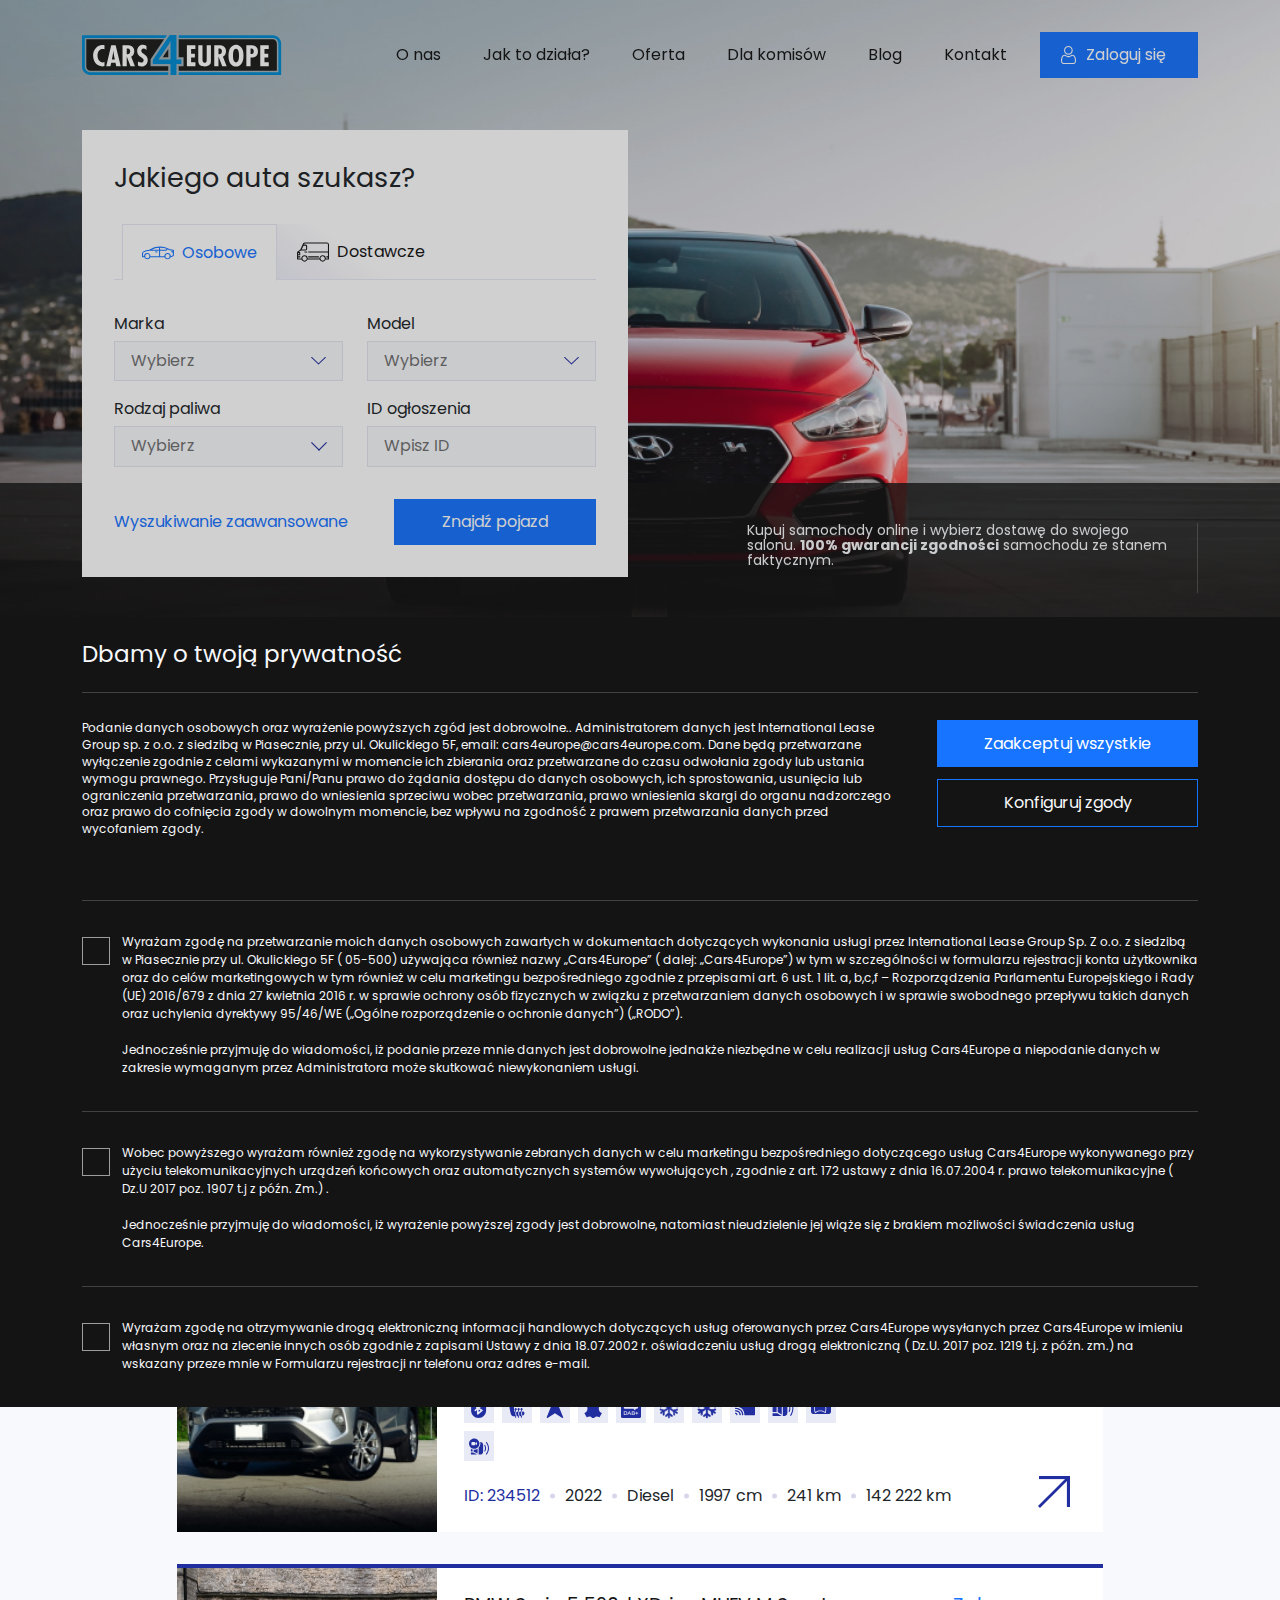
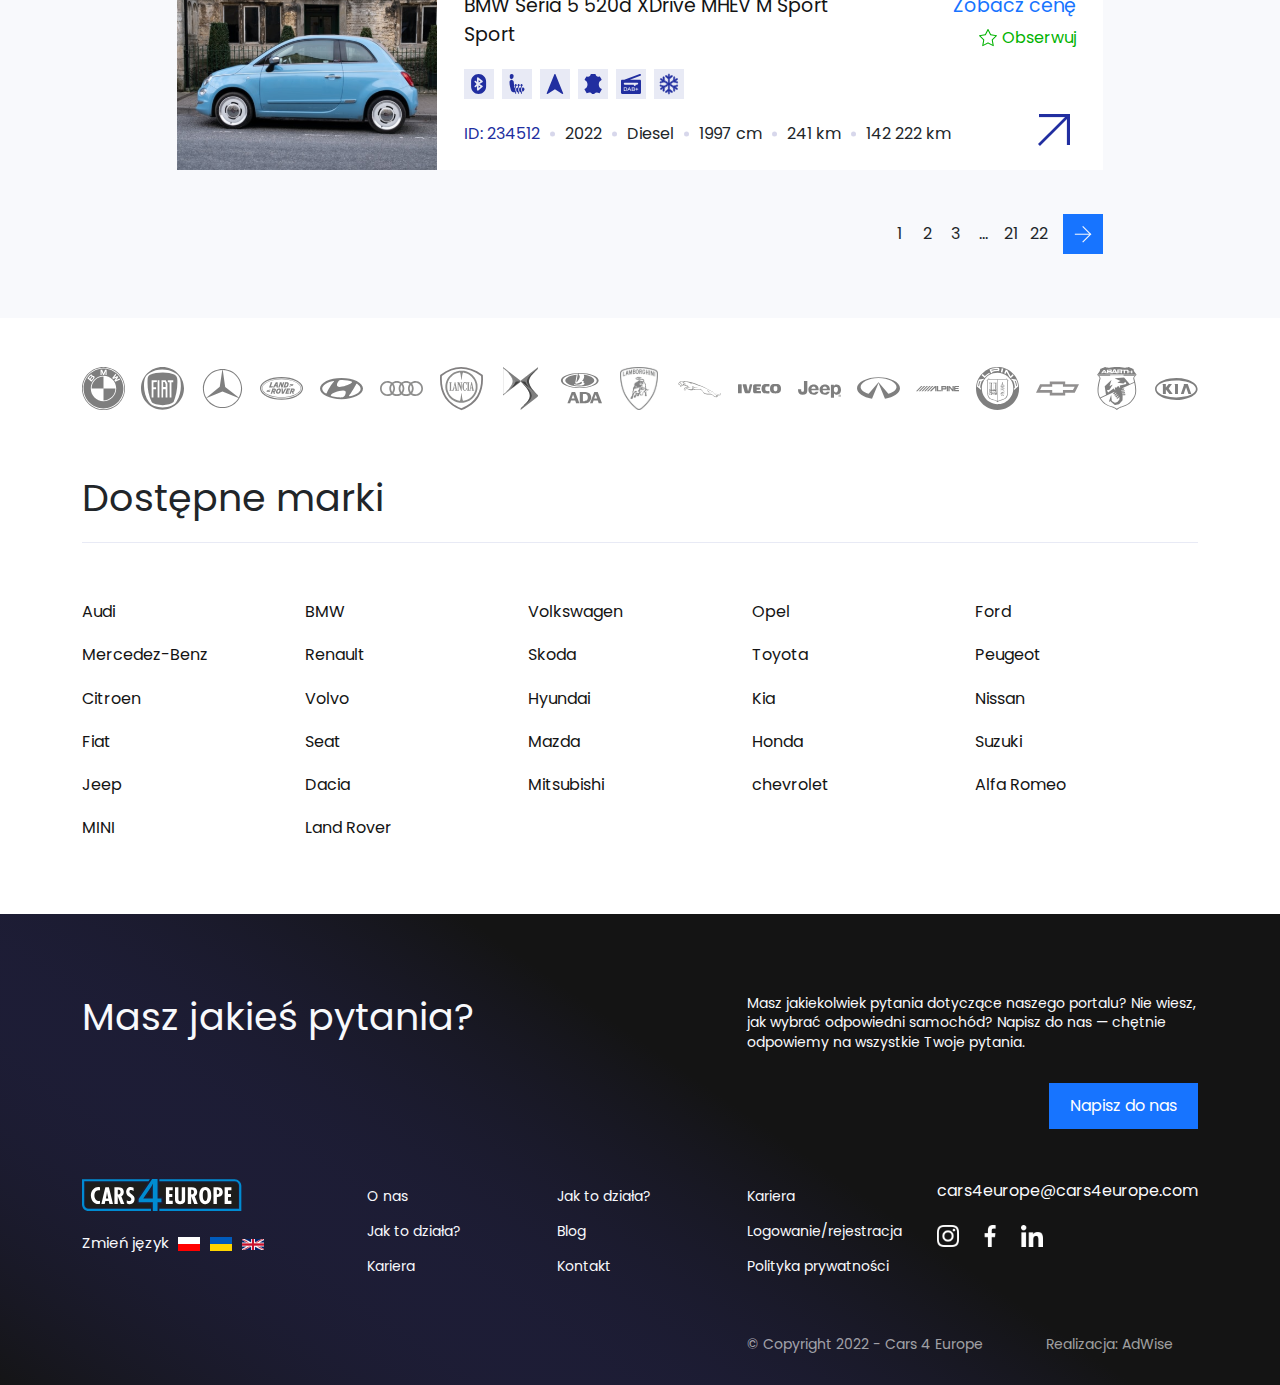
==== commit b7984fea: "Check box updated" ====
--- a/index.html
+++ b/index.html
@@ -219,16 +219,16 @@
                       <label for="" class="label-text"> Rodzaj paliwa </label>
                       <div class="custom-selectbox-wrap">
                         <a
-                          class="custom-selectbox-input"
+                          class="custom-selectbox-input multiple-selection"
                           id="index-header-d1-btn"
                         >
                           <span class="selected-value">Wybierz</span>
-                          <img
+                          <!-- <img
                             class="drop"
                             src="assets/images/arrow down select.svg"
                             alt=""
                             id="open-dd"
-                          />
+                          /> -->
                           <span class="clear-btn"
                             ><img src="assets/images/select cross.svg" alt=""
                           /></span>
@@ -1332,15 +1332,6 @@
               $(".custom-selectbox-wrap").removeClass("active");
               selectOpen(thisEl);
             });
-
-            // Multiple Seletion
-
-            optionsMultiple.each(function () {
-              $(this).on("click", function () {
-                var selectVal = `Wybrano ( ${scount} )`;
-                setMultipleInputVal(selectedValEl, input, selectVal, thisEl);
-              });
-            });
           });
 
           function setInputVal(el, input, selectVal, prent) {
@@ -1358,20 +1349,20 @@
             inputChanged(prent);
           }
 
-          function setMultipleInputVal(el, input, selectVal, prent) {
-            if (selectVal != "") {
-              el.html(selectVal);
-              input.val(selectVal);
-              prent.addClass("has-selected-val");
-            } else {
-              el.html("Wybierz");
-              input.val(selectVal);
-              prent.removeClass("has-selected-val");
-              // prent.find(".select-option").removeClass("active");
-            }
-            // selectClose(prent);
-            inputChanged(prent);
-          }
+          // function setMultipleInputVal(el, input, selectVal, prent) {
+          //   if (selectVal != "") {
+          //     el.html(selectVal);
+          //     input.val(selectVal);
+          //     prent.addClass("has-selected-val");
+          //   } else {
+          //     el.html("Wybierz");
+          //     input.val(selectVal);
+          //     prent.removeClass("has-selected-val");
+          //     // prent.find(".select-option").removeClass("active");
+          //   }
+          //   // selectClose(prent);
+          //   inputChanged(prent);
+          // }
           function selectOpen(el) {
             el.addClass("active");
           }
@@ -1503,7 +1494,10 @@
     </script>
 
     <script>
-      let scount = 0;
+      let selectedValEl = $(this).find(
+        ".custom-selectbox-input .selected-value"
+      );
+      var scount = 0;
 
       $(".select-option-multiple").on("click", function () {
         if ($(this).hasClass("inactive")) {
@@ -1515,7 +1509,22 @@
           $(this).addClass("inactive");
           scount--;
         }
+        if (scount > 0) {
+          $(".multiple-selection").html(`Wybrano ( ${scount} )`);
+            $(".multiple-selection").css("opacity", "1");
+
+        } else {
+          $(".multiple-selection").html("Wybierz");
+          $(".multiple-selection").css("opacity", "0.6");
+        }
       });
+
+      // optionsMultiple.each(function () {
+      //         $(this).on("click", function () {
+      //           var selectVal = `Wybrano ( ${scount} )`;
+      //           setMultipleInputVal(selectedValEl, input, selectVal, thisEl);
+      //         });
+      //       });
     </script>
   </body>
 </html>
--- a/assets/css/main.css
+++ b/assets/css/main.css
@@ -353,6 +353,28 @@
 .label-text {
     font-size: 16px;
     margin-bottom: 5px;
+}
+
+.multiple-selection{
+    position: relative;
+}
+
+.multiple-selection::before{
+    content: "";
+    position: absolute;
+    top: 0;
+    right: 15px;
+    width: 100%;
+    height: 100%;
+    background: url(/assets/images/arrow-down-select.svg);
+    background-repeat: no-repeat;
+    background-position: center right;
+}
+.multiple-selection .multiple-drop{
+    position: absolute ;
+    right: 100% ;
+    z-index: 9 ;
+    top: 0 ;
 }
 
 .custom-selectbox-wrap {
